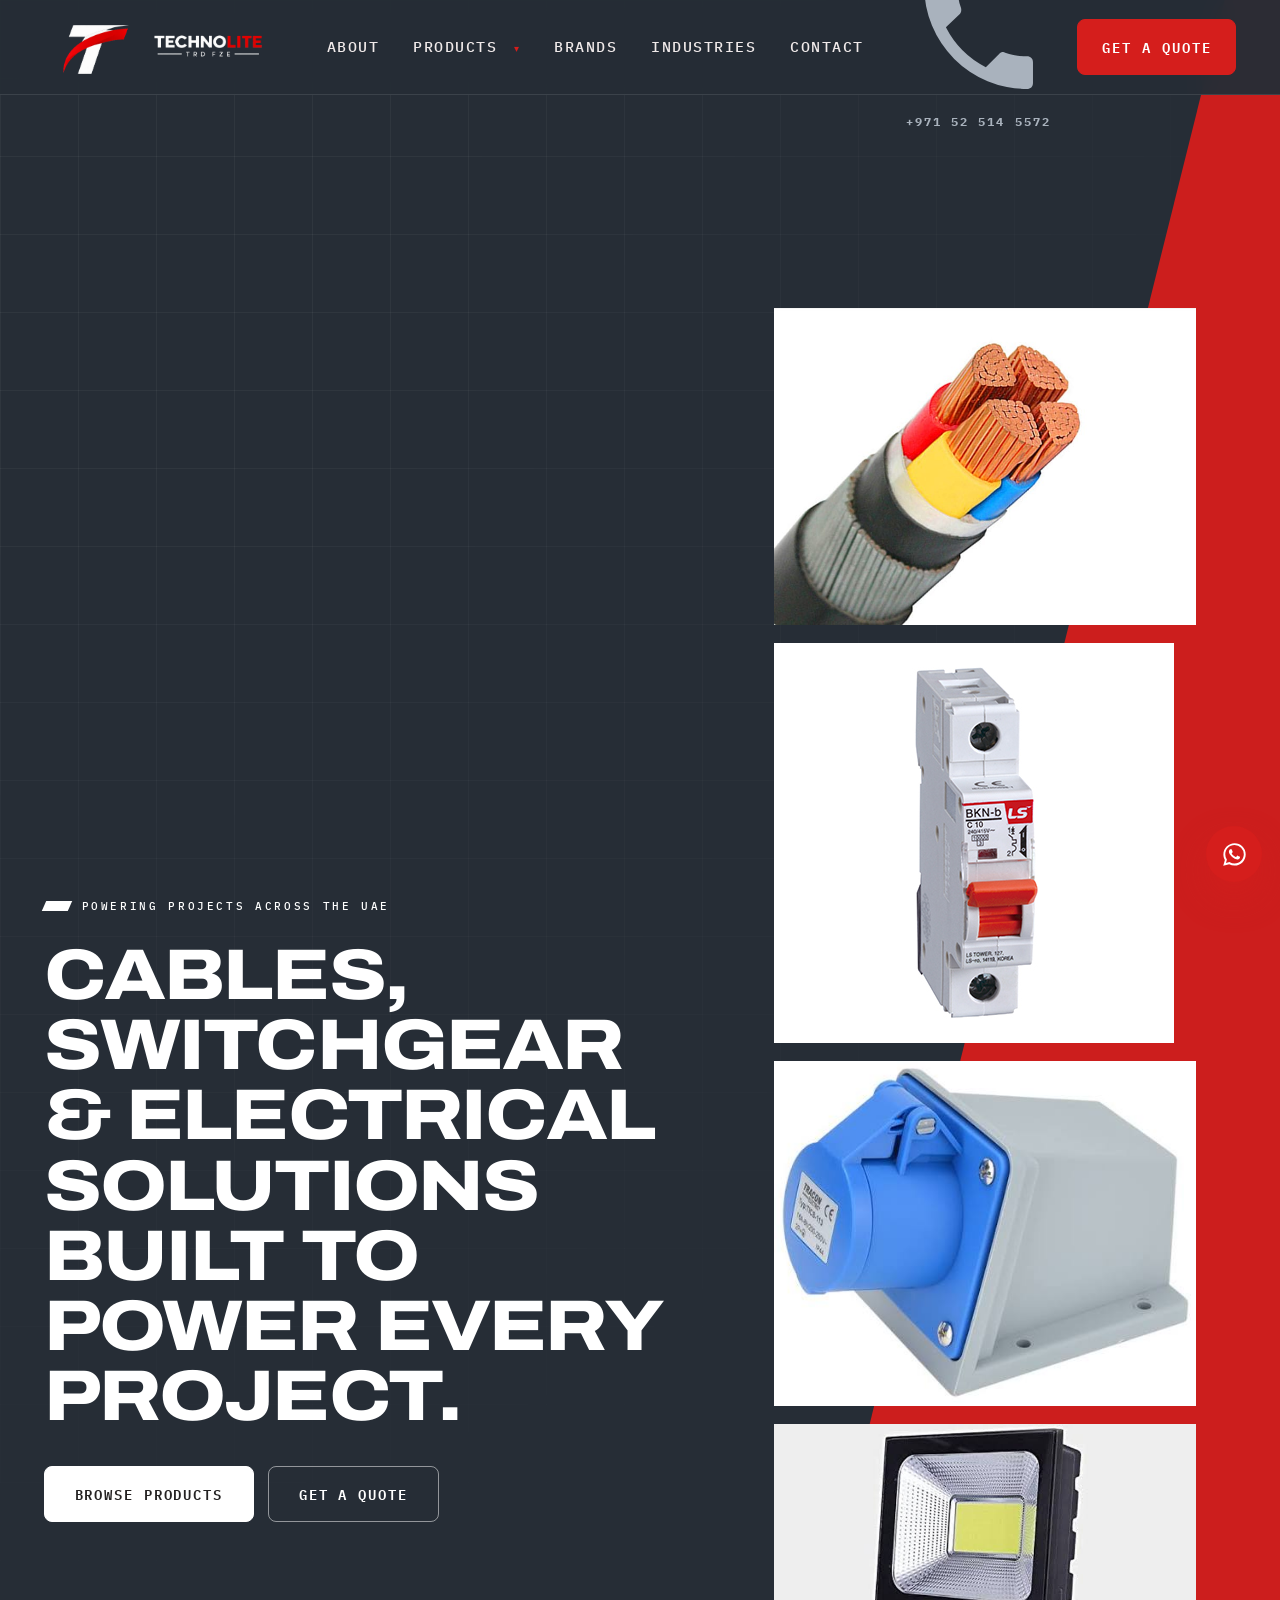
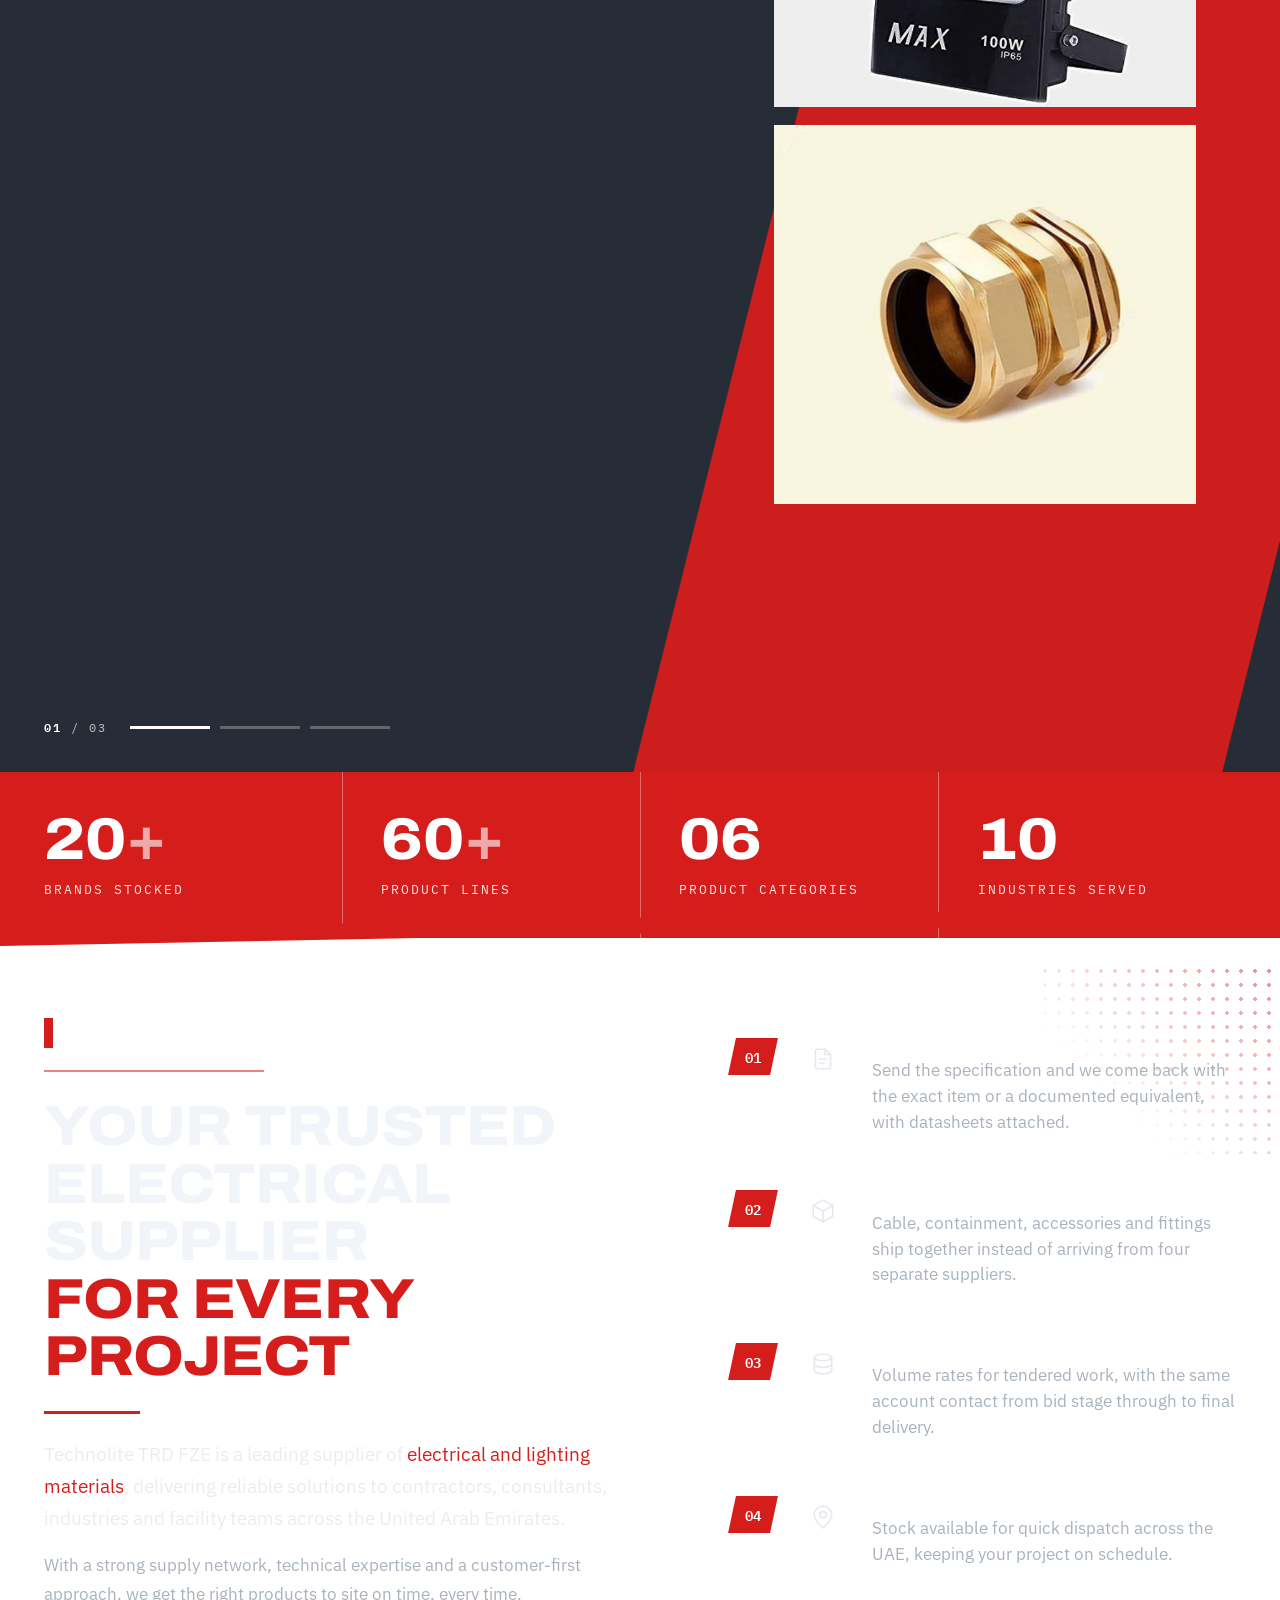
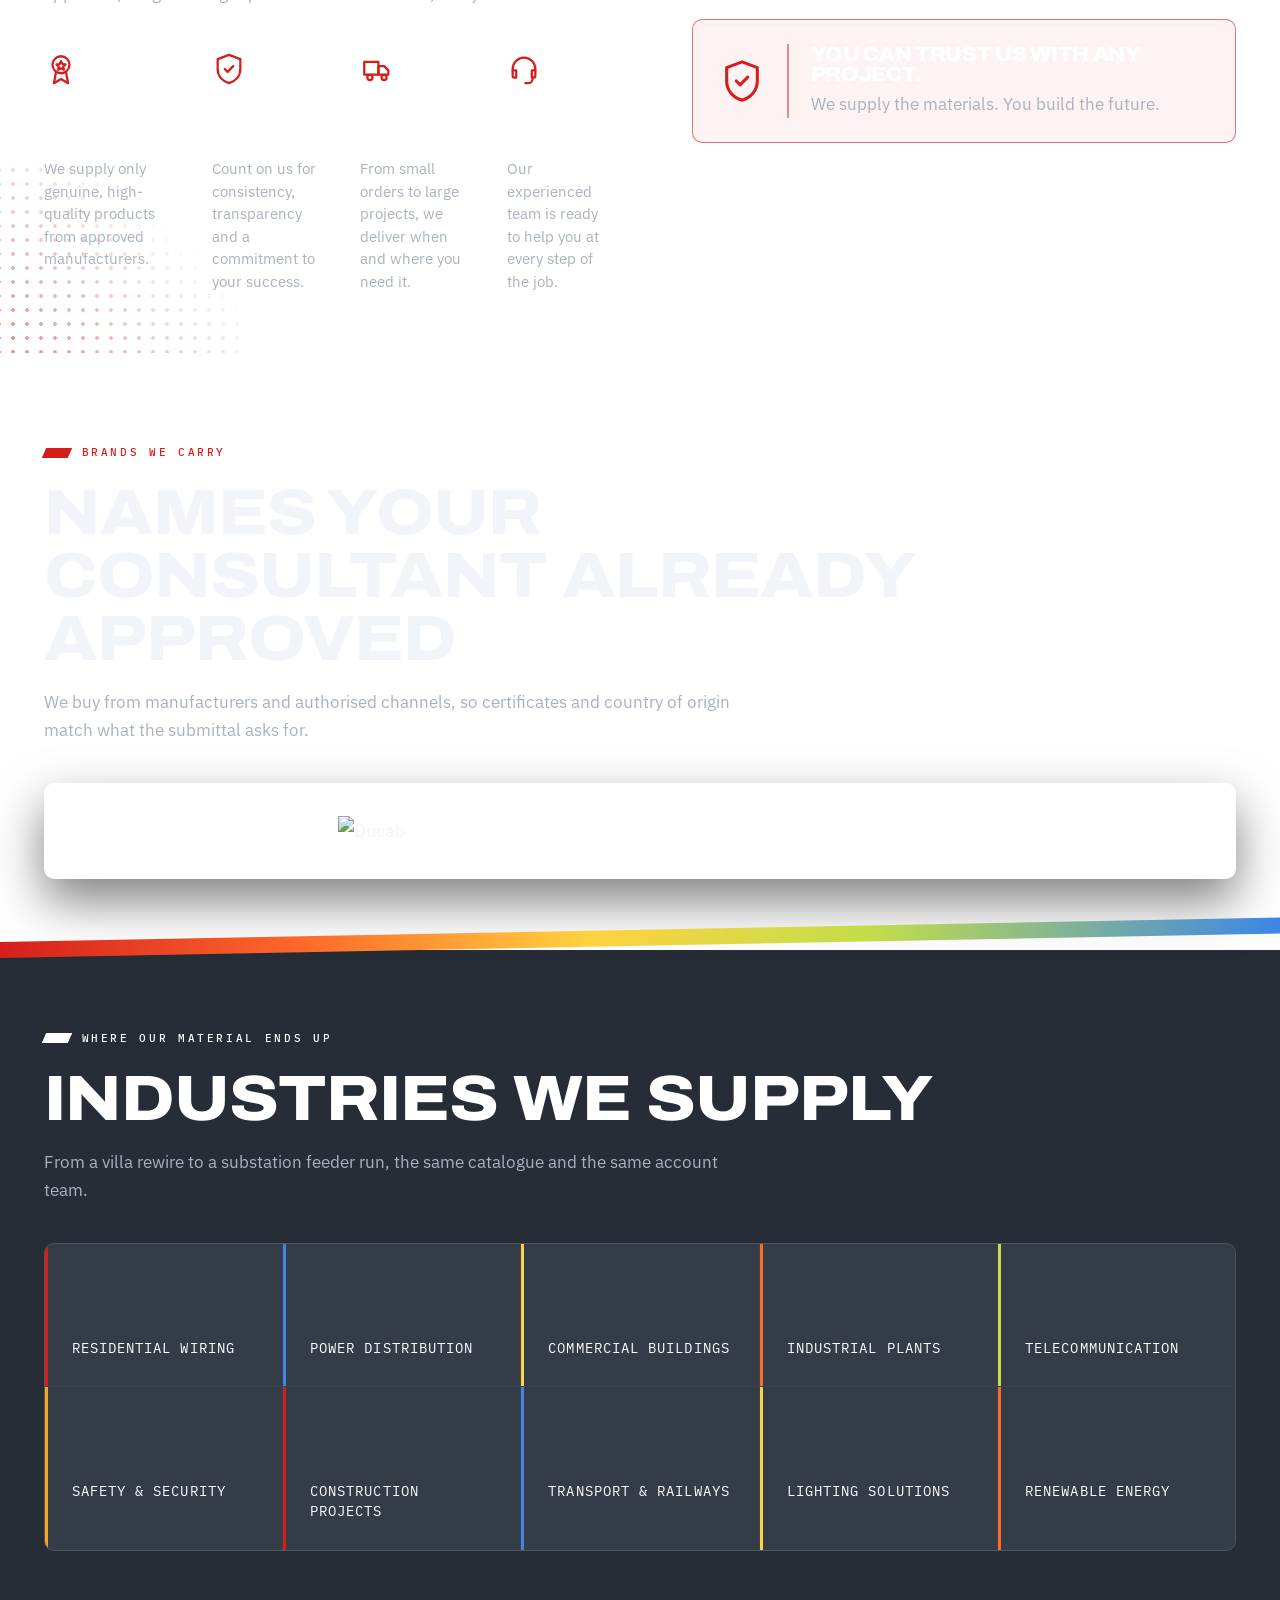
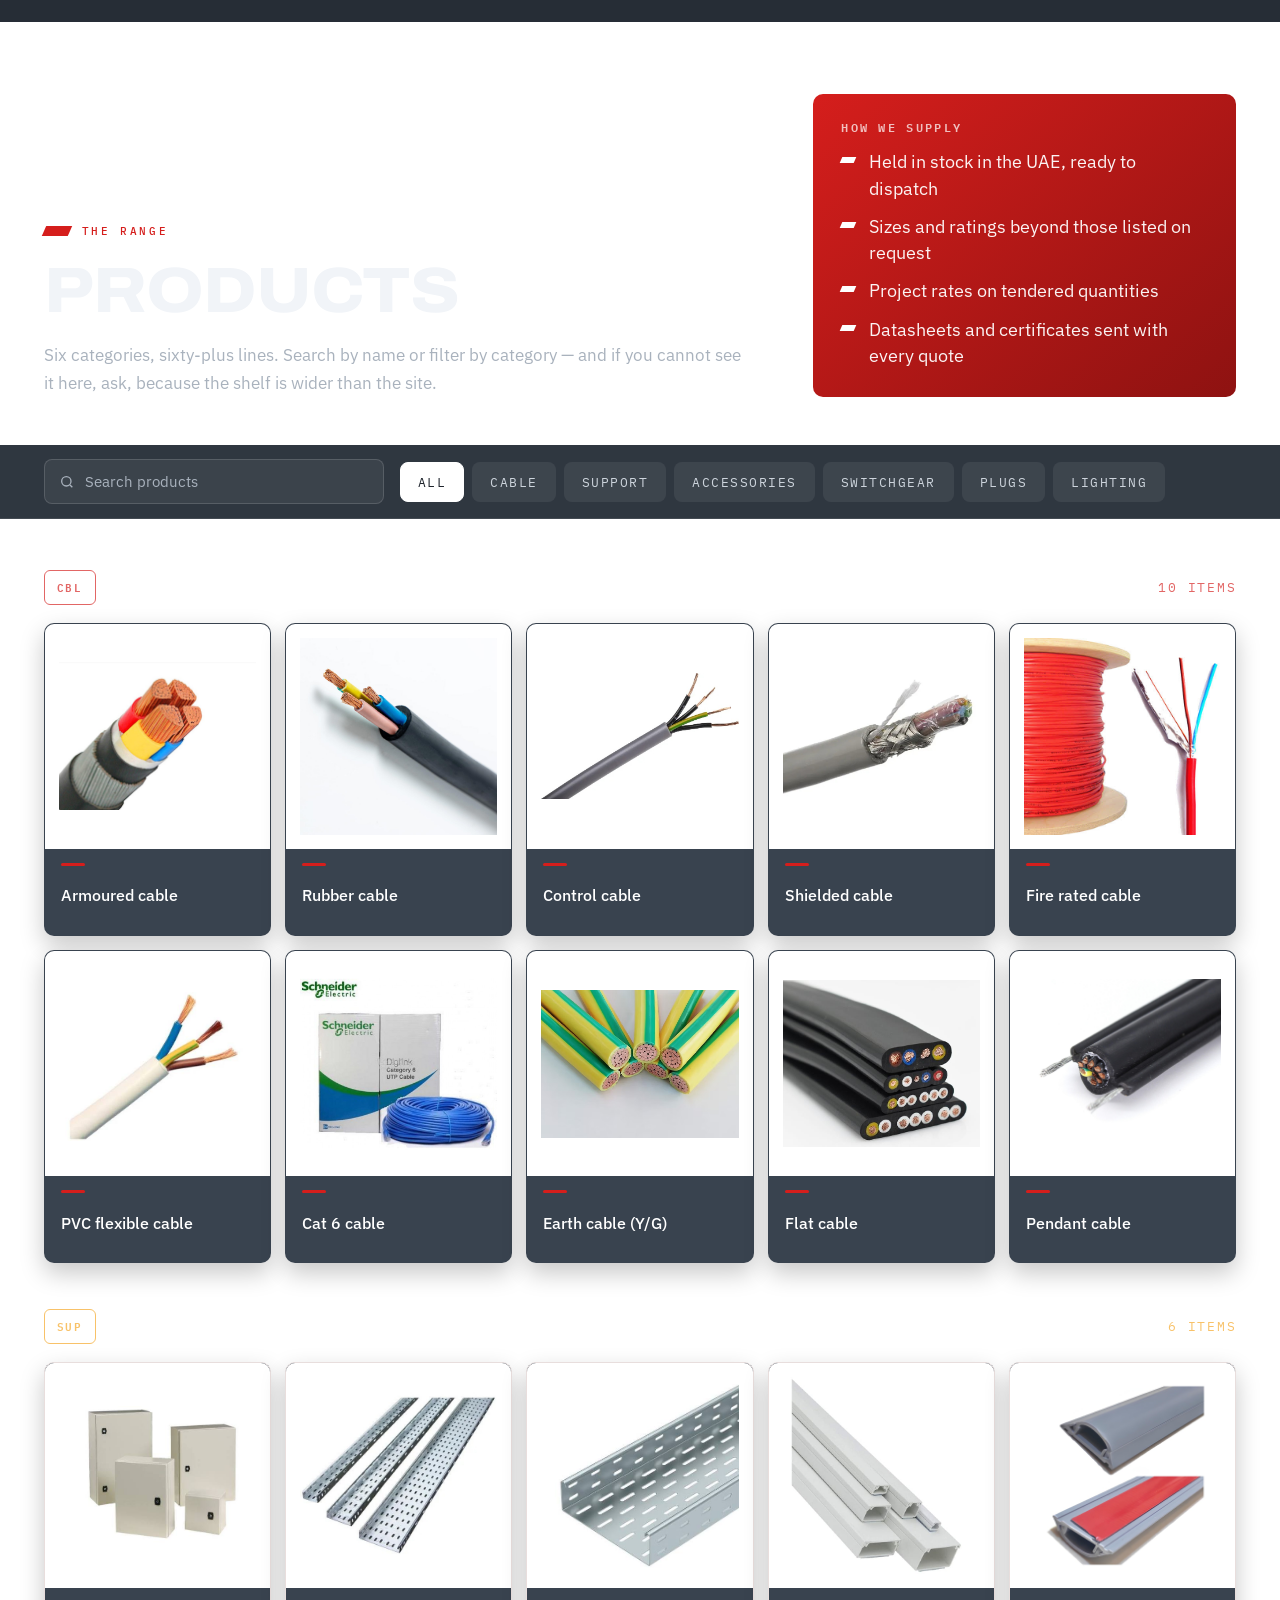
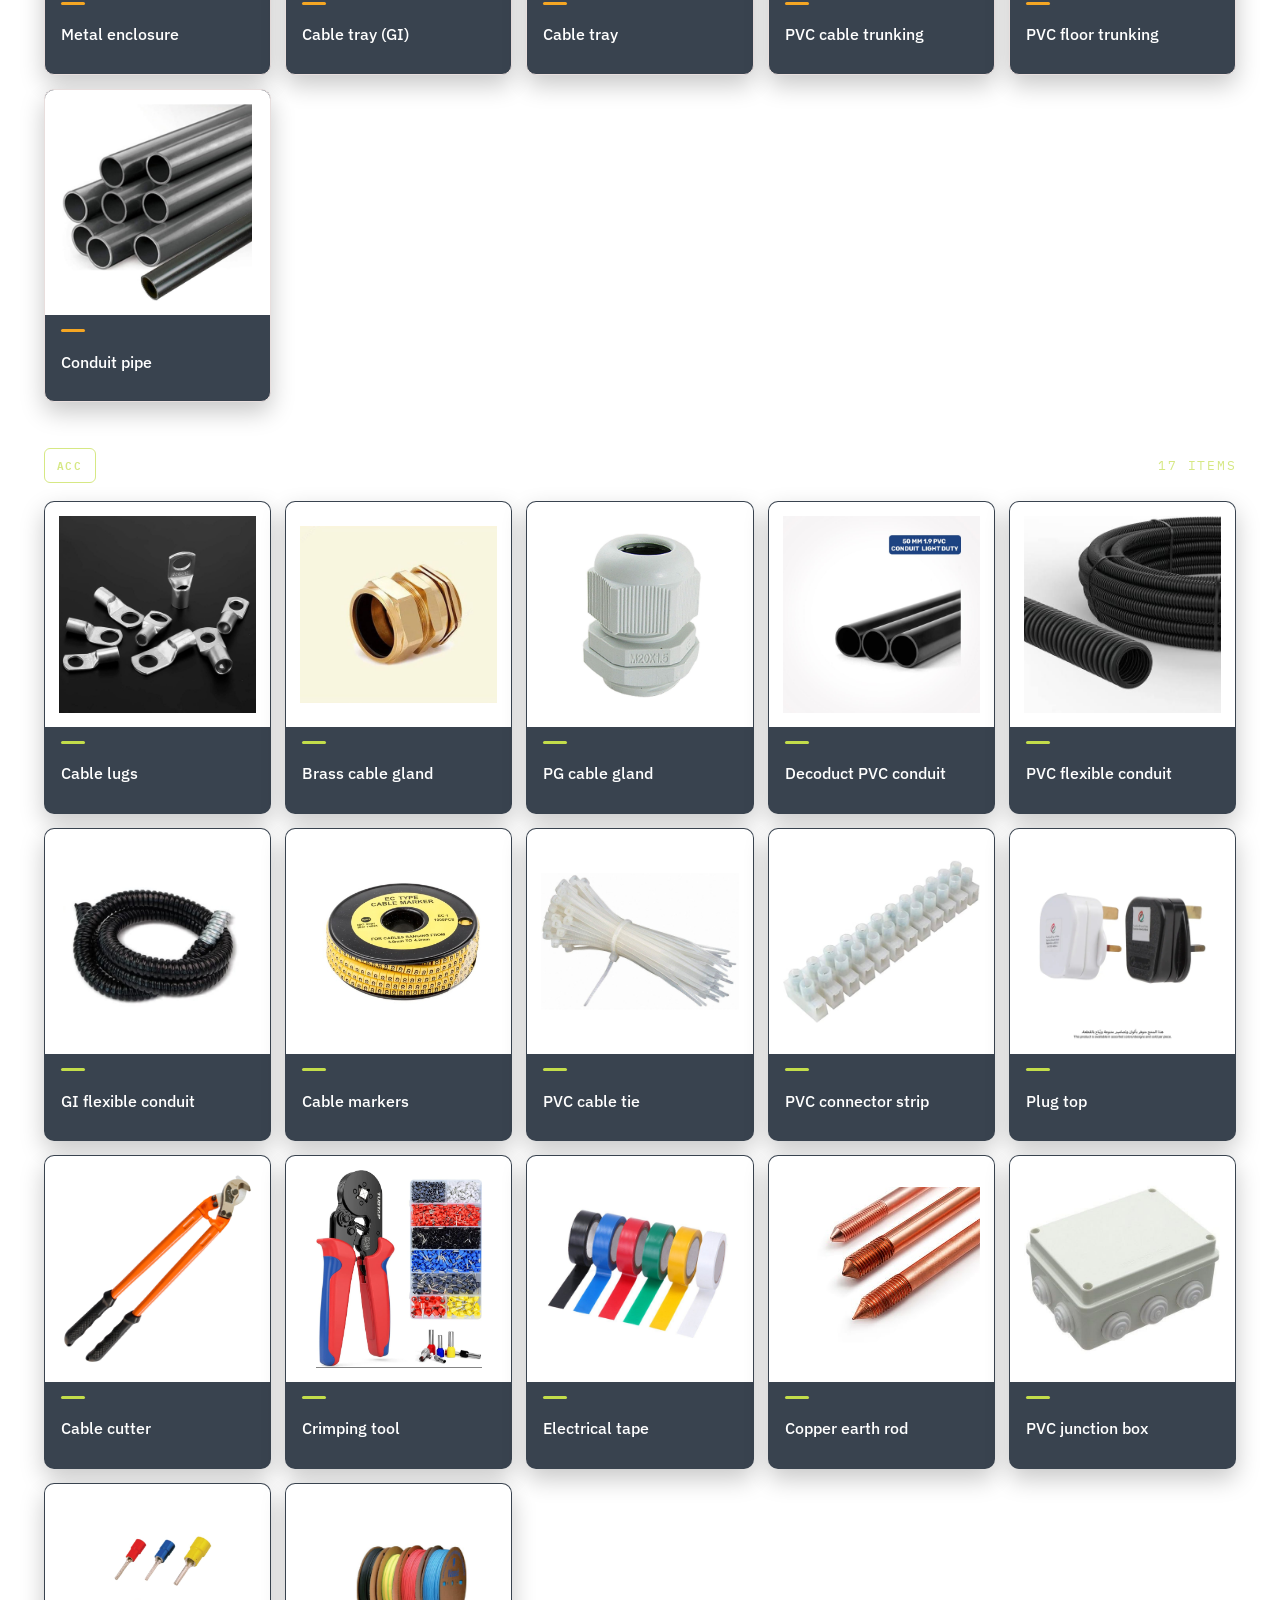
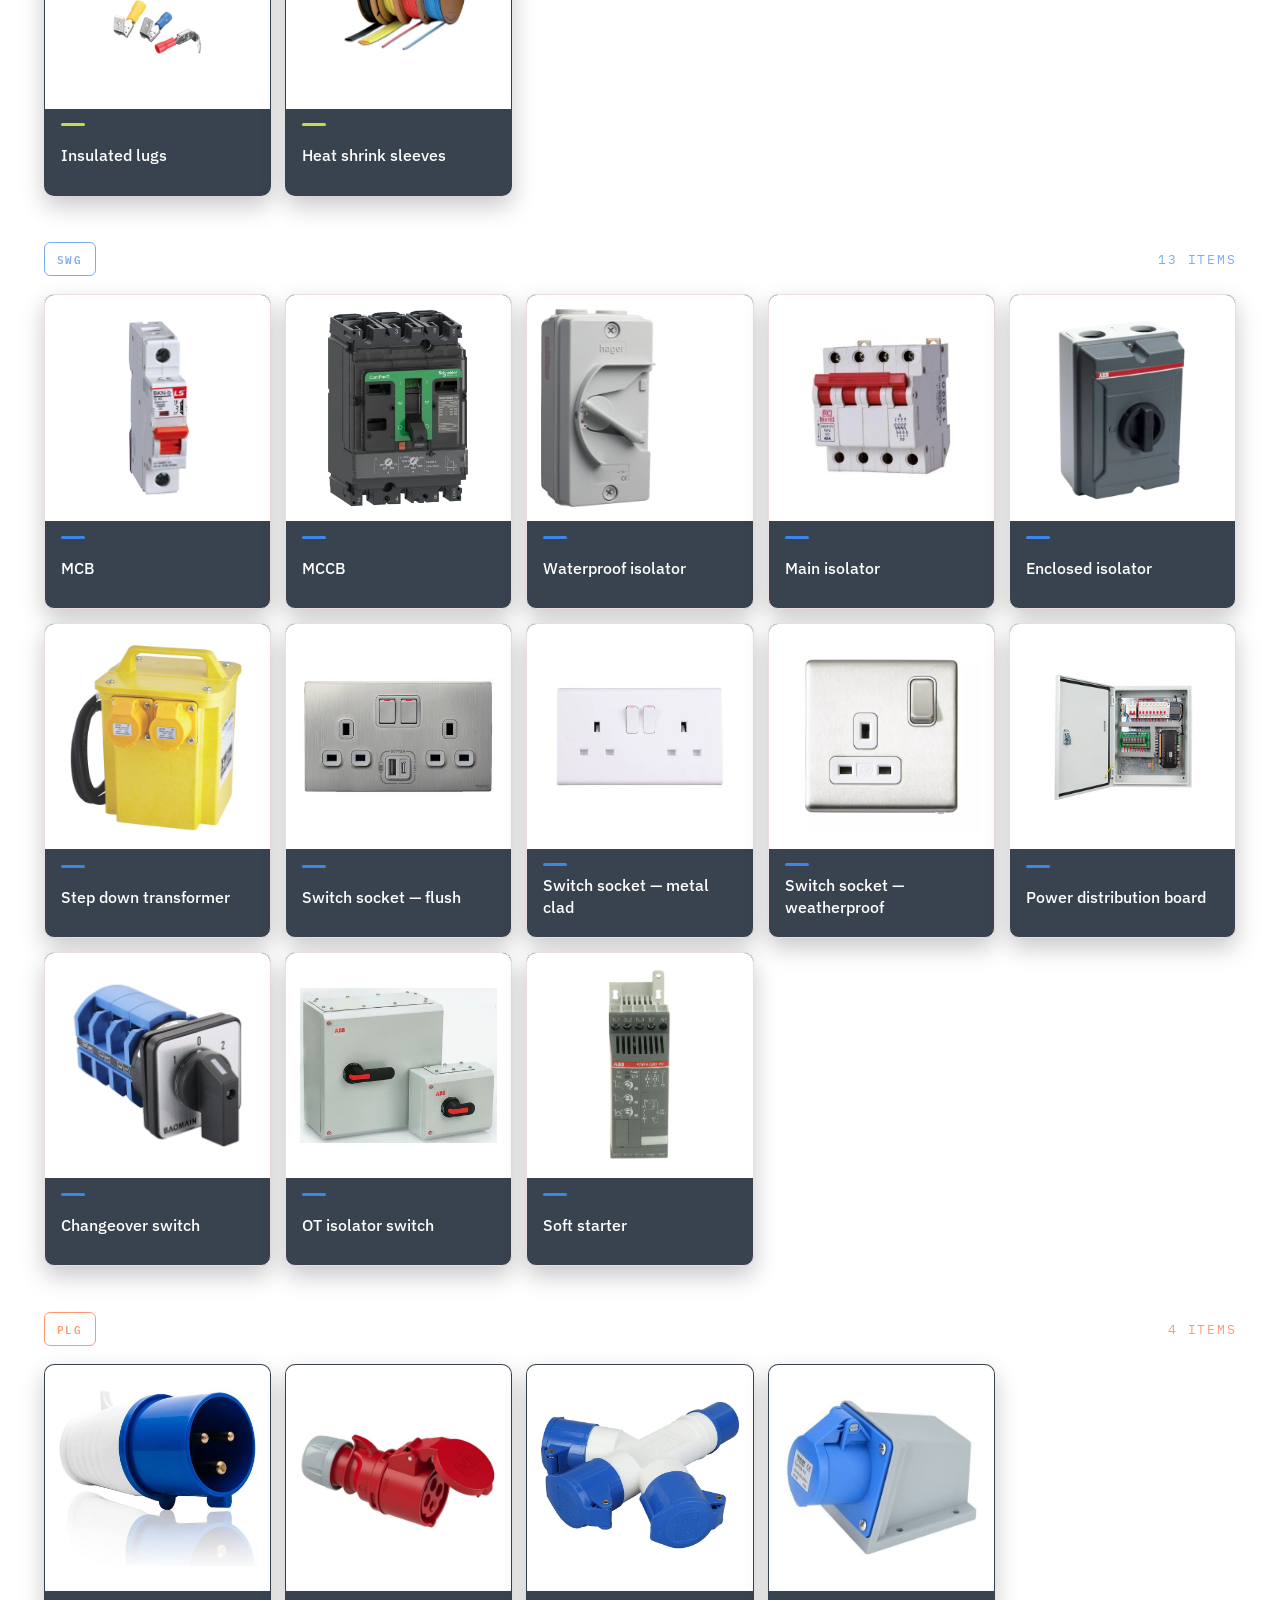
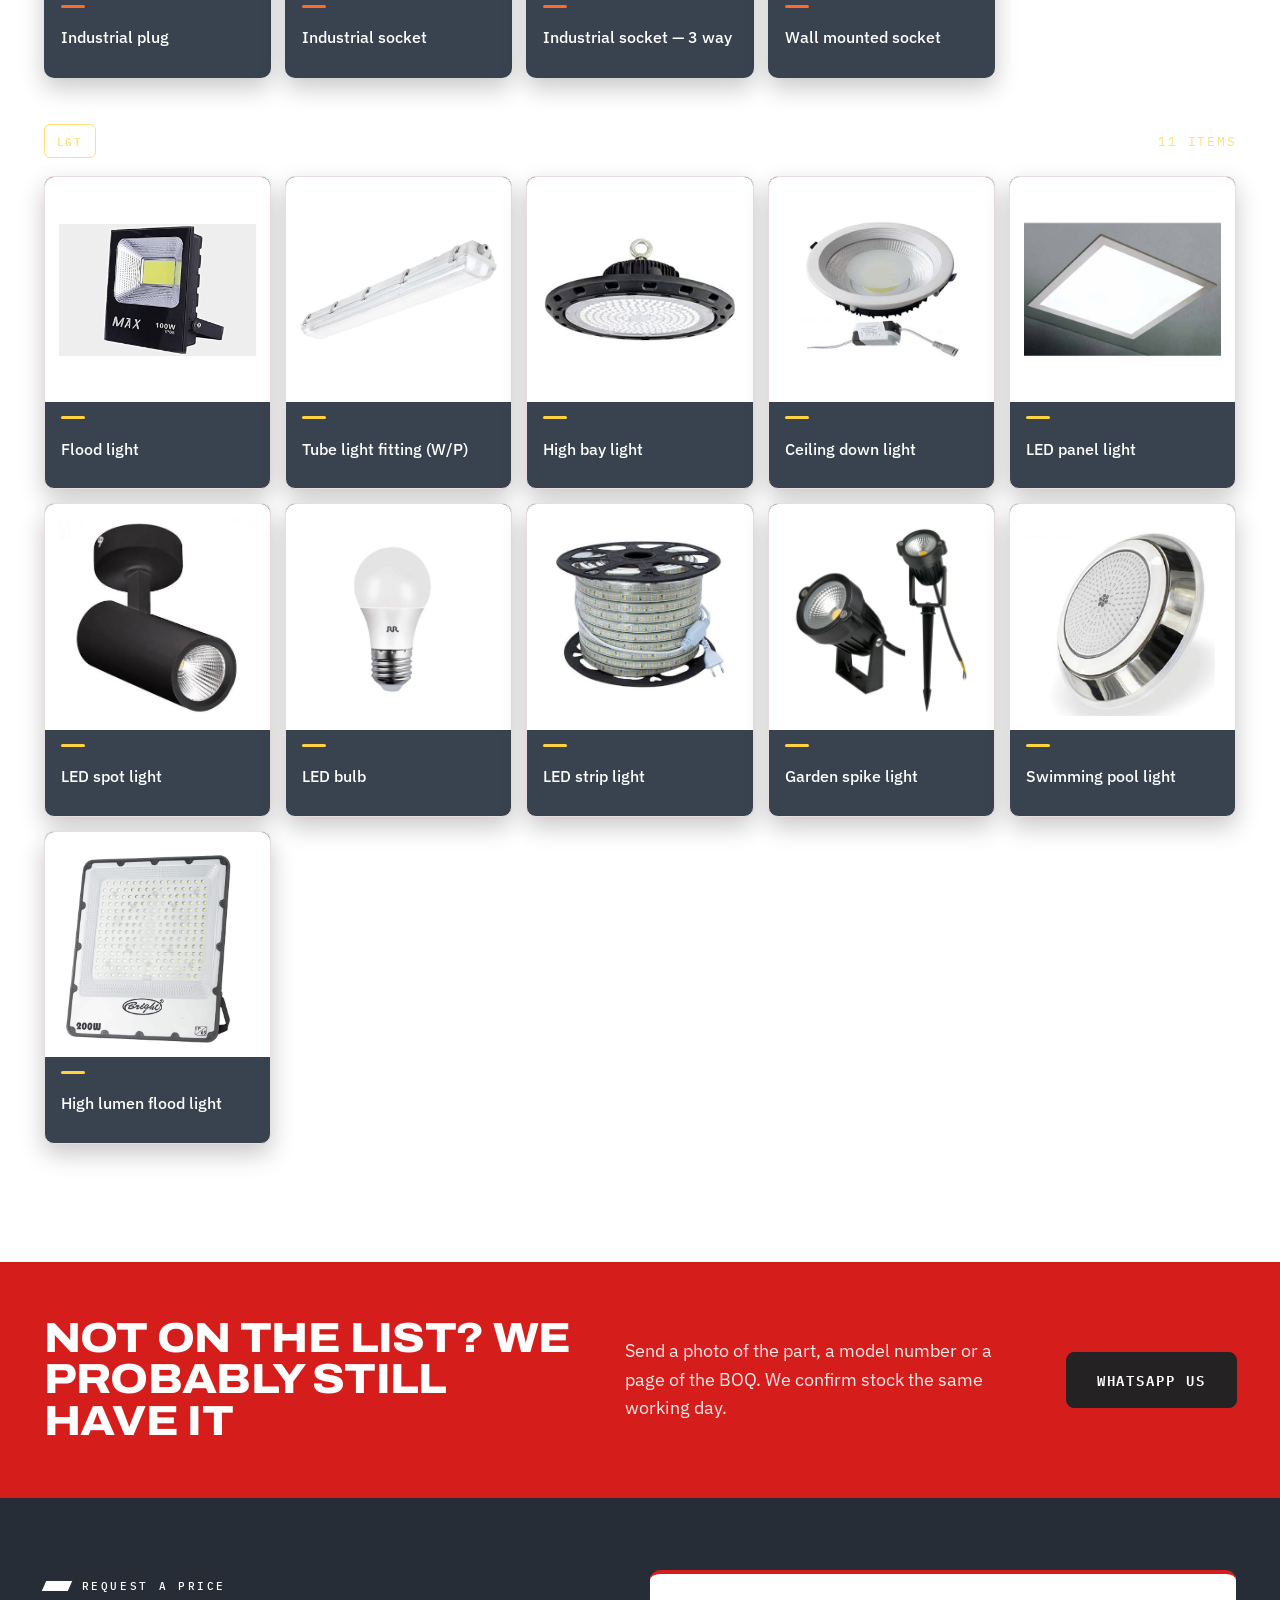
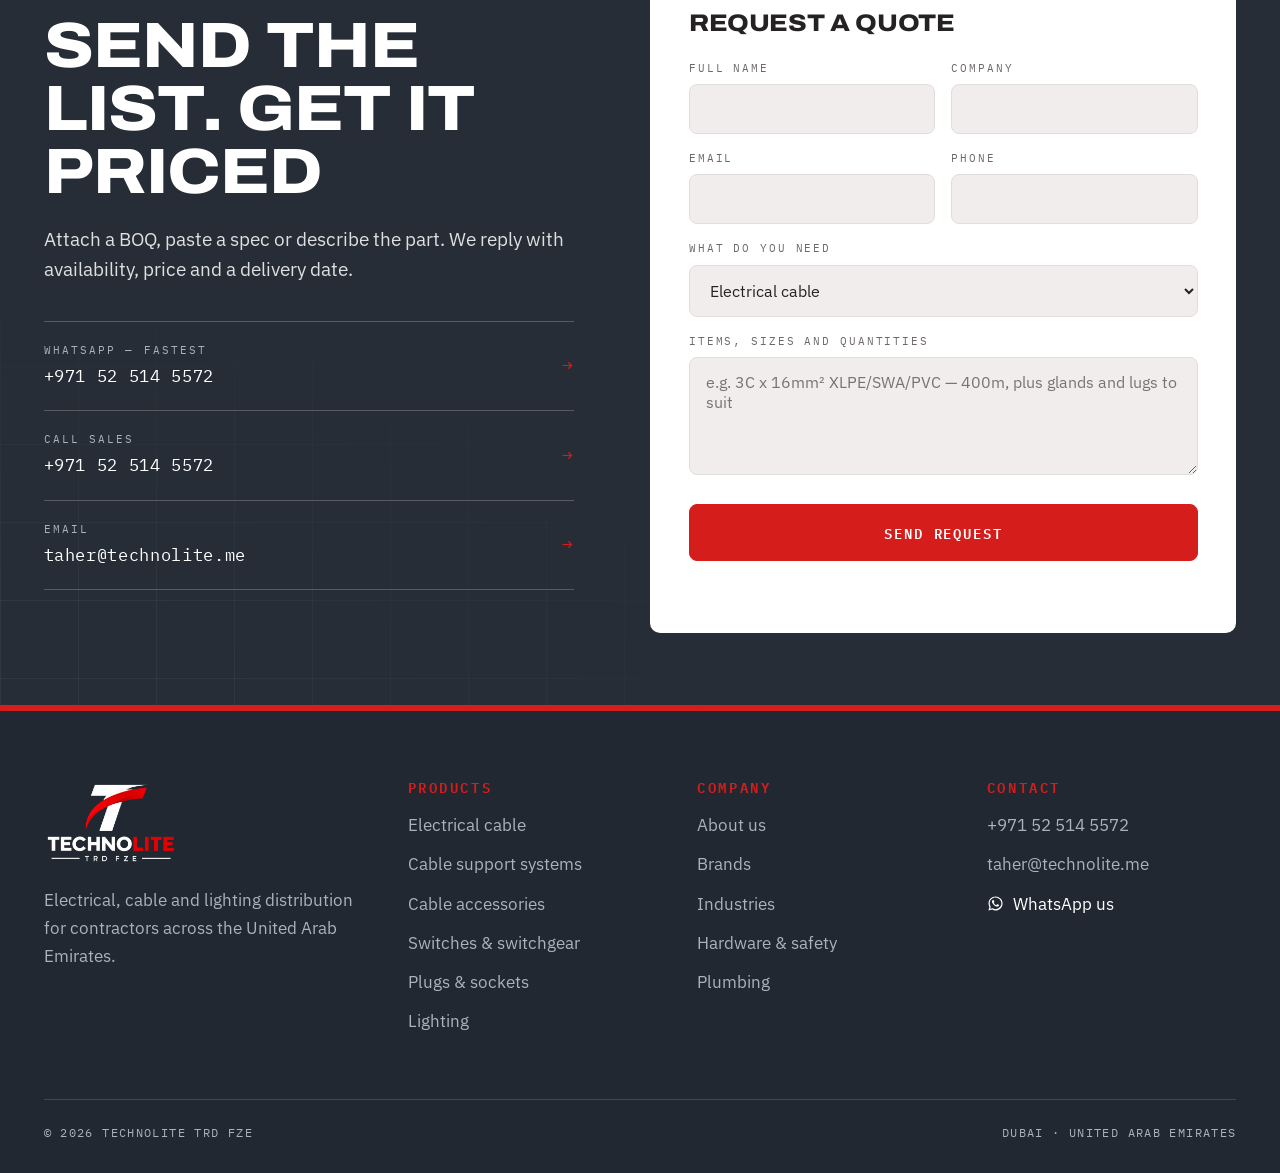
==== index.html @ 3cb40726 "Revise hero section and enhance image display Updated hero section content and added images for bett" ====
<!DOCTYPE html>
<html lang="en">
<head>
<meta charset="UTF-8" />
<meta name="viewport" content="width=device-width, initial-scale=1.0" />
<title>Technolite TRD FZE | Electrical, Cable & Lighting Distributor — UAE</title>
<meta name="description" content="Technolite TRD FZE supplies contractors across the UAE with cables, cable support systems, accessories, switchgear, industrial plugs and lighting from 20+ trusted brands." />
<meta name="theme-color" content="#121010" />

<link rel="icon" href="favicon.ico?v=3" sizes="any" />
<link rel="icon" type="image/png" sizes="32x32" href="favicon-32.png?v=3" />
<link rel="icon" type="image/png" sizes="512x512" href="favicon.png?v=3" />
<link rel="apple-touch-icon" sizes="180x180" href="apple-touch-icon.png?v=3" />

<link rel="preconnect" href="https://fonts.googleapis.com" />
<link rel="preconnect" href="https://fonts.gstatic.com" crossorigin />
<link href="https://fonts.googleapis.com/css2?family=Archivo:wdth,wght@75..125,400..900&family=IBM+Plex+Mono:wght@400;500;600&family=IBM+Plex+Sans:wght@400;500;600&display=swap" rel="stylesheet" />

<link rel="stylesheet" href="technolite.css" />
</head>
<body>

<a class="skip" href="#top">Skip to content</a>
<div class="progress" id="progress" aria-hidden="true"></div>

<!-- ============================ HEADER ============================ -->
<header class="header">
  <div class="wrap header-in">
    <a class="brand" href="#top" aria-label="Technolite TRD FZE — home">
      <img src="technolite-logo-h-light.png" alt="Technolite TRD FZE" width="1214" height="300" />
    </a>

    <nav class="nav" aria-label="Main">
      <a class="navlink" href="#about">About</a>
      <div class="has-menu">
        <a class="navlink" href="#products" aria-haspopup="true">Products <span class="caret">▾</span></a>
        <div class="menu">
          <a href="#products">Electrical</a>
          <a href="hardware.html">Hardware &amp; Safety</a>
          <a href="plumbing.html">Plumbing</a>
        </div>
      </div>
      <a class="navlink" href="#brands">Brands</a>
      <a class="navlink" href="#industries">Industries</a>
      <a class="navlink" href="#quote">Contact</a>
    </nav>

    <div class="header-cta">
      <a class="header-phone" href="tel:+971525145572"><span class="ph"><svg viewBox="0 0 24 24" fill="currentColor" aria-hidden="true"><path d="M6.6 10.8a15.1 15.1 0 0 0 6.6 6.6l2.2-2.2c.3-.3.7-.4 1-.2 1.1.4 2.4.6 3.6.6.6 0 1 .4 1 1V20c0 .6-.4 1-1 1A17 17 0 0 1 3 4c0-.6.4-1 1-1h3.5c.6 0 1 .4 1 1 0 1.3.2 2.5.6 3.6.1.4 0 .8-.2 1l-2.3 2.2Z"/></svg></span><span><b>+971 52 514 5572</b></span></a>
      <a class="btn btn--red" href="#quote">Get a quote</a>
      <button class="burger" id="burger" aria-label="Open menu" aria-expanded="false" aria-controls="mobile-nav"><span></span></button>
    </div>
  </div>
</header>

<div class="mobile-nav" id="mobile-nav">
  <a href="#about">About</a>
  <a href="#products">Products <small>Cables · Switchgear · Lighting</small></a>
  <a href="hardware.html">Hardware &amp; Safety</a>
  <a href="plumbing.html">Plumbing</a>
  <a href="#brands">Brands</a>
  <a href="#industries">Industries</a>
  <a href="#quote">Contact</a>
  <a class="btn btn--red" href="https://wa.me/971525145572">Message us on WhatsApp</a>
</div>

<!-- ============================ HERO ============================ -->
<main id="top">
<section class="hero">
  <div class="hero-streaks" aria-hidden="true"><i></i><i></i><i></i><i></i><i></i></div>
  <div class="wrap hero-stage" id="hero">

    <article class="slide is-active" data-slide="0">
      <div>
        <span class="eyebrow">Powering projects across the UAE</span>
        <h1>
          <span class="l1">Cables, switchgear &amp;</span>
          <span class="l2">Electrical solutions</span>
          <span class="l3">Built to power every project.</span>
        </h1>
        <div class="hero-actions">
          <a class="btn" href="#products">Browse products</a>
          <a class="btn btn--ghost" href="#quote">Get a quote</a>
        </div>
      </div>

      <div class="hero-stack">
        <figure class="t1"><img src="WhatsApp Image 2026-02-03 at 16.01.17.jpeg" alt="Armoured cable" loading="eager" /></figure>
        <figure class="t2"><img src="WhatsApp Image 2026-02-16 at 12.17.27.jpeg" alt="MCB" loading="eager" /></figure>
        <figure class="t3"><img src="WhatsApp Image 2026-02-03 at 16.01.39 (1).jpeg" alt="Wall mounted socket" loading="eager" /></figure>
        <figure class="t4"><img src="WhatsApp Image 2026-02-03 at 16.01.40.jpeg" alt="Flood light" loading="eager" /></figure>
        <figure class="t5"><img src="WhatsApp Image 2026-02-03 at 16.01.25.jpeg" alt="Brass cable gland" loading="eager" /></figure>
      </div>
    </article>

    <article class="slide" data-slide="1">
      <div>
        <span class="eyebrow">Stocked and specified</span>
        <h1>
          <span class="l1">Twenty brands.</span>
          <span class="l2">Sixty product lines</span>
          <span class="l3">On the shelf, not on order.</span>
        </h1>
        <div class="hero-actions">
          <a class="btn" href="#brands">See the brands</a>
          <a class="btn btn--ghost" href="#products">Product range</a>
        </div>
      </div>

      <div class="hero-stack">
        <figure class="t1"><img src="WhatsApp Image 2026-02-16 at 12.26.38.jpeg" alt="Cable tray" loading="lazy" /></figure>
        <figure class="t2"><img src="WhatsApp Image 2026-02-16 at 12.18.04.jpeg" alt="MCCB" loading="lazy" /></figure>
        <figure class="t3"><img src="WhatsApp Image 2026-02-03 at 16.01.42.jpeg" alt="LED panel light" loading="lazy" /></figure>
        <figure class="t4"><img src="WhatsApp Image 2026-02-03 at 16.01.37 (1).jpeg" alt="Industrial plug" loading="lazy" /></figure>
        <figure class="t5"><img src="WhatsApp Image 2026-02-03 at 16.01.23.jpeg" alt="Cable lugs" loading="lazy" /></figure>
      </div>
    </article>

    <article class="slide" data-slide="2">
      <div>
        <span class="eyebrow">Tender to handover</span>
        <h1>
          <span class="l1">Send a BOQ.</span>
          <span class="l2">Get it priced today</span>
          <span class="l3">Delivered across the Emirates.</span>
        </h1>
        <div class="hero-actions">
          <a class="btn" href="#quote">Send your list</a>
          <a class="btn btn--ghost" href="#about">About Technolite</a>
        </div>
      </div>

      <div class="hero-stack">
        <figure class="t1"><img src="WhatsApp Image 2026-02-27 at 00.40.32.jpeg" alt="Power distribution board" loading="lazy" /></figure>
        <figure class="t2"><img src="WhatsApp Image 2026-02-03 at 16.01.20.jpeg" alt="PVC flexible cable" loading="lazy" /></figure>
        <figure class="t3"><img src="WhatsApp Image 2026-02-03 at 16.01.41.jpeg" alt="High bay light" loading="lazy" /></figure>
        <figure class="t4"><img src="WhatsApp Image 2026-02-27 at 00.35.54.jpeg" alt="Conduit pipe" loading="lazy" /></figure>
        <figure class="t5"><img src="WhatsApp Image 2026-02-03 at 16.01.33.jpeg" alt="Crimping tool" loading="lazy" /></figure>
      </div>
    </article>

  </div>

  <div class="wrap hero-foot">
    <span class="hero-count"><b id="hero-index">01</b> / 03</span>
    <div class="hero-bars" role="tablist" aria-label="Choose slide">
      <button class="hero-bar is-active" data-go="0" role="tab" aria-label="Slide 1"></button>
      <button class="hero-bar" data-go="1" role="tab" aria-label="Slide 2"></button>
      <button class="hero-bar" data-go="2" role="tab" aria-label="Slide 3"></button>
    </div>
  </div>
</section>

<!-- ============================ FACTS ============================ -->
<section class="facts">
  <div class="wrap facts-grid">
    <div class="fact"><b>20<i>+</i></b><span>Brands stocked</span></div>
    <div class="fact"><b>60<i>+</i></b><span>Product lines</span></div>
    <div class="fact"><b>06</b><span>Product categories</span></div>
    <div class="fact"><b>10</b><span>Industries served</span></div>
  </div>
</section>

<!-- ============================ ABOUT ============================ -->
<div class="seam" aria-hidden="true"></div>
<section class="section tex" id="about">
  <div class="wrap about2">

    <div class="rv">
      <span class="who">Who we are</span>
      <h2>Your trusted electrical supplier <em>for every project</em></h2>
      <span class="rule"></span>

      <p class="lede">Technolite TRD FZE is a leading supplier of <mark>electrical and lighting materials</mark>, delivering reliable solutions to contractors, consultants, industries and facility teams across the United Arab Emirates.</p>
      <p class="body">With a strong supply network, technical expertise and a customer-first approach, we get the right products to site on time, every time.</p>

      <div class="values">
        <div class="value">
          <svg viewBox="0 0 24 24" fill="none" stroke="currentColor" stroke-width="1.6" stroke-linecap="round" stroke-linejoin="round"><circle cx="12" cy="9" r="6"/><path d="m8.5 14-1.5 8 5-3 5 3-1.5-8"/><path d="m12 6.5 1 2 2.2.3-1.6 1.5.4 2.2-2-1-2 1 .4-2.2L8.8 8.8l2.2-.3Z"/></svg>
          <h3>Quality you can trust</h3>
          <p>We supply only genuine, high-quality products from approved manufacturers.</p>
        </div>
        <div class="value">
          <svg viewBox="0 0 24 24" fill="none" stroke="currentColor" stroke-width="1.6" stroke-linecap="round" stroke-linejoin="round"><path d="M12 2 4 5v7c0 5 3.4 8.6 8 10 4.6-1.4 8-5 8-10V5Z"/><path d="m9 12 2 2 4-4"/></svg>
          <h3>Reliable partner</h3>
          <p>Count on us for consistency, transparency and a commitment to your success.</p>
        </div>
        <div class="value">
          <svg viewBox="0 0 24 24" fill="none" stroke="currentColor" stroke-width="1.6" stroke-linecap="round" stroke-linejoin="round"><path d="M3 7h10v9H3z"/><path d="M13 10h4l3 3v3h-7z"/><circle cx="7" cy="18" r="1.8"/><circle cx="17" cy="18" r="1.8"/></svg>
          <h3>On time, every time</h3>
          <p>From small orders to large projects, we deliver when and where you need it.</p>
        </div>
        <div class="value">
          <svg viewBox="0 0 24 24" fill="none" stroke="currentColor" stroke-width="1.6" stroke-linecap="round" stroke-linejoin="round"><path d="M4 13v-1a8 8 0 0 1 16 0v1"/><path d="M4 13h2.5v5H5a1 1 0 0 1-1-1Zm16 0h-2.5v5H19a1 1 0 0 0 1-1Z"/><path d="M18 18v1a3 3 0 0 1-3 3h-2"/></svg>
          <h3>Always supported</h3>
          <p>Our experienced team is ready to help you at every step of the job.</p>
        </div>
      </div>
    </div>

    <div class="rv">
      <ol class="steps">
        <li>
          <span class="num"><span>01</span></span>
          <span class="ic"><svg viewBox="0 0 24 24" fill="none" stroke="currentColor" stroke-width="1.6" stroke-linecap="round" stroke-linejoin="round"><path d="M14 3H7a2 2 0 0 0-2 2v14a2 2 0 0 0 2 2h10a2 2 0 0 0 2-2V8Z"/><path d="M14 3v5h5"/><path d="M9 12h6M9 16h4"/></svg></span>
          <div>
            <h3>Matched to spec</h3>
            <p>Send the specification and we come back with the exact item or a documented equivalent, with datasheets attached.</p>
          </div>
        </li>
        <li>
          <span class="num"><span>02</span></span>
          <span class="ic"><svg viewBox="0 0 24 24" fill="none" stroke="currentColor" stroke-width="1.6" stroke-linecap="round" stroke-linejoin="round"><path d="M12 2 3 7v10l9 5 9-5V7Z"/><path d="m3 7 9 5 9-5"/><path d="M12 12v10"/></svg></span>
          <div>
            <h3>One order, one delivery</h3>
            <p>Cable, containment, accessories and fittings ship together instead of arriving from four separate suppliers.</p>
          </div>
        </li>
        <li>
          <span class="num"><span>03</span></span>
          <span class="ic"><svg viewBox="0 0 24 24" fill="none" stroke="currentColor" stroke-width="1.6" stroke-linecap="round" stroke-linejoin="round"><ellipse cx="12" cy="6" rx="8" ry="3"/><path d="M4 6v6c0 1.7 3.6 3 8 3s8-1.3 8-3V6"/><path d="M4 12v6c0 1.7 3.6 3 8 3s8-1.3 8-3v-6"/></svg></span>
          <div>
            <h3>Project pricing</h3>
            <p>Volume rates for tendered work, with the same account contact from bid stage through to final delivery.</p>
          </div>
        </li>
        <li>
          <span class="num"><span>04</span></span>
          <span class="ic"><svg viewBox="0 0 24 24" fill="none" stroke="currentColor" stroke-width="1.6" stroke-linecap="round" stroke-linejoin="round"><path d="M20 10c0 6-8 12-8 12S4 16 4 10a8 8 0 0 1 16 0Z"/><circle cx="12" cy="10" r="3"/></svg></span>
          <div>
            <h3>Emirates-wide delivery</h3>
            <p>Stock available for quick dispatch across the UAE, keeping your project on schedule.</p>
          </div>
        </li>
      </ol>

      <div class="trust-panel">
        <svg viewBox="0 0 24 24" fill="none" stroke="currentColor" stroke-width="1.6" stroke-linecap="round" stroke-linejoin="round"><path d="M12 2 4 5v7c0 5 3.4 8.6 8 10 4.6-1.4 8-5 8-10V5Z"/><path d="m9 12 2 2 4-4"/></svg>
        <span class="bar"></span>
        <div>
          <h3>You can trust us with any project.</h3>
          <p>We supply the materials. You build the future.</p>
        </div>
      </div>
    </div>

  </div>
</section>

<!-- ============================ BRANDS ============================ -->
<section class="section section--panel tex tex--diag" id="brands">
  <div class="wrap">
    <div class="section-head rv">
      <span class="eyebrow">Brands we carry</span>
      <h2>Names your consultant already approved</h2>
      <p>We buy from manufacturers and authorised channels, so certificates and country of origin match what the submittal asks for.</p>
    </div>

    <div class="rail rv">
      <div class="rail-track" id="rail-track">
        <div class="rail-item"><img src="https://i.ibb.co/tw4bKBgy/image.png" alt="" loading="lazy" /></div>
        <div class="rail-item"><img src="https://i.ibb.co/Y79VRQyh/ducab-news-placeholder.jpg" alt="Ducab" loading="lazy" /></div>
        <div class="rail-item"><img src="https://i.ibb.co/pv933MXr/unnamed.png" alt="" loading="lazy" /></div>
        <div class="rail-item"><img src="https://i.ibb.co/LhggVrkz/image.png" alt="" loading="lazy" /></div>
        <div class="rail-item"><img src="https://i.ibb.co/m553GLrp/image.png" alt="" loading="lazy" /></div>
        <div class="rail-item"><img src="https://i.ibb.co/zWjzTM7Z/unnamed.jpg" alt="" loading="lazy" /></div>
        <div class="rail-item"><img src="https://i.ibb.co/Mx1STxkc/image.png" alt="" loading="lazy" /></div>
        <div class="rail-item"><img src="https://i.ibb.co/ccRwFv8h/Legrand-logo.jpg" alt="Legrand" loading="lazy" /></div>
        <div class="rail-item"><img src="https://i.ibb.co/5tTwdXX/hager.png" alt="Hager" loading="lazy" /></div>
        <div class="rail-item"><img src="https://i.ibb.co/84m2RMTF/69-SPYb-AJYHys-Ew3a-Fh0bj7s0lf2u2r4-BYi-Umty-LA.webp" alt="" loading="lazy" /></div>
        <div class="rail-item"><img src="https://i.ibb.co/HT3YbG4v/unnamed.png" alt="" loading="lazy" /></div>
        <div class="rail-item"><img src="https://i.ibb.co/V0J9NwfF/MK-Logo.jpg" alt="MK" loading="lazy" /></div>
        <div class="rail-item"><img src="https://i.ibb.co/Xfx3HnRc/Cellpack.png" alt="Cellpack" loading="lazy" /></div>
        <div class="rail-item"><img src="https://i.ibb.co/k6rH1yyg/PCE.png" alt="PCE" loading="lazy" /></div>
        <div class="rail-item"><img src="https://i.ibb.co/rGr51x2S/unnamed.jpg" alt="" loading="lazy" /></div>
        <div class="rail-item"><img src="https://biofuels-news.com/conference/sustainableaviationfuels/wp-content/uploads/sites/2/2023/12/Alfanar-Logo.png" alt="Alfanar" loading="lazy" /></div>
        <div class="rail-item"><img src="https://theme.zdassets.com/theme_assets/1986480/215a629f17edb216fedae51fd35fccab75caa881.png" alt="" loading="lazy" /></div>
        <div class="rail-item"><img src="https://clarkehandtools.com/wp-content/uploads/2020/05/logo.png" alt="Clarke" loading="lazy" /></div>
        <div class="rail-item"><img src="https://wl-img-prd.s3-accelerate.amazonaws.com/8fd14f1d-b7d6-4677-943c-d437344121e0-h.jpeg" alt="" loading="lazy" /></div>
        <div class="rail-item"><img src="https://iep-edistributor.com/brand_img/brand_image-21.png?t=1716175845" alt="" loading="lazy" /></div>
        <div class="rail-item"><img src="https://upload.wikimedia.org/wikipedia/commons/thumb/1/15/3M_wordmark.svg/1280px-3M_wordmark.svg.png" alt="3M" loading="lazy" /></div>
        <div class="rail-item"><img src="https://upload.wikimedia.org/wikipedia/commons/thumb/8/83/Mapei_logo.svg/960px-Mapei_logo.svg.png" alt="Mapei" loading="lazy" /></div>
      </div>
    </div>
  </div>
</section>

<!-- ============================ INDUSTRIES ============================ -->
<div class="seam seam--ink" aria-hidden="true"></div>
<section class="section section--ink on-ink" id="industries">
  <div class="wrap">
    <div class="section-head rv">
      <span class="eyebrow">Where our material ends up</span>
      <h2>Industries we supply</h2>
      <p>From a villa rewire to a substation feeder run, the same catalogue and the same account team.</p>
    </div>

    <div class="ind-grid rv">
      <div class="ind"><img src="https://i.ibb.co/JF5KXCJ2/house.png" alt="" loading="lazy" /><p>Residential wiring</p></div>
      <div class="ind"><img src="https://i.ibb.co/RGcyRCXz/smart-grid.png" alt="" loading="lazy" /><p>Power distribution</p></div>
      <div class="ind"><img src="https://i.ibb.co/M5cGNmsJ/skyline-1.png" alt="" loading="lazy" /><p>Commercial buildings</p></div>
      <div class="ind"><img src="https://i.ibb.co/HZRysy5/factory-1.png" alt="" loading="lazy" /><p>Industrial plants</p></div>
      <div class="ind"><img src="https://i.ibb.co/MxLr2Wfp/telecommunication-1.png" alt="" loading="lazy" /><p>Telecommunication</p></div>
      <div class="ind"><img src="https://i.ibb.co/dsn9hnpj/health-insurance-1.png" alt="" loading="lazy" /><p>Safety &amp; security</p></div>
      <div class="ind"><img src="https://i.ibb.co/q3N9Nxhg/construction.png" alt="" loading="lazy" /><p>Construction projects</p></div>
      <div class="ind"><img src="https://i.ibb.co/Gf3PVT6Y/train-station-1.png" alt="" loading="lazy" /><p>Transport &amp; railways</p></div>
      <div class="ind"><img src="https://i.ibb.co/7NdsR0XM/smarthome-1.png" alt="" loading="lazy" /><p>Lighting solutions</p></div>
      <div class="ind"><img src="https://i.ibb.co/WWMP3gqF/renewable-energy.png" alt="" loading="lazy" /><p>Renewable energy</p></div>
    </div>
  </div>
</section>

<!-- ============================ PRODUCTS ============================ -->
<section class="section tex" id="products">
  <div class="wrap">
    <div class="prod-head rv">
      <div class="section-head">
        <span class="eyebrow">The range</span>
        <h2>Products</h2>
        <p>Six categories, sixty-plus lines. Search by name or filter by category — and if you cannot see it here, ask, because the shelf is wider than the site.</p>
      </div>
      <div class="terms">
        <h4>How we supply</h4>
        <ul>
          <li>Held in stock in the UAE, ready to dispatch</li>
          <li>Sizes and ratings beyond those listed on request</li>
          <li>Project rates on tendered quantities</li>
          <li>Datasheets and certificates sent with every quote</li>
        </ul>
      </div>
    </div>
  </div>

  <div class="finder">
    <div class="wrap finder-in">
      <label class="search" for="product-search">
        <svg viewBox="0 0 24 24" fill="none" stroke="currentColor" stroke-width="2" aria-hidden="true"><circle cx="11" cy="11" r="7"/><path d="M20 20l-3.5-3.5"/></svg>
        <input id="product-search" type="search" placeholder="Search products" autocomplete="off" />
      </label>
      <div class="chips" id="chips">
        <button class="chip is-active" data-cat="all">All</button>
        <button class="chip" data-cat="cbl">Cable</button>
        <button class="chip" data-cat="sup">Support</button>
        <button class="chip" data-cat="acc">Accessories</button>
        <button class="chip" data-cat="swg">Switchgear</button>
        <button class="chip" data-cat="plg">Plugs</button>
        <button class="chip" data-cat="lgt">Lighting</button>
      </div>
    </div>
  </div>

  <div class="wrap" id="catalogue">

    <!-- CBL -->
    <div class="cat" data-cat="cbl" id="cat-cbl">
      <div class="cat-head">
        <span class="cat-code">CBL</span>
        <h3>Electrical cable</h3>
        <span class="count"></span>
      </div>
      <div class="p-grid">
        <article class="p-item"><div class="p-thumb"><img src="WhatsApp Image 2026-02-03 at 16.01.17.jpeg" alt="Armoured cable" loading="lazy" /></div><p>Armoured cable</p></article>
        <article class="p-item"><div class="p-thumb"><img src="WhatsApp Image 2026-02-03 at 16.01.18.jpeg" alt="Rubber cable" loading="lazy" /></div><p>Rubber cable</p></article>
        <article class="p-item"><div class="p-thumb"><img src="WhatsApp Image 2026-02-03 at 16.01.18 (1).jpeg" alt="Control cable" loading="lazy" /></div><p>Control cable</p></article>
        <article class="p-item"><div class="p-thumb"><img src="WhatsApp Image 2026-02-03 at 16.01.19.jpeg" alt="Shielded cable" loading="lazy" /></div><p>Shielded cable</p></article>
        <article class="p-item"><div class="p-thumb"><img src="WhatsApp Image 2026-02-03 at 16.01.19 (1).jpeg" alt="Fire rated cable" loading="lazy" /></div><p>Fire rated cable</p></article>
        <article class="p-item"><div class="p-thumb"><img src="WhatsApp Image 2026-02-03 at 16.01.20.jpeg" alt="PVC flexible cable" loading="lazy" /></div><p>PVC flexible cable</p></article>
        <article class="p-item"><div class="p-thumb"><img src="WhatsApp Image 2026-02-03 at 16.01.20 (1).jpeg" alt="Cat 6 cable" loading="lazy" /></div><p>Cat 6 cable</p></article>
        <article class="p-item"><div class="p-thumb"><img src="WhatsApp Image 2026-02-03 at 16.01.22.jpeg" alt="Yellow green earth cable" loading="lazy" /></div><p>Earth cable (Y/G)</p></article>
        <article class="p-item"><div class="p-thumb"><img src="WhatsApp Image 2026-02-16 at 12.14.12.jpeg" alt="Flat cable" loading="lazy" /></div><p>Flat cable</p></article>
        <article class="p-item"><div class="p-thumb"><img src="WhatsApp Image 2026-02-16 at 12.15.04.jpeg" alt="Pendant cable" loading="lazy" /></div><p>Pendant cable</p></article>
      </div>
    </div>

    <!-- SUP -->
    <div class="cat" data-cat="sup" id="cat-sup">
      <div class="cat-head">
        <span class="cat-code">SUP</span>
        <h3>Cable support systems</h3>
        <span class="count"></span>
      </div>
      <div class="p-grid">
        <article class="p-item"><div class="p-thumb"><img src="WhatsApp Image 2026-02-03 at 16.01.30.jpeg" alt="Metal enclosure" loading="lazy" /></div><p>Metal enclosure</p></article>
        <article class="p-item"><div class="p-thumb"><img src="WhatsApp Image 2026-02-03 at 16.01.30 (1).jpeg" alt="GI cable tray" loading="lazy" /></div><p>Cable tray (GI)</p></article>
        <article class="p-item"><div class="p-thumb"><img src="WhatsApp Image 2026-02-16 at 12.26.38.jpeg" alt="Cable tray" loading="lazy" /></div><p>Cable tray</p></article>
        <article class="p-item"><div class="p-thumb"><img src="WhatsApp Image 2026-02-16 at 12.27.44.jpeg" alt="PVC cable trunking" loading="lazy" /></div><p>PVC cable trunking</p></article>
        <article class="p-item"><div class="p-thumb"><img src="WhatsApp Image 2026-02-16 at 12.28.22.jpeg" alt="PVC floor trunking" loading="lazy" /></div><p>PVC floor trunking</p></article>
        <article class="p-item"><div class="p-thumb"><img src="WhatsApp Image 2026-02-27 at 00.35.54.jpeg" alt="Conduit pipe" loading="lazy" /></div><p>Conduit pipe</p></article>
      </div>
    </div>

    <!-- ACC -->
    <div class="cat" data-cat="acc" id="cat-acc">
      <div class="cat-head">
        <span class="cat-code">ACC</span>
        <h3>Cable accessories</h3>
        <span class="count"></span>
      </div>
      <div class="p-grid">
        <article class="p-item"><div class="p-thumb"><img src="WhatsApp Image 2026-02-03 at 16.01.23.jpeg" alt="Cable lugs" loading="lazy" /></div><p>Cable lugs</p></article>
        <article class="p-item"><div class="p-thumb"><img src="WhatsApp Image 2026-02-03 at 16.01.25.jpeg" alt="Brass cable gland" loading="lazy" /></div><p>Brass cable gland</p></article>
        <article class="p-item"><div class="p-thumb"><img src="WhatsApp Image 2026-02-03 at 16.01.25 (1).jpeg" alt="PG cable gland" loading="lazy" /></div><p>PG cable gland</p></article>
        <article class="p-item"><div class="p-thumb"><img src="WhatsApp Image 2026-02-03 at 16.01.25 (2).jpeg" alt="Decoduct PVC conduit" loading="lazy" /></div><p>Decoduct PVC conduit</p></article>
        <article class="p-item"><div class="p-thumb"><img src="WhatsApp Image 2026-02-03 at 16.01.26.jpeg" alt="PVC flexible conduit" loading="lazy" /></div><p>PVC flexible conduit</p></article>
        <article class="p-item"><div class="p-thumb"><img src="WhatsApp Image 2026-02-03 at 16.01.26 (1).jpeg" alt="GI flexible conduit" loading="lazy" /></div><p>GI flexible conduit</p></article>
        <article class="p-item"><div class="p-thumb"><img src="WhatsApp Image 2026-02-03 at 16.01.27.jpeg" alt="Cable markers" loading="lazy" /></div><p>Cable markers</p></article>
        <article class="p-item"><div class="p-thumb"><img src="WhatsApp Image 2026-02-03 at 16.01.29.jpeg" alt="PVC cable tie" loading="lazy" /></div><p>PVC cable tie</p></article>
        <article class="p-item"><div class="p-thumb"><img src="WhatsApp Image 2026-02-03 at 16.01.31.jpeg" alt="PVC connector strip" loading="lazy" /></div><p>PVC connector strip</p></article>
        <article class="p-item"><div class="p-thumb"><img src="WhatsApp Image 2026-02-03 at 16.01.31 (1).jpeg" alt="Plug top" loading="lazy" /></div><p>Plug top</p></article>
        <article class="p-item"><div class="p-thumb"><img src="WhatsApp Image 2026-02-03 at 16.01.32.jpeg" alt="Cable cutter" loading="lazy" /></div><p>Cable cutter</p></article>
        <article class="p-item"><div class="p-thumb"><img src="WhatsApp Image 2026-02-03 at 16.01.33.jpeg" alt="Crimping tool" loading="lazy" /></div><p>Crimping tool</p></article>
        <article class="p-item"><div class="p-thumb"><img src="WhatsApp Image 2026-02-16 at 12.36.28.jpeg" alt="Electrical tape" loading="lazy" /></div><p>Electrical tape</p></article>
        <article class="p-item"><div class="p-thumb"><img src="WhatsApp Image 2026-02-27 at 00.50.10.jpeg" alt="Copper earth rod" loading="lazy" /></div><p>Copper earth rod</p></article>
        <article class="p-item"><div class="p-thumb"><img src="WhatsApp Image 2026-02-27 at 00.46.44.jpeg" alt="PVC junction box" loading="lazy" /></div><p>PVC junction box</p></article>
        <article class="p-item"><div class="p-thumb"><img src="WhatsApp Image 2026-02-27 at 00.45.08.jpeg" alt="Insulated lugs" loading="lazy" /></div><p>Insulated lugs</p></article>
        <article class="p-item"><div class="p-thumb"><img src="WhatsApp Image 2026-02-27 at 00.44.27.jpeg" alt="Heat shrink sleeves" loading="lazy" /></div><p>Heat shrink sleeves</p></article>
      </div>
    </div>

    <!-- SWG -->
    <div class="cat" data-cat="swg" id="cat-swg">
      <div class="cat-head">
        <span class="cat-code">SWG</span>
        <h3>Switches &amp; switchgear</h3>
        <span class="count"></span>
      </div>
      <div class="p-grid">
        <article class="p-item"><div class="p-thumb"><img src="WhatsApp Image 2026-02-16 at 12.17.27.jpeg" alt="MCB" loading="lazy" /></div><p>MCB</p></article>
        <article class="p-item"><div class="p-thumb"><img src="WhatsApp Image 2026-02-16 at 12.18.04.jpeg" alt="MCCB" loading="lazy" /></div><p>MCCB</p></article>
        <article class="p-item"><div class="p-thumb"><img src="WhatsApp Image 2026-02-16 at 12.18.39.jpeg" alt="Waterproof isolator" loading="lazy" /></div><p>Waterproof isolator</p></article>
        <article class="p-item"><div class="p-thumb"><img src="WhatsApp Image 2026-02-16 at 12.19.08.jpeg" alt="Main isolator" loading="lazy" /></div><p>Main isolator</p></article>
        <article class="p-item"><div class="p-thumb"><img src="WhatsApp Image 2026-02-16 at 12.19.37.jpeg" alt="Enclosed isolator" loading="lazy" /></div><p>Enclosed isolator</p></article>
        <article class="p-item"><div class="p-thumb"><img src="WhatsApp Image 2026-02-16 at 12.20.42.jpeg" alt="Step down transformer" loading="lazy" /></div><p>Step down transformer</p></article>
        <article class="p-item"><div class="p-thumb"><img src="WhatsApp Image 2026-02-03 at 16.01.34.jpeg" alt="Switch socket" loading="lazy" /></div><p>Switch socket — flush</p></article>
        <article class="p-item"><div class="p-thumb"><img src="WhatsApp Image 2026-02-03 at 16.01.37.jpeg" alt="Switch socket" loading="lazy" /></div><p>Switch socket — metal clad</p></article>
        <article class="p-item"><div class="p-thumb"><img src="WhatsApp Image 2026-02-03 at 16.01.35.jpeg" alt="Switch socket" loading="lazy" /></div><p>Switch socket — weatherproof</p></article>
        <article class="p-item"><div class="p-thumb"><img src="WhatsApp Image 2026-02-27 at 00.40.32.jpeg" alt="Power distribution board" loading="lazy" /></div><p>Power distribution board</p></article>
        <article class="p-item"><div class="p-thumb"><img src="WhatsApp Image 2026-02-27 at 00.41.31.jpeg" alt="Changeover switch" loading="lazy" /></div><p>Changeover switch</p></article>
        <article class="p-item"><div class="p-thumb"><img src="WhatsApp Image 2026-02-27 at 00.42.43.jpeg" alt="OT isolator switch" loading="lazy" /></div><p>OT isolator switch</p></article>
        <article class="p-item"><div class="p-thumb"><img src="WhatsApp Image 2026-02-27 at 00.48.30.jpeg" alt="Soft starter" loading="lazy" /></div><p>Soft starter</p></article>
      </div>
    </div>

    <!-- PLG -->
    <div class="cat" data-cat="plg" id="cat-plg">
      <div class="cat-head">
        <span class="cat-code">PLG</span>
        <h3>Industrial plugs &amp; sockets</h3>
        <span class="count"></span>
      </div>
      <div class="p-grid">
        <article class="p-item"><div class="p-thumb"><img src="WhatsApp Image 2026-02-03 at 16.01.37 (1).jpeg" alt="Industrial plug" loading="lazy" /></div><p>Industrial plug</p></article>
        <article class="p-item"><div class="p-thumb"><img src="WhatsApp Image 2026-02-03 at 16.01.38.jpeg" alt="Industrial socket" loading="lazy" /></div><p>Industrial socket</p></article>
        <article class="p-item"><div class="p-thumb"><img src="WhatsApp Image 2026-02-03 at 16.01.39.jpeg" alt="Three way industrial socket" loading="lazy" /></div><p>Industrial socket — 3 way</p></article>
        <article class="p-item"><div class="p-thumb"><img src="WhatsApp Image 2026-02-03 at 16.01.39 (1).jpeg" alt="Wall mounted socket" loading="lazy" /></div><p>Wall mounted socket</p></article>
      </div>
    </div>

    <!-- LGT -->
    <div class="cat" data-cat="lgt" id="cat-lgt">
      <div class="cat-head">
        <span class="cat-code">LGT</span>
        <h3>Lighting</h3>
        <span class="count"></span>
      </div>
      <div class="p-grid">
        <article class="p-item"><div class="p-thumb"><img src="WhatsApp Image 2026-02-03 at 16.01.40.jpeg" alt="Flood light" loading="lazy" /></div><p>Flood light</p></article>
        <article class="p-item"><div class="p-thumb"><img src="WhatsApp Image 2026-02-03 at 16.01.40 (1).jpeg" alt="Weatherproof tube light fitting" loading="lazy" /></div><p>Tube light fitting (W/P)</p></article>
        <article class="p-item"><div class="p-thumb"><img src="WhatsApp Image 2026-02-03 at 16.01.41.jpeg" alt="High bay light" loading="lazy" /></div><p>High bay light</p></article>
        <article class="p-item"><div class="p-thumb"><img src="WhatsApp Image 2026-02-03 at 16.01.41 (1).jpeg" alt="Ceiling down light" loading="lazy" /></div><p>Ceiling down light</p></article>
        <article class="p-item"><div class="p-thumb"><img src="WhatsApp Image 2026-02-03 at 16.01.42.jpeg" alt="LED panel light" loading="lazy" /></div><p>LED panel light</p></article>
        <article class="p-item"><div class="p-thumb"><img src="WhatsApp Image 2026-02-03 at 16.01.42 (1).jpeg" alt="LED spot light" loading="lazy" /></div><p>LED spot light</p></article>
        <article class="p-item"><div class="p-thumb"><img src="WhatsApp Image 2026-02-03 at 16.01.43.jpeg" alt="LED bulb" loading="lazy" /></div><p>LED bulb</p></article>
        <article class="p-item"><div class="p-thumb"><img src="WhatsApp Image 2026-02-16 at 12.41.05.jpeg" alt="LED strip light" loading="lazy" /></div><p>LED strip light</p></article>
        <article class="p-item"><div class="p-thumb"><img src="WhatsApp Image 2026-02-16 at 12.42.26.jpeg" alt="Garden spike light" loading="lazy" /></div><p>Garden spike light</p></article>
        <article class="p-item"><div class="p-thumb"><img src="WhatsApp Image 2026-02-16 at 12.43.17.jpeg" alt="Swimming pool light" loading="lazy" /></div><p>Swimming pool light</p></article>
        <article class="p-item"><div class="p-thumb"><img src="WhatsApp Image 2026-02-16 at 12.46.22.jpeg" alt="High lumen flood light" loading="lazy" /></div><p>High lumen flood light</p></article>
      </div>
    </div>

    <div class="empty" id="empty">
      <h3>Nothing matches that</h3>
      <p>Try a shorter word, or clear the filter. The shelf carries more than the site lists — send the part name and we will confirm it.</p>
      <a class="btn btn--red" href="https://wa.me/971525145572">Ask on WhatsApp</a>
    </div>

  </div>
</section>

<!-- ============================ CALL STRIP ============================ -->
<section class="strip">
  <div class="wrap strip-in">
    <h3>Not on the list? We probably still have it</h3>
    <p>Send a photo of the part, a model number or a page of the BOQ. We confirm stock the same working day.</p>
    <a class="btn" href="https://wa.me/971525145572">WhatsApp us</a>
  </div>
</section>

<!-- ============================ QUOTE ============================ -->
<section class="section quote" id="quote">
  <div class="wrap quote-grid">
    <div class="rv">
      <span class="eyebrow">Request a price</span>
      <h2>Send the list. Get it priced</h2>
      <p class="quote-lead">Attach a BOQ, paste a spec or describe the part. We reply with availability, price and a delivery date.</p>

      <div class="direct">
        <a href="https://wa.me/971525145572">
          <span><small>WhatsApp — fastest</small>+971 52 514 5572</span>
          <span class="arrow">→</span>
        </a>
        <a href="tel:+971525145572">
          <span><small>Call sales</small>+971 52 514 5572</span>
          <span class="arrow">→</span>
        </a>
        <a href="mailto:taher@technolite.me">
          <span><small>Email</small>taher@technolite.me</span>
          <span class="arrow">→</span>
        </a>
      </div>
    </div>

    <div class="form rv">
      <h3>Request a quote</h3>
      <form id="contact-form" action="https://formspree.io/f/xkoonpwe" method="POST">
        <div class="fields">
          <div class="row2">
            <div class="field">
              <label for="f-name">Full name</label>
              <input id="f-name" type="text" name="name" required />
            </div>
            <div class="field">
              <label for="f-company">Company</label>
              <input id="f-company" type="text" name="company" />
            </div>
          </div>
          <div class="row2">
            <div class="field">
              <label for="f-email">Email</label>
              <input id="f-email" type="email" name="email" required />
            </div>
            <div class="field">
              <label for="f-phone">Phone</label>
              <input id="f-phone" type="tel" name="phone" />
            </div>
          </div>
          <div class="field">
            <label for="f-cat">What do you need</label>
            <select id="f-cat" name="category">
              <option>Electrical cable</option>
              <option>Cable support systems</option>
              <option>Cable accessories</option>
              <option>Switches &amp; switchgear</option>
              <option>Industrial plugs &amp; sockets</option>
              <option>Lighting</option>
              <option>Mixed / full BOQ</option>
            </select>
          </div>
          <div class="field">
            <label for="f-msg">Items, sizes and quantities</label>
            <textarea id="f-msg" name="message" required placeholder="e.g. 3C x 16mm² XLPE/SWA/PVC — 400m, plus glands and lugs to suit"></textarea>
          </div>
          <button class="btn btn--red" type="submit">Send request</button>
          <p id="form-status" role="status" aria-live="polite"></p>
        </div>
      </form>
    </div>
  </div>
</section>
</main>

<!-- ============================ FOOTER ============================ -->
<footer class="footer">
  <div class="wrap">
    <div class="footer-grid">
      <div class="footer-logo">
        <img src="technolite-logo-light.png" alt="Technolite TRD FZE" width="1000" height="645" />
        <p>Electrical, cable and lighting distribution for contractors across the United Arab Emirates.</p>
      </div>

      <div>
        <h4>Products</h4>
        <ul>
          <li><a href="#cat-cbl">Electrical cable</a></li>
          <li><a href="#cat-sup">Cable support systems</a></li>
          <li><a href="#cat-acc">Cable accessories</a></li>
          <li><a href="#cat-swg">Switches &amp; switchgear</a></li>
          <li><a href="#cat-plg">Plugs &amp; sockets</a></li>
          <li><a href="#cat-lgt">Lighting</a></li>
        </ul>
      </div>

      <div>
        <h4>Company</h4>
        <ul>
          <li><a href="#about">About us</a></li>
          <li><a href="#brands">Brands</a></li>
          <li><a href="#industries">Industries</a></li>
          <li><a href="hardware.html">Hardware &amp; safety</a></li>
          <li><a href="plumbing.html">Plumbing</a></li>
        </ul>
      </div>

      <div>
        <h4>Contact</h4>
        <ul>
          <li><a href="tel:+971525145572">+971 52 514 5572</a></li>
          <li><a href="mailto:taher@technolite.me">taher@technolite.me</a></li>
          <li>
            <a class="wa" href="https://wa.me/971525145572">
              <svg viewBox="0 0 24 24" width="17" height="17" fill="currentColor" aria-hidden="true"><path d="M12.04 2C6.58 2 2.13 6.45 2.13 11.91c0 1.75.46 3.46 1.32 4.96L2 22l5.25-1.38a9.9 9.9 0 0 0 4.79 1.22h.01c5.46 0 9.91-4.45 9.91-9.91 0-2.65-1.03-5.14-2.9-7.01A9.82 9.82 0 0 0 12.04 2Zm0 18.02h-.01a8.2 8.2 0 0 1-4.19-1.15l-.3-.18-3.12.82.83-3.04-.2-.31a8.2 8.2 0 0 1-1.26-4.38c0-4.54 3.7-8.23 8.25-8.23a8.2 8.2 0 0 1 8.24 8.24c0 4.54-3.7 8.23-8.24 8.23Zm4.52-6.16c-.25-.12-1.47-.72-1.69-.81-.23-.08-.39-.12-.56.13-.16.24-.64.8-.78.97-.14.16-.29.18-.54.06-.25-.13-1.05-.39-1.99-1.23-.74-.66-1.23-1.47-1.38-1.72-.14-.25-.01-.38.11-.5.11-.11.25-.29.37-.43.13-.15.17-.25.25-.41.08-.17.04-.31-.02-.43-.06-.12-.56-1.34-.76-1.84-.2-.48-.4-.42-.56-.42h-.47c-.16 0-.43.06-.65.31-.22.25-.85.83-.85 2.03s.87 2.35.99 2.51c.12.16 1.71 2.61 4.14 3.66.58.25 1.03.4 1.38.51.58.18 1.11.16 1.53.1.47-.07 1.47-.6 1.67-1.18.21-.58.21-1.07.15-1.18-.06-.11-.22-.17-.47-.29Z"/></svg>
              WhatsApp us
            </a>
          </li>
        </ul>
      </div>
    </div>

    <div class="footer-base">
      <span>© <span id="year">2026</span> Technolite TRD FZE</span>
      <span>Dubai · United Arab Emirates</span>
    </div>
  </div>
</footer>

<a class="wa-float" href="https://wa.me/971525145572" aria-label="Chat with Technolite on WhatsApp">
  <svg viewBox="0 0 24 24" fill="currentColor" aria-hidden="true"><path d="M12.04 2C6.58 2 2.13 6.45 2.13 11.91c0 1.75.46 3.46 1.32 4.96L2 22l5.25-1.38a9.9 9.9 0 0 0 4.79 1.22h.01c5.46 0 9.91-4.45 9.91-9.91 0-2.65-1.03-5.14-2.9-7.01A9.82 9.82 0 0 0 12.04 2Zm0 18.02h-.01a8.2 8.2 0 0 1-4.19-1.15l-.3-.18-3.12.82.83-3.04-.2-.31a8.2 8.2 0 0 1-1.26-4.38c0-4.54 3.7-8.23 8.25-8.23a8.2 8.2 0 0 1 8.24 8.24c0 4.54-3.7 8.23-8.24 8.23Zm4.52-6.16c-.25-.12-1.47-.72-1.69-.81-.23-.08-.39-.12-.56.13-.16.24-.64.8-.78.97-.14.16-.29.18-.54.06-.25-.13-1.05-.39-1.99-1.23-.74-.66-1.23-1.47-1.38-1.72-.14-.25-.01-.38.11-.5.11-.11.25-.29.37-.43.13-.15.17-.25.25-.41.08-.17.04-.31-.02-.43-.06-.12-.56-1.34-.76-1.84-.2-.48-.4-.42-.56-.42h-.47c-.16 0-.43.06-.65.31-.22.25-.85.83-.85 2.03s.87 2.35.99 2.51c.12.16 1.71 2.61 4.14 3.66.58.25 1.03.4 1.38.51.58.18 1.11.16 1.53.1.47-.07 1.47-.6 1.67-1.18.21-.58.21-1.07.15-1.18-.06-.11-.22-.17-.47-.29Z"/></svg>
</a>

<script src="technolite.js"></script>
</body>
</html>
---- technolite.css ----
/* ============================================================
   TECHNOLITE — design tokens
   red = live conductor (action + emphasis only)
   ink = structure / dark bands
   paper = default surface
   ============================================================ */
:root{
  --red:      #d51e1c;
  --red-deep: #a91715;
  --ink:      #242222;
  --ink-2:    #1a1919;
  --paper:    #ffffff;
  --panel:    #f4f3f2;
  --hairline: #e2dfde;
  --muted:    #6d6867;
  --muted-on-ink: #a9a3a2;

  --header-h: 78px;
  --wrap: 1240px;
  --gutter: clamp(20px, 5vw, 64px);

  --mono: "IBM Plex Mono", ui-monospace, monospace;
  --sans: "IBM Plex Sans", system-ui, sans-serif;
  --display: "Archivo", "Arial Narrow", system-ui, sans-serif;

  --ease: cubic-bezier(.2,.7,.3,1);
}

*, *::before, *::after{ box-sizing: border-box; }
html{ scroll-behavior: smooth; -webkit-text-size-adjust: 100%; }
body{
  margin: 0;
  background: var(--paper);
  color: var(--ink);
  font-family: var(--sans);
  font-size: 17px;
  line-height: 1.65;
  -webkit-font-smoothing: antialiased;
  overflow-x: hidden;
}
img{ max-width: 100%; display: block; }
a{ color: inherit; text-decoration: none; }
h1,h2,h3,h4{ margin: 0; font-family: var(--display); font-weight: 800; line-height: 0.98; text-transform: uppercase; letter-spacing: -0.015em; font-variation-settings: "wdth" 112; }
p{ margin: 0; }
ul{ margin: 0; padding: 0; list-style: none; }

:focus-visible{ outline: 3px solid var(--red); outline-offset: 3px; }

.wrap{ width: 100%; max-width: var(--wrap); margin-inline: auto; padding-inline: var(--gutter); }

.skip{
  position: absolute; left: 12px; top: -60px; z-index: 200;
  background: var(--red); color: #fff; padding: 10px 16px;
  font-family: var(--mono); font-size: 12px; letter-spacing: .1em; text-transform: uppercase;
  transition: top .2s var(--ease);
}
.skip:focus{ top: 12px; }

/* ---------- shared type devices ---------- */
.eyebrow{
  font-family: var(--mono);
  font-size: 11px;
  letter-spacing: .24em;
  text-transform: uppercase;
  color: var(--red);
  display: inline-flex;
  align-items: center;
  gap: 12px;
  font-weight: 500;
}
.eyebrow::before{
  content: "";
  width: 26px; height: 10px;
  background: var(--red);
  /* the swoosh, abstracted: a sheared bar */
  transform: skewX(-24deg);
  flex: none;
}
.section-head{ max-width: 760px; margin-bottom: clamp(32px, 5vw, 56px); }
.section-head h2{
  font-size: clamp(32px, 5.4vw, 60px);
  margin-top: 16px;
}
.section-head p{
  margin-top: 18px;
  color: var(--muted);
  font-size: clamp(16px, 1.4vw, 18px);
  max-width: 62ch;
}
.on-ink .section-head p{ color: var(--muted-on-ink); }

/* ---------- buttons ---------- */
.btn{
  display: inline-flex; align-items: center; gap: 10px;
  padding: 15px 26px;
  font-family: var(--mono); font-size: 12.5px; font-weight: 600;
  letter-spacing: .14em; text-transform: uppercase;
  border: 1.5px solid var(--ink);
  background: var(--ink); color: #fff;
  cursor: pointer;
  transition: background .18s var(--ease), color .18s var(--ease), border-color .18s var(--ease), transform .18s var(--ease);
}
.btn:hover{ background: var(--red); border-color: var(--red); transform: translateY(-2px); }
.btn--red{ background: var(--red); border-color: var(--red); }
.btn--red:hover{ background: var(--red-deep); border-color: var(--red-deep); }
.btn--ghost{ background: transparent; color: var(--ink); }
.btn--ghost:hover{ color: #fff; }
.on-ink .btn--ghost{ color: #fff; border-color: rgba(255,255,255,.45); }
.on-ink .btn--ghost:hover{ background: #fff; color: var(--ink); border-color: #fff; }
.btn svg{ width: 15px; height: 15px; flex: none; }

/* ============================================================
   HEADER
   ============================================================ */
.progress{
  position: fixed; inset: 0 auto auto 0; height: 3px; width: 0%;
  background: var(--red); z-index: 120;
  transition: width .1s linear;
}
.header{
  position: fixed; top: 0; left: 0; right: 0; z-index: 100;
  background: var(--paper);
  border-bottom: 1px solid var(--hairline);
}
.header-in{
  height: var(--header-h);
  display: flex; align-items: center; justify-content: space-between; gap: 28px;
}
.brand img{ height: 44px; width: auto; }

.nav{ display: flex; align-items: center; gap: 30px; margin-left: auto; }
.nav > * { position: relative; }
.nav a.navlink{
  font-family: var(--mono); font-size: 12.5px; font-weight: 500;
  letter-spacing: .12em; text-transform: uppercase;
  color: var(--ink); padding: 8px 0; display: inline-block;
  position: relative;
}
.nav a.navlink::after{
  content: ""; position: absolute; left: 0; bottom: 0; height: 2px; width: 0;
  background: var(--red); transition: width .22s var(--ease);
}
.nav a.navlink:hover::after,
.nav a.navlink.is-current::after{ width: 100%; }

.has-menu > a::after{ content: none; }
.has-menu > a .caret{ margin-left: 6px; color: var(--red); font-size: 10px; }
.menu{
  position: absolute; top: calc(100% + 14px); left: -14px;
  min-width: 224px; background: var(--paper);
  border: 1px solid var(--hairline);
  box-shadow: 0 24px 50px rgba(36,34,34,.14);
  padding: 8px;
  opacity: 0; transform: translateY(8px); pointer-events: none;
  transition: opacity .18s var(--ease), transform .18s var(--ease);
}
.has-menu::after{ content: ""; position: absolute; left: 0; right: -20px; top: 100%; height: 16px; }
.has-menu:hover .menu, .has-menu:focus-within .menu{ opacity: 1; transform: translateY(0); pointer-events: auto; }
.menu a{
  display: block; padding: 11px 14px;
  font-family: var(--mono); font-size: 12.5px; letter-spacing: .08em; text-transform: uppercase;
  border-left: 2px solid transparent;
  transition: background .15s var(--ease), border-color .15s var(--ease);
}
.menu a:hover{ background: var(--panel); border-left-color: var(--red); }

.header-cta{ display: flex; align-items: center; gap: 18px; }
.header-phone{
  font-family: var(--mono); font-size: 12.5px; letter-spacing: .06em;
  white-space: nowrap;
}
.header-phone span{ display: block; color: var(--muted); font-size: 10.5px; letter-spacing: .18em; text-transform: uppercase; }
.header .btn{ padding: 12px 20px; }

.burger{
  display: none; width: 46px; height: 46px; border: 1.5px solid var(--ink);
  background: none; cursor: pointer; padding: 0; place-items: center;
}
.burger span{ display: block; width: 20px; height: 2px; background: var(--ink); position: relative; transition: background .2s; }
.burger span::before, .burger span::after{
  content: ""; position: absolute; left: 0; width: 20px; height: 2px; background: var(--ink);
  transition: transform .25s var(--ease);
}
.burger span::before{ top: -6px; } .burger span::after{ top: 6px; }
.burger[aria-expanded="true"] span{ background: transparent; }
.burger[aria-expanded="true"] span::before{ transform: translateY(6px) rotate(45deg); }
.burger[aria-expanded="true"] span::after{ transform: translateY(-6px) rotate(-45deg); }

.mobile-nav{
  position: fixed; top: var(--header-h); left: 0; right: 0; z-index: 99;
  background: var(--paper); border-bottom: 1px solid var(--hairline);
  padding: 8px var(--gutter) 28px;
  display: none;
  max-height: calc(100vh - var(--header-h)); overflow-y: auto;
}
.mobile-nav.is-open{ display: block; }
.mobile-nav a{
  display: block; padding: 16px 0; border-bottom: 1px solid var(--hairline);
  font-family: var(--display); font-size: 22px; font-weight: 800; text-transform: uppercase;
  font-variation-settings: "wdth" 108;
}
.mobile-nav a small{ font-family: var(--mono); font-size: 11px; color: var(--muted); display: block; letter-spacing: .16em; font-weight: 400; text-transform: uppercase; }
.mobile-nav a.btn{
  width: 100%; justify-content: center; margin-top: 22px;
  font-family: var(--mono); font-size: 12.5px; font-weight: 600;
  padding: 16px 22px; border-bottom: none;
}

@media (max-width: 1080px){
  .nav, .header-phone{ display: none; }
  .burger{ display: grid; }
  .header .btn--red{ display: none; }
}

/* ============================================================
   HERO
   ============================================================ */
.hero{
  background: var(--ink);
  color: #fff;
  padding-top: var(--header-h);
  position: relative;
  overflow: hidden;
}
/* conduit grid: the wall behind every job */
.hero::before{
  content: "";
  position: absolute; inset: 0;
  background-image:
    linear-gradient(90deg, rgba(255,255,255,.045) 1px, transparent 1px),
    linear-gradient(rgba(255,255,255,.045) 1px, transparent 1px);
  background-size: 78px 78px;
  -webkit-mask-image: radial-gradient(120% 90% at 12% 0%, #000 20%, transparent 78%);
  mask-image: radial-gradient(120% 90% at 12% 0%, #000 20%, transparent 78%);
}
/* the swoosh, at page scale */
.hero::after{
  content: "";
  position: absolute; right: -14%; top: -30%; width: 46%; height: 180%;
  background: var(--red);
  transform: skewX(-14deg);
  opacity: .95;
}
.hero-stage{
  position: relative; z-index: 2;
  min-height: clamp(540px, 76vh, 720px);
  display: grid;
  align-items: center;
  padding-block: clamp(48px, 6vw, 80px);
}
.slide{
  grid-area: 1 / 1;
  display: grid;
  grid-template-columns: 1.12fr .88fr;
  gap: clamp(32px, 5vw, 72px);
  align-items: center;
  opacity: 0; visibility: hidden;
  transform: translateY(18px);
  transition: opacity .7s var(--ease), transform .7s var(--ease), visibility 0s .7s;
}
.slide.is-active{ opacity: 1; visibility: visible; transform: none; transition-delay: 0s; }
.slide h1{
  font-size: clamp(38px, 5.8vw, 74px);
  margin: 20px 0 0;
  font-variation-settings: "wdth" 116;
  letter-spacing: -0.025em;
}
.slide h1 em{ font-style: normal; color: var(--red); }
.slide p{
  margin-top: 22px; max-width: 46ch;
  color: rgba(255,255,255,.82); font-size: clamp(16px, 1.5vw, 18.5px);
}
.slide .hero-actions{ display: flex; flex-wrap: wrap; gap: 14px; margin-top: 34px; }
.hero .eyebrow, .section--ink .eyebrow, .quote .eyebrow{ color: #fff; }
.hero .eyebrow::before, .section--ink .eyebrow::before, .quote .eyebrow::before{ background: #fff; }
.hero .btn--ghost{ color: #fff; border-color: rgba(255,255,255,.5); }
.hero .btn--ghost:hover{ background: #fff; color: var(--ink); border-color: #fff; }
.hero .btn:not(.btn--ghost){ background: #fff; color: var(--ink); border-color: #fff; }
.hero .btn:not(.btn--ghost):hover{ background: var(--red); border-color: var(--red); color: #fff; }

/* catalog plate — real product, real code */
.plate{
  background: #fff; color: var(--ink);
  border: 1px solid rgba(255,255,255,.16);
  box-shadow: 0 30px 70px rgba(0,0,0,.42);
  justify-self: end; width: min(420px, 100%);
}
.plate-img{ aspect-ratio: 1 / 1; background: var(--panel); display: grid; place-items: center; padding: 22px; }
.plate-img img{ width: 100%; height: 100%; object-fit: contain; }
.plate-bar{
  display: flex; align-items: center; justify-content: space-between; gap: 16px;
  padding: 14px 18px; border-top: 1px solid var(--hairline);
  font-family: var(--mono); font-size: 12px; letter-spacing: .1em; text-transform: uppercase;
}
.plate-bar b{ font-weight: 600; }
.plate-bar span{ color: #fff; background: var(--red); padding: 4px 9px; }

.hero-foot{
  position: relative; z-index: 3;
  display: flex; align-items: center; gap: 22px;
  padding-bottom: 34px;
}
.hero-count{ font-family: var(--mono); font-size: 12px; letter-spacing: .18em; color: rgba(255,255,255,.7); }
.hero-count b{ color: #fff; font-weight: 600; }
.hero-bars{ display: flex; gap: 10px; flex: 1; max-width: 260px; }
.hero-bar{
  flex: 1; height: 3px; background: rgba(255,255,255,.28);
  border: none; padding: 0; cursor: pointer; position: relative; overflow: hidden;
}
.hero-bar::after{
  content: ""; position: absolute; inset: 0; width: 0; background: #fff;
}
.hero-bar.is-active::after{ width: 100%; transition: width 6s linear; }
.hero-bar.is-done::after{ width: 100%; }

@media (max-width: 900px){
  .hero::after{ top: auto; bottom: -12%; right: -30%; width: 140%; height: 40%; transform: skewY(-9deg); }
  .slide{ grid-template-columns: 1fr; }
  .plate{ justify-self: start; width: min(320px, 78%); }
  .hero-stage{ min-height: 0; }
}

/* ============================================================
   FACT BAND
   ============================================================ */
.facts{ background: var(--panel); border-bottom: 1px solid var(--hairline); }
.facts-grid{
  display: grid; grid-template-columns: repeat(4, 1fr);
}
.fact{ padding: clamp(26px, 3vw, 40px) 0; }
.fact + .fact{ border-left: 1px solid var(--hairline); padding-left: clamp(20px, 3vw, 40px); }
.fact b{
  display: block; font-family: var(--display); font-weight: 800;
  font-size: clamp(34px, 4.4vw, 54px); line-height: 1; font-variation-settings: "wdth" 112;
}
.fact b i{ font-style: normal; color: var(--red); }
.fact span{ display: block; margin-top: 10px; font-family: var(--mono); font-size: 11.5px; letter-spacing: .16em; text-transform: uppercase; color: var(--muted); }
@media (max-width: 760px){
  .facts-grid{ grid-template-columns: 1fr 1fr; }
  .fact:nth-child(3){ border-left: none; padding-left: 0; border-top: 1px solid var(--hairline); }
  .fact:nth-child(4){ border-top: 1px solid var(--hairline); }
}

/* ============================================================
   SECTION SHELL
   ============================================================ */
.section{ padding: clamp(72px, 9vw, 128px) 0; }
.section--ink{ background: var(--ink); color: #fff; }
.section--panel{ background: var(--panel); }
section[id], div[id]{ scroll-margin-top: calc(var(--header-h) + 20px); }

/* ---------- about ---------- */
.about-grid{
  display: grid; grid-template-columns: 1.05fr .95fr; gap: clamp(36px, 6vw, 80px);
  align-items: start;
}
.about-lead{
  font-family: var(--display); font-weight: 700; text-transform: none;
  font-size: clamp(23px, 2.5vw, 31px); line-height: 1.22; letter-spacing: -0.01em;
  font-variation-settings: "wdth" 100;
}
.about-body p + p{ margin-top: 20px; }
.about-body p{ color: var(--muted); }
.about-list{ border-top: 1px solid var(--hairline); }
.about-list li{ border-bottom: 1px solid var(--hairline); padding: 22px 0; display: grid; grid-template-columns: 44px 1fr; gap: 18px; align-items: start; }
.about-list .k{ font-family: var(--mono); font-size: 11px; letter-spacing: .14em; color: var(--red); padding-top: 4px; }
.about-list h3{ font-size: 19px; font-variation-settings: "wdth" 104; }
.about-list p{ color: var(--muted); font-size: 15.5px; margin-top: 6px; }
@media (max-width: 900px){ .about-grid{ grid-template-columns: 1fr; } }

/* ---------- brands ---------- */
.rail{
  position: relative; overflow: hidden; background: var(--paper);
  border: 1px solid var(--hairline); padding: 28px 0;
}
.rail::before, .rail::after{
  content: ""; position: absolute; top: 0; bottom: 0; width: 110px; z-index: 2; pointer-events: none;
}
.rail::before{ left: 0; background: linear-gradient(90deg, #fff, transparent); }
.rail::after{ right: 0; background: linear-gradient(270deg, #fff, transparent); }
.rail-track{ display: flex; width: max-content; animation: marquee 46s linear infinite; }
.rail:hover .rail-track{ animation-play-state: paused; }
.rail-item{ flex: 0 0 auto; width: 190px; display: grid; place-items: center; padding: 0 10px; }
.rail-item img{
  max-height: 62px; width: auto; object-fit: contain;
  filter: grayscale(1); opacity: .62;
  transition: filter .3s var(--ease), opacity .3s var(--ease), transform .3s var(--ease);
}
.rail-item img:hover{ filter: none; opacity: 1; transform: scale(1.06); }
@keyframes marquee{ from{ transform: translateX(0); } to{ transform: translateX(-50%); } }

/* ---------- industries ---------- */
.ind-grid{ display: grid; grid-template-columns: repeat(5, 1fr); gap: 1px; background: rgba(255,255,255,.14); border: 1px solid rgba(255,255,255,.14); }
.ind{
  background: var(--ink); padding: 30px 22px 26px; position: relative;
  transition: background .25s var(--ease);
}
.ind::after{
  content: ""; position: absolute; left: 0; right: 0; bottom: 0; height: 3px; background: var(--red);
  transform: scaleX(0); transform-origin: left; transition: transform .3s var(--ease);
}
.ind:hover{ background: var(--ink-2); }
.ind:hover::after{ transform: scaleX(1); }
.ind img{ height: 38px; width: auto; margin-bottom: 18px; }
.ind p{ font-family: var(--mono); font-size: 12.5px; letter-spacing: .08em; text-transform: uppercase; line-height: 1.5; }
@media (max-width: 1000px){ .ind-grid{ grid-template-columns: repeat(3, 1fr); } }
@media (max-width: 620px){ .ind-grid{ grid-template-columns: repeat(2, 1fr); } }

/* ---------- products ---------- */
.finder{
  position: sticky; top: var(--header-h); z-index: 40;
  background: var(--paper);
  border-top: 1px solid var(--hairline); border-bottom: 1px solid var(--hairline);
  padding: 14px 0;
  margin-bottom: clamp(34px, 4vw, 52px);
}
.finder-in{ display: flex; align-items: center; gap: 16px; flex-wrap: wrap; }
.search{
  display: flex; align-items: center; gap: 10px;
  border: 1.5px solid var(--ink); padding: 0 14px; flex: 1 1 260px; max-width: 340px;
}
.search svg{ width: 16px; height: 16px; flex: none; color: var(--muted); }
.search input{
  border: none; outline: none; background: none; padding: 12px 0; width: 100%;
  font-family: var(--mono); font-size: 13px; letter-spacing: .04em; color: var(--ink);
}
.search input::placeholder{ color: var(--muted); text-transform: uppercase; letter-spacing: .1em; font-size: 11.5px; }
.chips{ display: flex; gap: 8px; flex-wrap: wrap; }
.chip{
  font-family: var(--mono); font-size: 11.5px; letter-spacing: .12em; text-transform: uppercase;
  padding: 9px 14px; border: 1px solid var(--hairline); background: none; cursor: pointer; color: var(--muted);
  transition: all .18s var(--ease);
}
.chip:hover{ border-color: var(--ink); color: var(--ink); }
.chip.is-active{ background: var(--ink); border-color: var(--ink); color: #fff; }
.chip.is-active:hover{ background: var(--red); border-color: var(--red); }

.cat{ margin-bottom: clamp(48px, 6vw, 76px); }
.cat-head{ display: flex; align-items: baseline; gap: 16px; padding-bottom: 18px; border-bottom: 2px solid var(--ink); margin-bottom: 26px; flex-wrap: wrap; }
.cat-code{
  font-family: var(--mono); font-size: 11px; font-weight: 600; letter-spacing: .18em;
  background: var(--red); color: #fff; padding: 5px 10px;
}
.cat-head h3{ font-size: clamp(22px, 2.6vw, 32px); font-variation-settings: "wdth" 110; }
.cat-head .count{ margin-left: auto; font-family: var(--mono); font-size: 11.5px; letter-spacing: .14em; color: var(--muted); text-transform: uppercase; }

.p-grid{ display: grid; grid-template-columns: repeat(5, 1fr); gap: 16px; }
.p-item{
  border: 1px solid var(--hairline); background: var(--paper);
  display: flex; flex-direction: column; position: relative; overflow: hidden;
  transition: border-color .22s var(--ease), transform .22s var(--ease), box-shadow .22s var(--ease);
}
.p-item::before{
  content: ""; position: absolute; top: 0; right: 0;
  border-width: 0 34px 34px 0; border-style: solid; border-color: transparent var(--red) transparent transparent;
  opacity: 0; transform: translate(6px,-6px); transition: opacity .22s var(--ease), transform .22s var(--ease);
}
.p-item:hover{ border-color: var(--ink); transform: translateY(-4px); box-shadow: 0 18px 34px rgba(36,34,34,.10); }
.p-item:hover::before{ opacity: 1; transform: none; }
.p-thumb{ aspect-ratio: 1 / 1; background: var(--panel); padding: 14px; display: grid; place-items: center; }
.p-thumb img{ width: 100%; height: 100%; object-fit: contain; mix-blend-mode: multiply; }
.p-item p{
  padding: 14px 14px 16px; font-size: 14.5px; font-weight: 500; line-height: 1.35;
  border-top: 1px solid var(--hairline); margin-top: auto;
}
@media (max-width: 1100px){ .p-grid{ grid-template-columns: repeat(4, 1fr); } }
@media (max-width: 860px){ .p-grid{ grid-template-columns: repeat(3, 1fr); } }
@media (max-width: 560px){ .p-grid{ grid-template-columns: repeat(2, 1fr); gap: 12px; } }

.empty{
  display: none; border: 1px dashed var(--hairline); padding: 44px 28px; text-align: center;
}
.empty.is-on{ display: block; }
.empty h3{ font-size: 22px; }
.empty p{ color: var(--muted); margin: 12px auto 22px; max-width: 46ch; }

/* ---------- quote ---------- */
.quote{ background: var(--ink); color: #fff; position: relative; overflow: hidden; }
.quote::after{
  content: ""; position: absolute; inset: 0; pointer-events: none;
  background-image:
    linear-gradient(90deg, rgba(255,255,255,.05) 1px, transparent 1px),
    linear-gradient(rgba(255,255,255,.05) 1px, transparent 1px);
  background-size: 78px 78px;
  -webkit-mask-image: radial-gradient(90% 80% at 0% 100%, #000 10%, transparent 72%);
  mask-image: radial-gradient(90% 80% at 0% 100%, #000 10%, transparent 72%);
}
.form{ border-top: 4px solid var(--red); }
.quote-grid{
  position: relative; z-index: 2;
  display: grid; grid-template-columns: .95fr 1.05fr; gap: clamp(36px, 6vw, 80px); align-items: start;
}
.quote h2{ font-size: clamp(34px, 5.2vw, 62px); margin-top: 16px; }
.quote-lead{ color: rgba(255,255,255,.85); margin-top: 20px; max-width: 42ch; }
.direct{ margin-top: 36px; border-top: 1px solid rgba(255,255,255,.22); }
.direct a{
  display: flex; align-items: center; justify-content: space-between; gap: 20px;
  padding: 18px 0; border-bottom: 1px solid rgba(255,255,255,.22);
  font-family: var(--mono); font-size: 14px; letter-spacing: .04em;
  transition: color .2s var(--ease), padding .2s var(--ease);
}
.direct a small{ display: block; font-size: 10.5px; letter-spacing: .2em; text-transform: uppercase; color: var(--muted-on-ink); margin-bottom: 4px; }
.direct a:hover{ color: #fff; padding-left: 10px; }
.direct .arrow{ color: var(--red); font-size: 18px; }
.quote .direct a:hover .arrow{ transform: translateX(4px); }

.form{ background: #fff; color: var(--ink); padding: clamp(26px, 3.4vw, 42px); }
.form h3{ font-size: 22px; }
.form .fields{ display: grid; gap: 16px; margin-top: 24px; }
.row2{ display: grid; grid-template-columns: 1fr 1fr; gap: 16px; }
.field label{
  display: block; font-family: var(--mono); font-size: 10.5px; letter-spacing: .18em;
  text-transform: uppercase; color: var(--muted); margin-bottom: 7px;
}
.field input, .field textarea, .field select{
  width: 100%; font-family: var(--sans); font-size: 15px; color: var(--ink);
  border: 1px solid var(--hairline); background: var(--panel);
  padding: 13px 14px; outline: none;
  transition: border-color .18s var(--ease), background .18s var(--ease);
}
.field textarea{ resize: vertical; min-height: 118px; }
.field input:focus, .field textarea:focus, .field select:focus{ border-color: var(--ink); background: #fff; }
.form .btn{ width: 100%; justify-content: center; margin-top: 4px; }
#form-status{
  font-family: var(--mono); font-size: 12px; letter-spacing: .06em; min-height: 18px;
  color: var(--muted);
}
#form-status.ok{ color: var(--red); }
#form-status.err{ color: var(--red); }
@media (max-width: 900px){ .quote-grid{ grid-template-columns: 1fr; } .row2{ grid-template-columns: 1fr; } }

/* ---------- footer ---------- */
.footer{ background: var(--ink-2); color: #fff; padding: clamp(56px, 7vw, 88px) 0 34px; }
.footer-grid{ display: grid; grid-template-columns: 1.3fr 1fr 1fr 1fr; gap: 40px; }
.footer-logo img{ height: 84px; width: auto; }
.footer-logo p{ color: var(--muted-on-ink); font-size: 15px; margin-top: 22px; max-width: 34ch; }
.footer h4{ font-size: 14px; font-family: var(--mono); font-weight: 600; letter-spacing: .18em; color: var(--red); text-transform: uppercase; }
.footer ul{ margin-top: 18px; display: grid; gap: 11px; }
.footer li a, .footer li{ color: var(--muted-on-ink); font-size: 15px; }
.footer li a:hover{ color: #fff; }
.footer .wa{ display: inline-flex; align-items: center; gap: 9px; color: #fff; }
.footer-base{
  margin-top: clamp(44px, 5vw, 64px); padding-top: 24px; border-top: 1px solid rgba(255,255,255,.14);
  display: flex; justify-content: space-between; gap: 18px; flex-wrap: wrap;
  font-family: var(--mono); font-size: 11.5px; letter-spacing: .12em; text-transform: uppercase; color: var(--muted-on-ink);
}
@media (max-width: 900px){ .footer-grid{ grid-template-columns: 1fr 1fr; } }
@media (max-width: 560px){ .footer-grid{ grid-template-columns: 1fr; } }

/* floating whatsapp */
.wa-float{
  position: fixed; right: 18px; bottom: 18px; z-index: 90;
  width: 56px; height: 56px; display: grid; place-items: center;
  background: var(--ink); color: #fff; border-radius: 50%;
  box-shadow: 0 14px 30px rgba(36,34,34,.35);
  transition: transform .2s var(--ease), background .2s var(--ease);
}
.wa-float:hover{ transform: scale(1.07); background: var(--red-deep); }
.wa-float svg{ width: 27px; height: 27px; }

/* ---------- reveal ---------- */
.rv{ opacity: 0; transform: translateY(20px); transition: opacity .6s var(--ease), transform .6s var(--ease); }
.rv.in{ opacity: 1; transform: none; }

@media (max-width: 700px){
  .finder{ padding: 11px 0; }
  .finder-in{ flex-direction: column; align-items: stretch; gap: 10px; }
  .search{ flex: 0 0 auto; max-width: none; }
  .chips{
    flex-wrap: nowrap; overflow-x: auto; scrollbar-width: none;
    margin-inline: calc(var(--gutter) * -1); padding-inline: var(--gutter);
  }
  .chips::-webkit-scrollbar{ display: none; }
  .chip{ flex: none; }
  .slide .hero-actions .btn{ flex: 1 1 auto; justify-content: center; }
  .cat-head .count{ margin-left: 0; width: 100%; }
}


/* ============================================================
   COLOUR PASS — tinted surfaces, red bands, texture
   White is now a card colour, not a page colour.
   ============================================================ */
:root{
  --bg:       #faf6f5;   /* red-tinted paper */
  --panel:    #f2e9e8;   /* deeper tint */
  --panel-2:  #efe3e2;
  --hairline: #e3d6d5;
}
body{ background: var(--bg); }

/* reusable texture layer */
.tex{ position: relative; isolation: isolate; }
.tex::before{
  content: ""; position: absolute; inset: 0; z-index: -1; pointer-events: none;
  background-image:
    linear-gradient(90deg, rgba(36,34,34,.055) 1px, transparent 1px),
    linear-gradient(rgba(36,34,34,.055) 1px, transparent 1px);
  background-size: 68px 68px;
}
.tex--diag::before{
  background-image: repeating-linear-gradient(-45deg, rgba(213,30,28,.07) 0 2px, transparent 2px 13px);
  background-size: auto;
}
/* brand watermark */
.mark::after{
  content: ""; position: absolute; z-index: -1; pointer-events: none;
  right: -60px; top: 50%; transform: translateY(-50%);
  width: clamp(280px, 34vw, 520px); aspect-ratio: 1;
  background: url("favicon.png") center/contain no-repeat;
  opacity: .05;
}
@media (max-width: 900px){ .mark::after{ display: none; } }

/* header sits on tint, so keep it crisp */
.header{ background: var(--bg); border-bottom: 1px solid var(--hairline); }
.menu{ background: var(--bg); }
.mobile-nav{ background: var(--bg); border-bottom: 1px solid var(--hairline); }

/* ---------- facts: full red band ---------- */
.facts{ background: var(--red); border-bottom: none; color: #fff; }
.fact + .fact{ border-left: 1px solid rgba(255,255,255,.34); }
.fact b i{ color: rgba(255,255,255,.62); }
.fact span{ color: rgba(255,255,255,.88); }
@media (max-width: 760px){
  .fact:nth-child(3){ border-left: none; border-top: 1px solid rgba(255,255,255,.34); }
  .fact:nth-child(4){ border-top: 1px solid rgba(255,255,255,.34); }
}

/* ---------- seams: the swoosh as a section break ---------- */
.seam{
  height: 16px; background: var(--red);
  transform: skewY(-1.1deg); transform-origin: left center;
  margin-block: -8px; position: relative; z-index: 6;
}
.seam--ink{ background: var(--ink); }

/* ---------- panels ---------- */
.section--panel{ background: var(--panel); }
.about-list{ border-top: 1px solid var(--hairline); }
.about-list li{ border-bottom: 1px solid var(--hairline); }

/* ---------- brands rail ---------- */
.rail{ border: 1px solid var(--hairline); box-shadow: 0 18px 40px rgba(36,34,34,.07); }

/* ---------- industries: red hover fill ---------- */
.ind:hover{ background: var(--red); }
.ind:hover::after{ transform: scaleX(1); background: #fff; }

/* ---------- products ---------- */
.finder{ background: var(--panel); border-color: var(--hairline); position: sticky; top: var(--header-h); z-index: 40; }
.chip{ border-color: var(--hairline); background: var(--paper); }
.search{ background: var(--paper); }
.cat-head{ border-bottom: 2px solid var(--red); }
.p-item{ border-color: var(--hairline); }
.p-thumb{ background: var(--panel-2); }
.p-item p{ border-top: 1px solid var(--hairline); transition: background .22s var(--ease), color .22s var(--ease); }
.p-item:hover{ border-color: var(--red); }
.p-item:hover p{ background: var(--red); color: #fff; }
.empty{ border-color: var(--hairline); background: var(--paper); }

/* ---------- red call strip ---------- */
.strip{ background: var(--red); color: #fff; padding: clamp(44px, 5vw, 68px) 0; }
.strip-in{ display: flex; align-items: center; gap: clamp(20px, 4vw, 56px); flex-wrap: wrap; }
.strip h3{ font-size: clamp(26px, 3.4vw, 42px); font-variation-settings: "wdth" 112; flex: 1 1 420px; }
.strip p{ color: rgba(255,255,255,.9); flex: 1 1 280px; max-width: 44ch; }
.strip .btn{ background: var(--ink); border-color: var(--ink); }
.strip .btn:hover{ background: #fff; color: var(--ink); border-color: #fff; }

/* ---------- quote ---------- */
.quote{ background: var(--ink); }
.form{ background: var(--paper); }
.field input, .field textarea, .field select{ background: var(--panel); border-color: var(--hairline); }
.field input:focus, .field textarea:focus, .field select:focus{ background: var(--paper); border-color: var(--ink); }

/* ---------- footer ---------- */
.footer{ border-top: 6px solid var(--red); }


/* ============================================================
   PRODUCTS — filled drawers on a worked background
   ============================================================ */
#products{ background: var(--panel); }
#products.tex::before{
  background-image:
    repeating-linear-gradient(-45deg, rgba(213,30,28,.055) 0 2px, transparent 2px 14px),
    linear-gradient(90deg, rgba(36,34,34,.06) 1px, transparent 1px),
    linear-gradient(rgba(36,34,34,.06) 1px, transparent 1px);
  background-size: auto, 68px 68px, 68px 68px;
}

/* head: heading left, standing terms right */
.prod-head{
  display: grid; grid-template-columns: 1.25fr .75fr;
  gap: clamp(28px, 5vw, 64px); align-items: end;
  margin-bottom: clamp(30px, 4vw, 48px);
}
.prod-head .section-head{ margin-bottom: 0; }
.terms{ background: var(--ink); color: #fff; padding: clamp(22px, 2.4vw, 30px); }
.terms h4{
  font-family: var(--mono); font-size: 10.5px; font-weight: 600;
  letter-spacing: .2em; text-transform: uppercase; color: var(--red);
}
.terms ul{ margin-top: 16px; display: grid; gap: 12px; }
.terms li{
  font-size: 14.5px; color: rgba(255,255,255,.86);
  display: grid; grid-template-columns: 16px 1fr; gap: 12px; align-items: start;
}
.terms li::before{
  content: ""; width: 14px; height: 6px; background: var(--red);
  transform: skewX(-24deg); margin-top: 8px;
}
@media (max-width: 900px){ .prod-head{ grid-template-columns: 1fr; } }

/* each category is a drawer */
.cat{
  --pad: clamp(16px, 2.2vw, 28px);
  background: var(--paper);
  border: 1px solid var(--hairline);
  box-shadow: 0 16px 34px rgba(36,34,34,.07);
  padding: var(--pad);
  position: relative; overflow: hidden;
  margin-bottom: clamp(26px, 3vw, 40px);
}
.cat:nth-of-type(even){ background: var(--bg); }
.cat::after{
  content: attr(data-cat);
  position: absolute; right: -14px; bottom: -78px; z-index: 0;
  font-family: var(--display); font-weight: 900; font-size: clamp(150px, 20vw, 260px);
  font-variation-settings: "wdth" 120;
  color: rgba(36,34,34,.045); text-transform: uppercase; line-height: 1;
  pointer-events: none; user-select: none;
}
.cat > *{ position: relative; z-index: 1; }

.cat-head{
  margin: calc(var(--pad) * -1) calc(var(--pad) * -1) var(--pad);
  padding: 15px clamp(16px, 2.2vw, 24px);
  background: var(--ink); border-bottom: none;
  align-items: center;
}
.cat-head h3{ color: #fff; }
.cat-head .count{ color: rgba(255,255,255,.6); }

.p-item{ background: var(--paper); }
.cat:nth-of-type(even) .p-item{ border-color: #e8dedd; }

@media (max-width: 560px){
  .cat-head{ padding: 13px 16px; }
  .cat::after{ bottom: -46px; font-size: 120px; }
}

@media (prefers-reduced-motion: reduce){
  html{ scroll-behavior: auto; }
  *, *::before, *::after{ animation-duration: .001ms !important; animation-iteration-count: 1 !important; transition-duration: .001ms !important; }
  .rv{ opacity: 1; transform: none; }
}

/* ============================================================
   DARK THEME + CONDUCTOR COLOUR CODING
   Extra colour is assigned, not sprinkled: each product
   category carries a wiring colour (live, neutral, earth...).
   ============================================================ */
:root{
  --bg:        #121010;
  --surface:   #1b1919;
  --surface-2: #232020;
  --paper:     #1b1919;
  --panel:     #1b1919;
  --plate:     #f1ecec;          /* light plates for product photos */
  --hairline:  rgba(255,255,255,.13);
  --muted:     #9d9595;
  --muted-on-ink: #9d9595;

  /* conductor palette */
  --c-cbl: #d51e1c;  --f-cbl: #ffffff;   /* live */
  --c-sup: #f5a623;  --f-sup: #1a1717;   /* amber */
  --c-acc: #c3dd4a;  --f-acc: #1a1717;   /* earth */
  --c-swg: #3b86e8;  --f-swg: #ffffff;   /* neutral */
  --c-plg: #ff6a2b;  --f-plg: #1a1717;   /* orange */
  --c-lgt: #ffd23f;  --f-lgt: #1a1717;   /* lamp */
}

body{
  background:
    radial-gradient(900px 620px at 8% 0%, rgba(213,30,28,.16), transparent 62%),
    radial-gradient(760px 560px at 96% 74%, rgba(245,166,35,.10), transparent 66%),
    var(--bg);
  background-attachment: fixed;
  color: #f2eeee;
}

/* ---------- texture on dark ---------- */
.tex::before{
  background-image:
    linear-gradient(90deg, rgba(255,255,255,.05) 1px, transparent 1px),
    linear-gradient(rgba(255,255,255,.05) 1px, transparent 1px);
  background-size: 68px 68px;
}
.tex--diag::before{
  background-image: repeating-linear-gradient(-45deg, rgba(213,30,28,.13) 0 2px, transparent 2px 13px);
  background-size: auto;
}
.mark::after{ background-image: url("favicon-light.png"); opacity: .07; }

/* ---------- header ---------- */
.header{ background: rgba(18,16,16,.94); backdrop-filter: blur(12px); border-bottom: 1px solid var(--hairline); }
.nav a.navlink{ color: #f0eaea; }
.menu{ background: var(--surface-2); border-color: var(--hairline); }
.menu a{ color: #f0eaea; }
.menu a:hover{ background: rgba(255,255,255,.08); }
.header-phone{ color: #fff; }
.header-phone span{ color: var(--muted); }
.burger{ border-color: rgba(255,255,255,.42); }
.burger span, .burger span::before, .burger span::after{ background: #fff; }
.burger[aria-expanded="true"] span{ background: transparent; }
.mobile-nav{ background: var(--bg); border-bottom: 1px solid var(--hairline); }
.mobile-nav a{ color: #fff; border-bottom: 1px solid var(--hairline); }
.mobile-nav a small{ color: var(--muted); }

/* ---------- buttons ---------- */
.btn{ background: var(--red); border-color: var(--red); color: #fff; }
.btn:hover{ background: #fff; border-color: #fff; color: #171515; }
.btn--ghost{ background: transparent; color: #fff; border-color: rgba(255,255,255,.45); }
.btn--ghost:hover{ background: #fff; color: #171515; border-color: #fff; }

/* ---------- seams: a spectrum conductor strip ---------- */
.seam--ink{
  background: linear-gradient(90deg,
    var(--c-cbl) 0%, var(--c-plg) 24%, var(--c-lgt) 46%,
    var(--c-acc) 68%, var(--c-swg) 100%);
}

/* ---------- sections ---------- */
.section--panel{ background: var(--surface); }
.section--ink{ background: #171515; }
.about-list li{ border-bottom-color: var(--hairline); }
.about-list{ border-top-color: var(--hairline); }
.about-body p{ color: var(--muted); }

/* brand rail stays a bright plate so the logos read */
.rail{ background: #fff; border-color: rgba(255,255,255,.18); box-shadow: 0 22px 50px rgba(0,0,0,.5); }

/* ---------- industries: each tile takes a conductor colour ---------- */
.ind-grid{ background: var(--hairline); border-color: var(--hairline); }
.ind{ background: var(--surface); }
.ind:nth-child(6n+1){ --c: var(--c-cbl); }
.ind:nth-child(6n+2){ --c: var(--c-swg); }
.ind:nth-child(6n+3){ --c: var(--c-lgt); }
.ind:nth-child(6n+4){ --c: var(--c-plg); }
.ind:nth-child(6n+5){ --c: var(--c-acc); }
.ind:nth-child(6n+6){ --c: var(--c-sup); }
.ind::after{ background: var(--c); }
.ind:hover{ background: var(--surface-2); }
.ind:hover img{ filter: none; }
.ind p{ color: #fff; }

/* ---------- products ---------- */
#products{ background: transparent; }
#products.tex::before{
  background-image:
    repeating-linear-gradient(-45deg, rgba(255,255,255,.035) 0 2px, transparent 2px 14px),
    linear-gradient(90deg, rgba(255,255,255,.05) 1px, transparent 1px),
    linear-gradient(rgba(255,255,255,.05) 1px, transparent 1px);
  background-size: auto, 68px 68px, 68px 68px;
}

.terms{
  background: linear-gradient(140deg, var(--red) 0%, #8e1211 100%);
  color: #fff;
}
.terms h4{ color: rgba(255,255,255,.72); }
.terms li{ color: rgba(255,255,255,.95); }
.terms li::before{ background: #fff; }

.finder{ background: rgba(18,16,16,.96); backdrop-filter: blur(10px); border-color: var(--hairline); }
.search{ background: var(--surface-2); border-color: rgba(255,255,255,.35); }
.search input{ color: #fff; }
.search svg{ color: var(--muted); }
.chip{ background: var(--surface-2); border-color: var(--hairline); color: var(--muted); }
.chip:hover{ color: #fff; border-color: rgba(255,255,255,.6); }
.chip.is-active{ background: #fff; border-color: #fff; color: #171515; }
.chip[data-cat="cbl"].is-active{ background: var(--c-cbl); border-color: var(--c-cbl); color: var(--f-cbl); }
.chip[data-cat="sup"].is-active{ background: var(--c-sup); border-color: var(--c-sup); color: var(--f-sup); }
.chip[data-cat="acc"].is-active{ background: var(--c-acc); border-color: var(--c-acc); color: var(--f-acc); }
.chip[data-cat="swg"].is-active{ background: var(--c-swg); border-color: var(--c-swg); color: var(--f-swg); }
.chip[data-cat="plg"].is-active{ background: var(--c-plg); border-color: var(--c-plg); color: var(--f-plg); }
.chip[data-cat="lgt"].is-active{ background: var(--c-lgt); border-color: var(--c-lgt); color: var(--f-lgt); }
.chip.is-active:hover{ filter: brightness(1.1); background: inherit; }

/* drawers, colour-coded */
.cat{ --c: var(--red); --f: #fff; }
.cat[data-cat="cbl"]{ --c: var(--c-cbl); --f: var(--f-cbl); }
.cat[data-cat="sup"]{ --c: var(--c-sup); --f: var(--f-sup); }
.cat[data-cat="acc"]{ --c: var(--c-acc); --f: var(--f-acc); }
.cat[data-cat="swg"]{ --c: var(--c-swg); --f: var(--f-swg); }
.cat[data-cat="plg"]{ --c: var(--c-plg); --f: var(--f-plg); }
.cat[data-cat="lgt"]{ --c: var(--c-lgt); --f: var(--f-lgt); }

.cat{
  background: var(--surface);
  border: 1px solid var(--hairline);
  border-top: 4px solid var(--c);
  box-shadow: 0 24px 50px rgba(0,0,0,.42);
}
.cat:nth-of-type(even){ background: var(--surface-2); }
.cat::after{ color: var(--c); opacity: .10; }

.cat-head{ background: var(--c); }
.cat-head h3{ color: var(--f); }
.cat-head .count{ color: var(--f); opacity: .72; }
.cat-code{ background: rgba(0,0,0,.32); color: var(--f); }

.p-item{ background: rgba(255,255,255,.04); border-color: var(--hairline); }
.p-thumb{ background: var(--plate); }
.p-item p{ color: #fff; border-top-color: var(--hairline); }
.p-item::before{ border-right-color: var(--c); }
.p-item:hover{ border-color: var(--c); box-shadow: 0 20px 38px rgba(0,0,0,.45); }
.p-item:hover p{ background: var(--c); color: var(--f); }

.empty{ background: var(--surface); border-color: rgba(255,255,255,.28); }
.empty p{ color: var(--muted); }

.plate-img{ background: var(--plate); }
.ind{ border-left: 3px solid var(--c); }

/* ---------- quote ---------- */
.quote{ background: #171515; }
.form{ background: #fff; color: var(--ink); }
.form h3{ color: var(--ink); }
.field label{ color: #6d6867; }
.field input, .field textarea, .field select{ background: #f2eded; border-color: #e2dcdc; color: var(--ink); }
.field input:focus, .field textarea:focus, .field select:focus{ background: #fff; border-color: var(--ink); }
#form-status{ color: #6d6867; }
.form .btn:hover{ background: var(--ink); border-color: var(--ink); color: #fff; }

/* ---------- footer ---------- */
.footer{ background: #0d0c0c; border-top: 6px solid var(--red); }
.footer li a, .footer li{ color: var(--muted); }

/* ---------- float ---------- */
.wa-float{ background: var(--red); box-shadow: 0 16px 34px rgba(213,30,28,.45); }
.wa-float:hover{ background: #fff; color: var(--red); }


/* ============================================================
   SCALE-UP PASS — lighter ground, wider measure, larger type
   ============================================================ */
:root{
  /* lifted off pure black */
  --bg:        #211e1e;
  --surface:   #2b2727;
  --surface-2: #343030;
  --paper:     #2b2727;
  --panel:     #2b2727;
  --hairline:  rgba(255,255,255,.16);
  --muted:     #b5aead;
  --muted-on-ink: #b5aead;

  /* content takes more of the screen */
  --wrap: 1440px;
  --gutter: clamp(18px, 3.4vw, 46px);
  --header-h: 94px;
}
body{
  font-size: 18px;
  background:
    radial-gradient(900px 620px at 8% 0%, rgba(213,30,28,.15), transparent 62%),
    radial-gradient(760px 560px at 96% 74%, rgba(245,166,35,.09), transparent 66%),
    var(--bg);
  background-attachment: fixed;
}
@media (max-width: 980px){ :root{ --header-h: 82px; } }

/* less breathing room around the bands */
.section{ padding: clamp(52px, 5.6vw, 84px) 0; }
.section-head{ max-width: 940px; margin-bottom: clamp(26px, 3vw, 40px); }
.section-head h2{ font-size: clamp(34px, 5vw, 64px); }
.section-head p{ font-size: clamp(17px, 1.3vw, 20px); max-width: 70ch; }

/* ---------- header: larger ---------- */
.brand img{ height: 54px; }
.nav{ gap: 34px; }
.nav a.navlink{ font-size: 15px; letter-spacing: .1em; }
.header-phone{ font-size: 15px; }
.header-phone span{ font-size: 11.5px; }
.header .btn{ font-size: 14px; padding: 15px 24px; }
.menu{ min-width: 258px; }
.nav{ margin-right: 8px; }
.header-cta{ gap: 26px; }
.header-in{ gap: 34px; }
.menu a{ font-size: 14px; padding: 13px 16px; }
.mobile-nav a{ font-size: 25px; padding: 18px 0; }
.mobile-nav a small{ font-size: 12px; }
.burger{ width: 52px; height: 52px; }

/* ---------- hero: fuller ---------- */
.hero-stage{ min-height: clamp(520px, 66vh, 660px); padding-block: clamp(38px, 4vw, 60px); }
.slide{ gap: clamp(28px, 4vw, 60px); }
.slide h1{ font-size: clamp(40px, 5.6vw, 80px); }
.slide p{ font-size: clamp(17px, 1.4vw, 20px); max-width: 52ch; }
.plate{ width: min(480px, 100%); }
.btn{ font-size: 13.5px; padding: 16px 30px; }

/* ---------- facts ---------- */
.fact b{ font-size: clamp(38px, 4.6vw, 62px); }
.fact span{ font-size: 12.5px; }

/* ---------- about ---------- */
.about-lead{ font-size: clamp(24px, 2.3vw, 34px); }
.about-body p{ font-size: 17.5px; }
.about-list li{ padding: 24px 0; grid-template-columns: 52px 1fr; }
.about-list h3{ font-size: 21px; }
.about-list p{ font-size: 16.5px; }

/* ---------- brands ---------- */
.rail{ padding: 32px 0; }
.rail-item{ width: 218px; }
.rail-item img{ max-height: 74px; }

/* ---------- industries ---------- */
.ind{ padding: 32px 24px 28px; }
.ind img{ height: 44px; }
.ind p{ font-size: 13.5px; }

/* ---------- products: bigger cards, tighter gaps ---------- */
.terms{ padding: clamp(24px, 2.2vw, 32px); }
.terms li{ font-size: 16px; }
.terms h4{ font-size: 11.5px; }
.search input{ font-size: 14px; }
.chip{ font-size: 12.5px; padding: 11px 17px; }
.cat{ margin-bottom: clamp(22px, 2.4vw, 32px); }
.cat-head h3{ font-size: clamp(24px, 2.4vw, 34px); }
.cat-head .count{ font-size: 12.5px; }
.p-grid{ gap: 14px; }
.p-item p{ font-size: 16px; padding: 16px 16px 18px; }
.p-thumb{ padding: 16px; }

/* ---------- quote ---------- */
.quote h2{ font-size: clamp(36px, 5vw, 66px); }
.quote-lead{ font-size: 18.5px; max-width: 48ch; }
.direct a{ font-size: 15.5px; padding: 20px 0; }
.form{ padding: clamp(28px, 3vw, 44px); }
.form h3{ font-size: 24px; }
.field input, .field textarea, .field select{ font-size: 16px; padding: 14px 16px; }

/* ---------- strip / footer ---------- */
.strip{ padding: clamp(40px, 4.4vw, 60px) 0; }
.strip p{ font-size: 17.5px; }
.footer{ background: #191616; padding: clamp(48px, 5.4vw, 72px) 0 30px; }
.footer li a, .footer li{ font-size: 16px; }
.footer-logo p{ font-size: 16px; }

/* darker bands keep their rhythm against the lifted base */
.section--ink{ background: #1a1818; }
.quote{ background: #1a1818; }
.hero{ background: #1a1818; }

/* texture reads lighter on the lifted ground */
.tex::before{
  background-image:
    linear-gradient(90deg, rgba(255,255,255,.045) 1px, transparent 1px),
    linear-gradient(rgba(255,255,255,.045) 1px, transparent 1px);
}

@media (max-width: 1400px){ .p-grid{ grid-template-columns: repeat(5, 1fr); } }
@media (max-width: 1180px){ .p-grid{ grid-template-columns: repeat(4, 1fr); } }
@media (max-width: 880px){ .p-grid{ grid-template-columns: repeat(3, 1fr); } }
@media (max-width: 580px){ .p-grid{ grid-template-columns: repeat(2, 1fr); } }
@media (max-width: 1120px){
  .nav, .header-phone{ display: none; }
  .burger{ display: grid; }
  .header .btn--red{ display: none; }
}


/* ============================================================
   MOCKUP PASS — slate palette, rounded language,
   open card grid (no drawers), dash + badge category heads
   ============================================================ */
:root{
  --bg:        #2c343e;
  --bg-2:      #262d36;
  --surface:   #39434f;
  --surface-2: #333c47;
  --paper:     #39434f;
  --panel:     #333c47;
  --plate:     #ffffff;
  --hairline:  rgba(255,255,255,.10);
  --muted:     #a9b2bd;
  --muted-on-ink: #a9b2bd;

  --r:    10px;
  --r-sm: 8px;
  --r-xs: 6px;
}
body{
  background:
    radial-gradient(1200px 760px at 50% 22%, #39434f 0%, transparent 68%),
    linear-gradient(180deg, #2c343e 0%, #29313a 100%);
  background-attachment: fixed;
  color: #f1f4f8;
}

/* textures step back — the mockup ground is clean */
.tex::before{
  background-image:
    linear-gradient(90deg, rgba(255,255,255,.028) 1px, transparent 1px),
    linear-gradient(rgba(255,255,255,.028) 1px, transparent 1px);
}
#products.tex::before{ background-image: none; }
.tex--diag::before{ background-image: repeating-linear-gradient(-45deg, rgba(255,255,255,.03) 0 2px, transparent 2px 13px); }
.mark::after{ opacity: .05; }

/* ---------- header ---------- */
.header{ background: rgba(38,45,54,.96); border-bottom: 1px solid var(--hairline); }
.menu{ background: var(--surface); border-radius: var(--r-sm); }
.menu a{ border-radius: var(--r-xs); }
.mobile-nav{ background: var(--bg-2); }
.burger{ border-radius: var(--r-sm); }

/* ---------- rounded language ---------- */
.btn{ border-radius: var(--r-sm); }
.header .btn{ border-radius: var(--r-sm); }
.plate{ border-radius: var(--r); overflow: hidden; }
.plate-img{ background: #fff; }
.terms{ border-radius: var(--r); }
.form{ border-radius: var(--r); }
.field input, .field textarea, .field select{ border-radius: var(--r-sm); }
.rail{ border-radius: var(--r); }
.empty{ border-radius: var(--r); }
.ind-grid{ border-radius: var(--r); overflow: hidden; }
.search{ border-radius: var(--r-sm); border: 1px solid rgba(255,255,255,.14); background: rgba(255,255,255,.06); }
.search input{
  font-family: var(--sans); font-size: 15px; letter-spacing: 0;
}
.search input::placeholder{
  font-family: var(--sans); text-transform: none; letter-spacing: 0; font-size: 15px; color: var(--muted);
}

/* ---------- sections on slate ---------- */
.section--panel{ background: rgba(255,255,255,.025); }
.section--ink{ background: var(--bg-2); }
.quote{ background: var(--bg-2); }
.hero{ background: var(--bg-2); }
.footer{ background: #212831; }
.ind{ background: var(--surface-2); }
.ind:hover{ background: var(--surface); }

/* ---------- filter row ---------- */
.finder{ background: rgba(41,49,58,.97); border-top: none; border-bottom: 1px solid var(--hairline); }
.chip{
  border-radius: var(--r-sm);
  background: rgba(255,255,255,.07);
  border: 1px solid transparent;
  color: #cdd4dc;
}
.chip:hover{ background: rgba(255,255,255,.13); color: #fff; border-color: transparent; }
.chip.is-active{ background: #fff; border-color: #fff; color: #1e242c; }

/* ---------- categories: open grid, no drawer ---------- */
.cat{
  background: transparent;
  border: none;
  border-top: none;
  box-shadow: none;
  padding: 0;
  overflow: visible;
  margin-bottom: clamp(34px, 3.6vw, 52px);
}
.cat:nth-of-type(even){ background: transparent; }
.cat::after{ content: none; }

.cat-head{
  margin: 0 0 18px;
  padding: 0;
  background: transparent;
  border-bottom: none;
  gap: 18px;
}
.cat-code{
  background: transparent;
  border: 1.5px solid var(--c);
  border-radius: var(--r-xs);
  color: var(--c);
  padding: 7px 12px;
}
.cat-head h3{ color: #fff; }
.cat-head .count{ color: var(--c); opacity: 1; }

/* ---------- product cards ---------- */
.p-item{
  background: var(--surface);
  border: 1.5px solid transparent;
  border-radius: var(--r);
  overflow: hidden;
  box-shadow: 0 10px 24px rgba(0,0,0,.22);
}
.p-thumb{
  background: #fff;
  padding: 10px;
  aspect-ratio: 5 / 4;
  border-radius: 0;
}
.p-item p{
  border-top: none;
  position: relative;
  padding: 26px 16px 18px;
  font-size: 16px; font-weight: 500; color: #fff;
  text-align: left;
}
.p-item p::before{
  content: "";
  position: absolute; left: 16px; top: 14px;
  width: 24px; height: 3px; border-radius: 2px;
  background: var(--c);
}
/* corner flag + star on hover */
.p-item::before{
  border-width: 0 40px 40px 0;
  border-color: transparent var(--c) transparent transparent;
}
.p-item::after{
  content: "☆";
  position: absolute; top: 3px; right: 7px; z-index: 2;
  font-size: 15px; line-height: 1; color: #fff;
  opacity: 0; transform: translate(6px,-6px);
  transition: opacity .22s var(--ease), transform .22s var(--ease);
  pointer-events: none;
}
.p-item:hover{
  border-color: var(--c);
  box-shadow: 0 18px 34px rgba(0,0,0,.34);
}
.p-item:hover::after{ opacity: 1; transform: none; }
.p-item:hover p{ background: transparent; color: #fff; }

@media (max-width: 560px){
  .cat-head{ gap: 12px; }
  .cat-head .count{ margin-left: auto; width: auto; }
}


/* ============================================================
   FIXES — uniform product tiles, full-colour brand logos
   ============================================================ */

/* Every card in a row gets the same height, and the image box is
   a fixed square, so captions can never push images out of line. */
.p-grid{ grid-auto-rows: 1fr; align-items: stretch; }
.p-item{ display: flex; flex-direction: column; height: 100%; }

.p-thumb{
  aspect-ratio: 1 / 1;
  flex: 0 0 auto;
  min-height: 0;
  padding: 14px;
  display: flex;
  align-items: center;
  justify-content: center;
  background: #fff;
  overflow: hidden;
}
/* max-* rather than width/height:100% — a percentage height inside an
   aspect-ratio box is indefinite, so the image ends up sizing the box */
.p-thumb img{
  width: auto; height: auto;
  max-width: 100%; max-height: 100%;
  object-fit: contain;
  mix-blend-mode: multiply;
}

/* caption reserves two lines so single- and double-line names
   produce identical cards */
.p-item p{
  margin-top: auto;
  min-height: 86px;
  display: flex;
  align-items: center;
  padding: 26px 16px 18px;
}

/* brand logos in full colour */
.rail-item img{ filter: none; opacity: 1; }
.rail-item img:hover{ filter: none; opacity: 1; transform: scale(1.06); }

@media (max-width: 560px){
  .p-item p{ min-height: 78px; font-size: 15px; }
  .p-thumb{ padding: 11px; }
}

/* ============================================================
   DIVISION PAGES — hardware & plumbing
   ============================================================ */

/* category colours for the other divisions */
.cat[data-cat="bld"], .chip[data-cat="bld"], .range[data-cat="bld"]{ --c: #f5a623; --f: #1a1717; }
.cat[data-cat="fix"], .chip[data-cat="fix"], .range[data-cat="fix"]{ --c: #3b86e8; --f: #ffffff; }
.cat[data-cat="sft"], .chip[data-cat="sft"], .range[data-cat="sft"]{ --c: #d51e1c; --f: #ffffff; }
.cat[data-cat="pip"], .chip[data-cat="pip"], .range[data-cat="pip"]{ --c: #3b86e8; --f: #ffffff; }
.cat[data-cat="vlv"], .chip[data-cat="vlv"], .range[data-cat="vlv"]{ --c: #c3dd4a; --f: #1a1717; }
.cat[data-cat="san"], .chip[data-cat="san"], .range[data-cat="san"]{ --c: #ffd23f; --f: #1a1717; }
.cat[data-cat="drn"], .chip[data-cat="drn"], .range[data-cat="drn"]{ --c: #ff6a2b; --f: #1a1717; }
.cat[data-cat="pmp"], .chip[data-cat="pmp"], .range[data-cat="pmp"]{ --c: #d51e1c; --f: #ffffff; }
.cat[data-cat="ins"], .chip[data-cat="ins"], .range[data-cat="ins"]{ --c: #9b8cff; --f: #ffffff; }
.chip[data-cat="bld"].is-active{ background: #f5a623; border-color: #f5a623; color: #1a1717; }
.chip[data-cat="fix"].is-active{ background: #3b86e8; border-color: #3b86e8; color: #fff; }
.chip[data-cat="sft"].is-active{ background: #d51e1c; border-color: #d51e1c; color: #fff; }

/* ---------- compact page hero ---------- */
.page-hero{
  position: relative; overflow: hidden;
  background: var(--bg-2);
  padding-top: var(--header-h);
  border-bottom: 1px solid var(--hairline);
}
.page-hero::before{
  content: ""; position: absolute; inset: 0; z-index: 0;
  background-image:
    linear-gradient(90deg, rgba(255,255,255,.04) 1px, transparent 1px),
    linear-gradient(rgba(255,255,255,.04) 1px, transparent 1px);
  background-size: 78px 78px;
}
.page-hero::after{
  content: ""; position: absolute; right: -12%; top: -40%; width: 40%; height: 190%;
  background: var(--red); transform: skewX(-14deg); z-index: 0;
}
.page-hero-in{
  position: relative; z-index: 1;
  display: grid; grid-template-columns: 1.15fr .85fr;
  gap: clamp(30px, 5vw, 70px); align-items: center;
  padding-block: clamp(44px, 5vw, 76px);
}
.page-hero h1{
  font-size: clamp(36px, 5vw, 68px);
  margin-top: 18px;
  font-variation-settings: "wdth" 114;
}
.page-hero h1 em{ font-style: normal; color: var(--red); }
.page-hero .lead{
  margin-top: 20px; max-width: 50ch;
  color: rgba(255,255,255,.84); font-size: clamp(17px, 1.4vw, 19.5px);
}
.page-hero .hero-actions{ display: flex; gap: 14px; flex-wrap: wrap; margin-top: 30px; }

/* index card on the right of the page hero */
.index-card{
  background: var(--surface); border: 1px solid var(--hairline);
  border-radius: var(--r); overflow: hidden;
  box-shadow: 0 24px 50px rgba(0,0,0,.35);
  justify-self: end; width: min(430px, 100%);
}
.index-card h2{
  font-family: var(--mono); font-size: 11px; font-weight: 600;
  letter-spacing: .2em; text-transform: uppercase; color: var(--muted);
  padding: 18px 22px; border-bottom: 1px solid var(--hairline);
}
.index-card a, .index-card .row{
  display: flex; align-items: center; gap: 14px;
  padding: 16px 22px; border-bottom: 1px solid var(--hairline);
  transition: background .18s var(--ease);
}
.index-card a:last-child, .index-card .row:last-child{ border-bottom: none; }
.index-card a:hover{ background: rgba(255,255,255,.05); }
.index-card .code{
  font-family: var(--mono); font-size: 10.5px; font-weight: 600; letter-spacing: .16em;
  border: 1.5px solid var(--c, var(--red)); color: var(--c, var(--red));
  border-radius: var(--r-xs); padding: 5px 9px; flex: none;
}
.index-card .name{ font-size: 16px; color: #fff; }
.index-card .qty{ margin-left: auto; font-family: var(--mono); font-size: 12px; color: var(--muted); }

@media (max-width: 900px){
  .page-hero::after{ top: auto; bottom: -14%; right: -30%; width: 140%; height: 38%; transform: skewY(-9deg); }
  .page-hero-in{ grid-template-columns: 1fr; }
  .index-card{ justify-self: start; width: 100%; }
}

/* ---------- divisions strip ---------- */
.divisions{ padding: clamp(40px, 4.4vw, 64px) 0; }
.div-grid{ display: grid; grid-template-columns: repeat(3, 1fr); gap: 16px; }
.div-card{
  position: relative; display: block;
  background: var(--surface); border: 1.5px solid var(--hairline);
  border-radius: var(--r); padding: 26px 24px 24px;
  transition: border-color .2s var(--ease), transform .2s var(--ease), background .2s var(--ease);
}
.div-card:hover{ border-color: var(--c, var(--red)); transform: translateY(-4px); }
.div-card[aria-current="page"]{ background: var(--surface-2); border-color: var(--c, var(--red)); }
.div-card .tag{
  font-family: var(--mono); font-size: 10.5px; letter-spacing: .2em; text-transform: uppercase;
  color: var(--c, var(--red));
}
.div-card h3{ font-size: 22px; margin-top: 12px; color: #fff; font-variation-settings: "wdth" 106; }
.div-card p{ margin-top: 10px; color: var(--muted); font-size: 15.5px; }
.div-card .go{
  display: inline-flex; align-items: center; gap: 8px; margin-top: 16px;
  font-family: var(--mono); font-size: 11.5px; letter-spacing: .14em; text-transform: uppercase;
  color: var(--c, var(--red));
}
.div-card[aria-current="page"] .go{ color: var(--muted); }
@media (max-width: 860px){ .div-grid{ grid-template-columns: 1fr; } }

/* ---------- capability rows ---------- */
.caps{ display: grid; grid-template-columns: repeat(3, 1fr); gap: 16px; }
.cap{
  background: var(--surface-2); border: 1px solid var(--hairline);
  border-radius: var(--r); padding: 26px 24px;
}
.cap .k{ font-family: var(--mono); font-size: 11px; letter-spacing: .16em; color: var(--red); }
.cap h3{ font-size: 20px; margin-top: 12px; color: #fff; }
.cap p{ margin-top: 10px; color: var(--muted); font-size: 15.5px; }
@media (max-width: 860px){ .caps{ grid-template-columns: 1fr; } }

/* ---------- text-only range cards (no photography yet) ---------- */
.range-grid{ display: grid; grid-template-columns: repeat(3, 1fr); gap: 16px; }
.range{
  background: var(--surface); border: 1px solid var(--hairline);
  border-top: 4px solid var(--c, var(--red));
  border-radius: var(--r); padding: 26px 24px 24px;
  transition: border-color .2s var(--ease), transform .2s var(--ease);
}
.range:hover{ transform: translateY(-4px); }
.range .code{
  display: inline-block;
  font-family: var(--mono); font-size: 10.5px; font-weight: 600; letter-spacing: .18em;
  border: 1.5px solid var(--c); color: var(--c);
  border-radius: var(--r-xs); padding: 5px 10px;
}
.range h3{ font-size: 21px; margin-top: 16px; color: #fff; }
.range ul{ margin-top: 16px; display: grid; gap: 9px; }
.range li{
  color: var(--muted); font-size: 15.5px;
  display: grid; grid-template-columns: 14px 1fr; gap: 12px; align-items: start;
}
.range li::before{
  content: ""; width: 12px; height: 4px; border-radius: 2px;
  background: var(--c); margin-top: 9px;
}
@media (max-width: 1000px){ .range-grid{ grid-template-columns: repeat(2, 1fr); } }
@media (max-width: 680px){ .range-grid{ grid-template-columns: 1fr; } }

/* ---------- notice ---------- */
.notice{
  display: flex; gap: 20px; align-items: flex-start;
  background: var(--surface-2); border: 1px solid var(--hairline);
  border-left: 4px solid var(--red);
  border-radius: var(--r); padding: 26px 28px;
}
.notice h3{ font-size: 20px; color: #fff; }
.notice p{ margin-top: 10px; color: var(--muted); font-size: 16px; max-width: 70ch; }
.notice .btn{ margin-top: 18px; }

/* outline badges: lift the accent toward white so it clears the dark surface */
.cat-code,
.cat-head .count,
.index-card .code,
.div-card .tag,
.div-card .go,
.range .code{
  color: color-mix(in srgb, var(--c, var(--red)) 68%, #ffffff);
}
.cat-code,
.index-card .code,
.range .code{
  border-color: color-mix(in srgb, var(--c, var(--red)) 68%, #ffffff);
}

/* ============================================================
   ABOUT — "Who we are" rebuild
   ============================================================ */
.about2{
  position: relative;
  display: grid; grid-template-columns: 1.04fr .96fr;
  gap: clamp(34px, 4.5vw, 76px);
  align-items: start;
}

/* dotted corners + diagonal streaks, echoing the mockup */
.about2::before, .about2::after{
  content: ""; position: absolute; z-index: -1; pointer-events: none;
  width: 260px; height: 190px;
  background-image: radial-gradient(rgba(213,30,28,.55) 1.6px, transparent 1.6px);
  background-size: 14px 14px;
}
.about2::before{ top: -46px; right: -18px; -webkit-mask-image: linear-gradient(225deg,#000,transparent 72%); mask-image: linear-gradient(225deg,#000,transparent 72%); }
.about2::after{ bottom: -60px; left: -22px; -webkit-mask-image: linear-gradient(45deg,#000,transparent 72%); mask-image: linear-gradient(45deg,#000,transparent 72%); }

/* eyebrow */
.who{
  display: inline-flex; align-items: center; gap: 16px;
  padding-bottom: 14px; border-bottom: 2px solid rgba(213,30,28,.55);
  font-family: var(--display); font-weight: 800; font-style: italic;
  font-size: clamp(22px, 2.2vw, 30px); text-transform: uppercase;
  letter-spacing: .01em; color: #fff;
}
.who::before{ content: ""; width: 9px; height: 30px; background: var(--red); flex: none; }

.about2 h2{
  font-size: clamp(34px, 4.4vw, 58px);
  margin-top: 26px; line-height: 1.02;
  font-variation-settings: "wdth" 112;
}
.about2 h2 em{ font-style: normal; color: var(--red); display: block; }
.about2 .rule{ display: block; width: 96px; height: 3px; background: var(--red); margin: 26px 0 24px; }

.about2 .lede{ font-size: clamp(17.5px, 1.5vw, 20px); color: #e9edf2; }
.about2 .lede mark{ background: none; color: var(--red); }
.about2 .body{ margin-top: 18px; color: var(--muted); font-size: clamp(16.5px, 1.35vw, 18px); }

/* four value props under the copy */
.values{
  display: grid; grid-template-columns: repeat(4, 1fr);
  gap: 0; margin-top: clamp(30px, 3.4vw, 46px);
}
.value{ padding: 0 20px; }
.value:first-child{ padding-left: 0; }
.value + .value{ border-left: 1px solid var(--hairline); }
.value svg{ width: 34px; height: 34px; color: var(--red); }
.value h3{
  margin-top: 14px; font-size: 15px; color: #fff;
  font-variation-settings: "wdth" 104; line-height: 1.25;
  letter-spacing: .012em; word-spacing: .12em;
}
.value p{ margin-top: 12px; color: var(--muted); font-size: 15px; line-height: 1.5; }
@media (max-width: 760px){
  .values{ grid-template-columns: 1fr 1fr; gap: 26px 0; }
  .value:nth-child(odd){ padding-left: 0; }
  .value:nth-child(3){ border-left: none; }
}

/* numbered list on the right */
.steps{ display: grid; }
.steps li{
  display: grid; grid-template-columns: auto auto 1fr; gap: 20px;
  align-items: start; padding: 22px 0;
  border-bottom: 1px solid var(--hairline);
}
.steps li:first-child{ padding-top: 0; }
.steps .num{
  background: var(--red); color: #fff;
  font-family: var(--mono); font-weight: 600; font-size: 14px;
  padding: 7px 13px; transform: skewX(-12deg);
  margin-top: 10px;
}
.steps .num span{ display: block; transform: skewX(12deg); }
.steps .ic{
  width: 58px; height: 58px; flex: none; margin-top: 2px;
  border: 1px solid rgba(255,255,255,.22); border-radius: 50%;
  display: grid; place-items: center;
}
.steps .ic svg{ width: 26px; height: 26px; color: #e6eaf0; }
.steps h3{ font-size: clamp(18px, 1.7vw, 22px); color: #fff; font-variation-settings: "wdth" 106; }
.steps p{ margin-top: 9px; color: var(--muted); font-size: clamp(16px, 1.3vw, 17.5px); line-height: 1.55; }

/* trust panel */
.trust-panel{
  display: flex; align-items: center; gap: 22px;
  margin-top: 28px; padding: 24px 26px;
  border: 1.5px solid rgba(213,30,28,.6); border-radius: var(--r);
  background: rgba(213,30,28,.05);
}
.trust-panel svg{ width: 46px; height: 46px; color: var(--red); flex: none; }
.trust-panel .bar{ width: 2px; align-self: stretch; background: rgba(213,30,28,.5); flex: none; }
.trust-panel h3{ font-size: clamp(18px, 1.6vw, 21px); color: #fff; font-variation-settings: "wdth" 106; }
.trust-panel p{ margin-top: 7px; color: var(--muted); font-size: 16.5px; }

@media (max-width: 940px){
  .about2{ grid-template-columns: 1fr; }
  .steps li{ grid-template-columns: auto 1fr; }
  .steps .ic{ display: none; }
}

/* ---------- list copy, one step up across the site ---------- */
.terms li{ font-size: 17.5px; line-height: 1.5; }
.range li{ font-size: 17px; line-height: 1.5; }
.footer li a, .footer li{ font-size: 17px; }
.footer-logo p{ font-size: 17px; }
.cap p{ font-size: 16.5px; }
.div-card p{ font-size: 16.5px; }
.index-card .name{ font-size: 17px; }
.direct a{ font-size: 16.5px; }
.empty p{ font-size: 17px; }
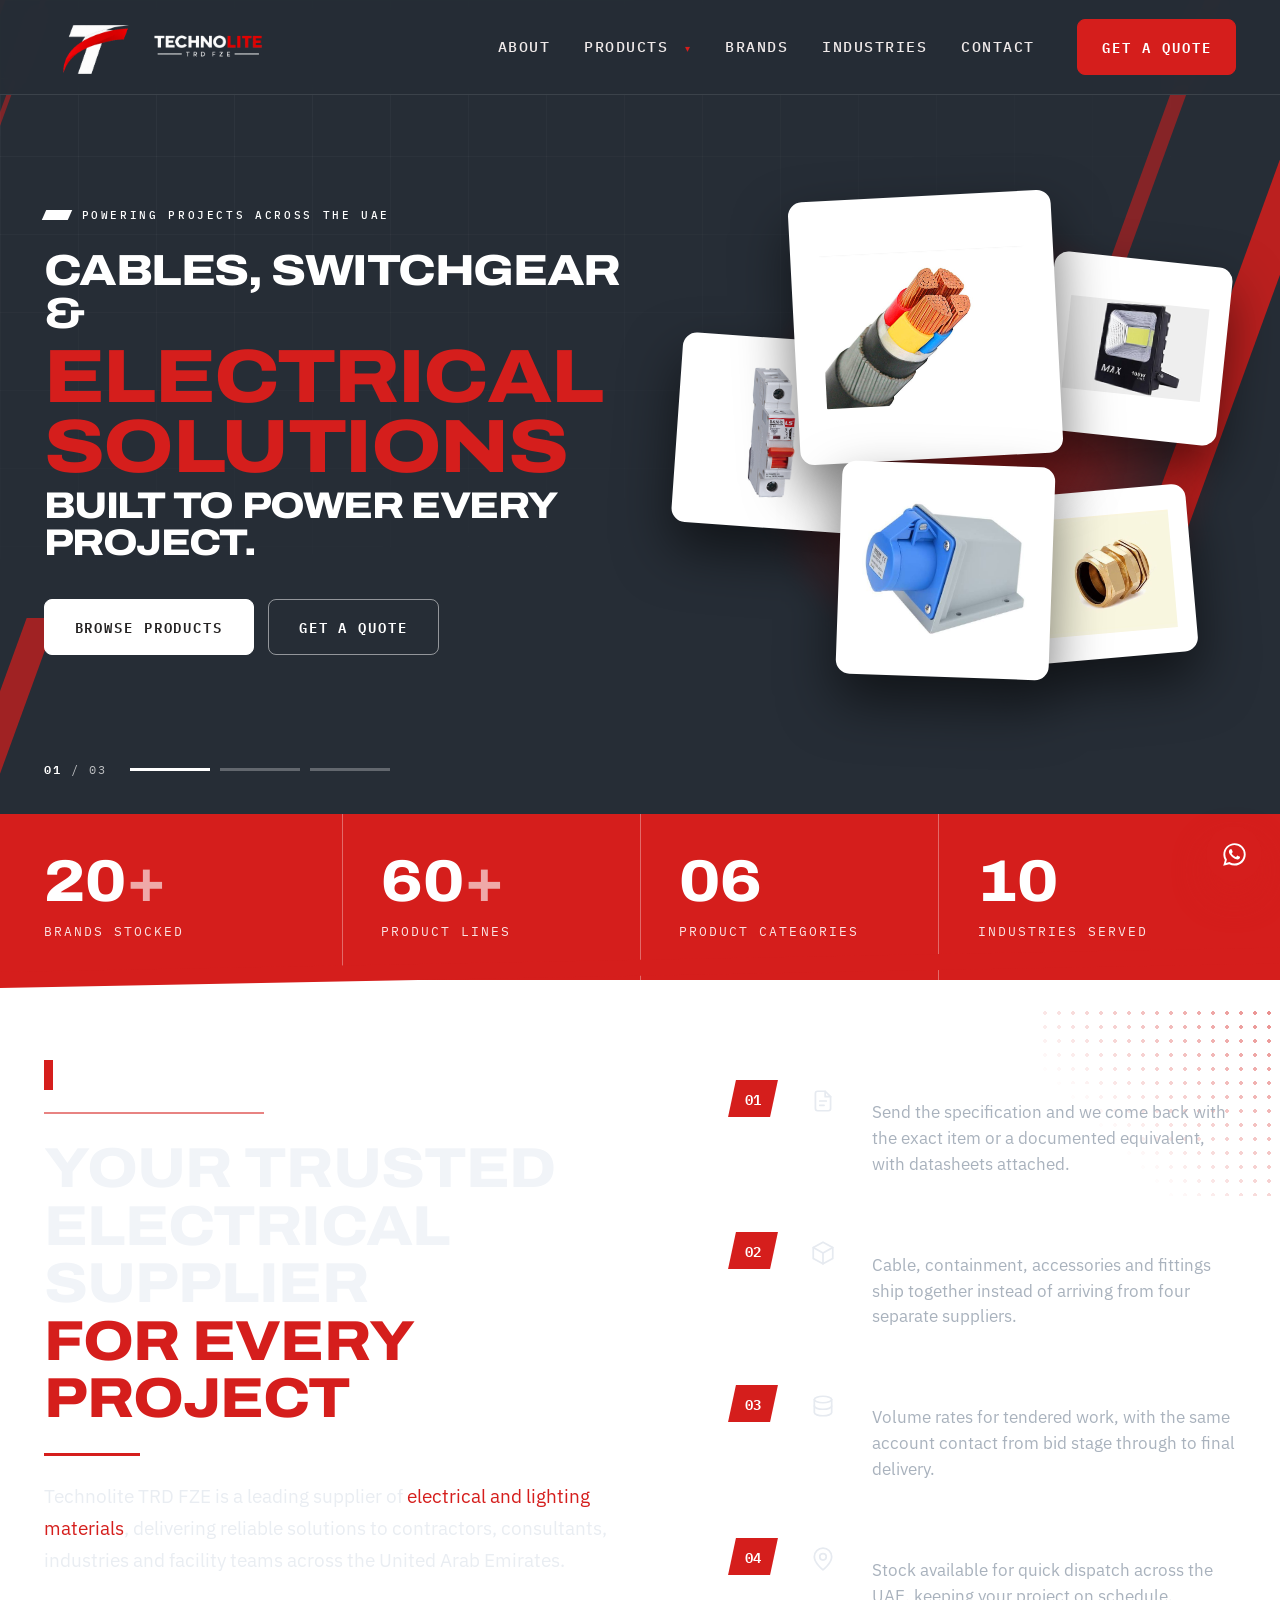
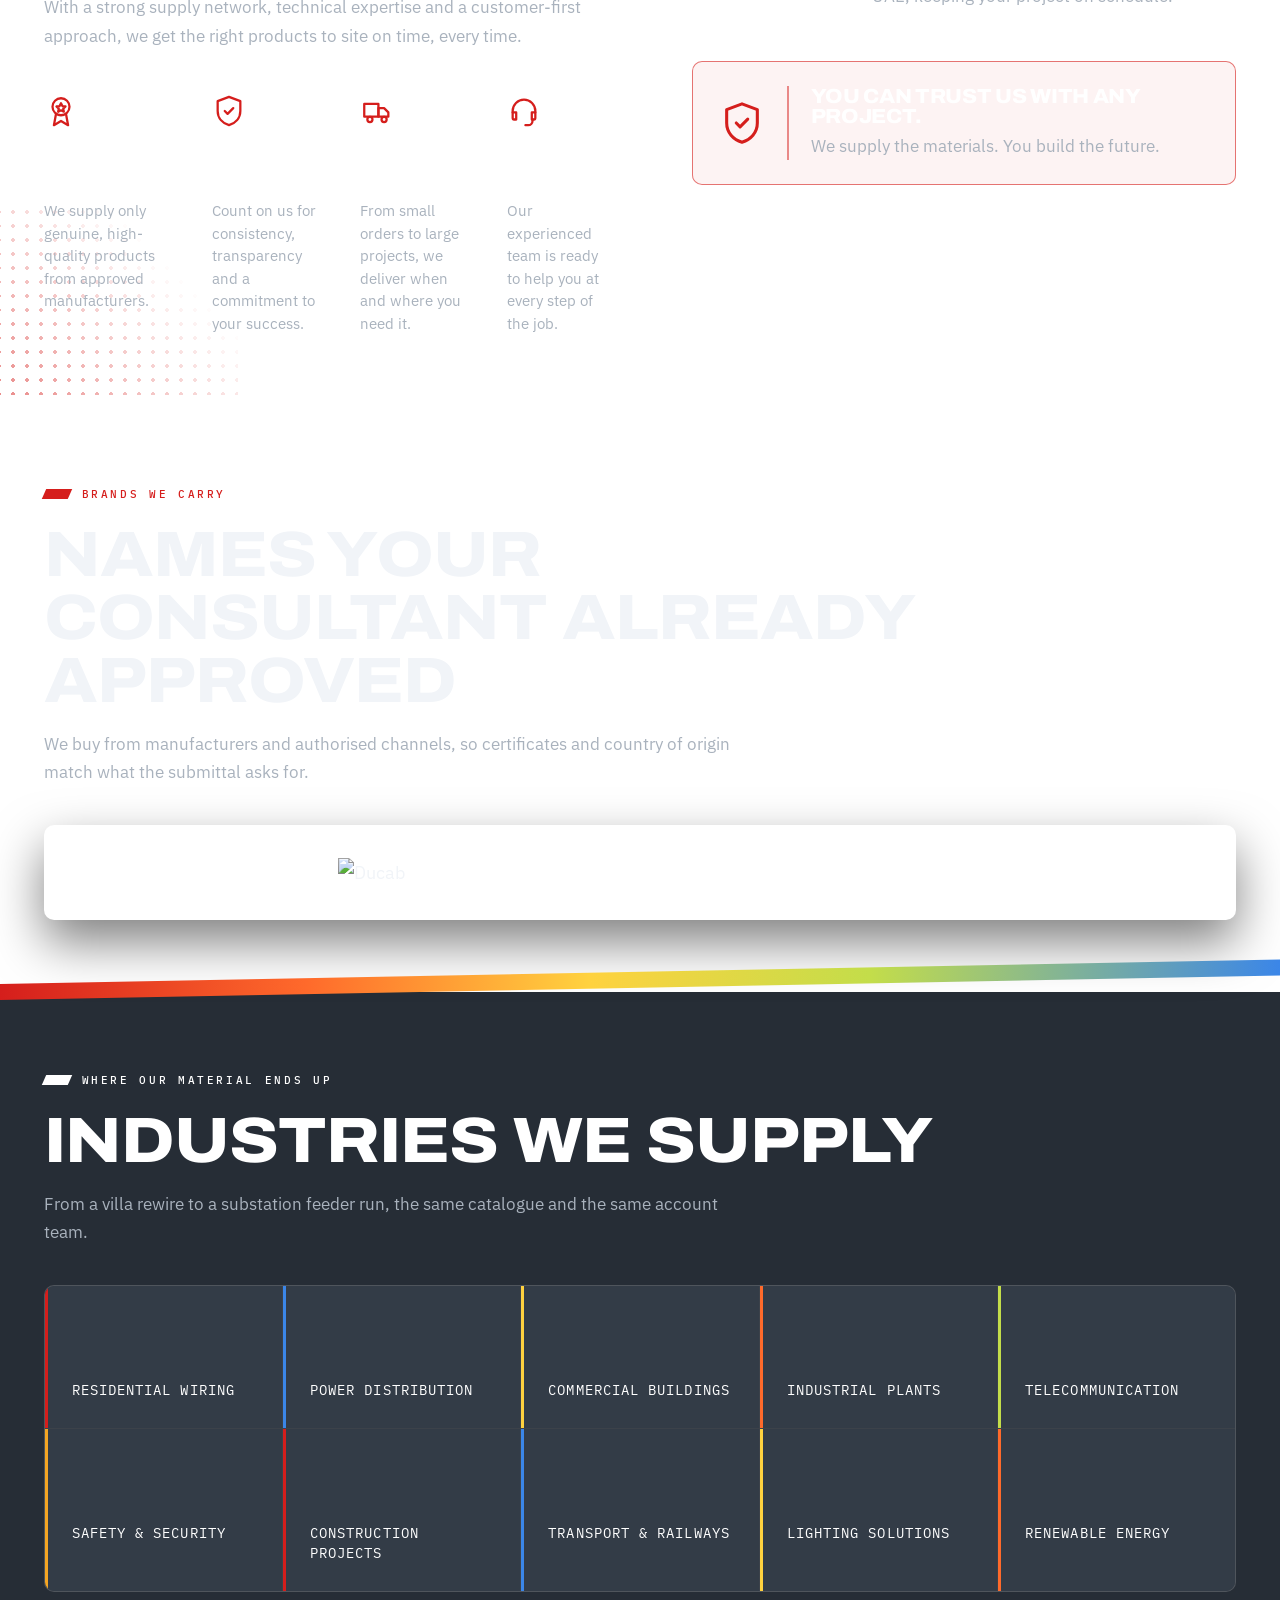
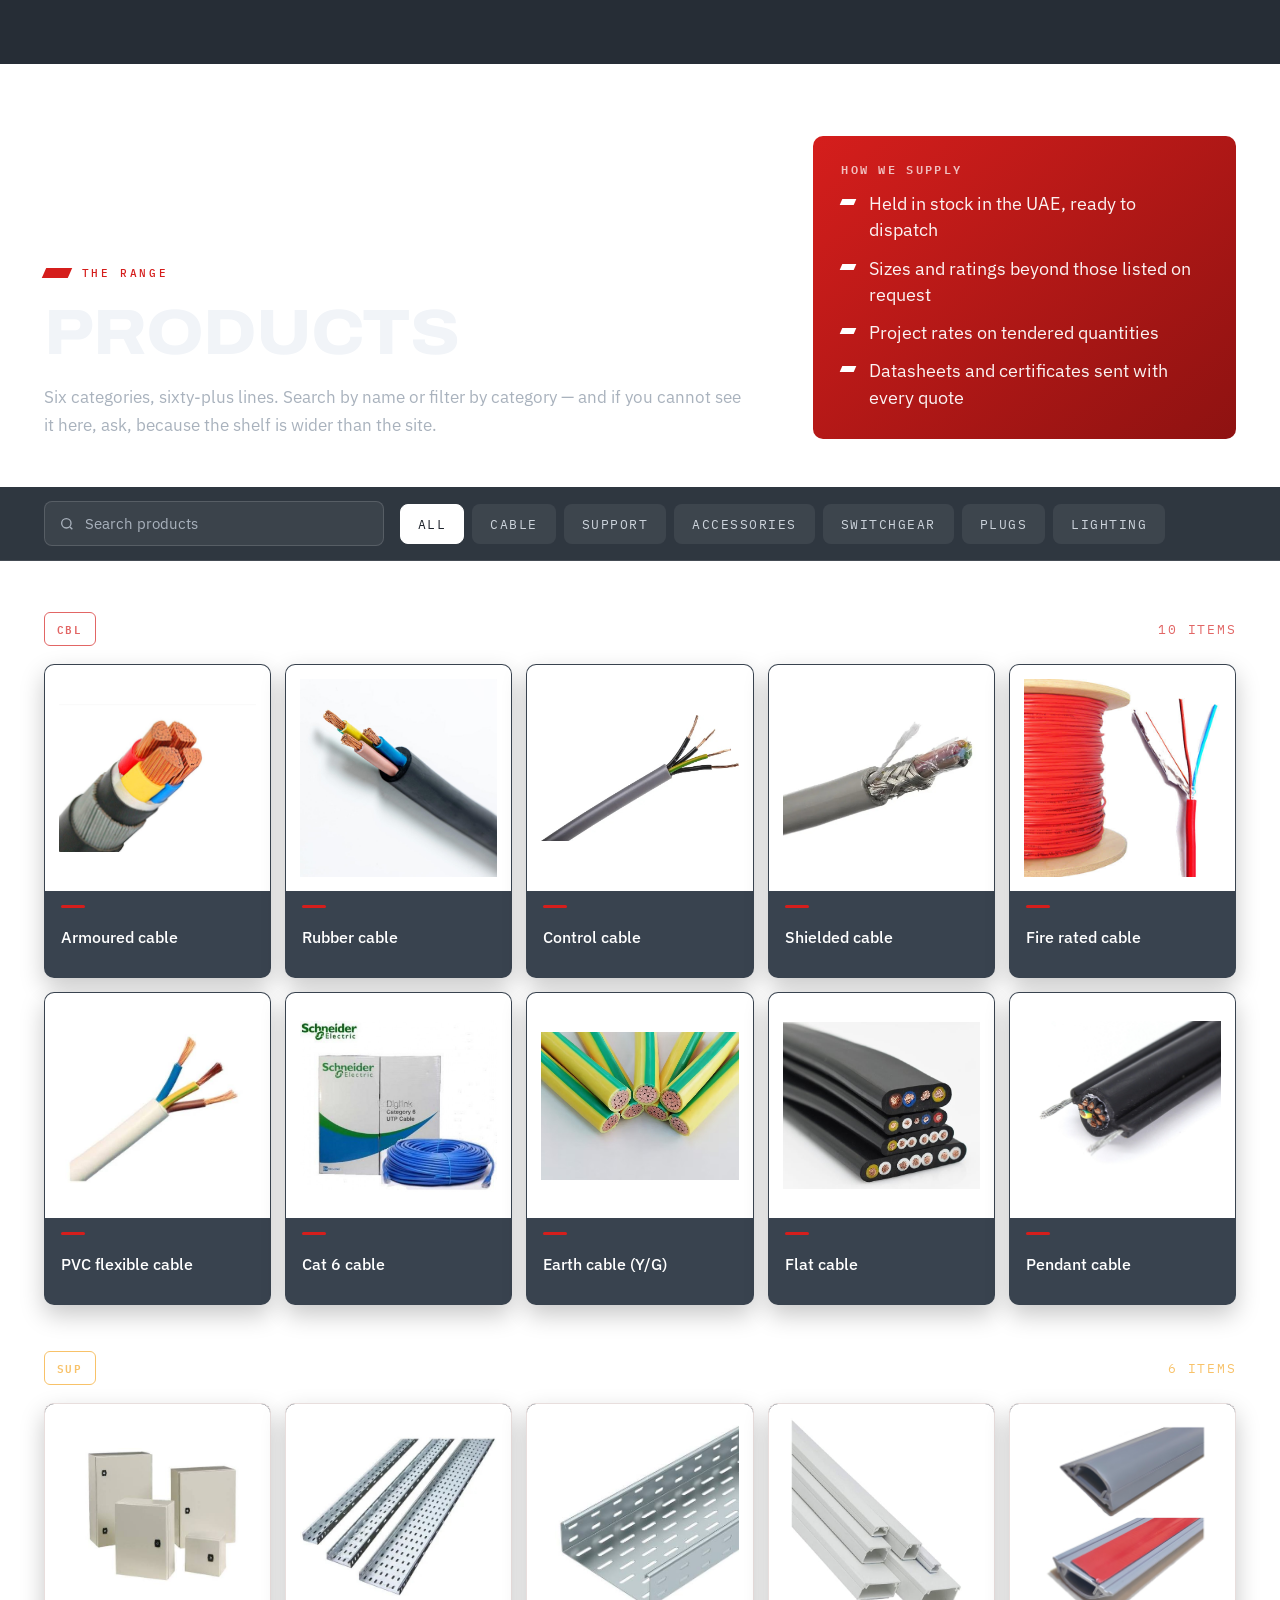
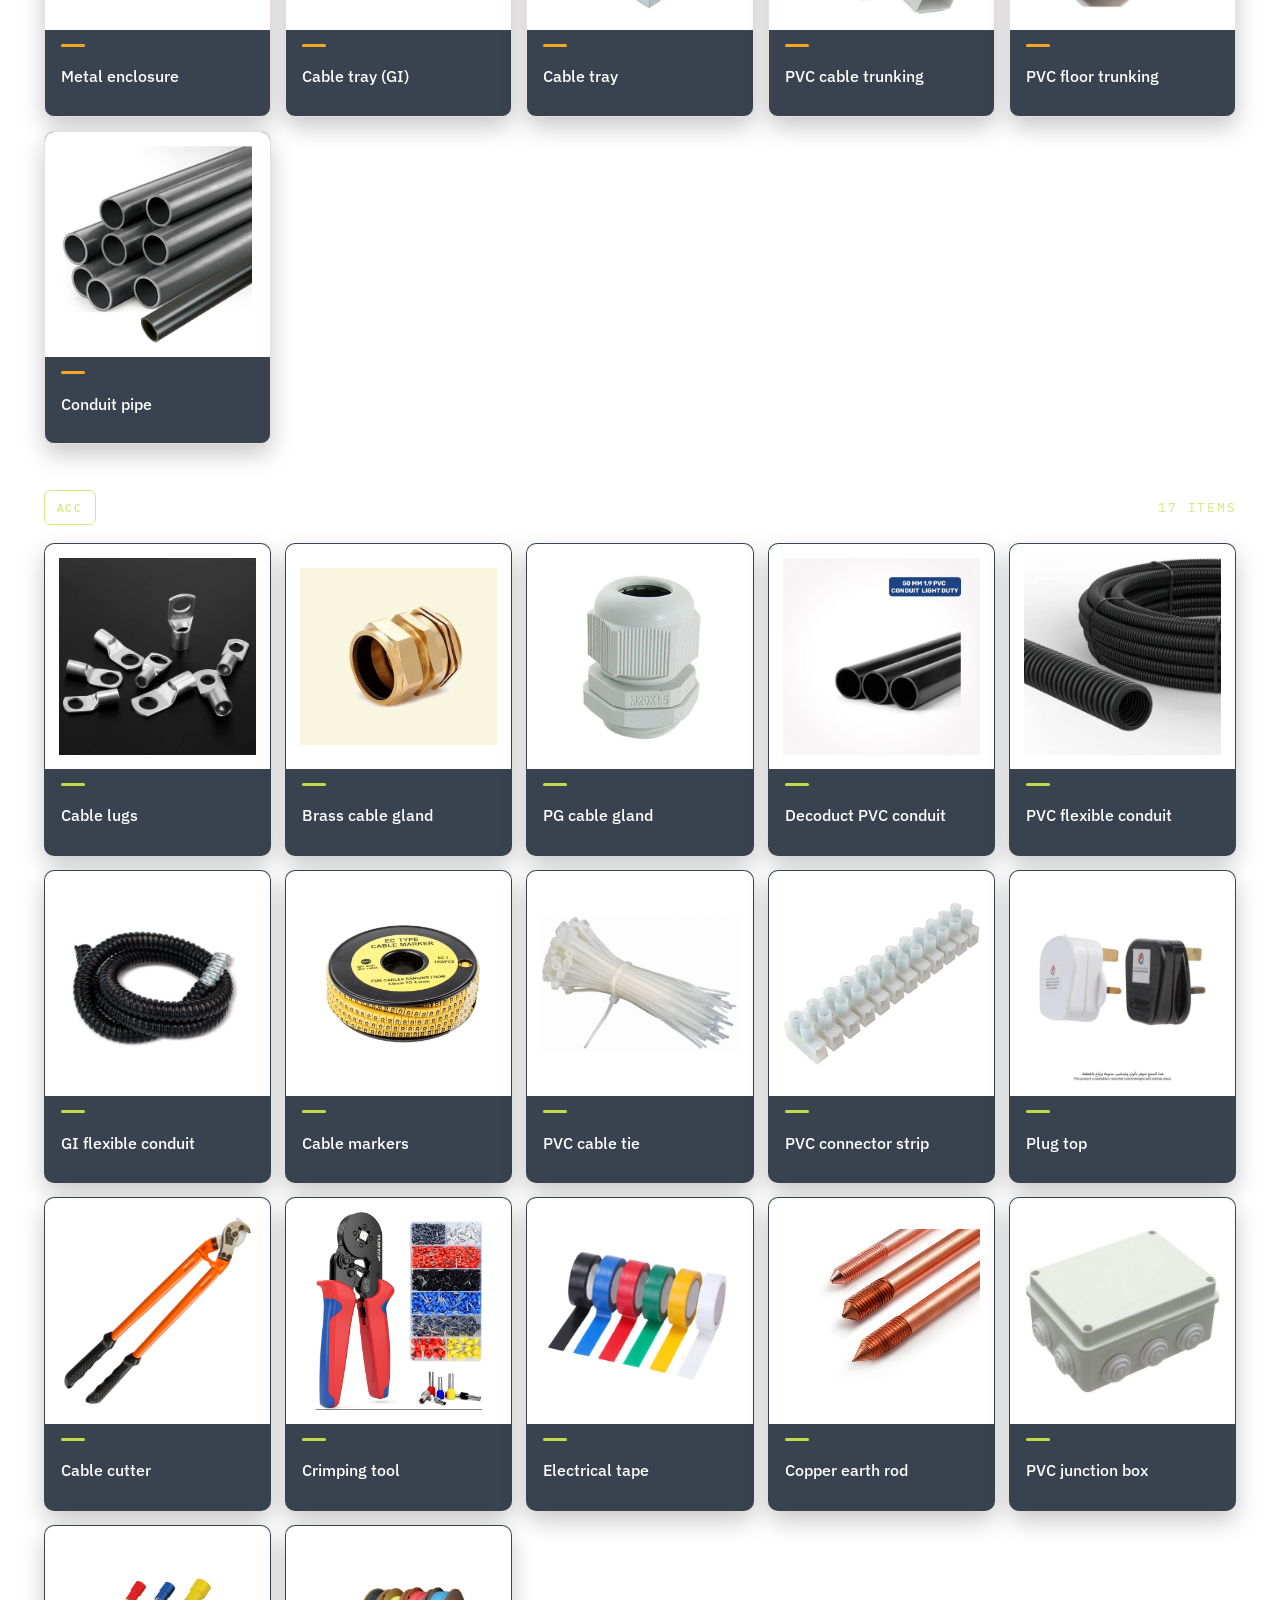
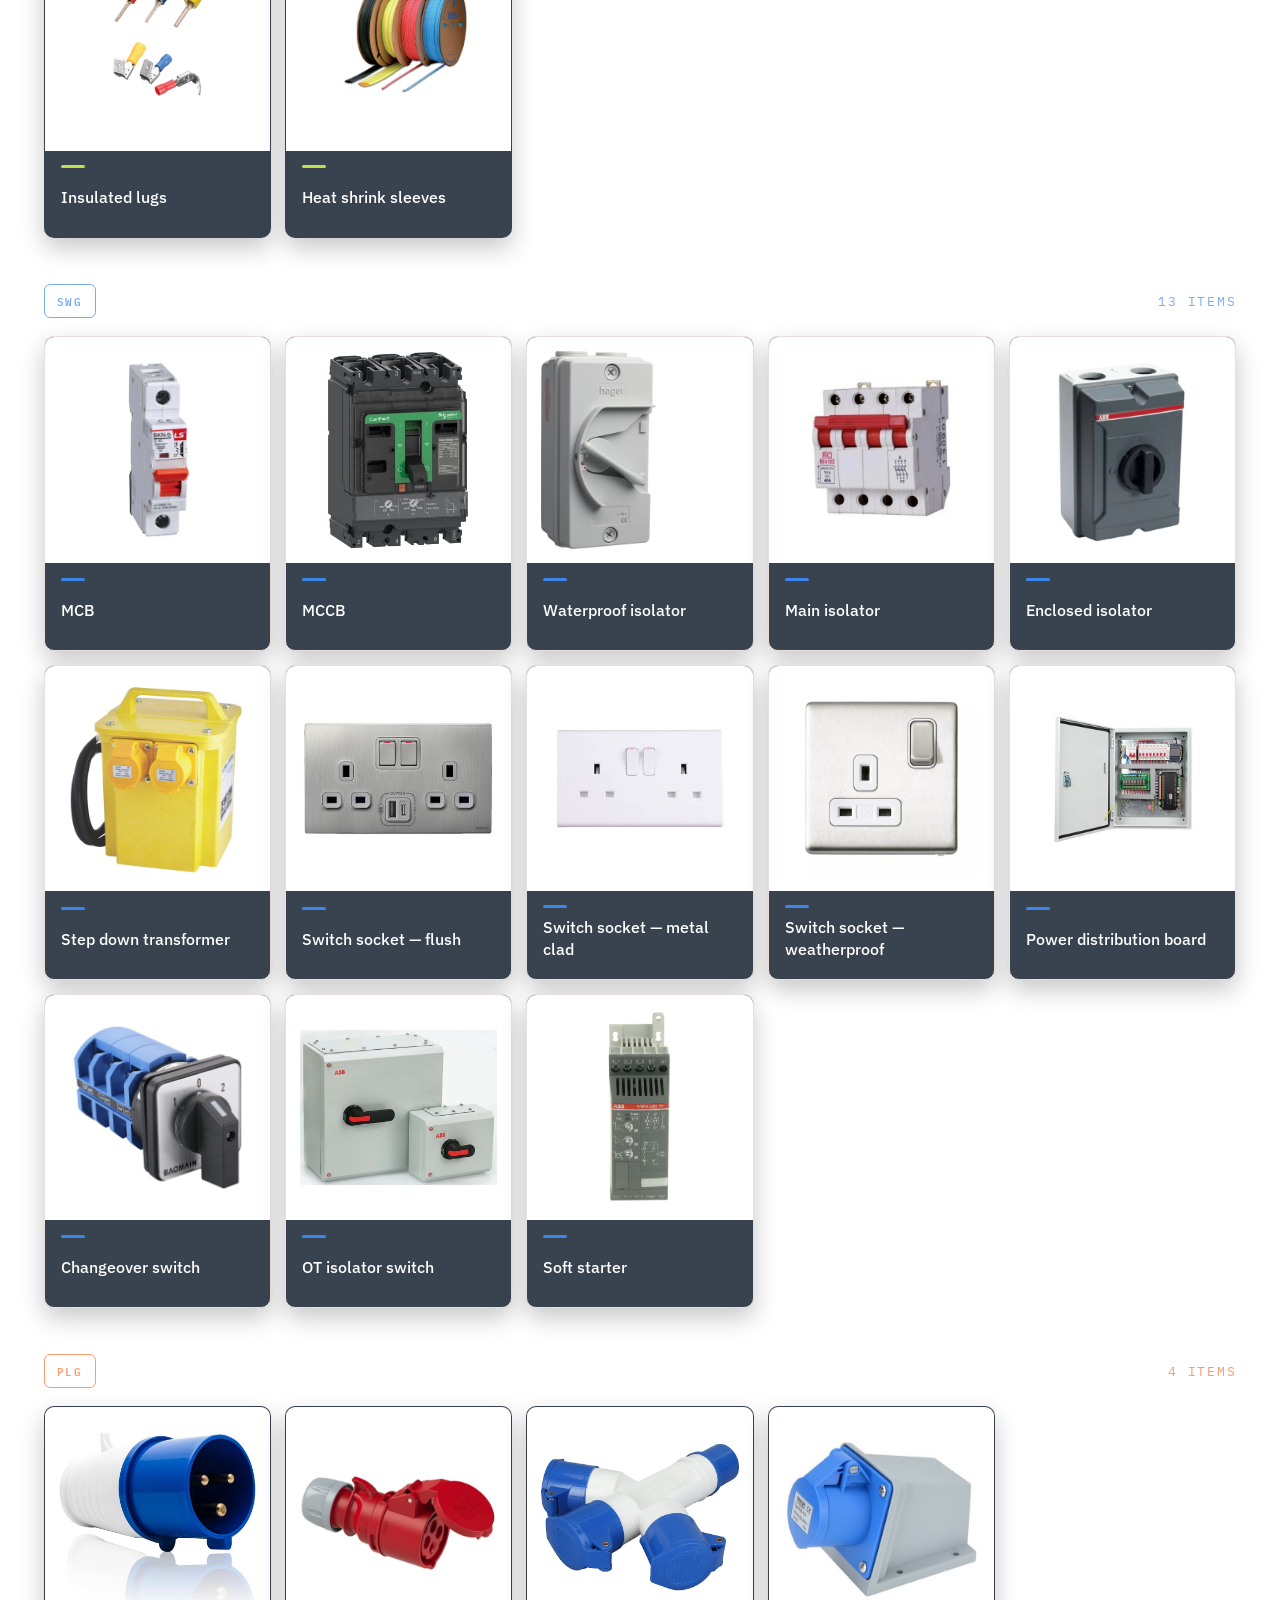
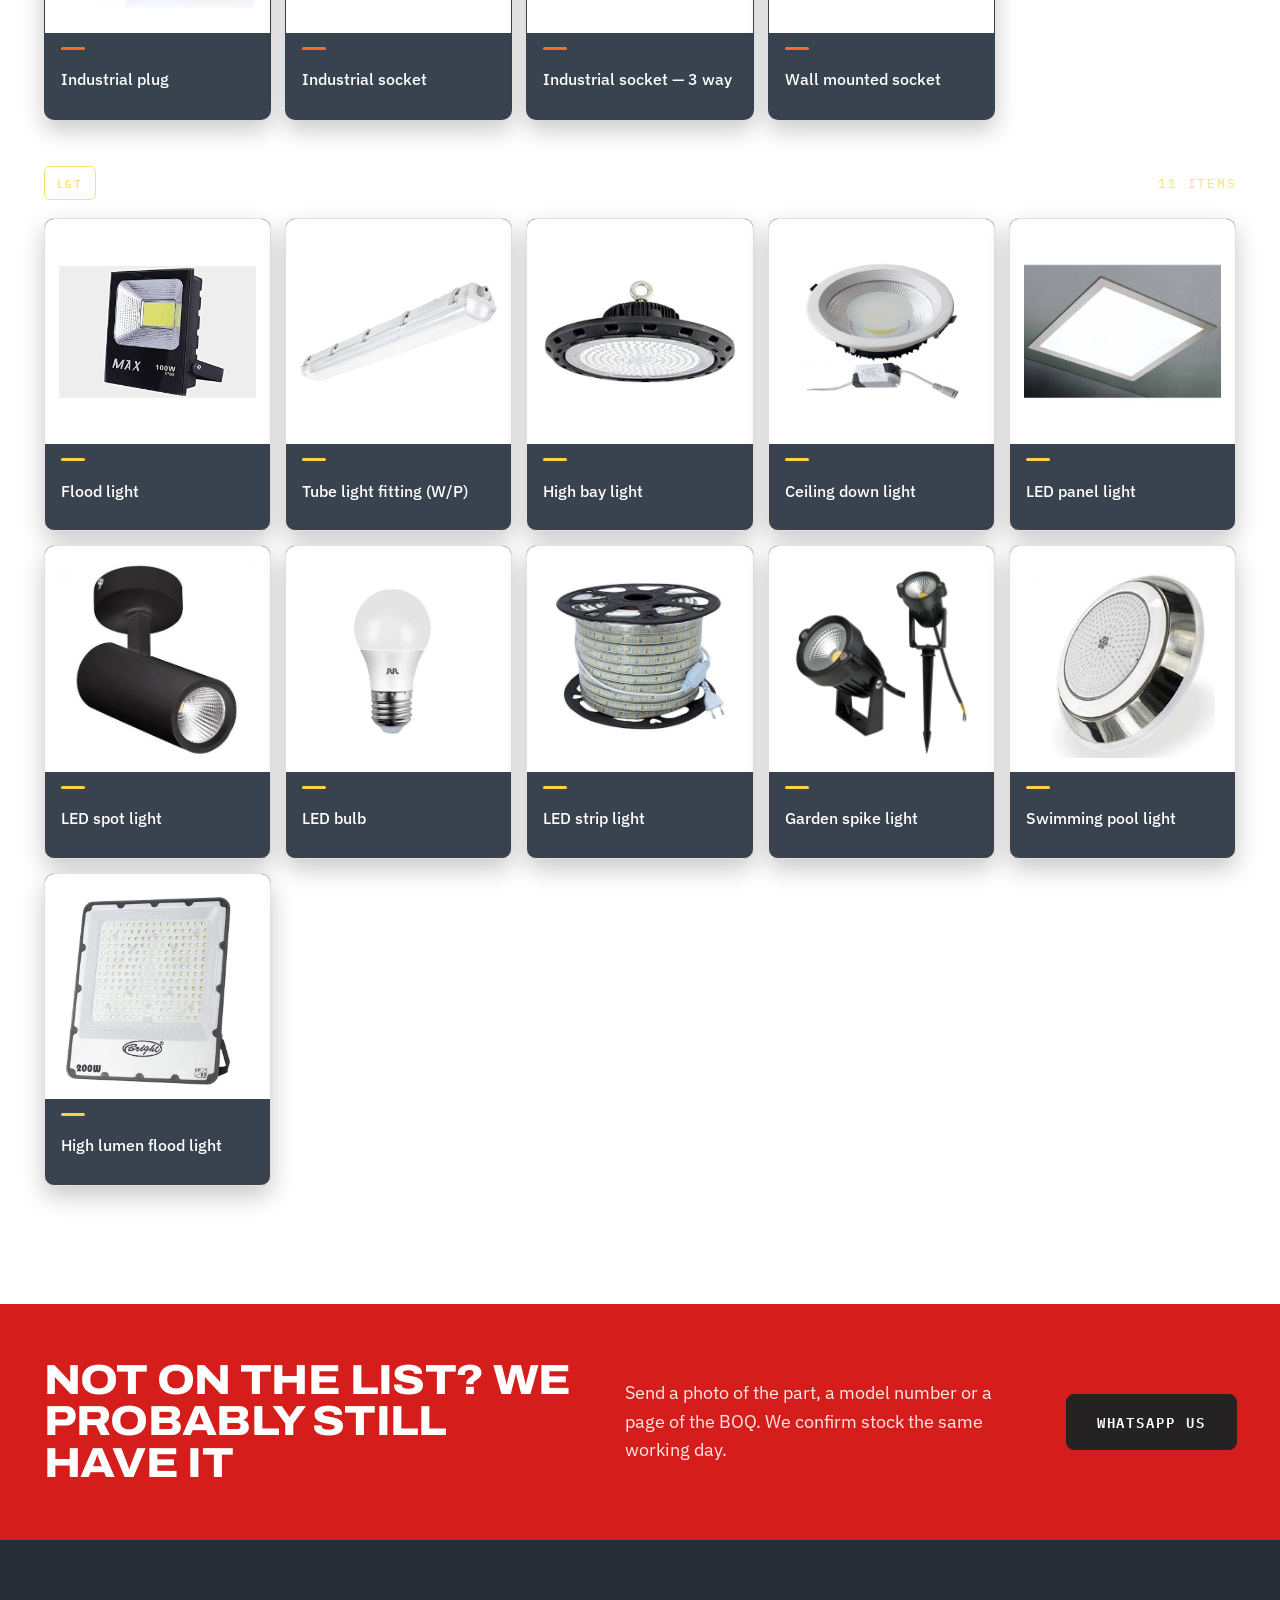
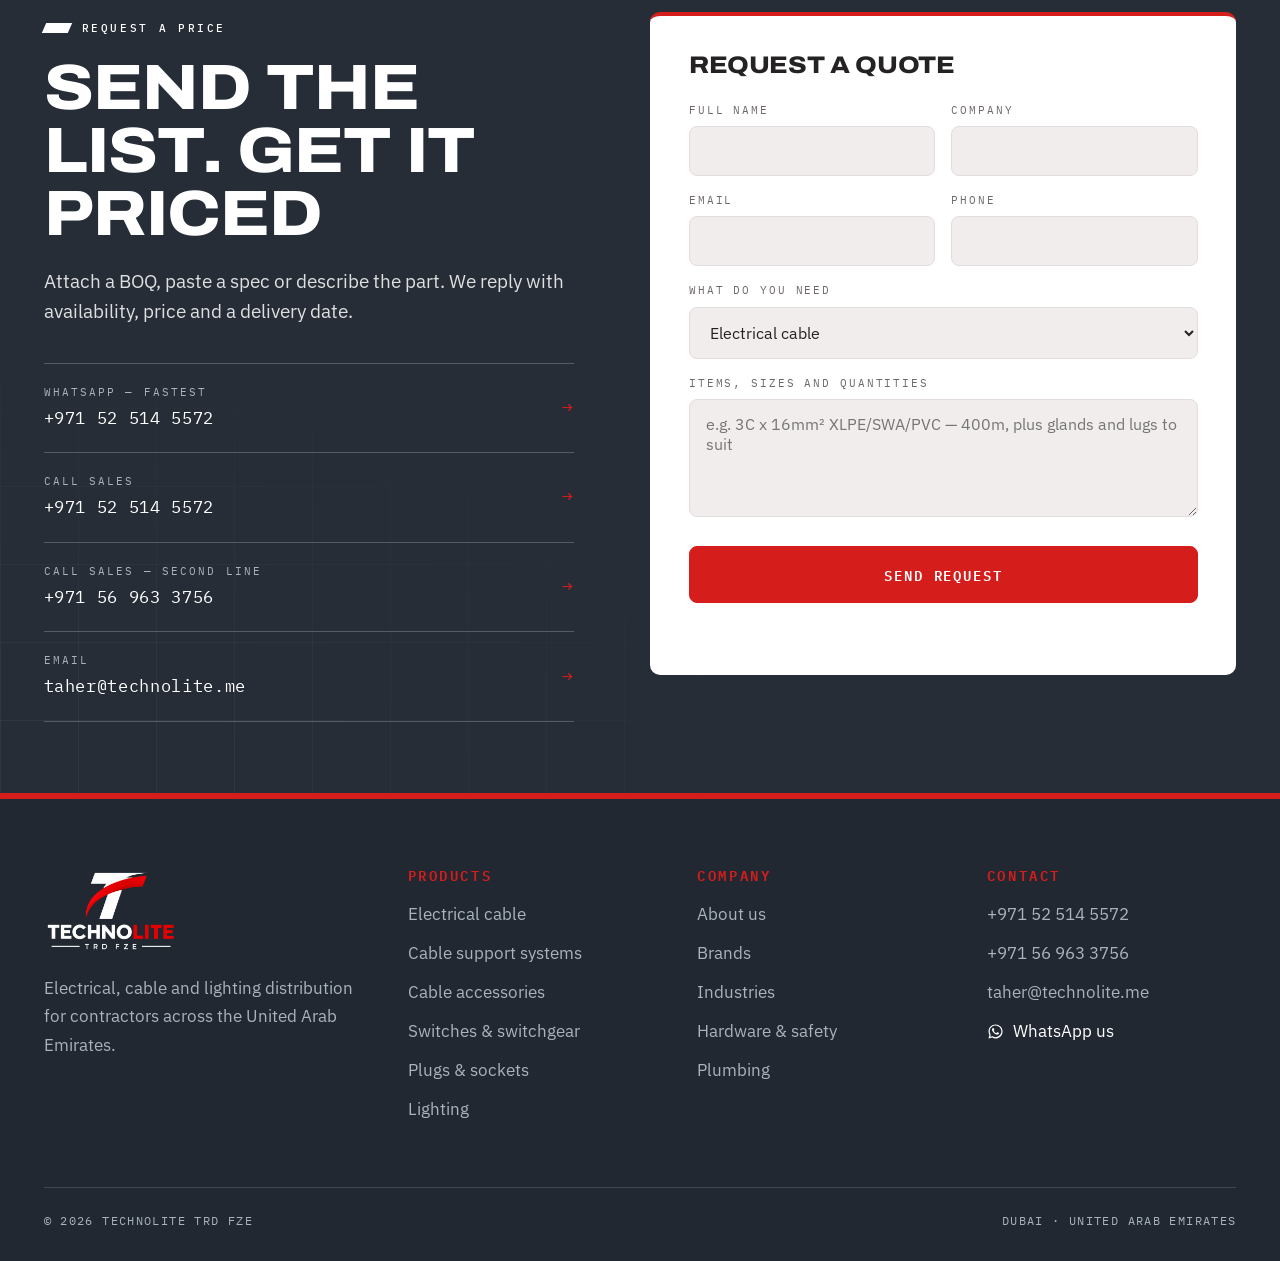
==== commit 9285bb6f: "Add versioning to technolite.css and technolite.js Updated versioning for CSS and JS files to ensure" ====
--- a/index.html
+++ b/index.html
@@ -16,7 +16,7 @@
 <link rel="preconnect" href="https://fonts.gstatic.com" crossorigin />
 <link href="https://fonts.googleapis.com/css2?family=Archivo:wdth,wght@75..125,400..900&family=IBM+Plex+Mono:wght@400;500;600&family=IBM+Plex+Sans:wght@400;500;600&display=swap" rel="stylesheet" />
 
-<link rel="stylesheet" href="technolite.css" />
+<link rel="stylesheet" href="technolite.css?v=8" />
 </head>
 <body>
 
@@ -46,7 +46,7 @@
     </nav>
 
     <div class="header-cta">
-      <a class="header-phone" href="tel:+971525145572"><span class="ph"><svg viewBox="0 0 24 24" fill="currentColor" aria-hidden="true"><path d="M6.6 10.8a15.1 15.1 0 0 0 6.6 6.6l2.2-2.2c.3-.3.7-.4 1-.2 1.1.4 2.4.6 3.6.6.6 0 1 .4 1 1V20c0 .6-.4 1-1 1A17 17 0 0 1 3 4c0-.6.4-1 1-1h3.5c.6 0 1 .4 1 1 0 1.3.2 2.5.6 3.6.1.4 0 .8-.2 1l-2.3 2.2Z"/></svg></span><span><b>+971 52 514 5572</b></span></a>
+      <a class="header-phone" href="tel:+971525145572"><span class="ph"><svg viewBox="0 0 24 24" fill="currentColor" aria-hidden="true"><path d="M6.6 10.8a15.1 15.1 0 0 0 6.6 6.6l2.2-2.2c.3-.3.7-.4 1-.2 1.1.4 2.4.6 3.6.6.6 0 1 .4 1 1V20c0 .6-.4 1-1 1A17 17 0 0 1 3 4c0-.6.4-1 1-1h3.5c.6 0 1 .4 1 1 0 1.3.2 2.5.6 3.6.1.4 0 .8-.2 1l-2.3 2.2Z"/></svg></span><span><b>+971 52 514 5572</b><i>+971 56 963 3756</i></span></a>
       <a class="btn btn--red" href="#quote">Get a quote</a>
       <button class="burger" id="burger" aria-label="Open menu" aria-expanded="false" aria-controls="mobile-nav"><span></span></button>
     </div>
@@ -513,6 +513,10 @@
           <span><small>Call sales</small>+971 52 514 5572</span>
           <span class="arrow">→</span>
         </a>
+        <a href="tel:+971569633756">
+          <span><small>Call sales — second line</small>+971 56 963 3756</span>
+          <span class="arrow">→</span>
+        </a>
         <a href="mailto:taher@technolite.me">
           <span><small>Email</small>taher@technolite.me</span>
           <span class="arrow">→</span>
@@ -605,6 +609,7 @@
         <h4>Contact</h4>
         <ul>
           <li><a href="tel:+971525145572">+971 52 514 5572</a></li>
+          <li><a href="tel:+971569633756">+971 56 963 3756</a></li>
           <li><a href="mailto:taher@technolite.me">taher@technolite.me</a></li>
           <li>
             <a class="wa" href="https://wa.me/971525145572">
@@ -627,6 +632,6 @@
   <svg viewBox="0 0 24 24" fill="currentColor" aria-hidden="true"><path d="M12.04 2C6.58 2 2.13 6.45 2.13 11.91c0 1.75.46 3.46 1.32 4.96L2 22l5.25-1.38a9.9 9.9 0 0 0 4.79 1.22h.01c5.46 0 9.91-4.45 9.91-9.91 0-2.65-1.03-5.14-2.9-7.01A9.82 9.82 0 0 0 12.04 2Zm0 18.02h-.01a8.2 8.2 0 0 1-4.19-1.15l-.3-.18-3.12.82.83-3.04-.2-.31a8.2 8.2 0 0 1-1.26-4.38c0-4.54 3.7-8.23 8.25-8.23a8.2 8.2 0 0 1 8.24 8.24c0 4.54-3.7 8.23-8.24 8.23Zm4.52-6.16c-.25-.12-1.47-.72-1.69-.81-.23-.08-.39-.12-.56.13-.16.24-.64.8-.78.97-.14.16-.29.18-.54.06-.25-.13-1.05-.39-1.99-1.23-.74-.66-1.23-1.47-1.38-1.72-.14-.25-.01-.38.11-.5.11-.11.25-.29.37-.43.13-.15.17-.25.25-.41.08-.17.04-.31-.02-.43-.06-.12-.56-1.34-.76-1.84-.2-.48-.4-.42-.56-.42h-.47c-.16 0-.43.06-.65.31-.22.25-.85.83-.85 2.03s.87 2.35.99 2.51c.12.16 1.71 2.61 4.14 3.66.58.25 1.03.4 1.38.51.58.18 1.11.16 1.53.1.47-.07 1.47-.6 1.67-1.18.21-.58.21-1.07.15-1.18-.06-.11-.22-.17-.47-.29Z"/></svg>
 </a>
 
-<script src="technolite.js"></script>
+<script src="technolite.js?v=8"></script>
 </body>
 </html>
--- a/technolite.css
+++ b/technolite.css
@@ -1581,3 +1581,132 @@
 .index-card .name{ font-size: 17px; }
 .direct a{ font-size: 16.5px; }
 .empty p{ font-size: 17px; }
+
+/* ============================================================
+   HERO v2 — product montage, stacked headline, no sub-line
+   ============================================================ */
+.hero::after{ content: none; }                 /* retire the big wedge */
+.hero::before{
+  background-image:
+    linear-gradient(90deg, rgba(255,255,255,.035) 1px, transparent 1px),
+    linear-gradient(rgba(255,255,255,.035) 1px, transparent 1px);
+  background-size: 78px 78px;
+  -webkit-mask-image: radial-gradient(120% 100% at 10% 0%, #000 15%, transparent 80%);
+  mask-image: radial-gradient(120% 100% at 10% 0%, #000 15%, transparent 80%);
+}
+/* red streaks, top-left and right edge */
+.hero-streaks{ position: absolute; inset: 0; z-index: 0; pointer-events: none; overflow: hidden; }
+.hero-streaks i{ position: absolute; display: block; background: var(--red); transform: skewX(-20deg); }
+.hero-streaks i:nth-child(1){ left: -4%;  top: -30%; width: 12px; height: 90%; opacity: .9; }
+.hero-streaks i:nth-child(2){ left: 2%;   top: -30%; width: 5px;  height: 70%; opacity: .5; }
+.hero-streaks i:nth-child(3){ right: 6%;  top: -34%; width: 16px; height: 80%; opacity: .55; }
+.hero-streaks i:nth-child(4){ right: -2%; top: -20%; width: 42px; height: 90%; opacity: .85; }
+.hero-streaks i:nth-child(5){ left: -6%; bottom: -46%; width: 30px; height: 70%; opacity: .7; }
+
+.hero-stage{ min-height: clamp(560px, 74vh, 720px); }
+.slide{ grid-template-columns: 1.02fr .98fr; align-items: center; }
+
+/* headline, line by line */
+.slide h1{
+  line-height: 0.98; margin: 22px 0 0;
+  font-variation-settings: "wdth" 116;
+  letter-spacing: -0.02em;
+}
+.slide h1 .l1{ display: block; font-size: clamp(28px, 3.4vw, 50px); }
+.slide h1 .l2{
+  display: block; color: var(--red);
+  font-size: clamp(44px, 5.9vw, 84px);
+  line-height: 0.93; margin: 6px 0;
+}
+.slide h1 .l3{ display: block; font-size: clamp(24px, 2.9vw, 42px); }
+.slide .hero-actions{ margin-top: 38px; }
+
+/* ---------- product montage ---------- */
+.hero-stack{
+  position: relative;
+  width: min(640px, 100%);
+  aspect-ratio: 1 / 0.94;
+  justify-self: end;
+}
+.hero-stack::before{
+  content: ""; position: absolute; inset: -2% -10% -10% 0%;
+  background: radial-gradient(closest-side, rgba(213,30,28,.85), rgba(213,30,28,.25) 55%, transparent 76%);
+  filter: blur(14px);
+}
+.hero-stack figure{
+  position: absolute; margin: 0;
+  background: #fff; border-radius: 14px; overflow: hidden;
+  box-shadow: 0 26px 54px rgba(0,0,0,.55);
+  aspect-ratio: 1 / 1;
+  transition: transform .5s var(--ease);
+}
+.hero-stack img{
+  width: 100%; height: 100%; object-fit: contain;
+  padding: 11%; mix-blend-mode: multiply;
+}
+.hero-stack .t1{ left: 21%; top:  6%; width: 47%; transform: rotate(-3deg); z-index: 4; }
+.hero-stack .t2{ left:  0%; top: 33%; width: 34%; transform: rotate( 4deg); z-index: 3; }
+.hero-stack .t3{ left: 29%; top: 57%; width: 38%; transform: rotate( 2deg); z-index: 5; }
+.hero-stack .t4{ left: 66%; top: 18%; width: 32%; transform: rotate( 6deg); z-index: 2; }
+.hero-stack .t5{ left: 62%; top: 62%; width: 30%; transform: rotate(-5deg); z-index: 3; }
+.hero-stack:hover .t1{ transform: rotate(-3deg) translateY(-8px); }
+.hero-stack:hover .t3{ transform: rotate( 2deg) translateY(-6px); }
+
+@media (max-width: 940px){
+  .slide{ grid-template-columns: 1fr; }
+  .hero-stack{ justify-self: start; width: min(430px, 92%); margin-top: 8px; }
+  .hero-stack .t4, .hero-stack .t5{ display: none; }
+  .hero-stack .t1{ left: 26%; width: 52%; }
+  .hero-stack .t2{ width: 38%; top: 30%; }
+  .hero-stack .t3{ left: 32%; top: 56%; width: 42%; }
+}
+@media (max-width: 560px){
+  .hero-stage{ min-height: 0; }
+  .slide h1{ margin-top: 16px; }
+}
+
+/* ---------- header phone, as a pill ---------- */
+.header-phone{
+  display: inline-flex; align-items: center; gap: 10px;
+  padding: 8px 16px 8px 8px;
+  border: 1px solid var(--hairline); border-radius: 999px;
+}
+.header-phone .ph{
+  width: 30px; height: 30px; flex: none; border-radius: 50%;
+  background: var(--red); color: #fff;
+  display: grid; place-items: center;
+}
+.header-phone .ph svg{ width: 15px; height: 15px; }
+.header-phone b{ font-weight: 500; display: block; }
+.header-phone span{ display: block; }
+
+/* hero v2 — mobile corrections (must follow the rules above) */
+@media (max-width: 1120px){
+  .header-phone{ display: none; }
+}
+@media (max-width: 940px){
+  .hero-streaks i:nth-child(1){ width: 7px; opacity: .8; }
+  .hero-streaks i:nth-child(2),
+  .hero-streaks i:nth-child(3){ display: none; }
+  .hero-streaks i:nth-child(4){ right: -8%; width: 26px; opacity: .55; }
+  .hero-streaks i:nth-child(5){ opacity: .45; }
+  .hero-stack{ margin-top: 26px; }
+}
+
+/* header fits at every width */
+.btn{ white-space: nowrap; }
+.nav a.navlink{ white-space: nowrap; }
+@media (max-width: 1400px){
+  .header-phone{ display: none; }          /* nav + CTA only */
+}
+@media (max-width: 1240px){
+  .nav{ gap: 24px; }
+  .nav a.navlink{ font-size: 14px; }
+}
+
+/* header pill carries both sales lines */
+.header-phone span i{
+  display: block; font-style: normal;
+  font-size: 12.5px; color: var(--muted); letter-spacing: .04em; margin-top: 1px;
+}
+.header-phone b{ line-height: 1.15; }
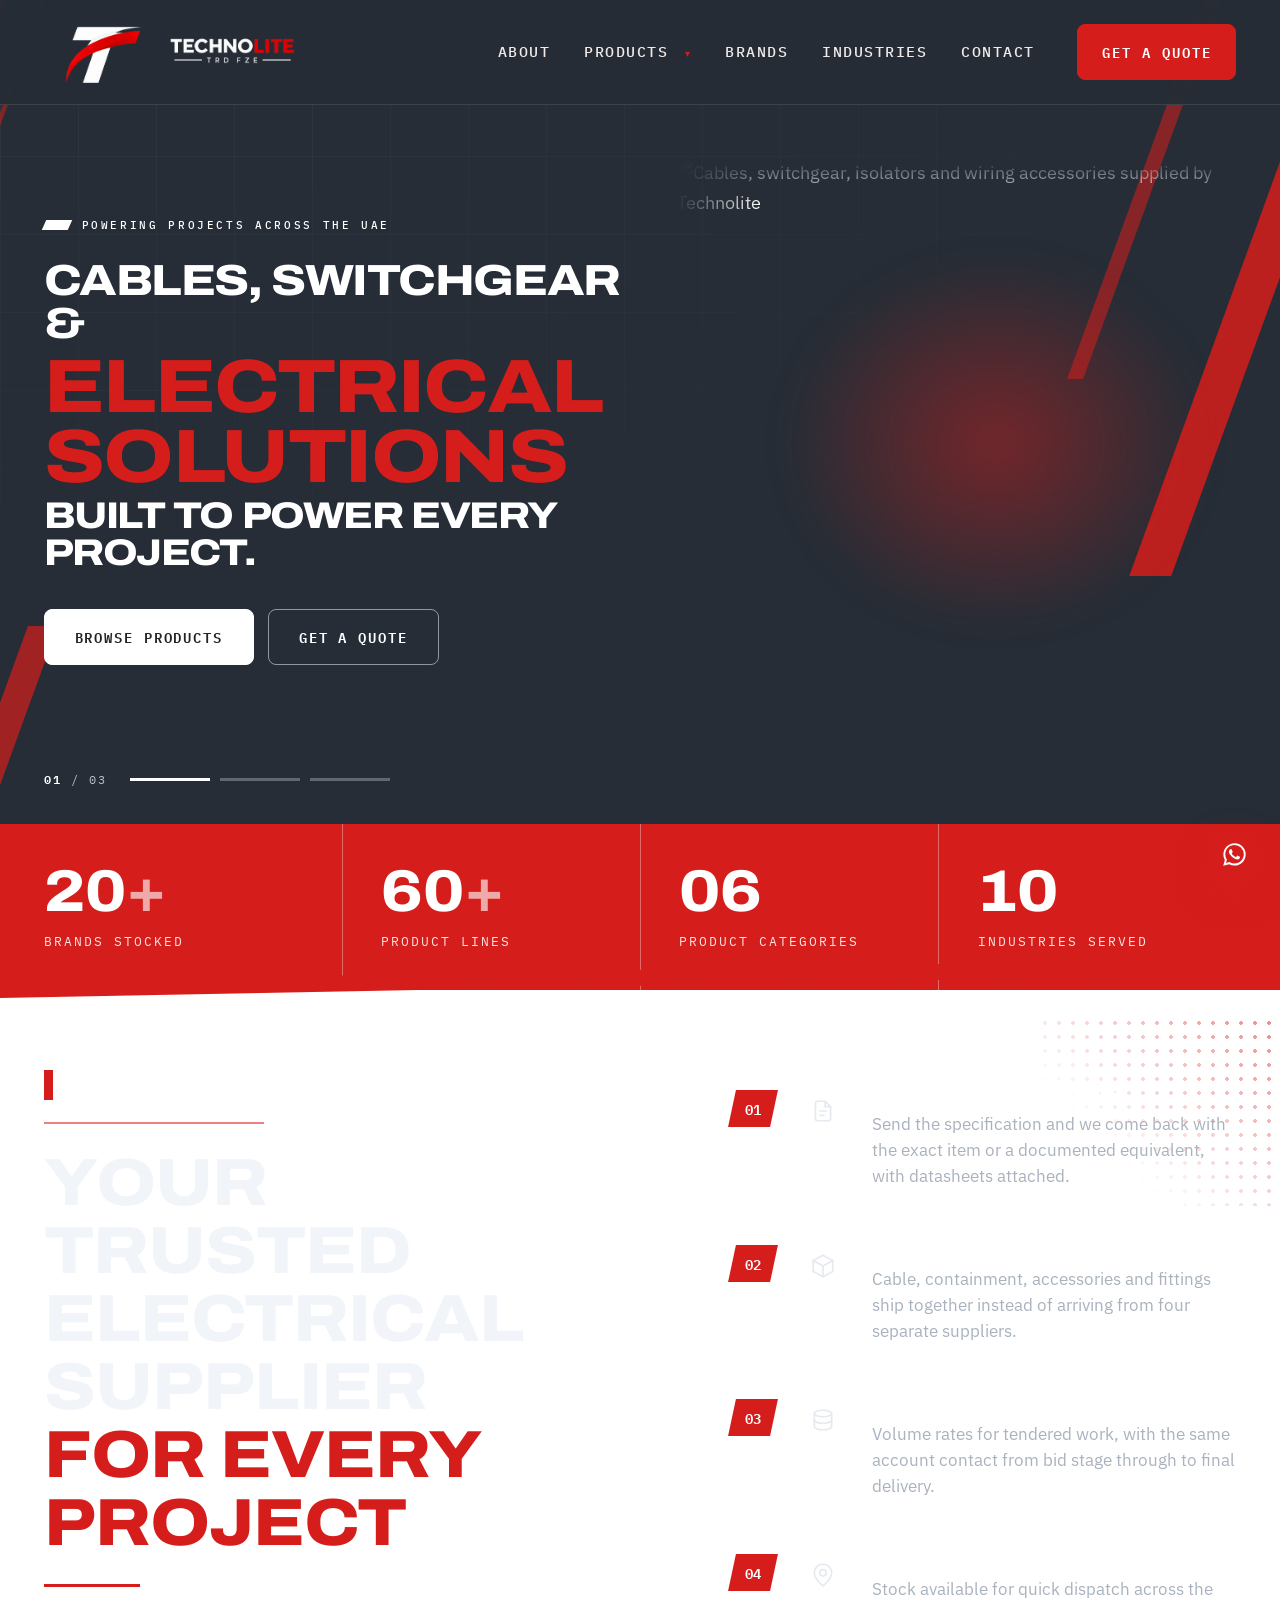
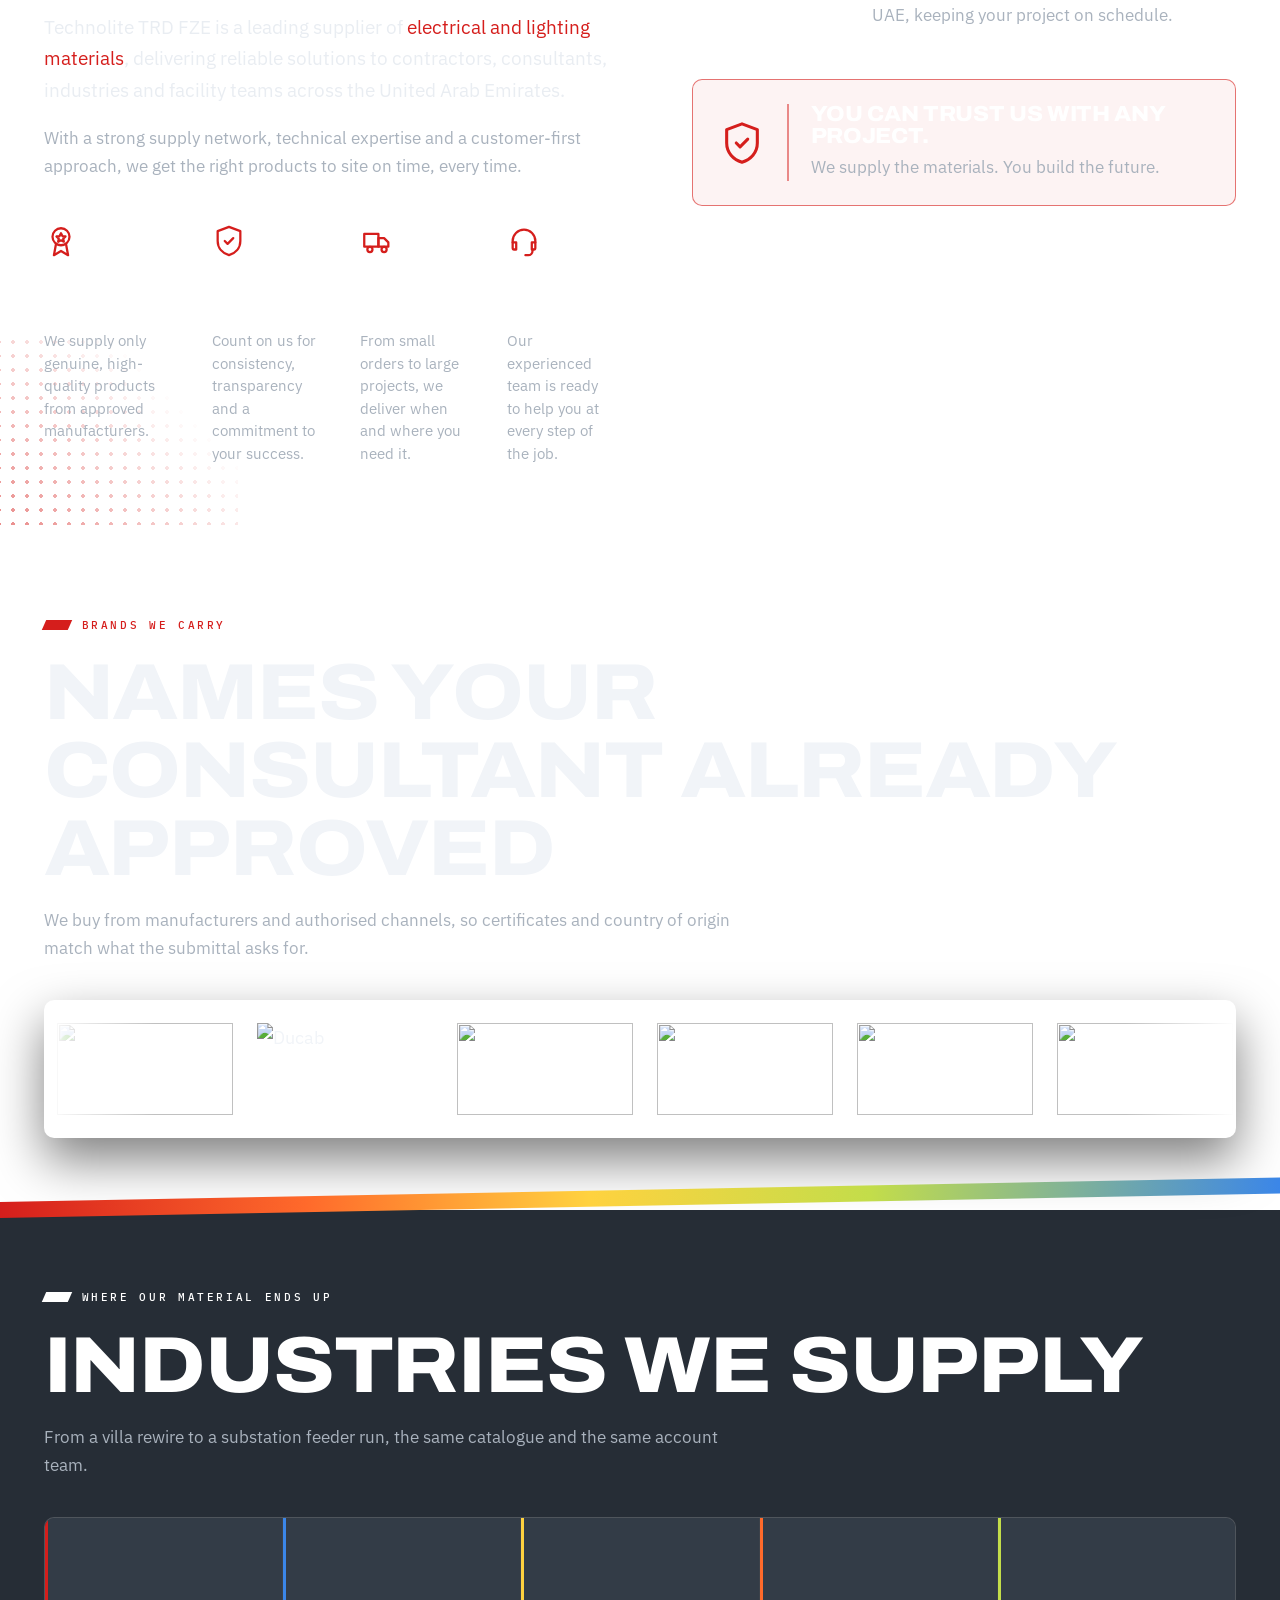
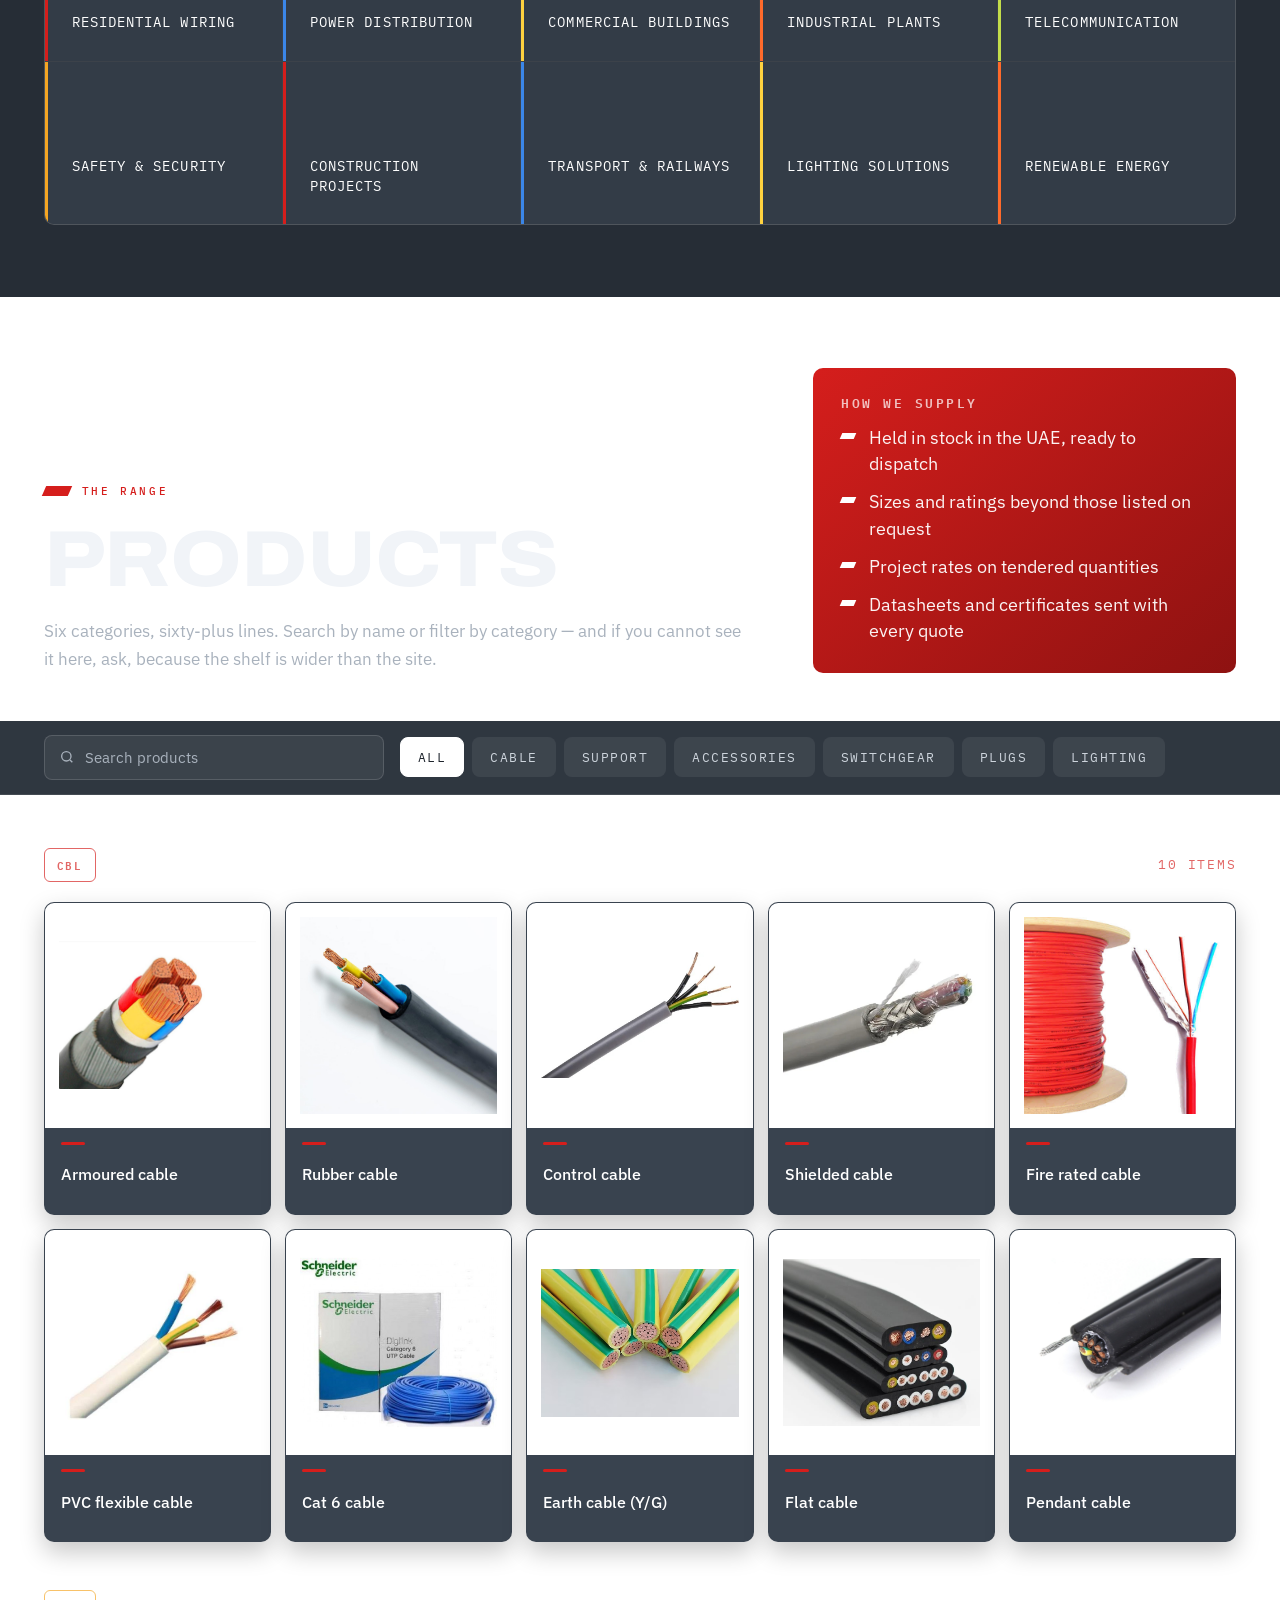
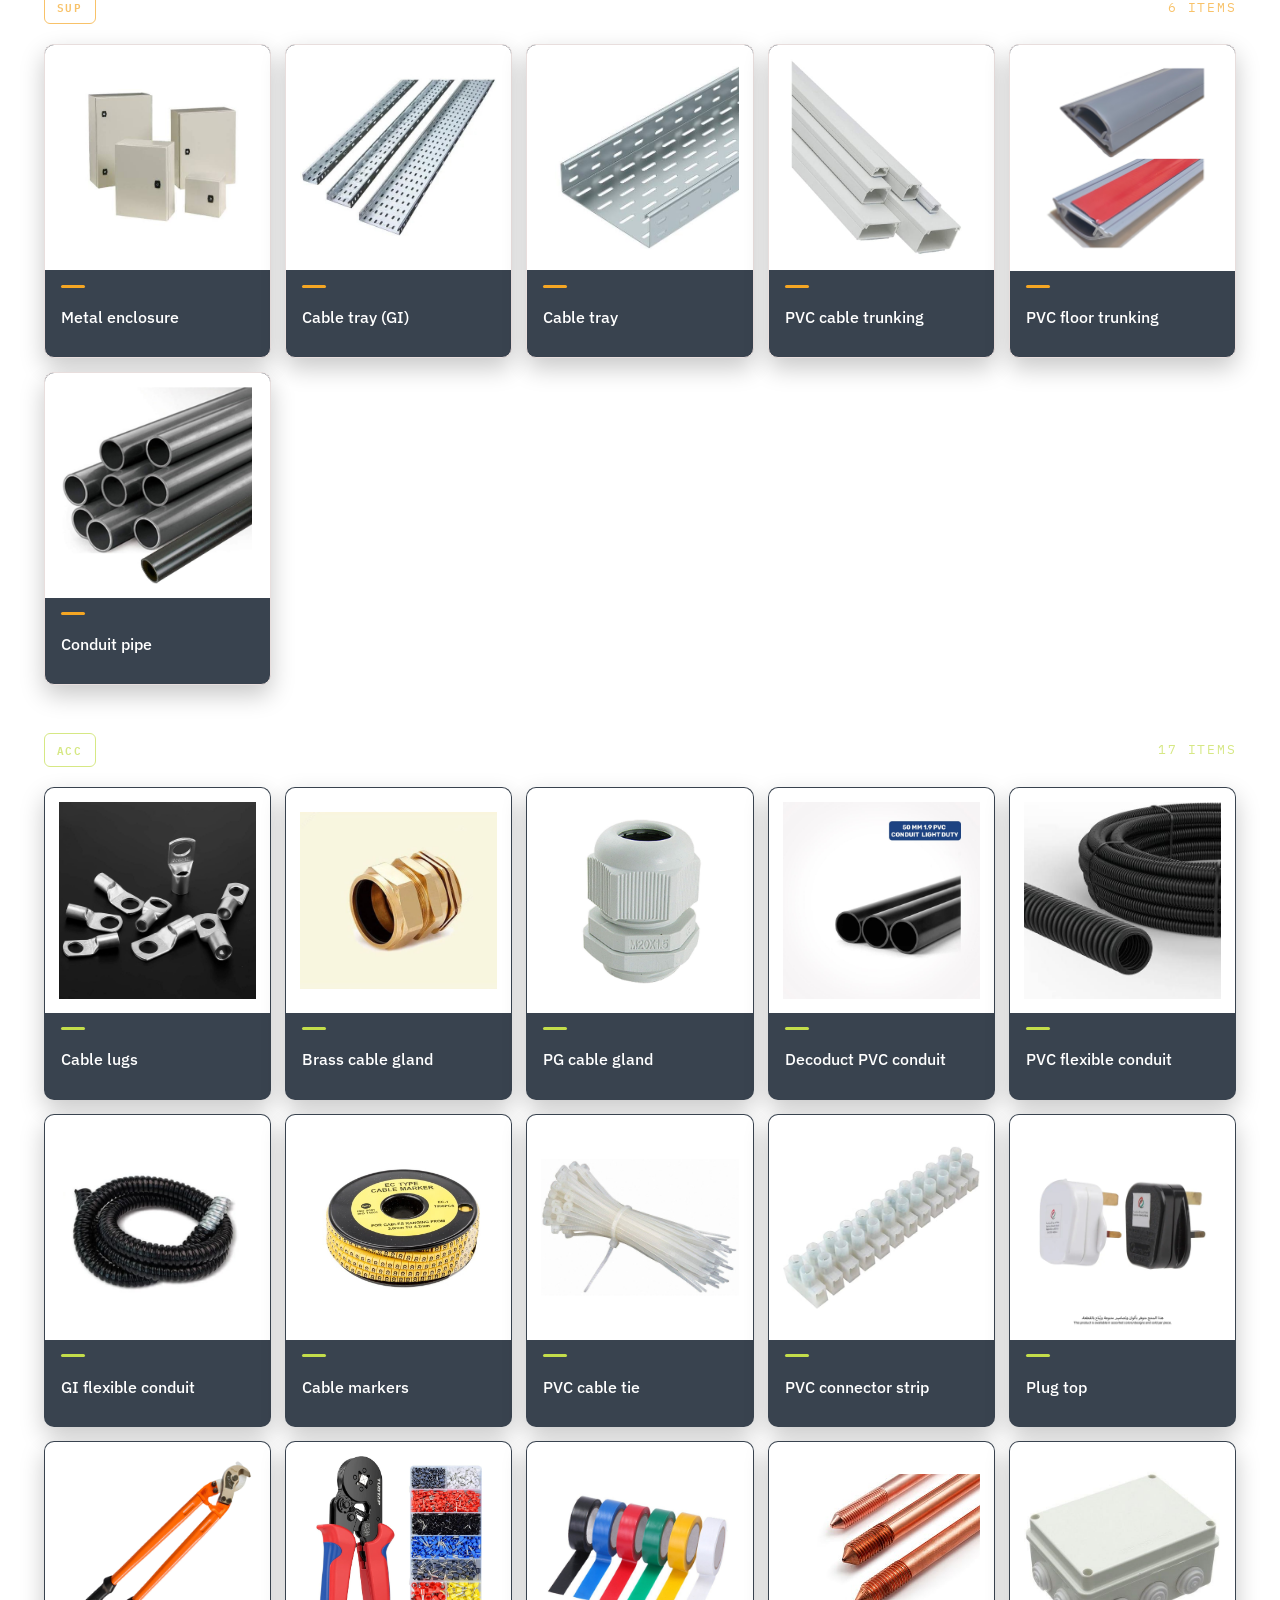
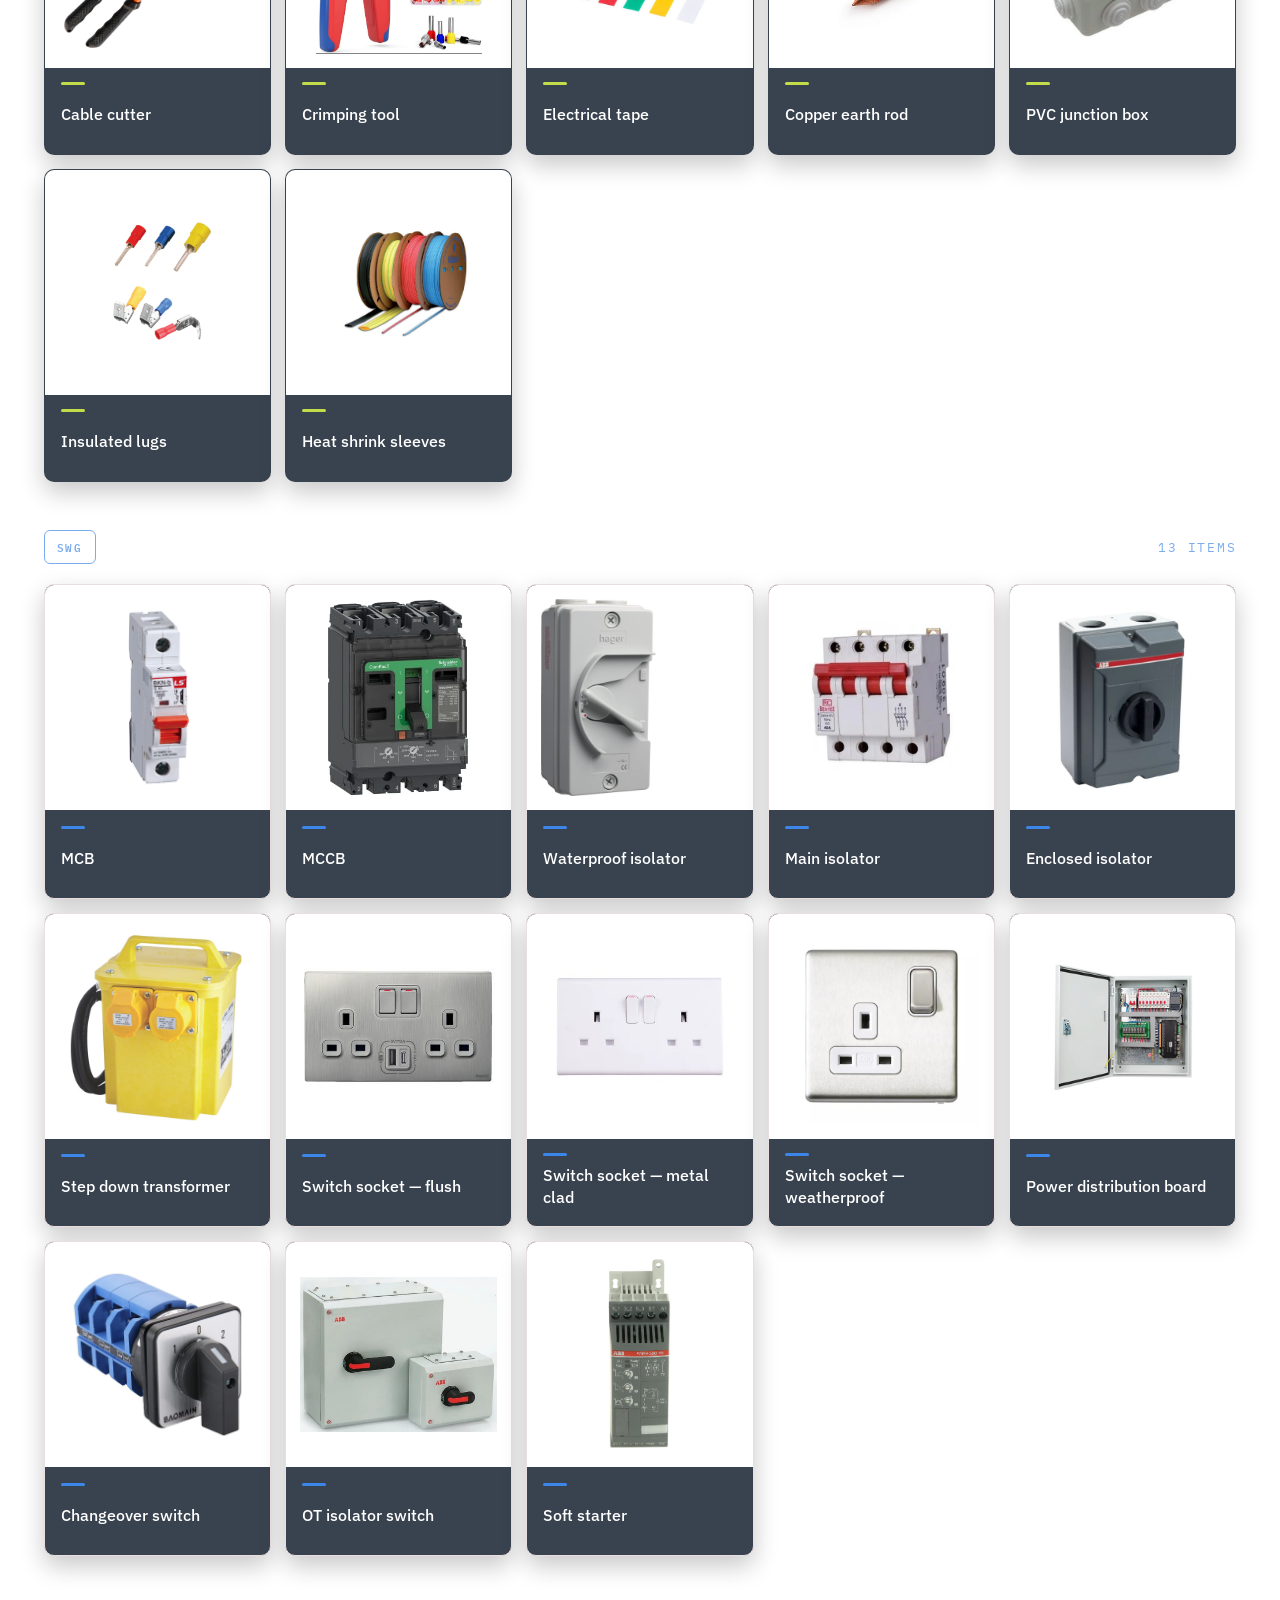
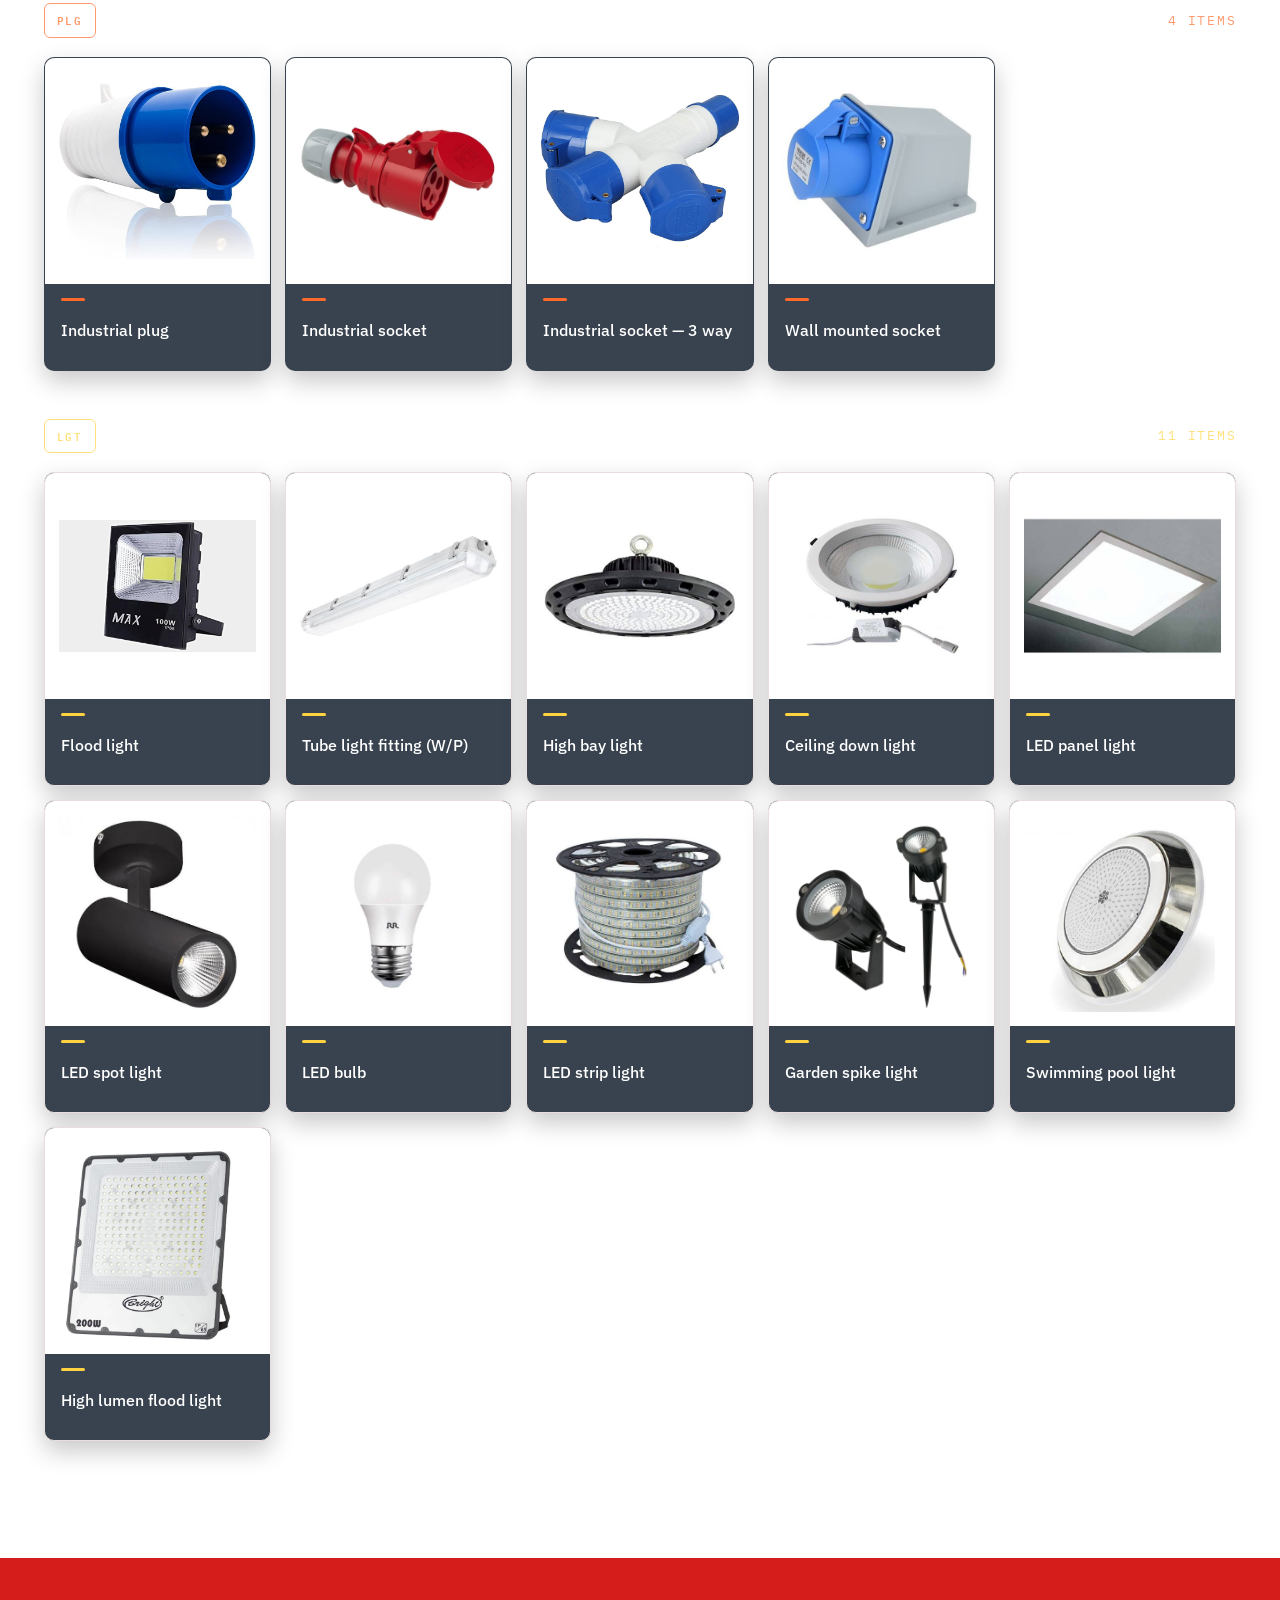
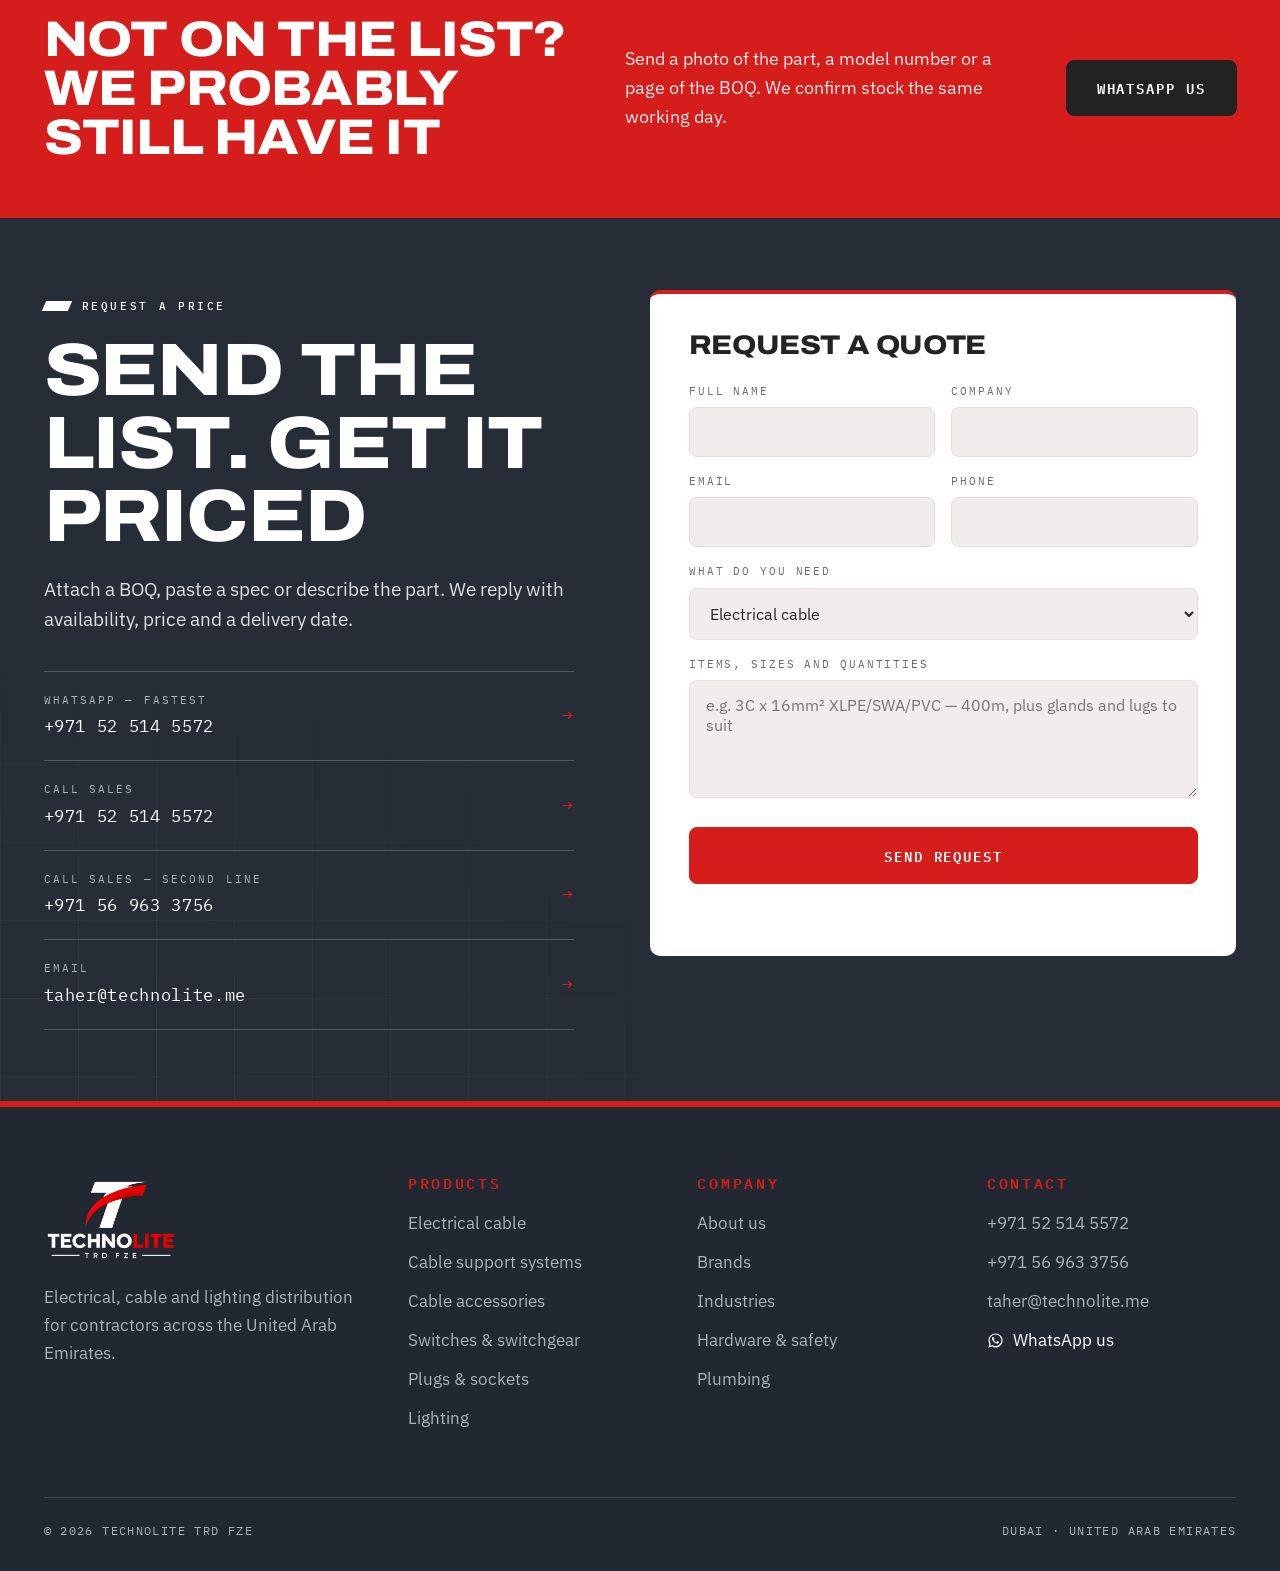
==== commit 5df637c7: "Update" ====
--- a/index.html
+++ b/index.html
@@ -16,7 +16,7 @@
 <link rel="preconnect" href="https://fonts.gstatic.com" crossorigin />
 <link href="https://fonts.googleapis.com/css2?family=Archivo:wdth,wght@75..125,400..900&family=IBM+Plex+Mono:wght@400;500;600&family=IBM+Plex+Sans:wght@400;500;600&display=swap" rel="stylesheet" />
 
-<link rel="stylesheet" href="technolite.css?v=8" />
+<link rel="stylesheet" href="technolite.css?v=9" />
 </head>
 <body>
 
@@ -84,13 +84,9 @@
         </div>
       </div>
 
-      <div class="hero-stack">
-        <figure class="t1"><img src="WhatsApp Image 2026-02-03 at 16.01.17.jpeg" alt="Armoured cable" loading="eager" /></figure>
-        <figure class="t2"><img src="WhatsApp Image 2026-02-16 at 12.17.27.jpeg" alt="MCB" loading="eager" /></figure>
-        <figure class="t3"><img src="WhatsApp Image 2026-02-03 at 16.01.39 (1).jpeg" alt="Wall mounted socket" loading="eager" /></figure>
-        <figure class="t4"><img src="WhatsApp Image 2026-02-03 at 16.01.40.jpeg" alt="Flood light" loading="eager" /></figure>
-        <figure class="t5"><img src="WhatsApp Image 2026-02-03 at 16.01.25.jpeg" alt="Brass cable gland" loading="eager" /></figure>
-      </div>
+      <figure class="hero-shot">
+        <img src="hero-products.jpg" alt="Cables, switchgear, isolators and wiring accessories supplied by Technolite" width="1400" height="1395" loading="eager" />
+      </figure>
     </article>
 
     <article class="slide" data-slide="1">
@@ -107,13 +103,9 @@
         </div>
       </div>
 
-      <div class="hero-stack">
-        <figure class="t1"><img src="WhatsApp Image 2026-02-16 at 12.26.38.jpeg" alt="Cable tray" loading="lazy" /></figure>
-        <figure class="t2"><img src="WhatsApp Image 2026-02-16 at 12.18.04.jpeg" alt="MCCB" loading="lazy" /></figure>
-        <figure class="t3"><img src="WhatsApp Image 2026-02-03 at 16.01.42.jpeg" alt="LED panel light" loading="lazy" /></figure>
-        <figure class="t4"><img src="WhatsApp Image 2026-02-03 at 16.01.37 (1).jpeg" alt="Industrial plug" loading="lazy" /></figure>
-        <figure class="t5"><img src="WhatsApp Image 2026-02-03 at 16.01.23.jpeg" alt="Cable lugs" loading="lazy" /></figure>
-      </div>
+      <figure class="hero-shot">
+        <img src="hero-products.jpg" alt="Cables, switchgear, isolators and wiring accessories supplied by Technolite" width="1400" height="1395" loading="eager" />
+      </figure>
     </article>
 
     <article class="slide" data-slide="2">
@@ -130,13 +122,9 @@
         </div>
       </div>
 
-      <div class="hero-stack">
-        <figure class="t1"><img src="WhatsApp Image 2026-02-27 at 00.40.32.jpeg" alt="Power distribution board" loading="lazy" /></figure>
-        <figure class="t2"><img src="WhatsApp Image 2026-02-03 at 16.01.20.jpeg" alt="PVC flexible cable" loading="lazy" /></figure>
-        <figure class="t3"><img src="WhatsApp Image 2026-02-03 at 16.01.41.jpeg" alt="High bay light" loading="lazy" /></figure>
-        <figure class="t4"><img src="WhatsApp Image 2026-02-27 at 00.35.54.jpeg" alt="Conduit pipe" loading="lazy" /></figure>
-        <figure class="t5"><img src="WhatsApp Image 2026-02-03 at 16.01.33.jpeg" alt="Crimping tool" loading="lazy" /></figure>
-      </div>
+      <figure class="hero-shot">
+        <img src="hero-products.jpg" alt="Cables, switchgear, isolators and wiring accessories supplied by Technolite" width="1400" height="1395" loading="eager" />
+      </figure>
     </article>
 
   </div>
@@ -258,28 +246,28 @@
 
     <div class="rail rv">
       <div class="rail-track" id="rail-track">
-        <div class="rail-item"><img src="https://i.ibb.co/tw4bKBgy/image.png" alt="" loading="lazy" /></div>
-        <div class="rail-item"><img src="https://i.ibb.co/Y79VRQyh/ducab-news-placeholder.jpg" alt="Ducab" loading="lazy" /></div>
-        <div class="rail-item"><img src="https://i.ibb.co/pv933MXr/unnamed.png" alt="" loading="lazy" /></div>
-        <div class="rail-item"><img src="https://i.ibb.co/LhggVrkz/image.png" alt="" loading="lazy" /></div>
-        <div class="rail-item"><img src="https://i.ibb.co/m553GLrp/image.png" alt="" loading="lazy" /></div>
-        <div class="rail-item"><img src="https://i.ibb.co/zWjzTM7Z/unnamed.jpg" alt="" loading="lazy" /></div>
-        <div class="rail-item"><img src="https://i.ibb.co/Mx1STxkc/image.png" alt="" loading="lazy" /></div>
-        <div class="rail-item"><img src="https://i.ibb.co/ccRwFv8h/Legrand-logo.jpg" alt="Legrand" loading="lazy" /></div>
-        <div class="rail-item"><img src="https://i.ibb.co/5tTwdXX/hager.png" alt="Hager" loading="lazy" /></div>
-        <div class="rail-item"><img src="https://i.ibb.co/84m2RMTF/69-SPYb-AJYHys-Ew3a-Fh0bj7s0lf2u2r4-BYi-Umty-LA.webp" alt="" loading="lazy" /></div>
-        <div class="rail-item"><img src="https://i.ibb.co/HT3YbG4v/unnamed.png" alt="" loading="lazy" /></div>
-        <div class="rail-item"><img src="https://i.ibb.co/V0J9NwfF/MK-Logo.jpg" alt="MK" loading="lazy" /></div>
-        <div class="rail-item"><img src="https://i.ibb.co/Xfx3HnRc/Cellpack.png" alt="Cellpack" loading="lazy" /></div>
-        <div class="rail-item"><img src="https://i.ibb.co/k6rH1yyg/PCE.png" alt="PCE" loading="lazy" /></div>
-        <div class="rail-item"><img src="https://i.ibb.co/rGr51x2S/unnamed.jpg" alt="" loading="lazy" /></div>
-        <div class="rail-item"><img src="https://biofuels-news.com/conference/sustainableaviationfuels/wp-content/uploads/sites/2/2023/12/Alfanar-Logo.png" alt="Alfanar" loading="lazy" /></div>
-        <div class="rail-item"><img src="https://theme.zdassets.com/theme_assets/1986480/215a629f17edb216fedae51fd35fccab75caa881.png" alt="" loading="lazy" /></div>
-        <div class="rail-item"><img src="https://clarkehandtools.com/wp-content/uploads/2020/05/logo.png" alt="Clarke" loading="lazy" /></div>
-        <div class="rail-item"><img src="https://wl-img-prd.s3-accelerate.amazonaws.com/8fd14f1d-b7d6-4677-943c-d437344121e0-h.jpeg" alt="" loading="lazy" /></div>
-        <div class="rail-item"><img src="https://iep-edistributor.com/brand_img/brand_image-21.png?t=1716175845" alt="" loading="lazy" /></div>
-        <div class="rail-item"><img src="https://upload.wikimedia.org/wikipedia/commons/thumb/1/15/3M_wordmark.svg/1280px-3M_wordmark.svg.png" alt="3M" loading="lazy" /></div>
-        <div class="rail-item"><img src="https://upload.wikimedia.org/wikipedia/commons/thumb/8/83/Mapei_logo.svg/960px-Mapei_logo.svg.png" alt="Mapei" loading="lazy" /></div>
+        <div class="rail-item"><img src="brands/logo-00.png" alt="" loading="lazy" /></div>
+        <div class="rail-item"><img src="brands/logo-01.png" alt="Ducab" loading="lazy" /></div>
+        <div class="rail-item"><img src="brands/logo-02.png" alt="" loading="lazy" /></div>
+        <div class="rail-item"><img src="brands/logo-03.png" alt="" loading="lazy" /></div>
+        <div class="rail-item"><img src="brands/logo-04.png" alt="" loading="lazy" /></div>
+        <div class="rail-item"><img src="brands/logo-05.png" alt="" loading="lazy" /></div>
+        <div class="rail-item"><img src="brands/logo-06.png" alt="" loading="lazy" /></div>
+        <div class="rail-item"><img src="brands/logo-07.png" alt="Legrand" loading="lazy" /></div>
+        <div class="rail-item"><img src="brands/logo-08.png" alt="Hager" loading="lazy" /></div>
+        <div class="rail-item"><img src="brands/logo-09.png" alt="" loading="lazy" /></div>
+        <div class="rail-item"><img src="brands/logo-10.png" alt="" loading="lazy" /></div>
+        <div class="rail-item"><img src="brands/logo-11.png" alt="MK" loading="lazy" /></div>
+        <div class="rail-item"><img src="brands/logo-12.png" alt="Cellpack" loading="lazy" /></div>
+        <div class="rail-item"><img src="brands/logo-13.png" alt="PCE" loading="lazy" /></div>
+        <div class="rail-item"><img src="brands/logo-14.png" alt="" loading="lazy" /></div>
+        <div class="rail-item"><img src="brands/logo-15.png" alt="Alfanar" loading="lazy" /></div>
+        <div class="rail-item"><img src="brands/logo-16.png" alt="" loading="lazy" /></div>
+        <div class="rail-item"><img src="brands/logo-17.png" alt="Clarke" loading="lazy" /></div>
+        <div class="rail-item"><img src="brands/logo-18.png" alt="" loading="lazy" /></div>
+        <div class="rail-item"><img src="brands/logo-19.png" alt="" loading="lazy" /></div>
+        <div class="rail-item"><img src="brands/logo-20.png" alt="3M" loading="lazy" /></div>
+        <div class="rail-item"><img src="brands/logo-21.png" alt="Mapei" loading="lazy" /></div>
       </div>
     </div>
   </div>
@@ -632,6 +620,6 @@
   <svg viewBox="0 0 24 24" fill="currentColor" aria-hidden="true"><path d="M12.04 2C6.58 2 2.13 6.45 2.13 11.91c0 1.75.46 3.46 1.32 4.96L2 22l5.25-1.38a9.9 9.9 0 0 0 4.79 1.22h.01c5.46 0 9.91-4.45 9.91-9.91 0-2.65-1.03-5.14-2.9-7.01A9.82 9.82 0 0 0 12.04 2Zm0 18.02h-.01a8.2 8.2 0 0 1-4.19-1.15l-.3-.18-3.12.82.83-3.04-.2-.31a8.2 8.2 0 0 1-1.26-4.38c0-4.54 3.7-8.23 8.25-8.23a8.2 8.2 0 0 1 8.24 8.24c0 4.54-3.7 8.23-8.24 8.23Zm4.52-6.16c-.25-.12-1.47-.72-1.69-.81-.23-.08-.39-.12-.56.13-.16.24-.64.8-.78.97-.14.16-.29.18-.54.06-.25-.13-1.05-.39-1.99-1.23-.74-.66-1.23-1.47-1.38-1.72-.14-.25-.01-.38.11-.5.11-.11.25-.29.37-.43.13-.15.17-.25.25-.41.08-.17.04-.31-.02-.43-.06-.12-.56-1.34-.76-1.84-.2-.48-.4-.42-.56-.42h-.47c-.16 0-.43.06-.65.31-.22.25-.85.83-.85 2.03s.87 2.35.99 2.51c.12.16 1.71 2.61 4.14 3.66.58.25 1.03.4 1.38.51.58.18 1.11.16 1.53.1.47-.07 1.47-.6 1.67-1.18.21-.58.21-1.07.15-1.18-.06-.11-.22-.17-.47-.29Z"/></svg>
 </a>
 
-<script src="technolite.js?v=8"></script>
+<script src="technolite.js?v=9"></script>
 </body>
-</html>
+</html>
--- a/technolite.css
+++ b/technolite.css
@@ -1710,3 +1710,96 @@
   font-size: 12.5px; color: var(--muted); letter-spacing: .04em; margin-top: 1px;
 }
 .header-phone b{ line-height: 1.15; }
+
+/* ============================================================
+   v9 — single hero photograph, larger headings, bigger logo,
+        evenly-sized brand logos
+   ============================================================ */
+
+/* ---------- hero photograph ---------- */
+.hero-shot{
+  position: relative; margin: 0;
+  width: min(700px, 100%);
+  justify-self: end;
+}
+.hero-shot::after{                       /* red bloom behind the shot */
+  content: ""; position: absolute; inset: 6% -8% 4% 6%; z-index: -1;
+  background: radial-gradient(closest-side, rgba(213,30,28,.45), transparent 74%);
+  filter: blur(18px);
+}
+.hero-shot img{
+  width: 100%; height: auto; display: block;
+  /* the photo's own background melts into the page instead of
+     sitting in a hard rectangle */
+  -webkit-mask-image:
+    linear-gradient(90deg, transparent 0%, #000 15%, #000 94%, transparent 100%),
+    linear-gradient(180deg, transparent 0%, #000 8%, #000 91%, transparent 100%);
+  mask-image:
+    linear-gradient(90deg, transparent 0%, #000 15%, #000 94%, transparent 100%),
+    linear-gradient(180deg, transparent 0%, #000 8%, #000 91%, transparent 100%);
+  -webkit-mask-composite: source-in;
+  mask-composite: intersect;
+}
+@media (max-width: 940px){
+  .hero-shot{ justify-self: center; width: min(560px, 100%); margin-top: 18px; }
+  .hero-shot img{
+    -webkit-mask-image: linear-gradient(180deg, #000 0%, #000 88%, transparent 100%);
+    mask-image: linear-gradient(180deg, #000 0%, #000 88%, transparent 100%);
+  }
+}
+
+/* ---------- headings up a size ---------- */
+.section-head h2{ font-size: clamp(40px, 6.2vw, 82px); }
+.about2 h2{ font-size: clamp(38px, 5.2vw, 70px); }
+.quote h2{ font-size: clamp(40px, 5.8vw, 76px); }
+.page-hero h1{ font-size: clamp(40px, 5.6vw, 78px); }
+.cat-head h3{ font-size: clamp(26px, 3vw, 42px); }
+.strip h3{ font-size: clamp(30px, 4vw, 50px); }
+.div-card h3{ font-size: 26px; }
+.range h3{ font-size: 24px; }
+.cap h3{ font-size: 23px; }
+.steps h3{ font-size: clamp(19px, 1.9vw, 24px); }
+.terms h4{ font-size: 12.5px; }
+.form h3{ font-size: 27px; }
+.footer h4{ font-size: 15px; }
+.empty h3{ font-size: 26px; }
+.trust-panel h3{ font-size: clamp(19px, 1.7vw, 23px); }
+.index-card h2{ font-size: 12px; }
+
+/* ---------- header logo ---------- */
+.brand img{ height: 62px; }
+:root{ --header-h: 104px; }
+@media (max-width: 980px){ :root{ --header-h: 88px; } .brand img{ height: 52px; } }
+
+/* ---------- brand rail: one box, one size ---------- */
+.rail-item{
+  width: 230px; height: 104px;
+  display: flex; align-items: center; justify-content: center;
+  padding: 0 16px;
+}
+.rail-item img{
+  max-width: 100%; max-height: 100%;
+  width: auto; height: auto;
+  object-fit: contain;
+}
+
+/* brand logos: one common cap-height reads as "same size" far better
+   than one common bounding box, because the sources differ in shape */
+.rail-item{ width: 240px; height: 108px; }
+.rail-item img{
+  height: 56px; width: auto;
+  max-width: 190px; max-height: 56px;
+  object-fit: contain;
+}
+/* the bigger headings need more measure before they wrap */
+.section-head{ max-width: 1150px; }
+
+/* logos are now pre-trimmed to a common cap height, so the rail
+   only has to give each one an equal box */
+.rail{ padding: 22px 0; }
+.rail-item{ width: 200px; height: 92px; padding: 0 12px; }
+.rail-item img{
+  width: 100%; height: 100%;
+  max-width: none; max-height: none;
+  object-fit: contain;
+}
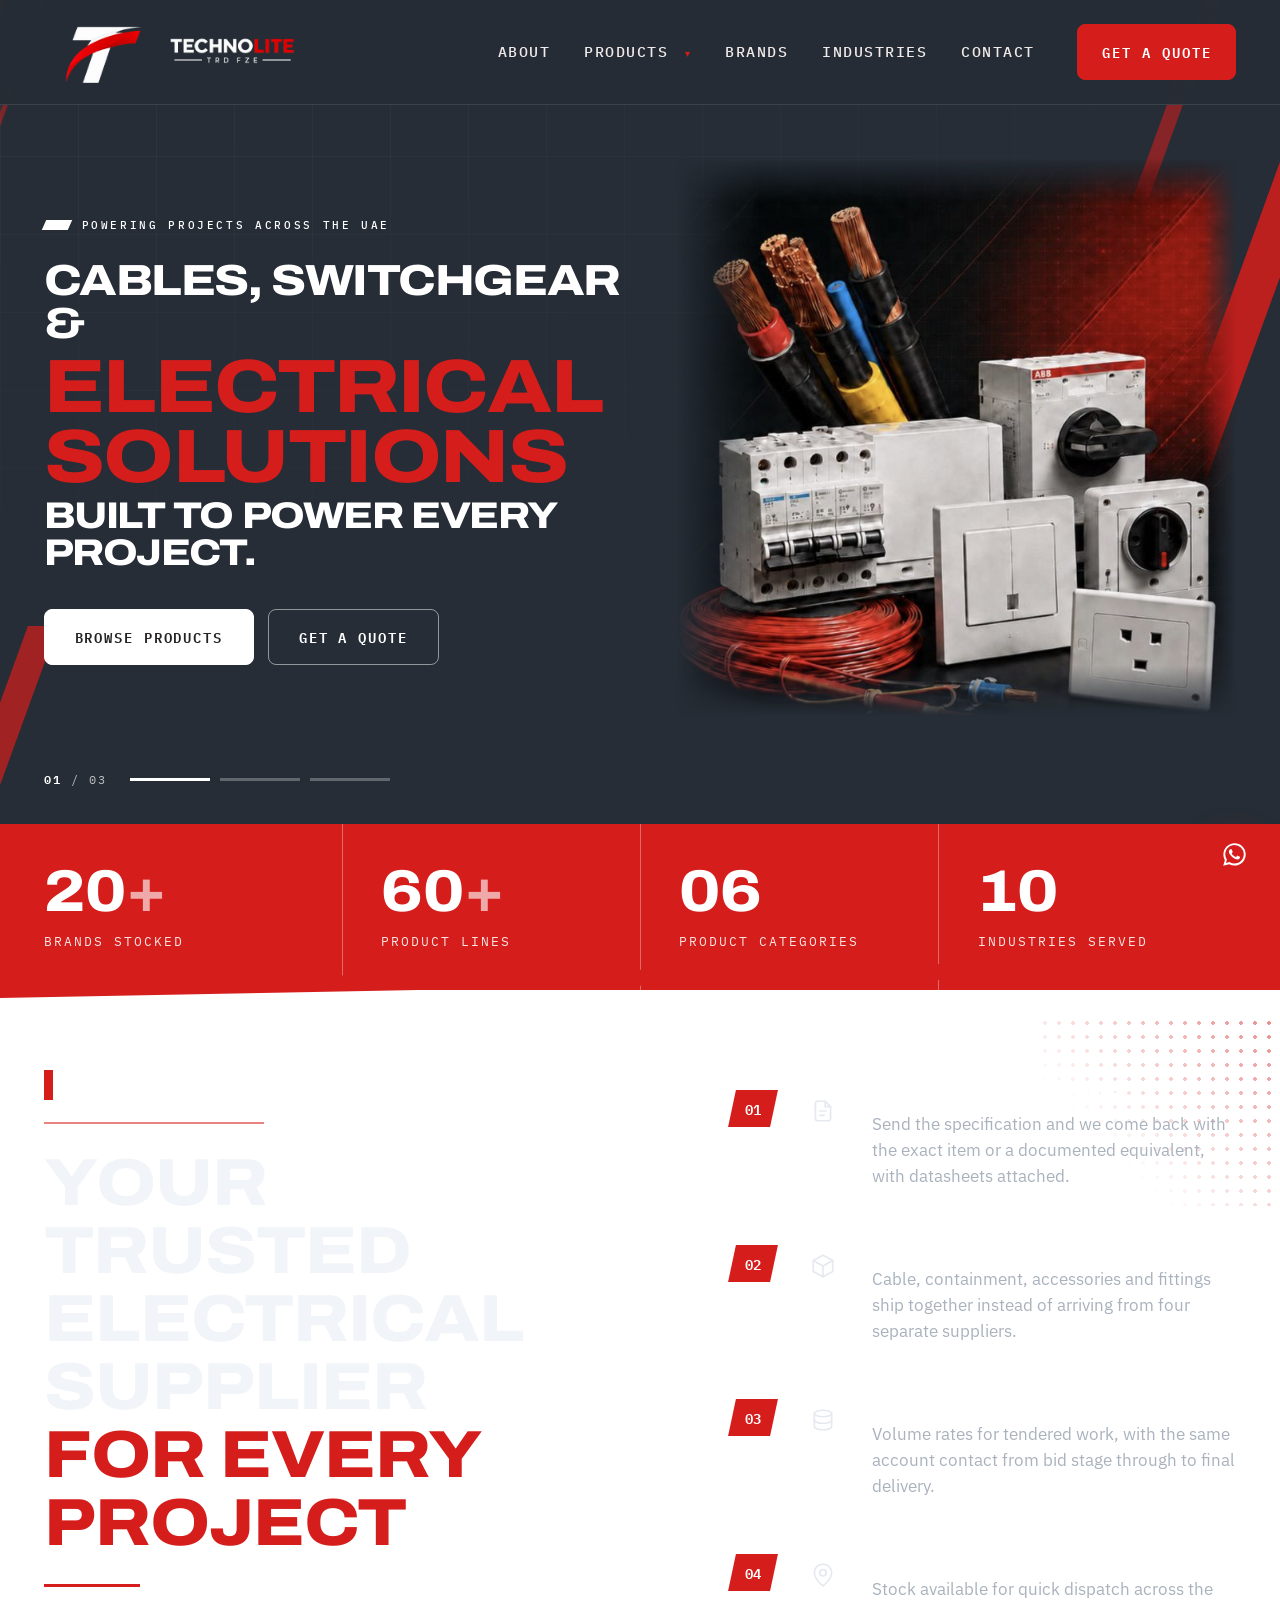
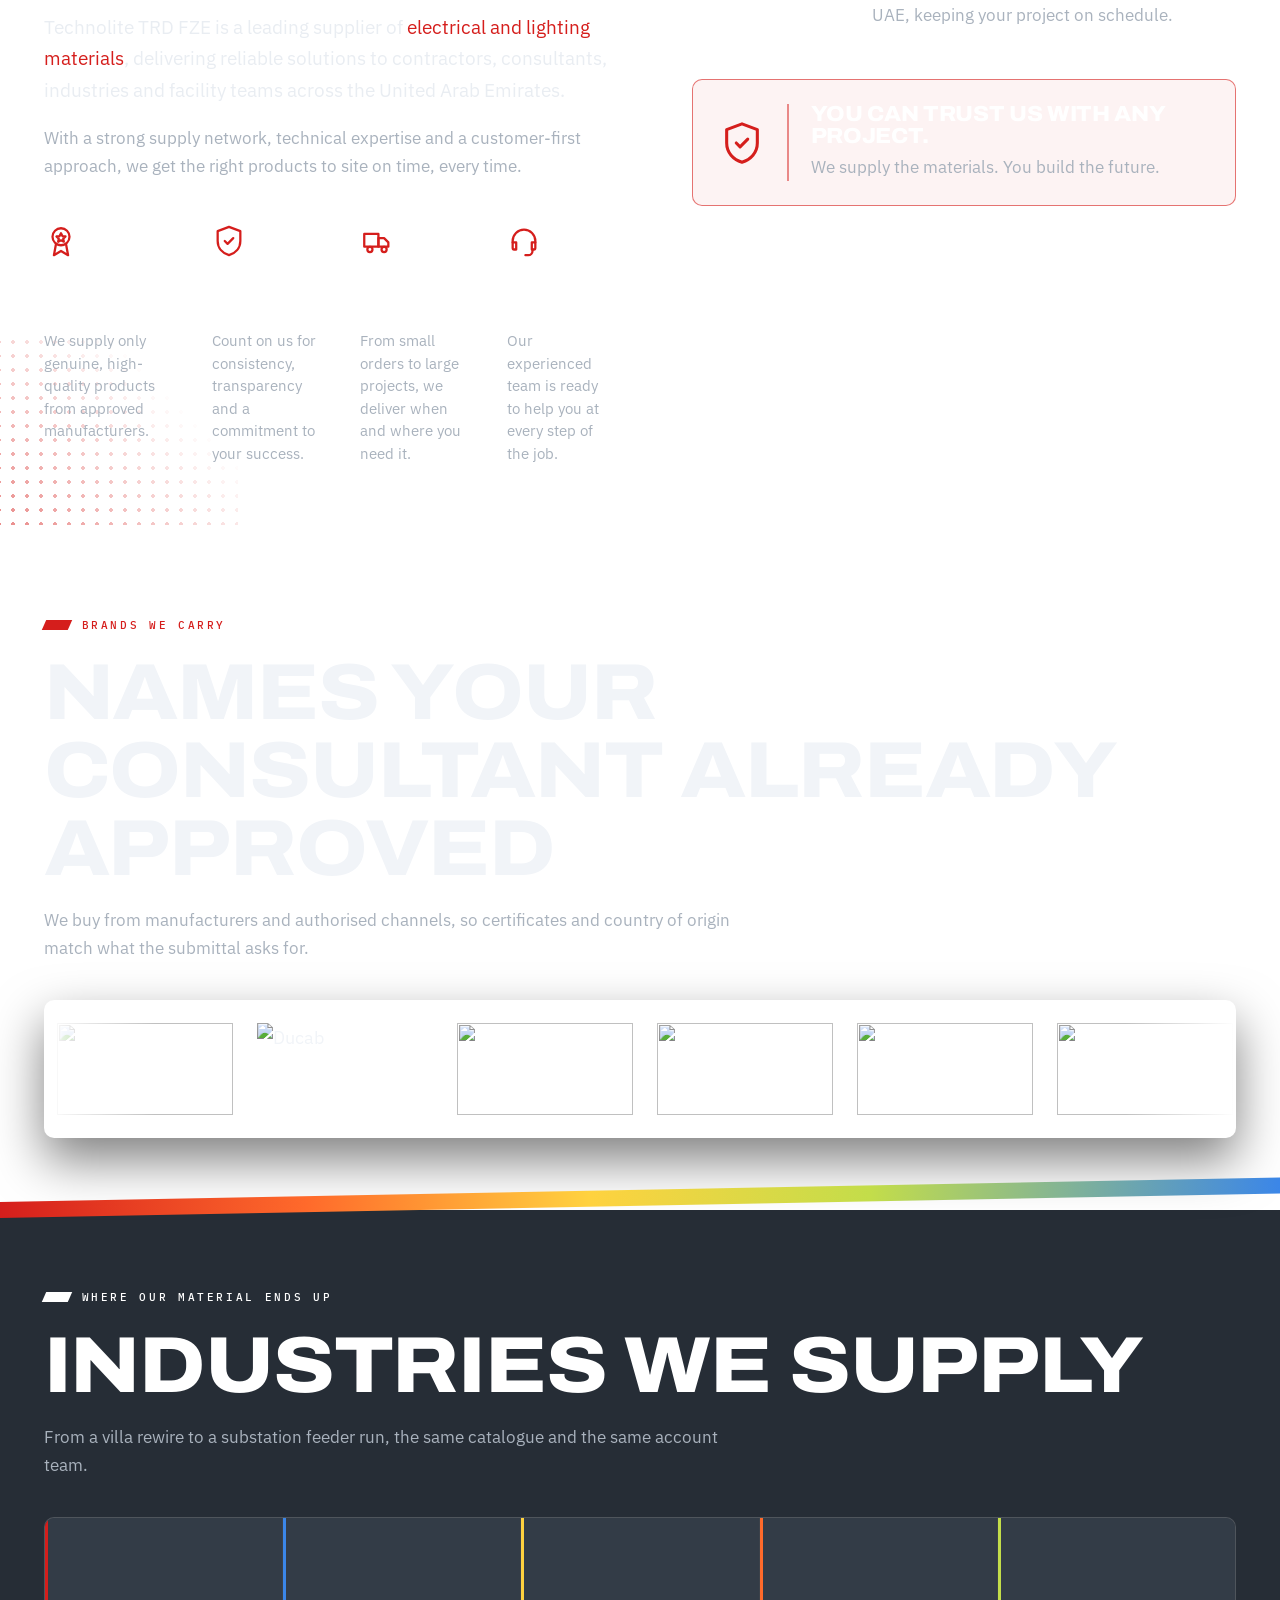
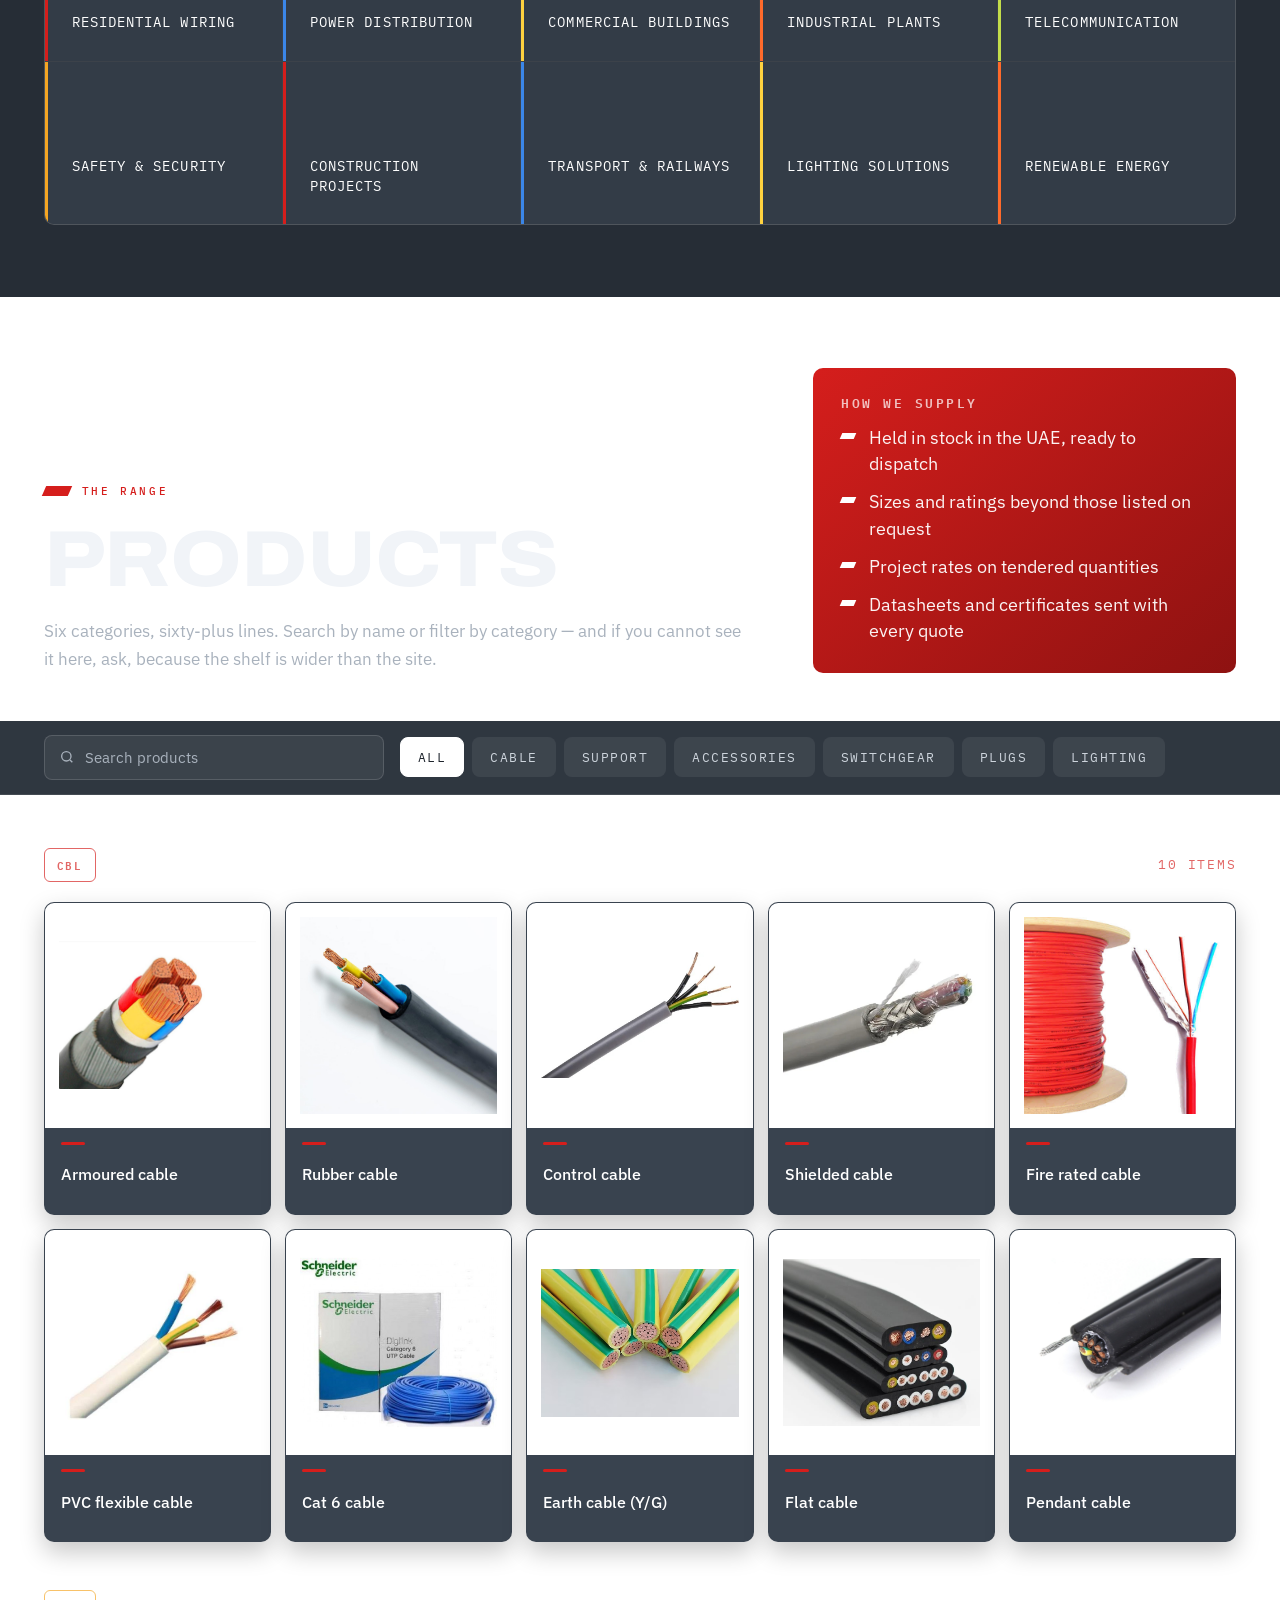
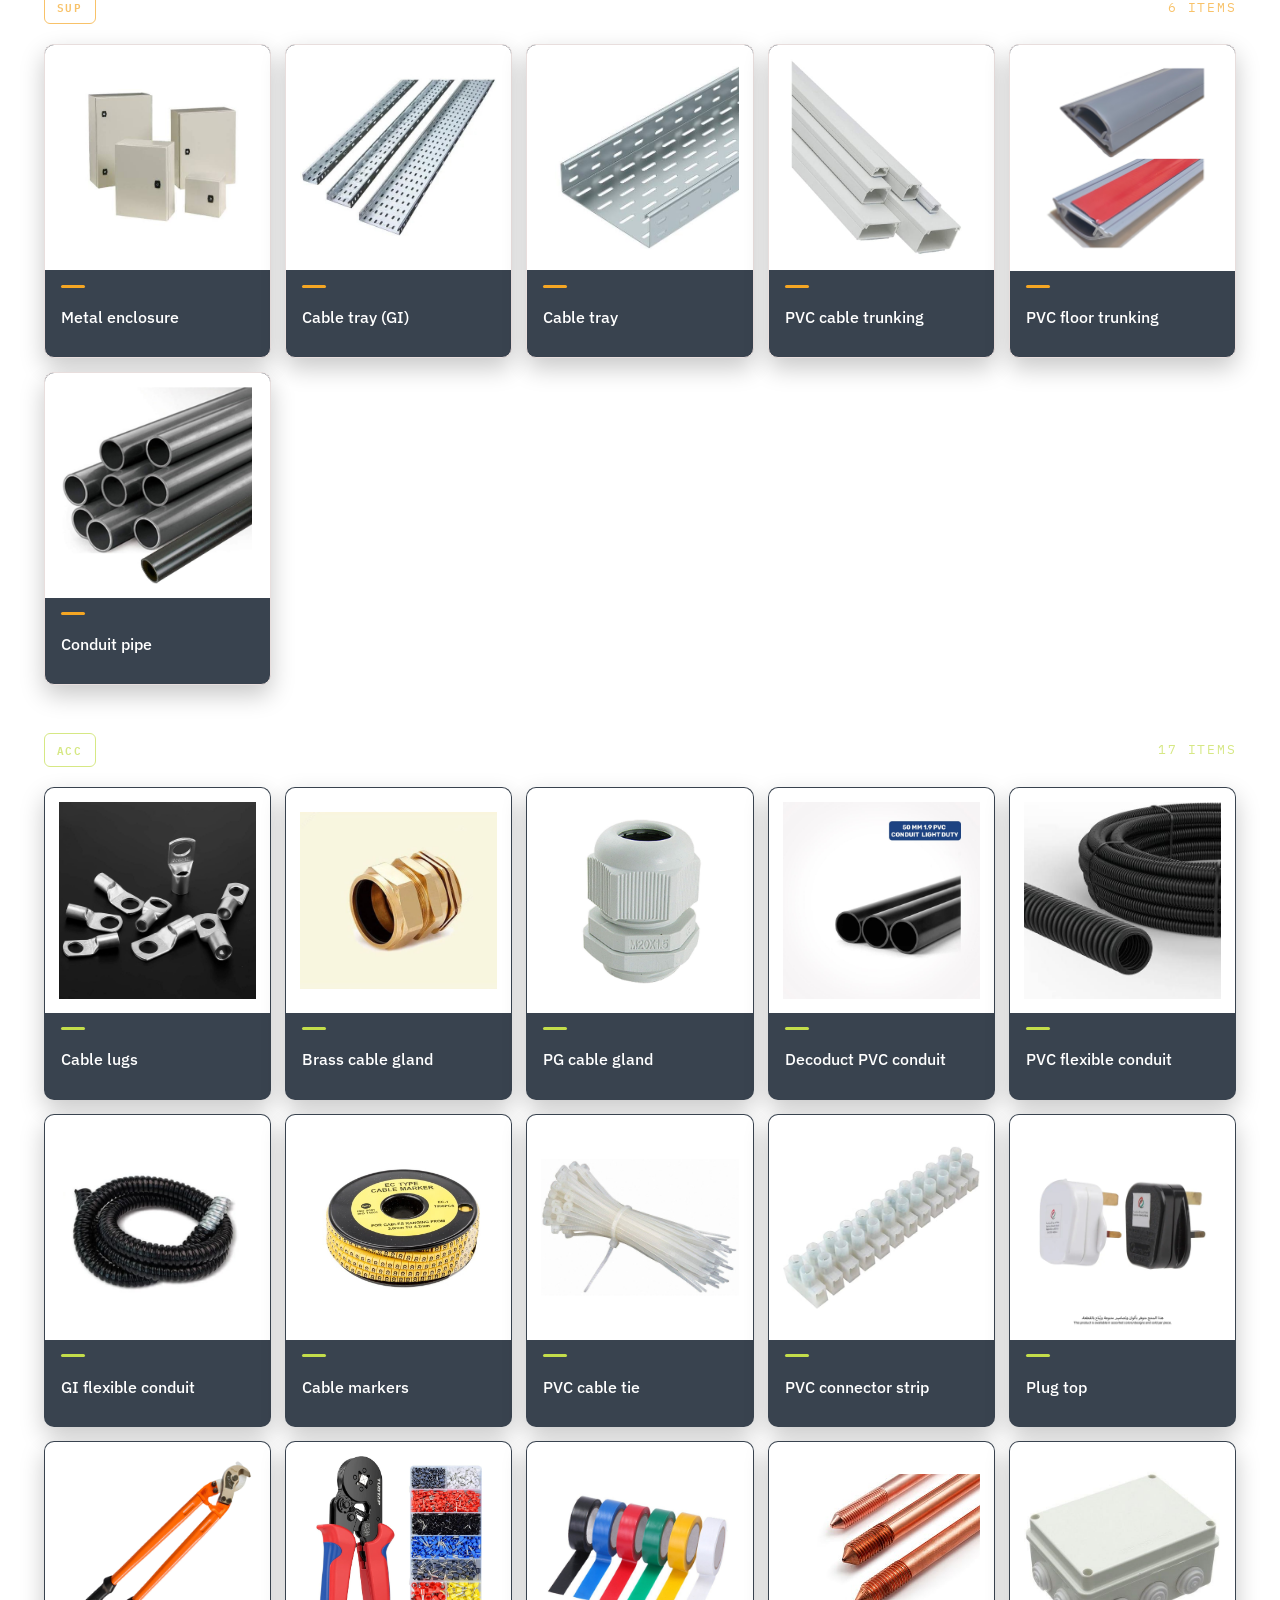
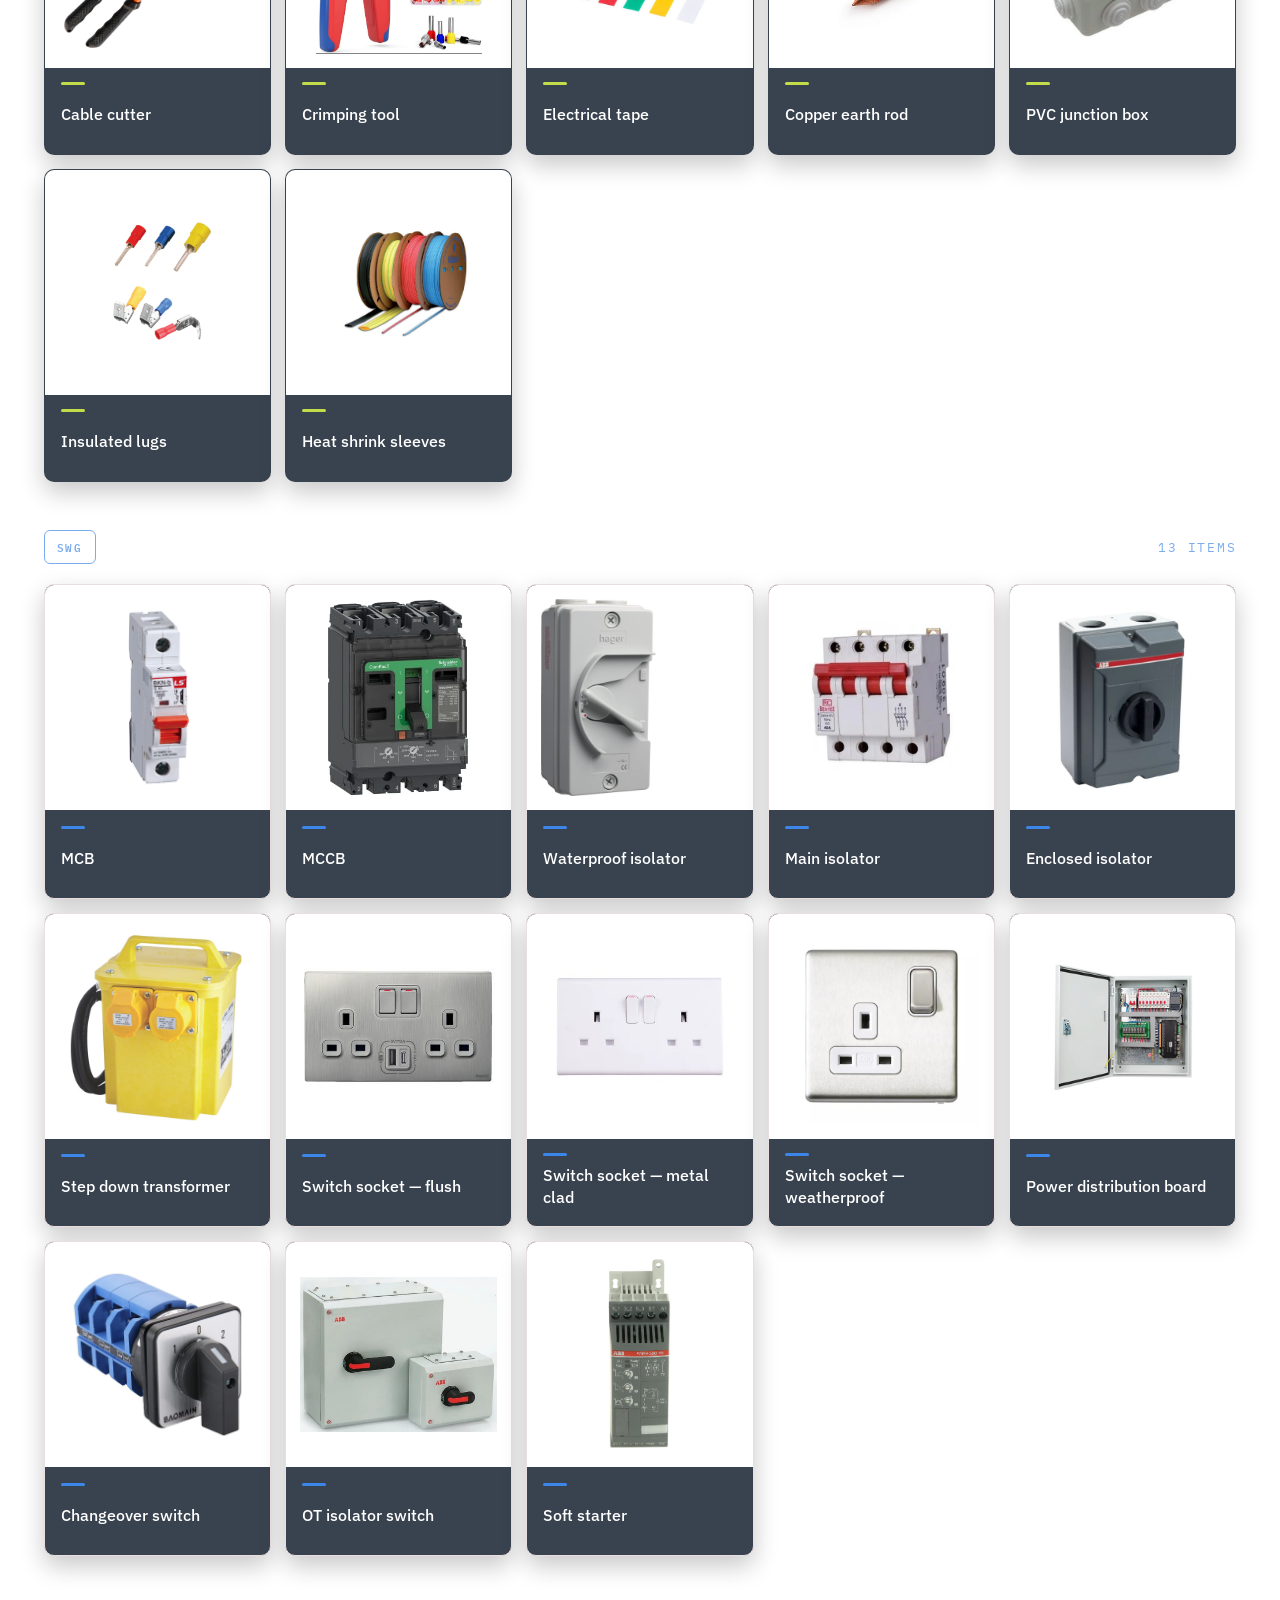
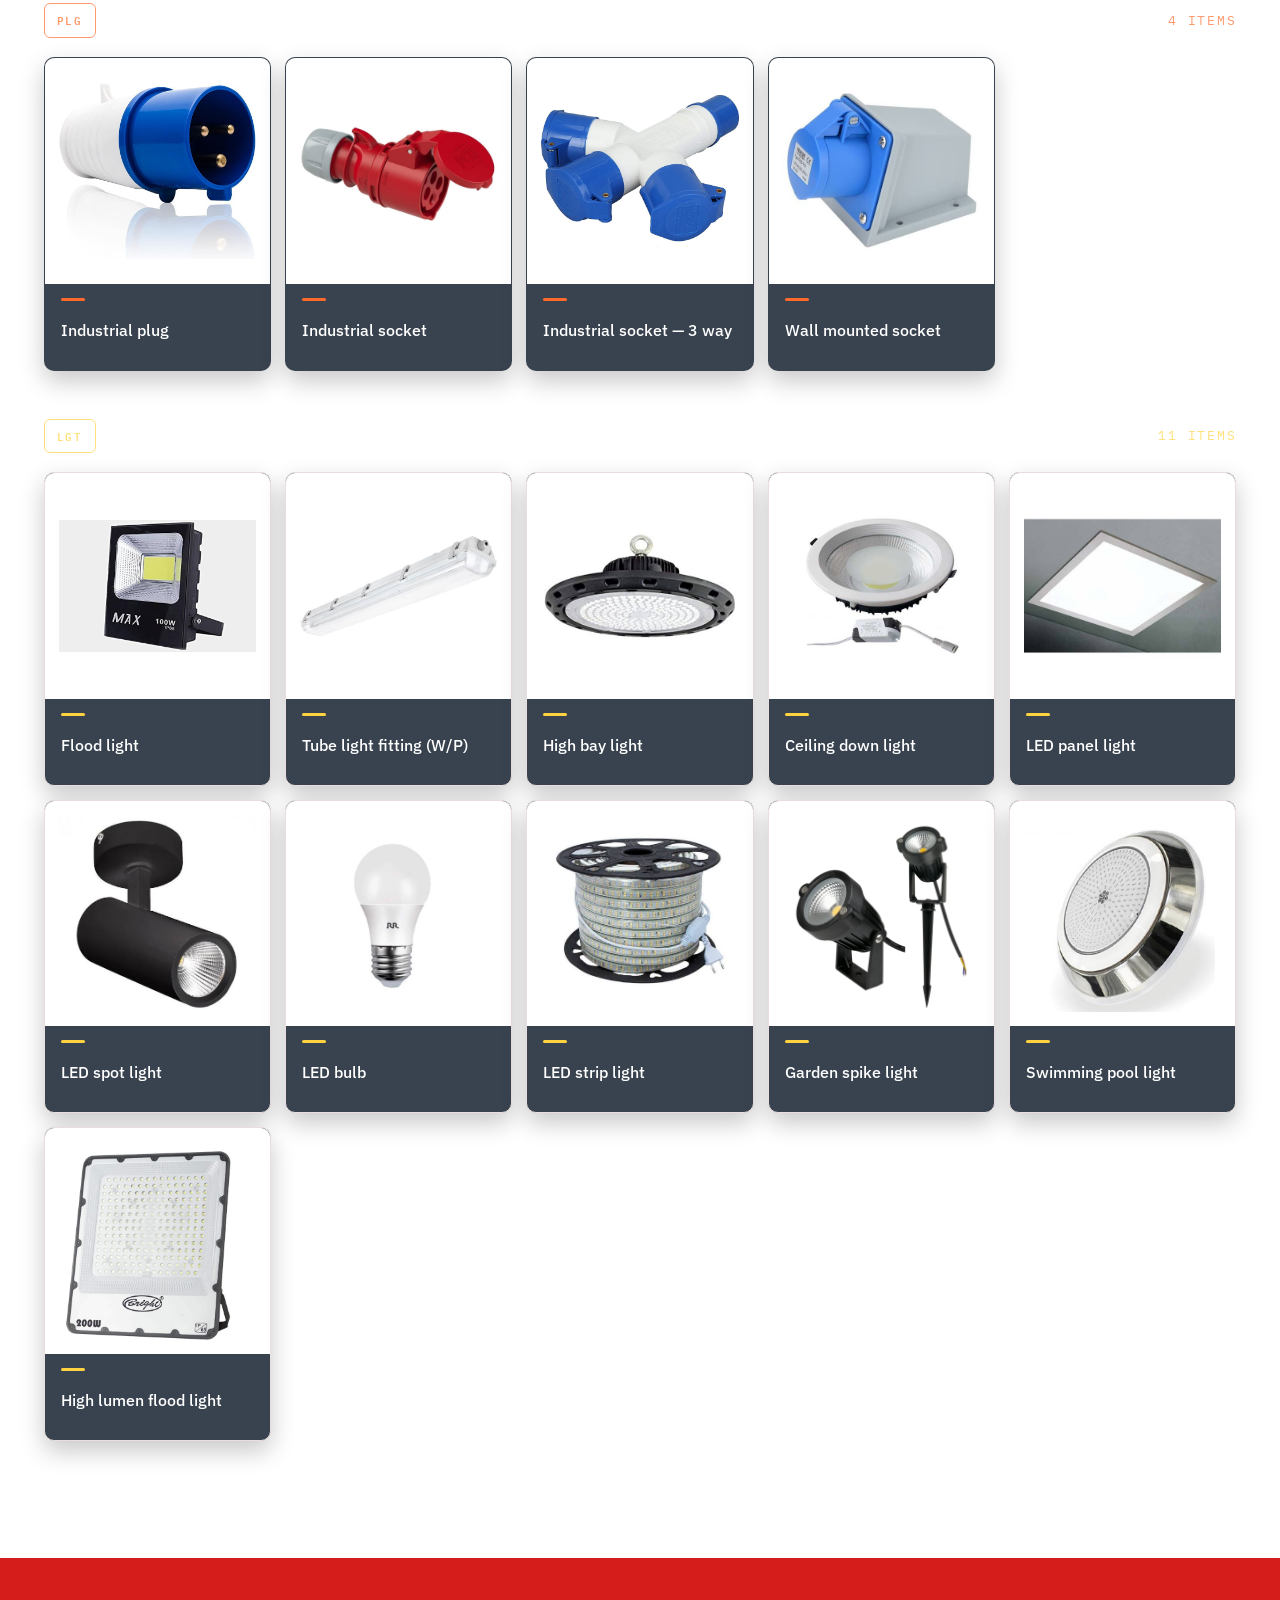
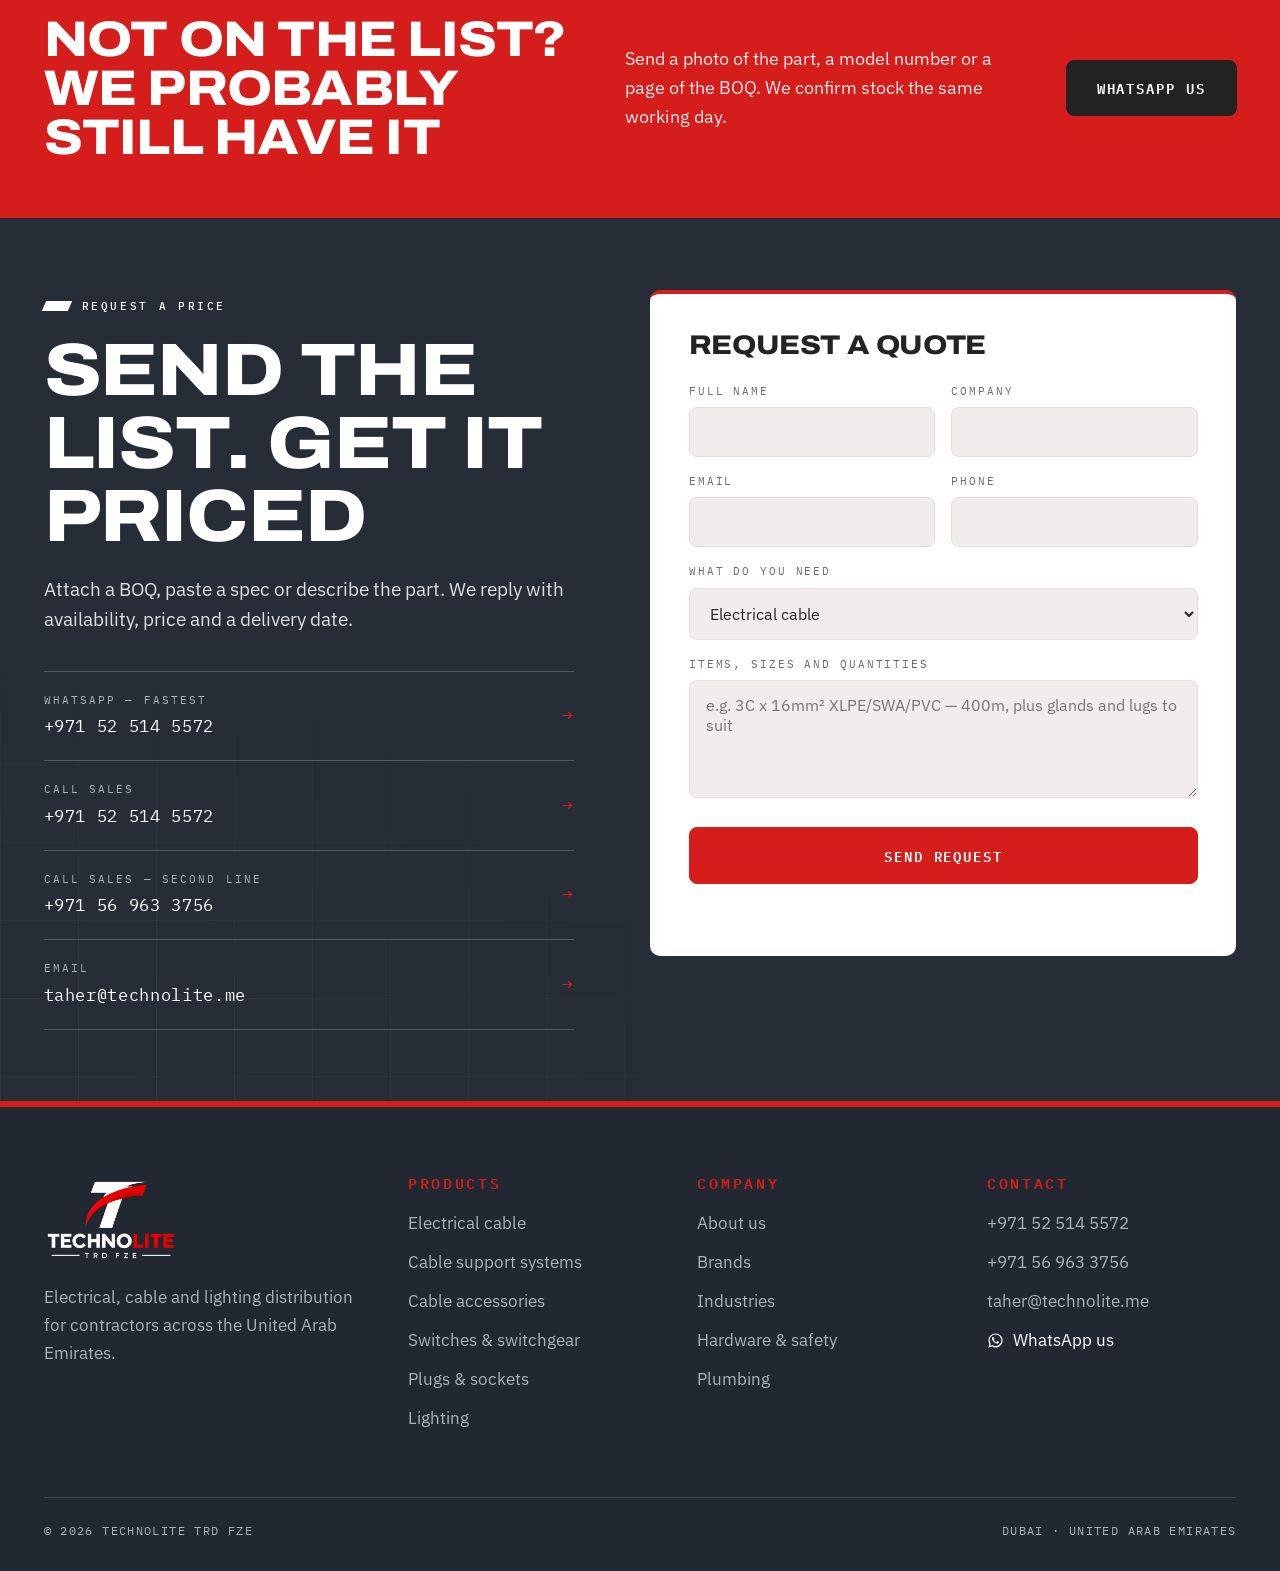
==== commit ba1fac37: "Update index.html" ====
--- a/index.html
+++ b/index.html
@@ -7,16 +7,16 @@
 <meta name="description" content="Technolite TRD FZE supplies contractors across the UAE with cables, cable support systems, accessories, switchgear, industrial plugs and lighting from 20+ trusted brands." />
 <meta name="theme-color" content="#121010" />
 
-<link rel="icon" href="favicon.ico?v=3" sizes="any" />
-<link rel="icon" type="image/png" sizes="32x32" href="favicon-32.png?v=3" />
-<link rel="icon" type="image/png" sizes="512x512" href="favicon.png?v=3" />
-<link rel="apple-touch-icon" sizes="180x180" href="apple-touch-icon.png?v=3" />
+<link rel="icon" href="asset/favicon.ico?v=3" sizes="any" />
+<link rel="icon" type="image/png" sizes="32x32" href="asset/favicon-32.png?v=3" />
+<link rel="icon" type="image/png" sizes="512x512" href="asset/favicon.png?v=3" />
+<link rel="apple-touch-icon" sizes="180x180" href="asset/apple-touch-icon.png?v=3" />
 
 <link rel="preconnect" href="https://fonts.googleapis.com" />
 <link rel="preconnect" href="https://fonts.gstatic.com" crossorigin />
 <link href="https://fonts.googleapis.com/css2?family=Archivo:wdth,wght@75..125,400..900&family=IBM+Plex+Mono:wght@400;500;600&family=IBM+Plex+Sans:wght@400;500;600&display=swap" rel="stylesheet" />
 
-<link rel="stylesheet" href="technolite.css?v=9" />
+<link rel="stylesheet" href="technolite.css?v=10" />
 </head>
 <body>
 
@@ -27,7 +27,7 @@
 <header class="header">
   <div class="wrap header-in">
     <a class="brand" href="#top" aria-label="Technolite TRD FZE — home">
-      <img src="technolite-logo-h-light.png" alt="Technolite TRD FZE" width="1214" height="300" />
+      <img src="asset/technolite-logo-h-light.png" alt="Technolite TRD FZE" width="1214" height="300" />
     </a>
 
     <nav class="nav" aria-label="Main">
@@ -85,7 +85,7 @@
       </div>
 
       <figure class="hero-shot">
-        <img src="hero-products.jpg" alt="Cables, switchgear, isolators and wiring accessories supplied by Technolite" width="1400" height="1395" loading="eager" />
+        <img src="images/hero-products.jpg" alt="Cables, switchgear, isolators and wiring accessories supplied by Technolite" width="1400" height="1395" loading="eager" />
       </figure>
     </article>
 
@@ -104,7 +104,7 @@
       </div>
 
       <figure class="hero-shot">
-        <img src="hero-products.jpg" alt="Cables, switchgear, isolators and wiring accessories supplied by Technolite" width="1400" height="1395" loading="eager" />
+        <img src="images/hero-products.jpg" alt="Cables, switchgear, isolators and wiring accessories supplied by Technolite" width="1400" height="1395" loading="eager" />
       </figure>
     </article>
 
@@ -123,7 +123,7 @@
       </div>
 
       <figure class="hero-shot">
-        <img src="hero-products.jpg" alt="Cables, switchgear, isolators and wiring accessories supplied by Technolite" width="1400" height="1395" loading="eager" />
+        <img src="images/hero-products.jpg" alt="Cables, switchgear, isolators and wiring accessories supplied by Technolite" width="1400" height="1395" loading="eager" />
       </figure>
     </article>
 
@@ -246,28 +246,28 @@
 
     <div class="rail rv">
       <div class="rail-track" id="rail-track">
-        <div class="rail-item"><img src="brands/logo-00.png" alt="" loading="lazy" /></div>
-        <div class="rail-item"><img src="brands/logo-01.png" alt="Ducab" loading="lazy" /></div>
-        <div class="rail-item"><img src="brands/logo-02.png" alt="" loading="lazy" /></div>
-        <div class="rail-item"><img src="brands/logo-03.png" alt="" loading="lazy" /></div>
-        <div class="rail-item"><img src="brands/logo-04.png" alt="" loading="lazy" /></div>
-        <div class="rail-item"><img src="brands/logo-05.png" alt="" loading="lazy" /></div>
-        <div class="rail-item"><img src="brands/logo-06.png" alt="" loading="lazy" /></div>
-        <div class="rail-item"><img src="brands/logo-07.png" alt="Legrand" loading="lazy" /></div>
-        <div class="rail-item"><img src="brands/logo-08.png" alt="Hager" loading="lazy" /></div>
-        <div class="rail-item"><img src="brands/logo-09.png" alt="" loading="lazy" /></div>
-        <div class="rail-item"><img src="brands/logo-10.png" alt="" loading="lazy" /></div>
-        <div class="rail-item"><img src="brands/logo-11.png" alt="MK" loading="lazy" /></div>
-        <div class="rail-item"><img src="brands/logo-12.png" alt="Cellpack" loading="lazy" /></div>
-        <div class="rail-item"><img src="brands/logo-13.png" alt="PCE" loading="lazy" /></div>
-        <div class="rail-item"><img src="brands/logo-14.png" alt="" loading="lazy" /></div>
-        <div class="rail-item"><img src="brands/logo-15.png" alt="Alfanar" loading="lazy" /></div>
-        <div class="rail-item"><img src="brands/logo-16.png" alt="" loading="lazy" /></div>
-        <div class="rail-item"><img src="brands/logo-17.png" alt="Clarke" loading="lazy" /></div>
-        <div class="rail-item"><img src="brands/logo-18.png" alt="" loading="lazy" /></div>
-        <div class="rail-item"><img src="brands/logo-19.png" alt="" loading="lazy" /></div>
-        <div class="rail-item"><img src="brands/logo-20.png" alt="3M" loading="lazy" /></div>
-        <div class="rail-item"><img src="brands/logo-21.png" alt="Mapei" loading="lazy" /></div>
+        <div class="rail-item"><img src="https://i.ibb.co/tw4bKBgy/image.png" alt="" loading="lazy" /></div>
+        <div class="rail-item"><img src="https://i.ibb.co/Y79VRQyh/ducab-news-placeholder.jpg" alt="Ducab" loading="lazy" /></div>
+        <div class="rail-item"><img src="https://i.ibb.co/pv933MXr/unnamed.png" alt="" loading="lazy" /></div>
+        <div class="rail-item"><img src="https://i.ibb.co/LhggVrkz/image.png" alt="" loading="lazy" /></div>
+        <div class="rail-item"><img src="https://i.ibb.co/m553GLrp/image.png" alt="" loading="lazy" /></div>
+        <div class="rail-item"><img src="https://i.ibb.co/zWjzTM7Z/unnamed.jpg" alt="" loading="lazy" /></div>
+        <div class="rail-item"><img src="https://i.ibb.co/Mx1STxkc/image.png" alt="" loading="lazy" /></div>
+        <div class="rail-item"><img src="https://i.ibb.co/ccRwFv8h/Legrand-logo.jpg" alt="Legrand" loading="lazy" /></div>
+        <div class="rail-item"><img src="https://i.ibb.co/5tTwdXX/hager.png" alt="Hager" loading="lazy" /></div>
+        <div class="rail-item"><img src="https://i.ibb.co/84m2RMTF/69-SPYb-AJYHys-Ew3a-Fh0bj7s0lf2u2r4-BYi-Umty-LA.webp" alt="" loading="lazy" /></div>
+        <div class="rail-item"><img src="https://i.ibb.co/HT3YbG4v/unnamed.png" alt="" loading="lazy" /></div>
+        <div class="rail-item"><img src="https://i.ibb.co/V0J9NwfF/MK-Logo.jpg" alt="MK" loading="lazy" /></div>
+        <div class="rail-item"><img src="https://i.ibb.co/Xfx3HnRc/Cellpack.png" alt="Cellpack" loading="lazy" /></div>
+        <div class="rail-item"><img src="https://i.ibb.co/k6rH1yyg/PCE.png" alt="PCE" loading="lazy" /></div>
+        <div class="rail-item"><img src="https://i.ibb.co/rGr51x2S/unnamed.jpg" alt="" loading="lazy" /></div>
+        <div class="rail-item"><img src="https://biofuels-news.com/conference/sustainableaviationfuels/wp-content/uploads/sites/2/2023/12/Alfanar-Logo.png" alt="Alfanar" loading="lazy" /></div>
+        <div class="rail-item"><img src="https://theme.zdassets.com/theme_assets/1986480/215a629f17edb216fedae51fd35fccab75caa881.png" alt="" loading="lazy" /></div>
+        <div class="rail-item"><img src="https://clarkehandtools.com/wp-content/uploads/2020/05/logo.png" alt="Clarke" loading="lazy" /></div>
+        <div class="rail-item"><img src="https://wl-img-prd.s3-accelerate.amazonaws.com/8fd14f1d-b7d6-4677-943c-d437344121e0-h.jpeg" alt="" loading="lazy" /></div>
+        <div class="rail-item"><img src="https://iep-edistributor.com/brand_img/brand_image-21.png?t=1716175845" alt="" loading="lazy" /></div>
+        <div class="rail-item"><img src="https://upload.wikimedia.org/wikipedia/commons/thumb/1/15/3M_wordmark.svg/1280px-3M_wordmark.svg.png" alt="3M" loading="lazy" /></div>
+        <div class="rail-item"><img src="https://upload.wikimedia.org/wikipedia/commons/thumb/8/83/Mapei_logo.svg/960px-Mapei_logo.svg.png" alt="Mapei" loading="lazy" /></div>
       </div>
     </div>
   </div>
@@ -347,16 +347,16 @@
         <span class="count"></span>
       </div>
       <div class="p-grid">
-        <article class="p-item"><div class="p-thumb"><img src="WhatsApp Image 2026-02-03 at 16.01.17.jpeg" alt="Armoured cable" loading="lazy" /></div><p>Armoured cable</p></article>
-        <article class="p-item"><div class="p-thumb"><img src="WhatsApp Image 2026-02-03 at 16.01.18.jpeg" alt="Rubber cable" loading="lazy" /></div><p>Rubber cable</p></article>
-        <article class="p-item"><div class="p-thumb"><img src="WhatsApp Image 2026-02-03 at 16.01.18 (1).jpeg" alt="Control cable" loading="lazy" /></div><p>Control cable</p></article>
-        <article class="p-item"><div class="p-thumb"><img src="WhatsApp Image 2026-02-03 at 16.01.19.jpeg" alt="Shielded cable" loading="lazy" /></div><p>Shielded cable</p></article>
-        <article class="p-item"><div class="p-thumb"><img src="WhatsApp Image 2026-02-03 at 16.01.19 (1).jpeg" alt="Fire rated cable" loading="lazy" /></div><p>Fire rated cable</p></article>
-        <article class="p-item"><div class="p-thumb"><img src="WhatsApp Image 2026-02-03 at 16.01.20.jpeg" alt="PVC flexible cable" loading="lazy" /></div><p>PVC flexible cable</p></article>
-        <article class="p-item"><div class="p-thumb"><img src="WhatsApp Image 2026-02-03 at 16.01.20 (1).jpeg" alt="Cat 6 cable" loading="lazy" /></div><p>Cat 6 cable</p></article>
-        <article class="p-item"><div class="p-thumb"><img src="WhatsApp Image 2026-02-03 at 16.01.22.jpeg" alt="Yellow green earth cable" loading="lazy" /></div><p>Earth cable (Y/G)</p></article>
-        <article class="p-item"><div class="p-thumb"><img src="WhatsApp Image 2026-02-16 at 12.14.12.jpeg" alt="Flat cable" loading="lazy" /></div><p>Flat cable</p></article>
-        <article class="p-item"><div class="p-thumb"><img src="WhatsApp Image 2026-02-16 at 12.15.04.jpeg" alt="Pendant cable" loading="lazy" /></div><p>Pendant cable</p></article>
+        <article class="p-item"><div class="p-thumb"><img src="images/WhatsApp Image 2026-02-03 at 16.01.17.jpeg" alt="Armoured cable" loading="lazy" /></div><p>Armoured cable</p></article>
+        <article class="p-item"><div class="p-thumb"><img src="images/WhatsApp Image 2026-02-03 at 16.01.18.jpeg" alt="Rubber cable" loading="lazy" /></div><p>Rubber cable</p></article>
+        <article class="p-item"><div class="p-thumb"><img src="images/WhatsApp Image 2026-02-03 at 16.01.18 (1).jpeg" alt="Control cable" loading="lazy" /></div><p>Control cable</p></article>
+        <article class="p-item"><div class="p-thumb"><img src="images/WhatsApp Image 2026-02-03 at 16.01.19.jpeg" alt="Shielded cable" loading="lazy" /></div><p>Shielded cable</p></article>
+        <article class="p-item"><div class="p-thumb"><img src="images/WhatsApp Image 2026-02-03 at 16.01.19 (1).jpeg" alt="Fire rated cable" loading="lazy" /></div><p>Fire rated cable</p></article>
+        <article class="p-item"><div class="p-thumb"><img src="images/WhatsApp Image 2026-02-03 at 16.01.20.jpeg" alt="PVC flexible cable" loading="lazy" /></div><p>PVC flexible cable</p></article>
+        <article class="p-item"><div class="p-thumb"><img src="images/WhatsApp Image 2026-02-03 at 16.01.20 (1).jpeg" alt="Cat 6 cable" loading="lazy" /></div><p>Cat 6 cable</p></article>
+        <article class="p-item"><div class="p-thumb"><img src="images/WhatsApp Image 2026-02-03 at 16.01.22.jpeg" alt="Yellow green earth cable" loading="lazy" /></div><p>Earth cable (Y/G)</p></article>
+        <article class="p-item"><div class="p-thumb"><img src="images/WhatsApp Image 2026-02-16 at 12.14.12.jpeg" alt="Flat cable" loading="lazy" /></div><p>Flat cable</p></article>
+        <article class="p-item"><div class="p-thumb"><img src="images/WhatsApp Image 2026-02-16 at 12.15.04.jpeg" alt="Pendant cable" loading="lazy" /></div><p>Pendant cable</p></article>
       </div>
     </div>
 
@@ -368,12 +368,12 @@
         <span class="count"></span>
       </div>
       <div class="p-grid">
-        <article class="p-item"><div class="p-thumb"><img src="WhatsApp Image 2026-02-03 at 16.01.30.jpeg" alt="Metal enclosure" loading="lazy" /></div><p>Metal enclosure</p></article>
-        <article class="p-item"><div class="p-thumb"><img src="WhatsApp Image 2026-02-03 at 16.01.30 (1).jpeg" alt="GI cable tray" loading="lazy" /></div><p>Cable tray (GI)</p></article>
-        <article class="p-item"><div class="p-thumb"><img src="WhatsApp Image 2026-02-16 at 12.26.38.jpeg" alt="Cable tray" loading="lazy" /></div><p>Cable tray</p></article>
-        <article class="p-item"><div class="p-thumb"><img src="WhatsApp Image 2026-02-16 at 12.27.44.jpeg" alt="PVC cable trunking" loading="lazy" /></div><p>PVC cable trunking</p></article>
-        <article class="p-item"><div class="p-thumb"><img src="WhatsApp Image 2026-02-16 at 12.28.22.jpeg" alt="PVC floor trunking" loading="lazy" /></div><p>PVC floor trunking</p></article>
-        <article class="p-item"><div class="p-thumb"><img src="WhatsApp Image 2026-02-27 at 00.35.54.jpeg" alt="Conduit pipe" loading="lazy" /></div><p>Conduit pipe</p></article>
+        <article class="p-item"><div class="p-thumb"><img src="images/WhatsApp Image 2026-02-03 at 16.01.30.jpeg" alt="Metal enclosure" loading="lazy" /></div><p>Metal enclosure</p></article>
+        <article class="p-item"><div class="p-thumb"><img src="images/WhatsApp Image 2026-02-03 at 16.01.30 (1).jpeg" alt="GI cable tray" loading="lazy" /></div><p>Cable tray (GI)</p></article>
+        <article class="p-item"><div class="p-thumb"><img src="images/WhatsApp Image 2026-02-16 at 12.26.38.jpeg" alt="Cable tray" loading="lazy" /></div><p>Cable tray</p></article>
+        <article class="p-item"><div class="p-thumb"><img src="images/WhatsApp Image 2026-02-16 at 12.27.44.jpeg" alt="PVC cable trunking" loading="lazy" /></div><p>PVC cable trunking</p></article>
+        <article class="p-item"><div class="p-thumb"><img src="images/WhatsApp Image 2026-02-16 at 12.28.22.jpeg" alt="PVC floor trunking" loading="lazy" /></div><p>PVC floor trunking</p></article>
+        <article class="p-item"><div class="p-thumb"><img src="images/WhatsApp Image 2026-02-27 at 00.35.54.jpeg" alt="Conduit pipe" loading="lazy" /></div><p>Conduit pipe</p></article>
       </div>
     </div>
 
@@ -385,23 +385,23 @@
         <span class="count"></span>
       </div>
       <div class="p-grid">
-        <article class="p-item"><div class="p-thumb"><img src="WhatsApp Image 2026-02-03 at 16.01.23.jpeg" alt="Cable lugs" loading="lazy" /></div><p>Cable lugs</p></article>
-        <article class="p-item"><div class="p-thumb"><img src="WhatsApp Image 2026-02-03 at 16.01.25.jpeg" alt="Brass cable gland" loading="lazy" /></div><p>Brass cable gland</p></article>
-        <article class="p-item"><div class="p-thumb"><img src="WhatsApp Image 2026-02-03 at 16.01.25 (1).jpeg" alt="PG cable gland" loading="lazy" /></div><p>PG cable gland</p></article>
-        <article class="p-item"><div class="p-thumb"><img src="WhatsApp Image 2026-02-03 at 16.01.25 (2).jpeg" alt="Decoduct PVC conduit" loading="lazy" /></div><p>Decoduct PVC conduit</p></article>
-        <article class="p-item"><div class="p-thumb"><img src="WhatsApp Image 2026-02-03 at 16.01.26.jpeg" alt="PVC flexible conduit" loading="lazy" /></div><p>PVC flexible conduit</p></article>
-        <article class="p-item"><div class="p-thumb"><img src="WhatsApp Image 2026-02-03 at 16.01.26 (1).jpeg" alt="GI flexible conduit" loading="lazy" /></div><p>GI flexible conduit</p></article>
-        <article class="p-item"><div class="p-thumb"><img src="WhatsApp Image 2026-02-03 at 16.01.27.jpeg" alt="Cable markers" loading="lazy" /></div><p>Cable markers</p></article>
-        <article class="p-item"><div class="p-thumb"><img src="WhatsApp Image 2026-02-03 at 16.01.29.jpeg" alt="PVC cable tie" loading="lazy" /></div><p>PVC cable tie</p></article>
-        <article class="p-item"><div class="p-thumb"><img src="WhatsApp Image 2026-02-03 at 16.01.31.jpeg" alt="PVC connector strip" loading="lazy" /></div><p>PVC connector strip</p></article>
-        <article class="p-item"><div class="p-thumb"><img src="WhatsApp Image 2026-02-03 at 16.01.31 (1).jpeg" alt="Plug top" loading="lazy" /></div><p>Plug top</p></article>
-        <article class="p-item"><div class="p-thumb"><img src="WhatsApp Image 2026-02-03 at 16.01.32.jpeg" alt="Cable cutter" loading="lazy" /></div><p>Cable cutter</p></article>
-        <article class="p-item"><div class="p-thumb"><img src="WhatsApp Image 2026-02-03 at 16.01.33.jpeg" alt="Crimping tool" loading="lazy" /></div><p>Crimping tool</p></article>
-        <article class="p-item"><div class="p-thumb"><img src="WhatsApp Image 2026-02-16 at 12.36.28.jpeg" alt="Electrical tape" loading="lazy" /></div><p>Electrical tape</p></article>
-        <article class="p-item"><div class="p-thumb"><img src="WhatsApp Image 2026-02-27 at 00.50.10.jpeg" alt="Copper earth rod" loading="lazy" /></div><p>Copper earth rod</p></article>
-        <article class="p-item"><div class="p-thumb"><img src="WhatsApp Image 2026-02-27 at 00.46.44.jpeg" alt="PVC junction box" loading="lazy" /></div><p>PVC junction box</p></article>
-        <article class="p-item"><div class="p-thumb"><img src="WhatsApp Image 2026-02-27 at 00.45.08.jpeg" alt="Insulated lugs" loading="lazy" /></div><p>Insulated lugs</p></article>
-        <article class="p-item"><div class="p-thumb"><img src="WhatsApp Image 2026-02-27 at 00.44.27.jpeg" alt="Heat shrink sleeves" loading="lazy" /></div><p>Heat shrink sleeves</p></article>
+        <article class="p-item"><div class="p-thumb"><img src="images/WhatsApp Image 2026-02-03 at 16.01.23.jpeg" alt="Cable lugs" loading="lazy" /></div><p>Cable lugs</p></article>
+        <article class="p-item"><div class="p-thumb"><img src="images/WhatsApp Image 2026-02-03 at 16.01.25.jpeg" alt="Brass cable gland" loading="lazy" /></div><p>Brass cable gland</p></article>
+        <article class="p-item"><div class="p-thumb"><img src="images/WhatsApp Image 2026-02-03 at 16.01.25 (1).jpeg" alt="PG cable gland" loading="lazy" /></div><p>PG cable gland</p></article>
+        <article class="p-item"><div class="p-thumb"><img src="images/WhatsApp Image 2026-02-03 at 16.01.25 (2).jpeg" alt="Decoduct PVC conduit" loading="lazy" /></div><p>Decoduct PVC conduit</p></article>
+        <article class="p-item"><div class="p-thumb"><img src="images/WhatsApp Image 2026-02-03 at 16.01.26.jpeg" alt="PVC flexible conduit" loading="lazy" /></div><p>PVC flexible conduit</p></article>
+        <article class="p-item"><div class="p-thumb"><img src="images/WhatsApp Image 2026-02-03 at 16.01.26 (1).jpeg" alt="GI flexible conduit" loading="lazy" /></div><p>GI flexible conduit</p></article>
+        <article class="p-item"><div class="p-thumb"><img src="images/WhatsApp Image 2026-02-03 at 16.01.27.jpeg" alt="Cable markers" loading="lazy" /></div><p>Cable markers</p></article>
+        <article class="p-item"><div class="p-thumb"><img src="images/WhatsApp Image 2026-02-03 at 16.01.29.jpeg" alt="PVC cable tie" loading="lazy" /></div><p>PVC cable tie</p></article>
+        <article class="p-item"><div class="p-thumb"><img src="images/WhatsApp Image 2026-02-03 at 16.01.31.jpeg" alt="PVC connector strip" loading="lazy" /></div><p>PVC connector strip</p></article>
+        <article class="p-item"><div class="p-thumb"><img src="images/WhatsApp Image 2026-02-03 at 16.01.31 (1).jpeg" alt="Plug top" loading="lazy" /></div><p>Plug top</p></article>
+        <article class="p-item"><div class="p-thumb"><img src="images/WhatsApp Image 2026-02-03 at 16.01.32.jpeg" alt="Cable cutter" loading="lazy" /></div><p>Cable cutter</p></article>
+        <article class="p-item"><div class="p-thumb"><img src="images/WhatsApp Image 2026-02-03 at 16.01.33.jpeg" alt="Crimping tool" loading="lazy" /></div><p>Crimping tool</p></article>
+        <article class="p-item"><div class="p-thumb"><img src="images/WhatsApp Image 2026-02-16 at 12.36.28.jpeg" alt="Electrical tape" loading="lazy" /></div><p>Electrical tape</p></article>
+        <article class="p-item"><div class="p-thumb"><img src="images/WhatsApp Image 2026-02-27 at 00.50.10.jpeg" alt="Copper earth rod" loading="lazy" /></div><p>Copper earth rod</p></article>
+        <article class="p-item"><div class="p-thumb"><img src="images/WhatsApp Image 2026-02-27 at 00.46.44.jpeg" alt="PVC junction box" loading="lazy" /></div><p>PVC junction box</p></article>
+        <article class="p-item"><div class="p-thumb"><img src="images/WhatsApp Image 2026-02-27 at 00.45.08.jpeg" alt="Insulated lugs" loading="lazy" /></div><p>Insulated lugs</p></article>
+        <article class="p-item"><div class="p-thumb"><img src="images/WhatsApp Image 2026-02-27 at 00.44.27.jpeg" alt="Heat shrink sleeves" loading="lazy" /></div><p>Heat shrink sleeves</p></article>
       </div>
     </div>
 
@@ -413,19 +413,19 @@
         <span class="count"></span>
       </div>
       <div class="p-grid">
-        <article class="p-item"><div class="p-thumb"><img src="WhatsApp Image 2026-02-16 at 12.17.27.jpeg" alt="MCB" loading="lazy" /></div><p>MCB</p></article>
-        <article class="p-item"><div class="p-thumb"><img src="WhatsApp Image 2026-02-16 at 12.18.04.jpeg" alt="MCCB" loading="lazy" /></div><p>MCCB</p></article>
-        <article class="p-item"><div class="p-thumb"><img src="WhatsApp Image 2026-02-16 at 12.18.39.jpeg" alt="Waterproof isolator" loading="lazy" /></div><p>Waterproof isolator</p></article>
-        <article class="p-item"><div class="p-thumb"><img src="WhatsApp Image 2026-02-16 at 12.19.08.jpeg" alt="Main isolator" loading="lazy" /></div><p>Main isolator</p></article>
-        <article class="p-item"><div class="p-thumb"><img src="WhatsApp Image 2026-02-16 at 12.19.37.jpeg" alt="Enclosed isolator" loading="lazy" /></div><p>Enclosed isolator</p></article>
-        <article class="p-item"><div class="p-thumb"><img src="WhatsApp Image 2026-02-16 at 12.20.42.jpeg" alt="Step down transformer" loading="lazy" /></div><p>Step down transformer</p></article>
-        <article class="p-item"><div class="p-thumb"><img src="WhatsApp Image 2026-02-03 at 16.01.34.jpeg" alt="Switch socket" loading="lazy" /></div><p>Switch socket — flush</p></article>
-        <article class="p-item"><div class="p-thumb"><img src="WhatsApp Image 2026-02-03 at 16.01.37.jpeg" alt="Switch socket" loading="lazy" /></div><p>Switch socket — metal clad</p></article>
-        <article class="p-item"><div class="p-thumb"><img src="WhatsApp Image 2026-02-03 at 16.01.35.jpeg" alt="Switch socket" loading="lazy" /></div><p>Switch socket — weatherproof</p></article>
-        <article class="p-item"><div class="p-thumb"><img src="WhatsApp Image 2026-02-27 at 00.40.32.jpeg" alt="Power distribution board" loading="lazy" /></div><p>Power distribution board</p></article>
-        <article class="p-item"><div class="p-thumb"><img src="WhatsApp Image 2026-02-27 at 00.41.31.jpeg" alt="Changeover switch" loading="lazy" /></div><p>Changeover switch</p></article>
-        <article class="p-item"><div class="p-thumb"><img src="WhatsApp Image 2026-02-27 at 00.42.43.jpeg" alt="OT isolator switch" loading="lazy" /></div><p>OT isolator switch</p></article>
-        <article class="p-item"><div class="p-thumb"><img src="WhatsApp Image 2026-02-27 at 00.48.30.jpeg" alt="Soft starter" loading="lazy" /></div><p>Soft starter</p></article>
+        <article class="p-item"><div class="p-thumb"><img src="images/WhatsApp Image 2026-02-16 at 12.17.27.jpeg" alt="MCB" loading="lazy" /></div><p>MCB</p></article>
+        <article class="p-item"><div class="p-thumb"><img src="images/WhatsApp Image 2026-02-16 at 12.18.04.jpeg" alt="MCCB" loading="lazy" /></div><p>MCCB</p></article>
+        <article class="p-item"><div class="p-thumb"><img src="images/WhatsApp Image 2026-02-16 at 12.18.39.jpeg" alt="Waterproof isolator" loading="lazy" /></div><p>Waterproof isolator</p></article>
+        <article class="p-item"><div class="p-thumb"><img src="images/WhatsApp Image 2026-02-16 at 12.19.08.jpeg" alt="Main isolator" loading="lazy" /></div><p>Main isolator</p></article>
+        <article class="p-item"><div class="p-thumb"><img src="images/WhatsApp Image 2026-02-16 at 12.19.37.jpeg" alt="Enclosed isolator" loading="lazy" /></div><p>Enclosed isolator</p></article>
+        <article class="p-item"><div class="p-thumb"><img src="images/WhatsApp Image 2026-02-16 at 12.20.42.jpeg" alt="Step down transformer" loading="lazy" /></div><p>Step down transformer</p></article>
+        <article class="p-item"><div class="p-thumb"><img src="images/WhatsApp Image 2026-02-03 at 16.01.34.jpeg" alt="Switch socket" loading="lazy" /></div><p>Switch socket — flush</p></article>
+        <article class="p-item"><div class="p-thumb"><img src="images/WhatsApp Image 2026-02-03 at 16.01.37.jpeg" alt="Switch socket" loading="lazy" /></div><p>Switch socket — metal clad</p></article>
+        <article class="p-item"><div class="p-thumb"><img src="images/WhatsApp Image 2026-02-03 at 16.01.35.jpeg" alt="Switch socket" loading="lazy" /></div><p>Switch socket — weatherproof</p></article>
+        <article class="p-item"><div class="p-thumb"><img src="images/WhatsApp Image 2026-02-27 at 00.40.32.jpeg" alt="Power distribution board" loading="lazy" /></div><p>Power distribution board</p></article>
+        <article class="p-item"><div class="p-thumb"><img src="images/WhatsApp Image 2026-02-27 at 00.41.31.jpeg" alt="Changeover switch" loading="lazy" /></div><p>Changeover switch</p></article>
+        <article class="p-item"><div class="p-thumb"><img src="images/WhatsApp Image 2026-02-27 at 00.42.43.jpeg" alt="OT isolator switch" loading="lazy" /></div><p>OT isolator switch</p></article>
+        <article class="p-item"><div class="p-thumb"><img src="images/WhatsApp Image 2026-02-27 at 00.48.30.jpeg" alt="Soft starter" loading="lazy" /></div><p>Soft starter</p></article>
       </div>
     </div>
 
@@ -437,10 +437,10 @@
         <span class="count"></span>
       </div>
       <div class="p-grid">
-        <article class="p-item"><div class="p-thumb"><img src="WhatsApp Image 2026-02-03 at 16.01.37 (1).jpeg" alt="Industrial plug" loading="lazy" /></div><p>Industrial plug</p></article>
-        <article class="p-item"><div class="p-thumb"><img src="WhatsApp Image 2026-02-03 at 16.01.38.jpeg" alt="Industrial socket" loading="lazy" /></div><p>Industrial socket</p></article>
-        <article class="p-item"><div class="p-thumb"><img src="WhatsApp Image 2026-02-03 at 16.01.39.jpeg" alt="Three way industrial socket" loading="lazy" /></div><p>Industrial socket — 3 way</p></article>
-        <article class="p-item"><div class="p-thumb"><img src="WhatsApp Image 2026-02-03 at 16.01.39 (1).jpeg" alt="Wall mounted socket" loading="lazy" /></div><p>Wall mounted socket</p></article>
+        <article class="p-item"><div class="p-thumb"><img src="images/WhatsApp Image 2026-02-03 at 16.01.37 (1).jpeg" alt="Industrial plug" loading="lazy" /></div><p>Industrial plug</p></article>
+        <article class="p-item"><div class="p-thumb"><img src="images/WhatsApp Image 2026-02-03 at 16.01.38.jpeg" alt="Industrial socket" loading="lazy" /></div><p>Industrial socket</p></article>
+        <article class="p-item"><div class="p-thumb"><img src="images/WhatsApp Image 2026-02-03 at 16.01.39.jpeg" alt="Three way industrial socket" loading="lazy" /></div><p>Industrial socket — 3 way</p></article>
+        <article class="p-item"><div class="p-thumb"><img src="images/WhatsApp Image 2026-02-03 at 16.01.39 (1).jpeg" alt="Wall mounted socket" loading="lazy" /></div><p>Wall mounted socket</p></article>
       </div>
     </div>
 
@@ -452,17 +452,17 @@
         <span class="count"></span>
       </div>
       <div class="p-grid">
-        <article class="p-item"><div class="p-thumb"><img src="WhatsApp Image 2026-02-03 at 16.01.40.jpeg" alt="Flood light" loading="lazy" /></div><p>Flood light</p></article>
-        <article class="p-item"><div class="p-thumb"><img src="WhatsApp Image 2026-02-03 at 16.01.40 (1).jpeg" alt="Weatherproof tube light fitting" loading="lazy" /></div><p>Tube light fitting (W/P)</p></article>
-        <article class="p-item"><div class="p-thumb"><img src="WhatsApp Image 2026-02-03 at 16.01.41.jpeg" alt="High bay light" loading="lazy" /></div><p>High bay light</p></article>
-        <article class="p-item"><div class="p-thumb"><img src="WhatsApp Image 2026-02-03 at 16.01.41 (1).jpeg" alt="Ceiling down light" loading="lazy" /></div><p>Ceiling down light</p></article>
-        <article class="p-item"><div class="p-thumb"><img src="WhatsApp Image 2026-02-03 at 16.01.42.jpeg" alt="LED panel light" loading="lazy" /></div><p>LED panel light</p></article>
-        <article class="p-item"><div class="p-thumb"><img src="WhatsApp Image 2026-02-03 at 16.01.42 (1).jpeg" alt="LED spot light" loading="lazy" /></div><p>LED spot light</p></article>
-        <article class="p-item"><div class="p-thumb"><img src="WhatsApp Image 2026-02-03 at 16.01.43.jpeg" alt="LED bulb" loading="lazy" /></div><p>LED bulb</p></article>
-        <article class="p-item"><div class="p-thumb"><img src="WhatsApp Image 2026-02-16 at 12.41.05.jpeg" alt="LED strip light" loading="lazy" /></div><p>LED strip light</p></article>
-        <article class="p-item"><div class="p-thumb"><img src="WhatsApp Image 2026-02-16 at 12.42.26.jpeg" alt="Garden spike light" loading="lazy" /></div><p>Garden spike light</p></article>
-        <article class="p-item"><div class="p-thumb"><img src="WhatsApp Image 2026-02-16 at 12.43.17.jpeg" alt="Swimming pool light" loading="lazy" /></div><p>Swimming pool light</p></article>
-        <article class="p-item"><div class="p-thumb"><img src="WhatsApp Image 2026-02-16 at 12.46.22.jpeg" alt="High lumen flood light" loading="lazy" /></div><p>High lumen flood light</p></article>
+        <article class="p-item"><div class="p-thumb"><img src="images/WhatsApp Image 2026-02-03 at 16.01.40.jpeg" alt="Flood light" loading="lazy" /></div><p>Flood light</p></article>
+        <article class="p-item"><div class="p-thumb"><img src="images/WhatsApp Image 2026-02-03 at 16.01.40 (1).jpeg" alt="Weatherproof tube light fitting" loading="lazy" /></div><p>Tube light fitting (W/P)</p></article>
+        <article class="p-item"><div class="p-thumb"><img src="images/WhatsApp Image 2026-02-03 at 16.01.41.jpeg" alt="High bay light" loading="lazy" /></div><p>High bay light</p></article>
+        <article class="p-item"><div class="p-thumb"><img src="images/WhatsApp Image 2026-02-03 at 16.01.41 (1).jpeg" alt="Ceiling down light" loading="lazy" /></div><p>Ceiling down light</p></article>
+        <article class="p-item"><div class="p-thumb"><img src="images/WhatsApp Image 2026-02-03 at 16.01.42.jpeg" alt="LED panel light" loading="lazy" /></div><p>LED panel light</p></article>
+        <article class="p-item"><div class="p-thumb"><img src="images/WhatsApp Image 2026-02-03 at 16.01.42 (1).jpeg" alt="LED spot light" loading="lazy" /></div><p>LED spot light</p></article>
+        <article class="p-item"><div class="p-thumb"><img src="images/WhatsApp Image 2026-02-03 at 16.01.43.jpeg" alt="LED bulb" loading="lazy" /></div><p>LED bulb</p></article>
+        <article class="p-item"><div class="p-thumb"><img src="images/WhatsApp Image 2026-02-16 at 12.41.05.jpeg" alt="LED strip light" loading="lazy" /></div><p>LED strip light</p></article>
+        <article class="p-item"><div class="p-thumb"><img src="images/WhatsApp Image 2026-02-16 at 12.42.26.jpeg" alt="Garden spike light" loading="lazy" /></div><p>Garden spike light</p></article>
+        <article class="p-item"><div class="p-thumb"><img src="images/WhatsApp Image 2026-02-16 at 12.43.17.jpeg" alt="Swimming pool light" loading="lazy" /></div><p>Swimming pool light</p></article>
+        <article class="p-item"><div class="p-thumb"><img src="images/WhatsApp Image 2026-02-16 at 12.46.22.jpeg" alt="High lumen flood light" loading="lazy" /></div><p>High lumen flood light</p></article>
       </div>
     </div>
 
@@ -566,7 +566,7 @@
   <div class="wrap">
     <div class="footer-grid">
       <div class="footer-logo">
-        <img src="technolite-logo-light.png" alt="Technolite TRD FZE" width="1000" height="645" />
+        <img src="asset/technolite-logo-light.png" alt="Technolite TRD FZE" width="1000" height="645" />
         <p>Electrical, cable and lighting distribution for contractors across the United Arab Emirates.</p>
       </div>
 
@@ -620,6 +620,6 @@
   <svg viewBox="0 0 24 24" fill="currentColor" aria-hidden="true"><path d="M12.04 2C6.58 2 2.13 6.45 2.13 11.91c0 1.75.46 3.46 1.32 4.96L2 22l5.25-1.38a9.9 9.9 0 0 0 4.79 1.22h.01c5.46 0 9.91-4.45 9.91-9.91 0-2.65-1.03-5.14-2.9-7.01A9.82 9.82 0 0 0 12.04 2Zm0 18.02h-.01a8.2 8.2 0 0 1-4.19-1.15l-.3-.18-3.12.82.83-3.04-.2-.31a8.2 8.2 0 0 1-1.26-4.38c0-4.54 3.7-8.23 8.25-8.23a8.2 8.2 0 0 1 8.24 8.24c0 4.54-3.7 8.23-8.24 8.23Zm4.52-6.16c-.25-.12-1.47-.72-1.69-.81-.23-.08-.39-.12-.56.13-.16.24-.64.8-.78.97-.14.16-.29.18-.54.06-.25-.13-1.05-.39-1.99-1.23-.74-.66-1.23-1.47-1.38-1.72-.14-.25-.01-.38.11-.5.11-.11.25-.29.37-.43.13-.15.17-.25.25-.41.08-.17.04-.31-.02-.43-.06-.12-.56-1.34-.76-1.84-.2-.48-.4-.42-.56-.42h-.47c-.16 0-.43.06-.65.31-.22.25-.85.83-.85 2.03s.87 2.35.99 2.51c.12.16 1.71 2.61 4.14 3.66.58.25 1.03.4 1.38.51.58.18 1.11.16 1.53.1.47-.07 1.47-.6 1.67-1.18.21-.58.21-1.07.15-1.18-.06-.11-.22-.17-.47-.29Z"/></svg>
 </a>
 
-<script src="technolite.js?v=9"></script>
+<script src="technolite.js?v=10"></script>
 </body>
-</html>+</html>
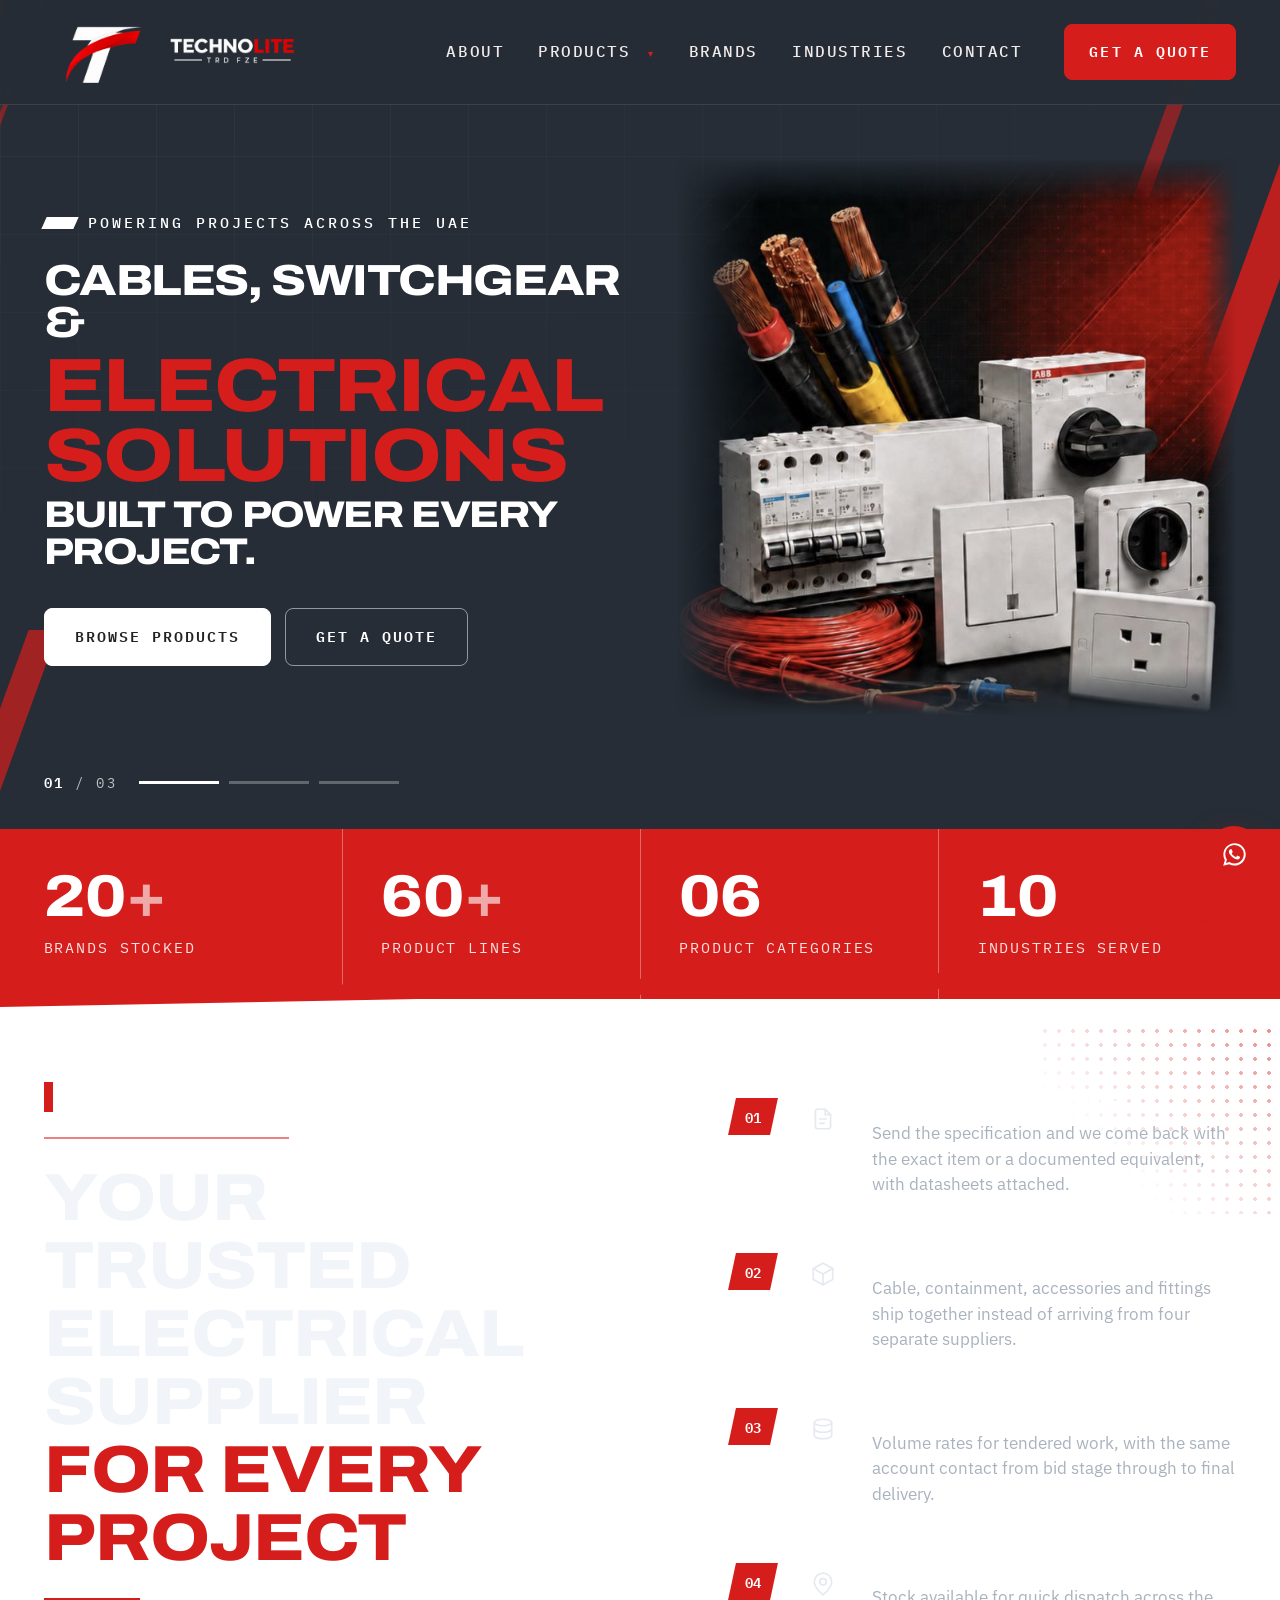
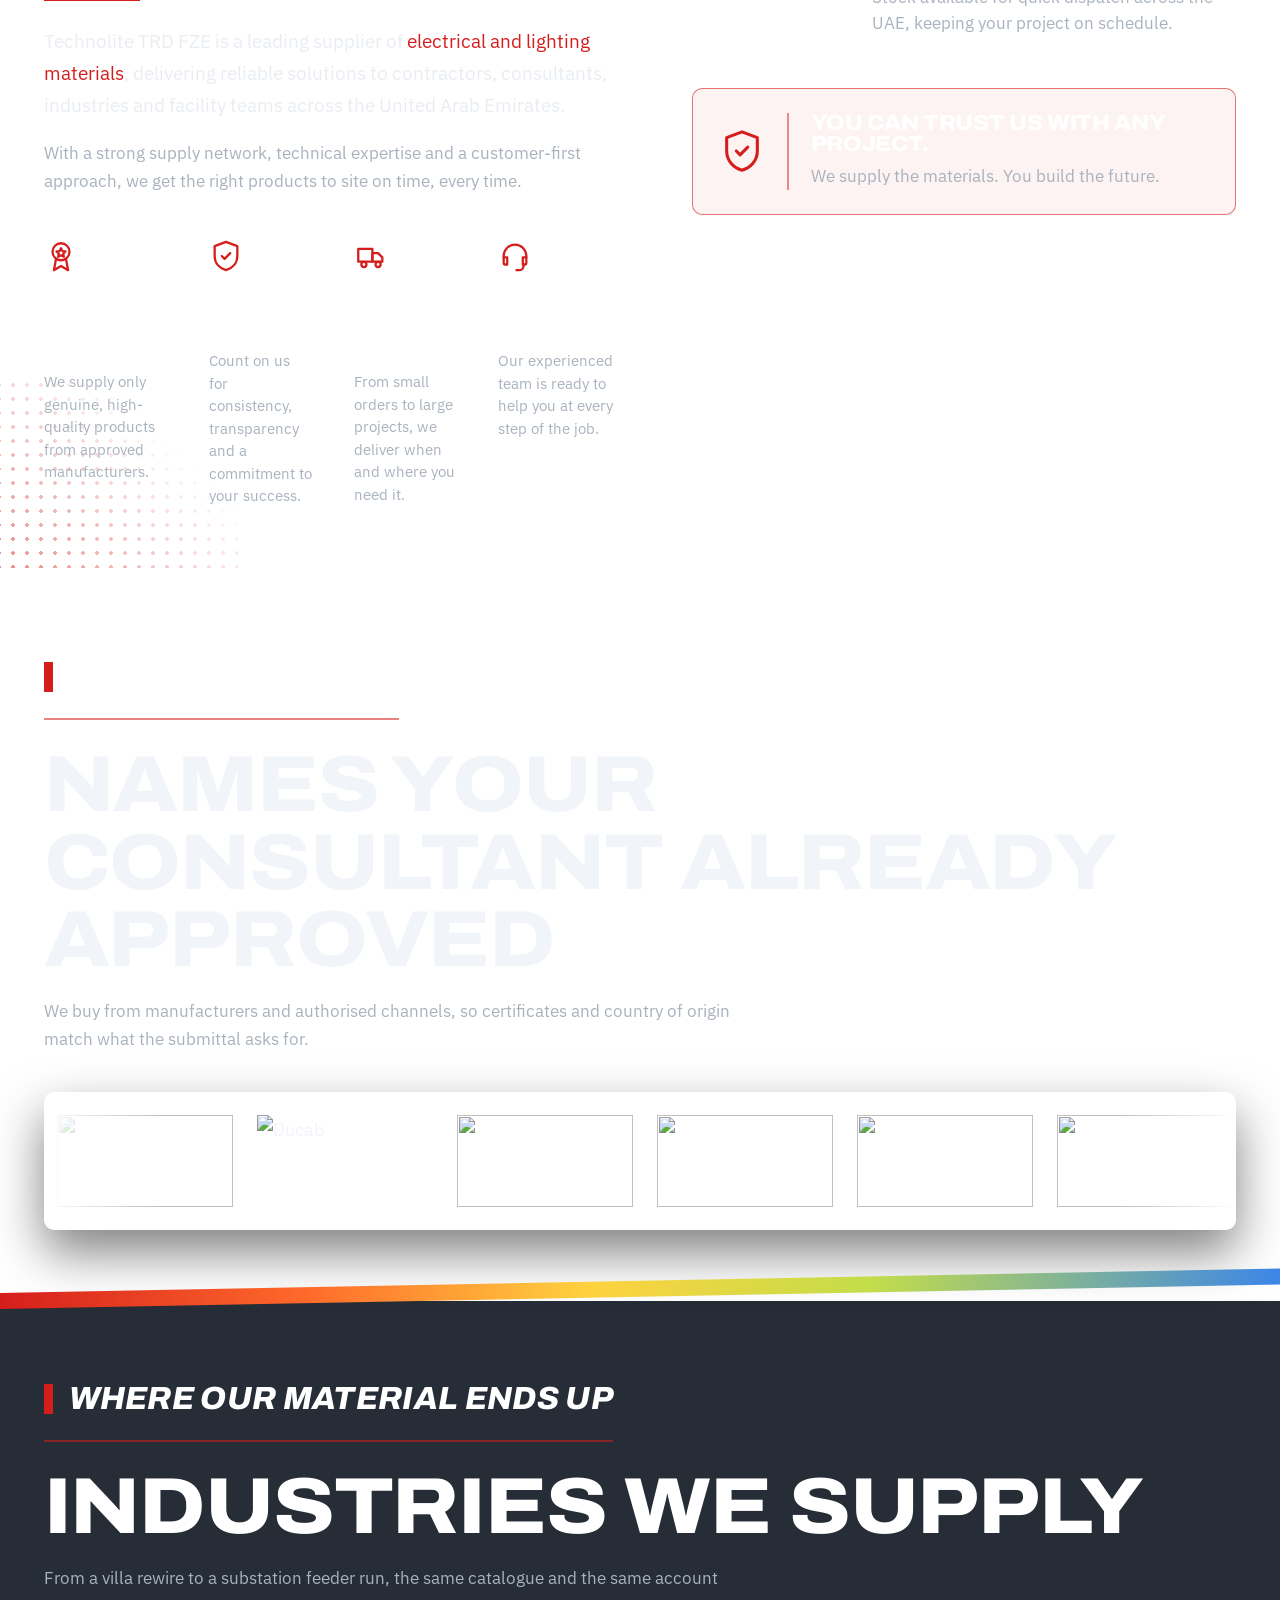
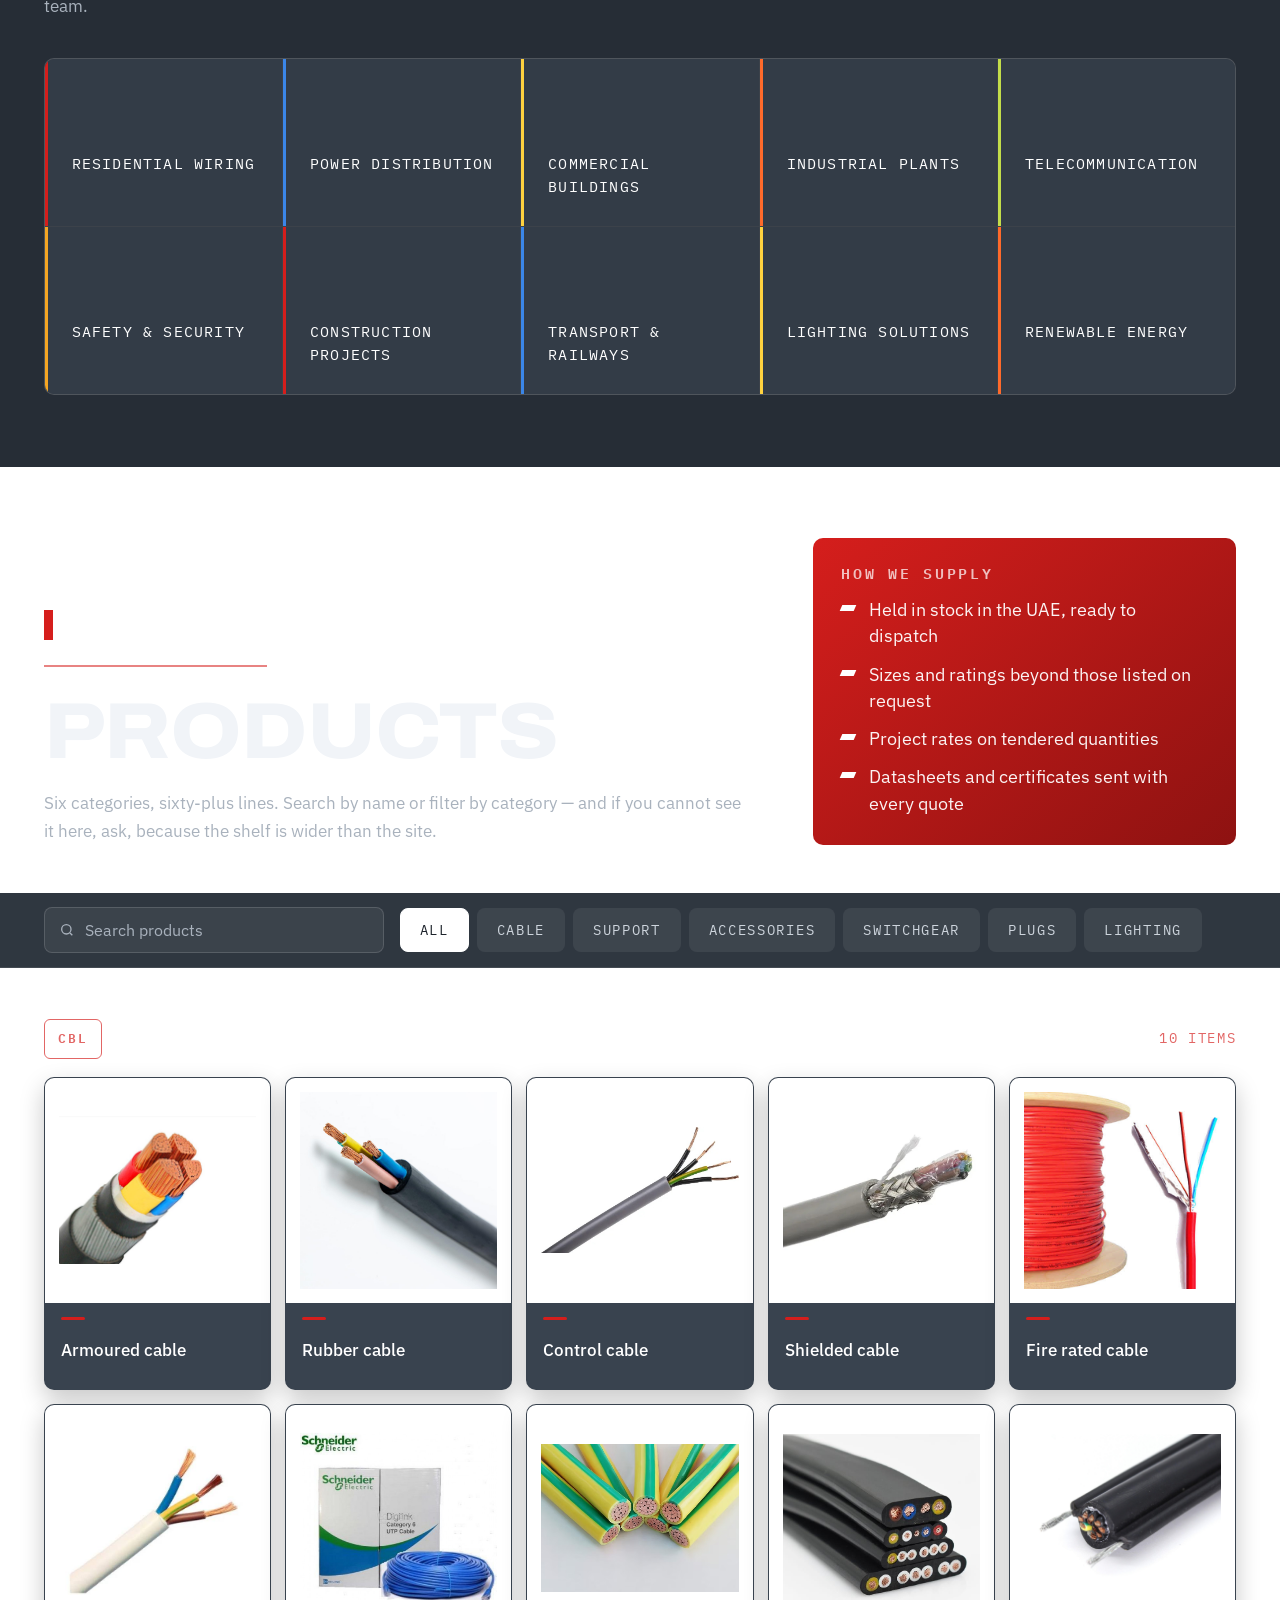
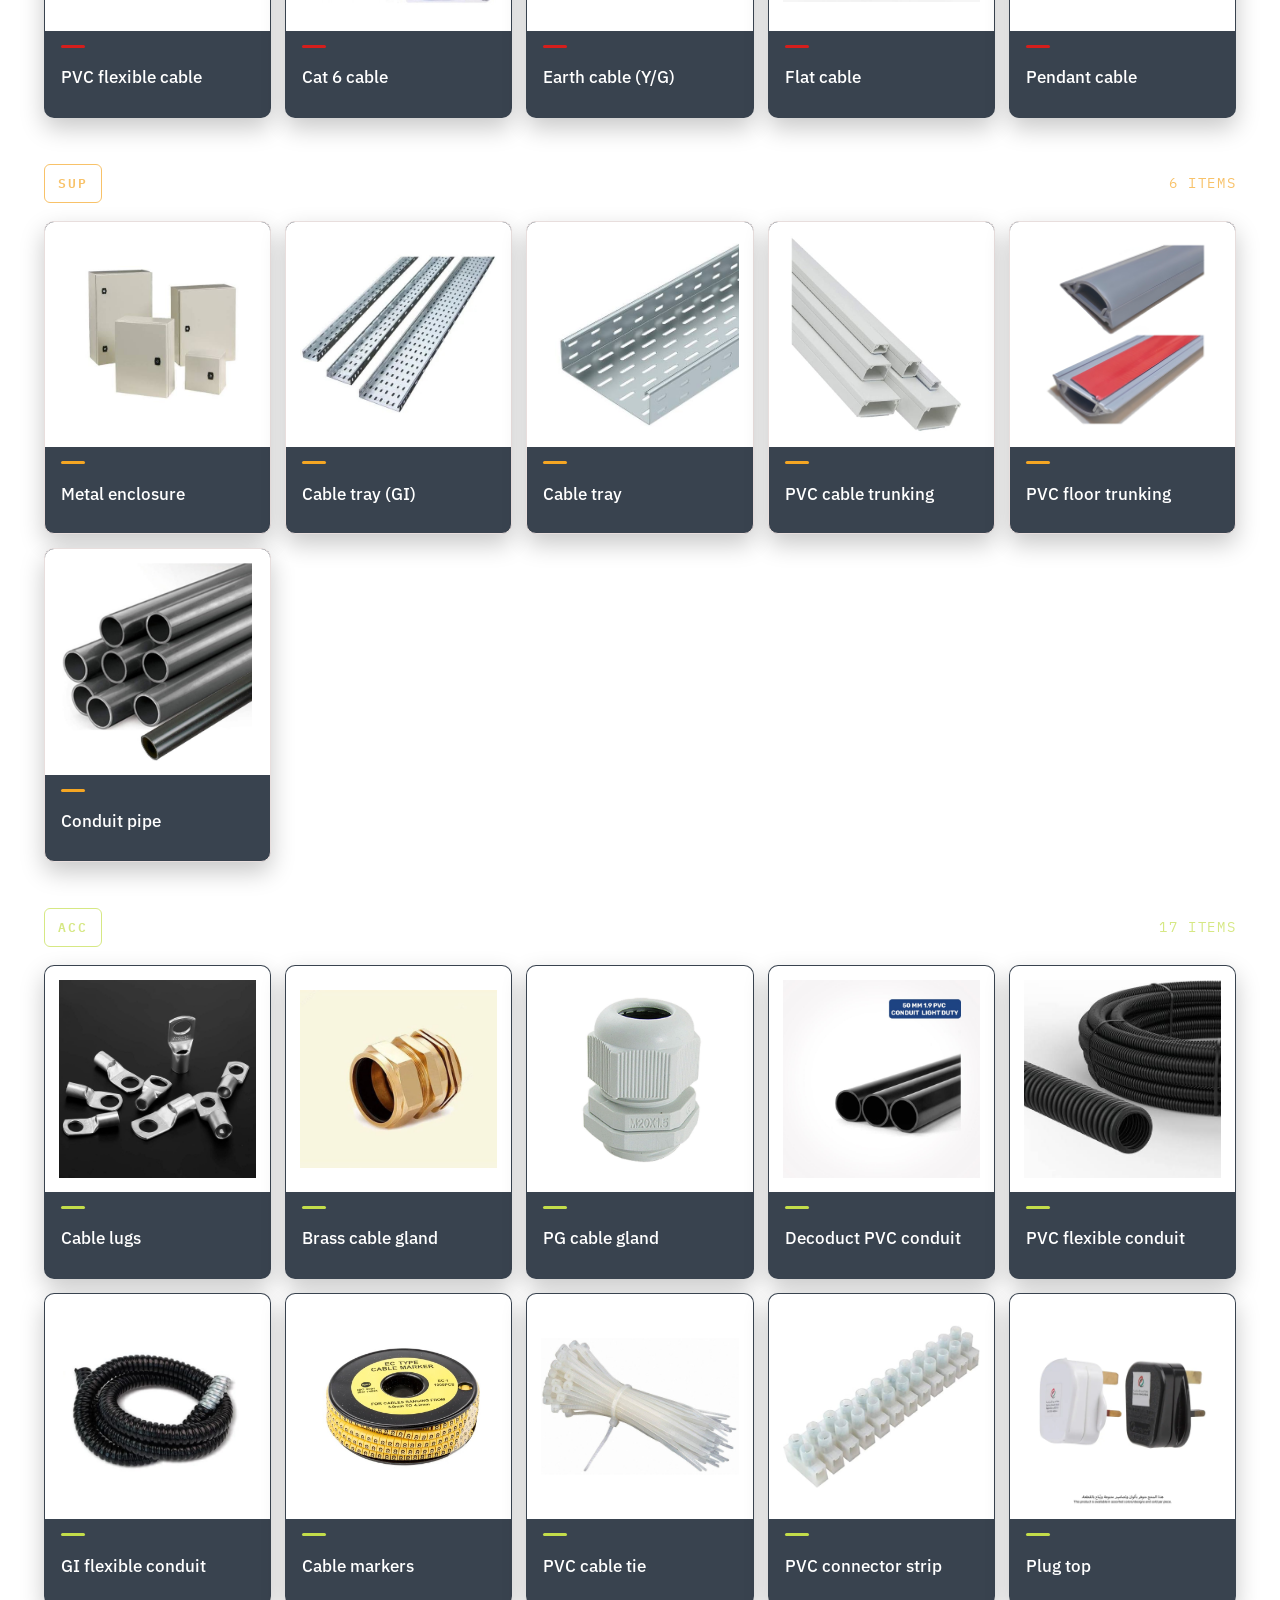
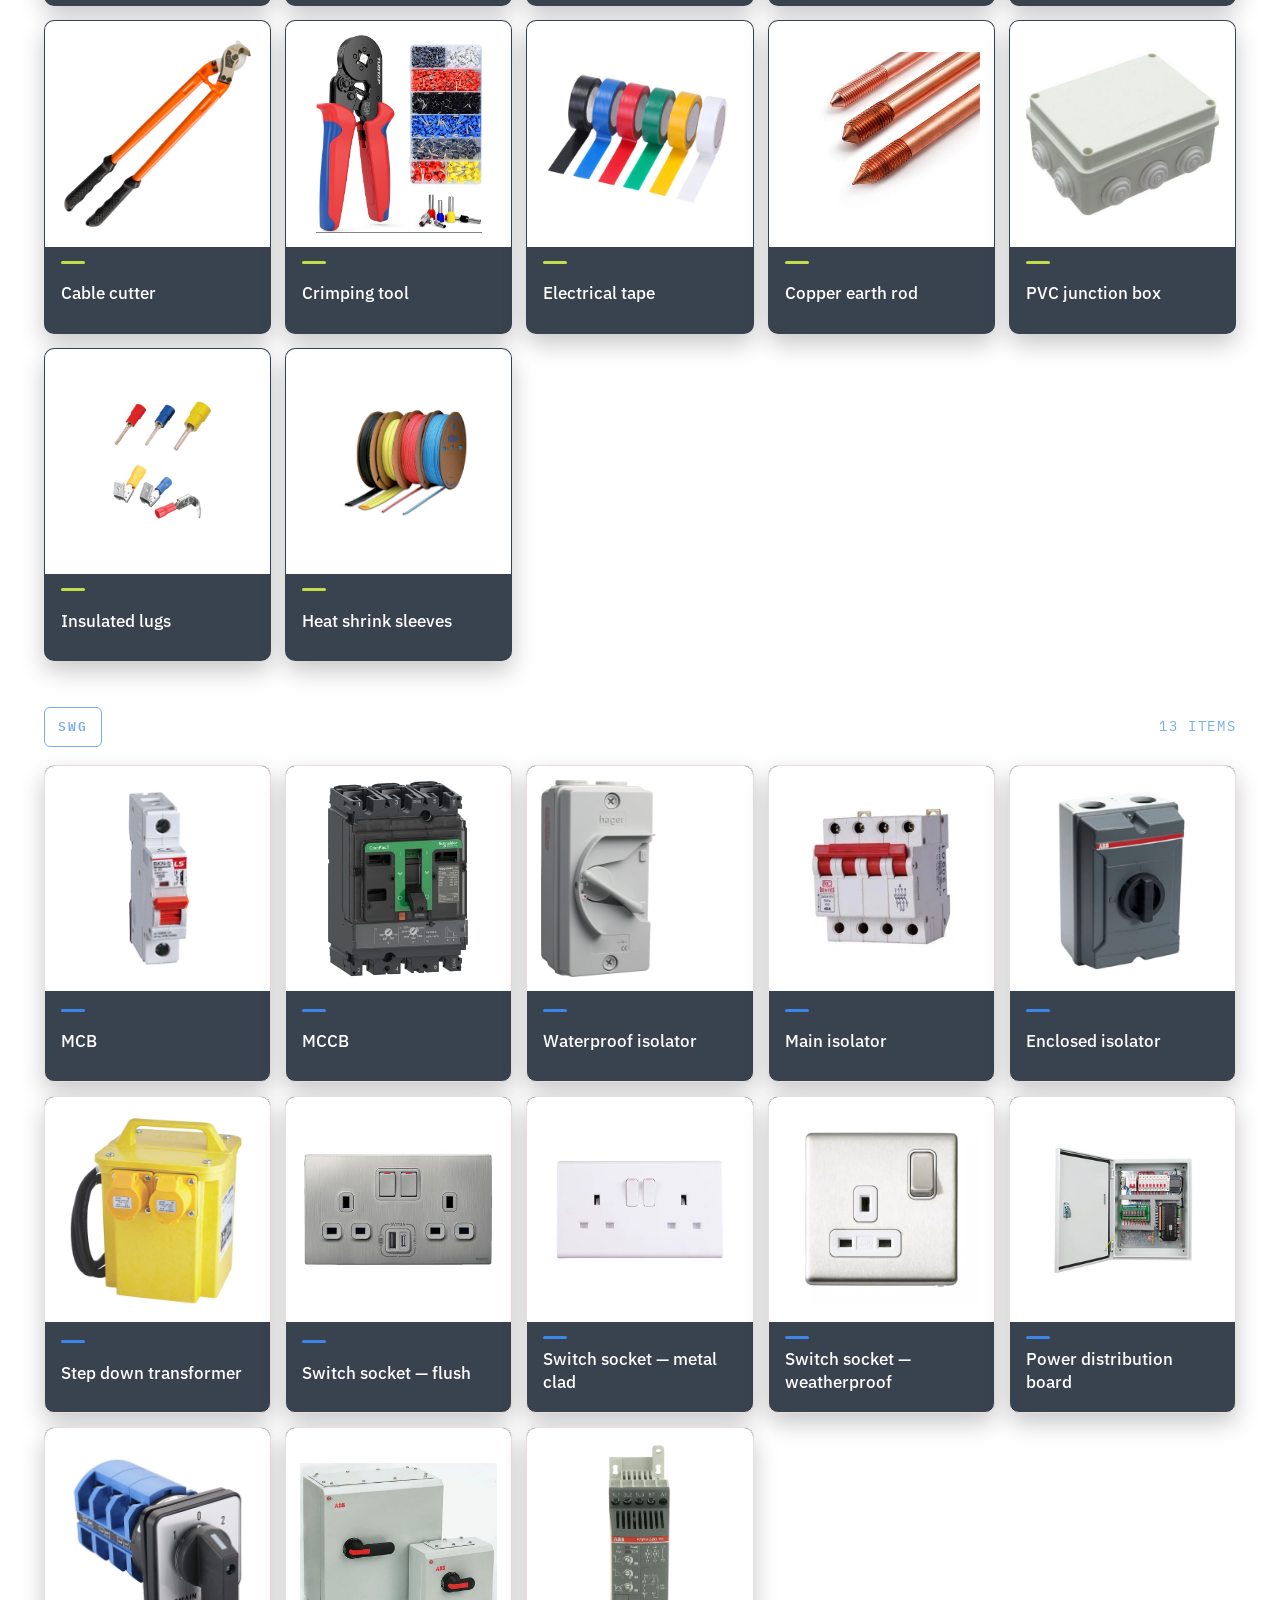
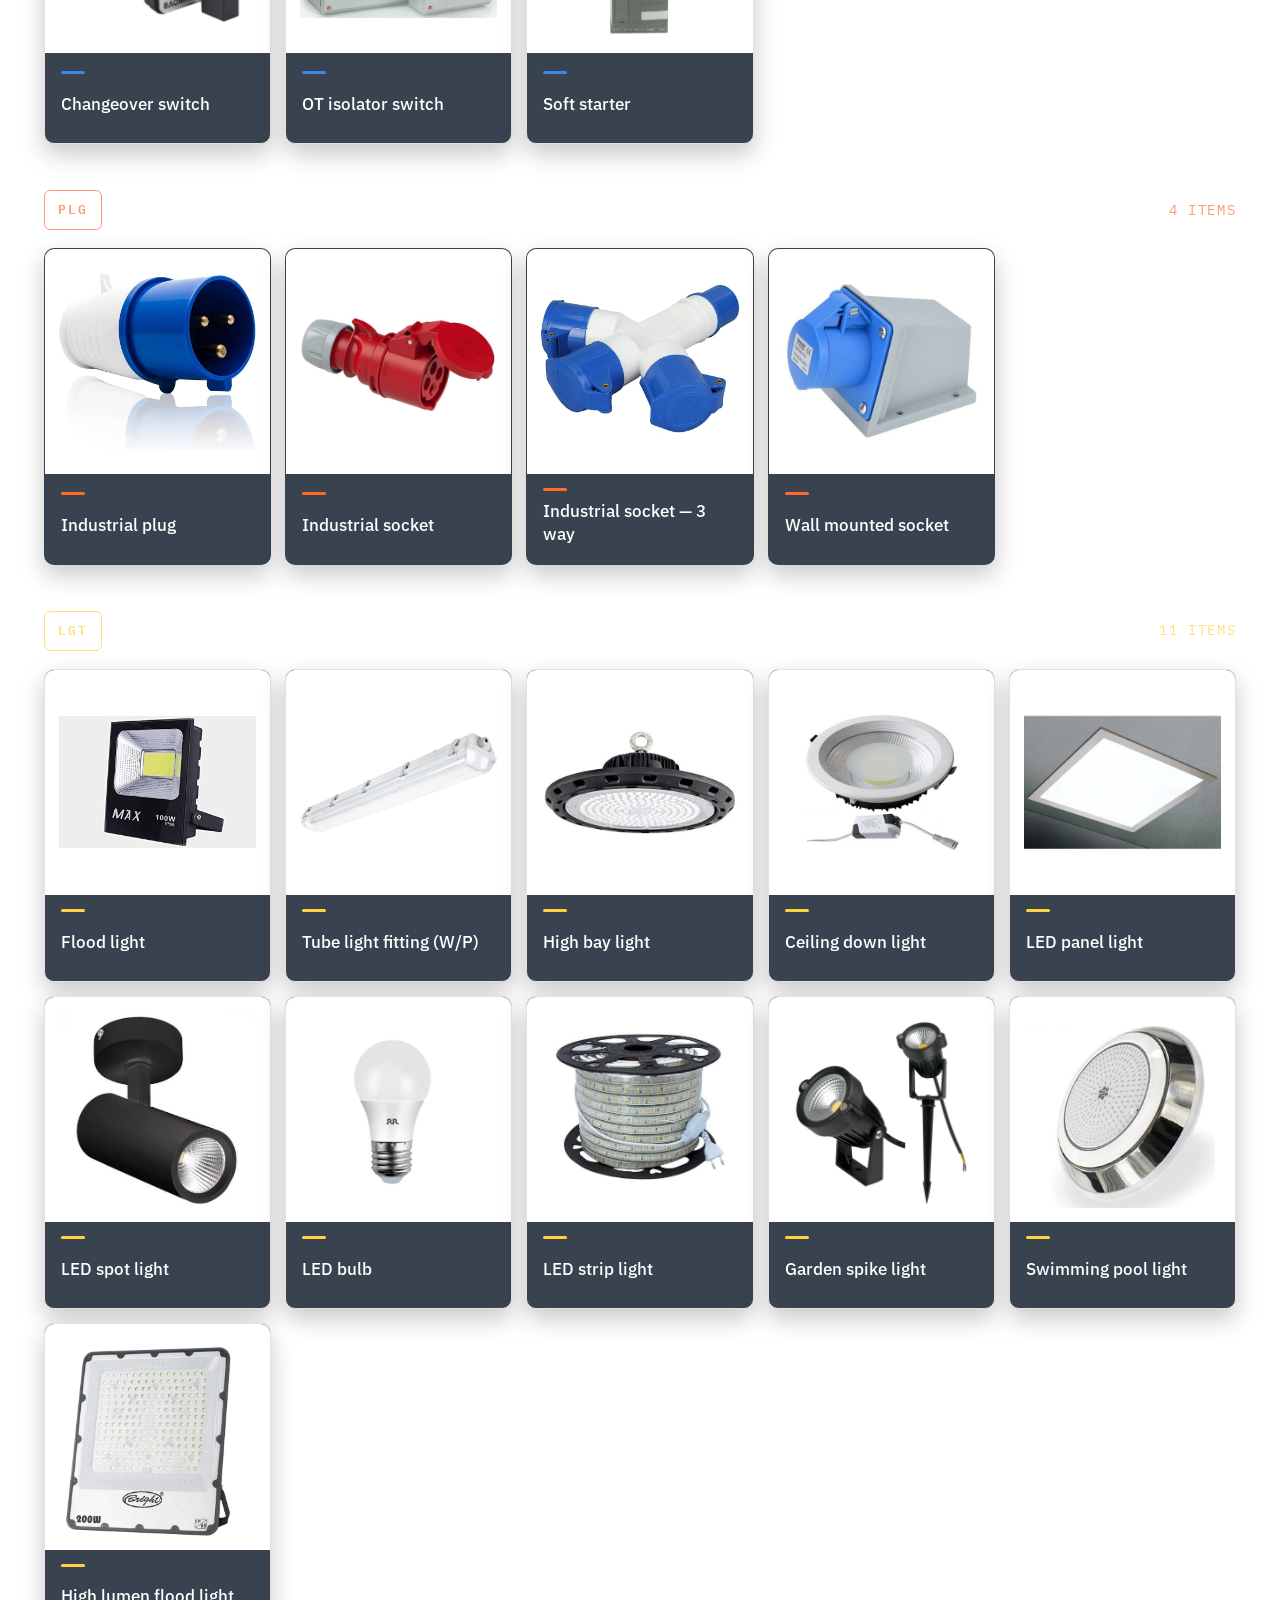
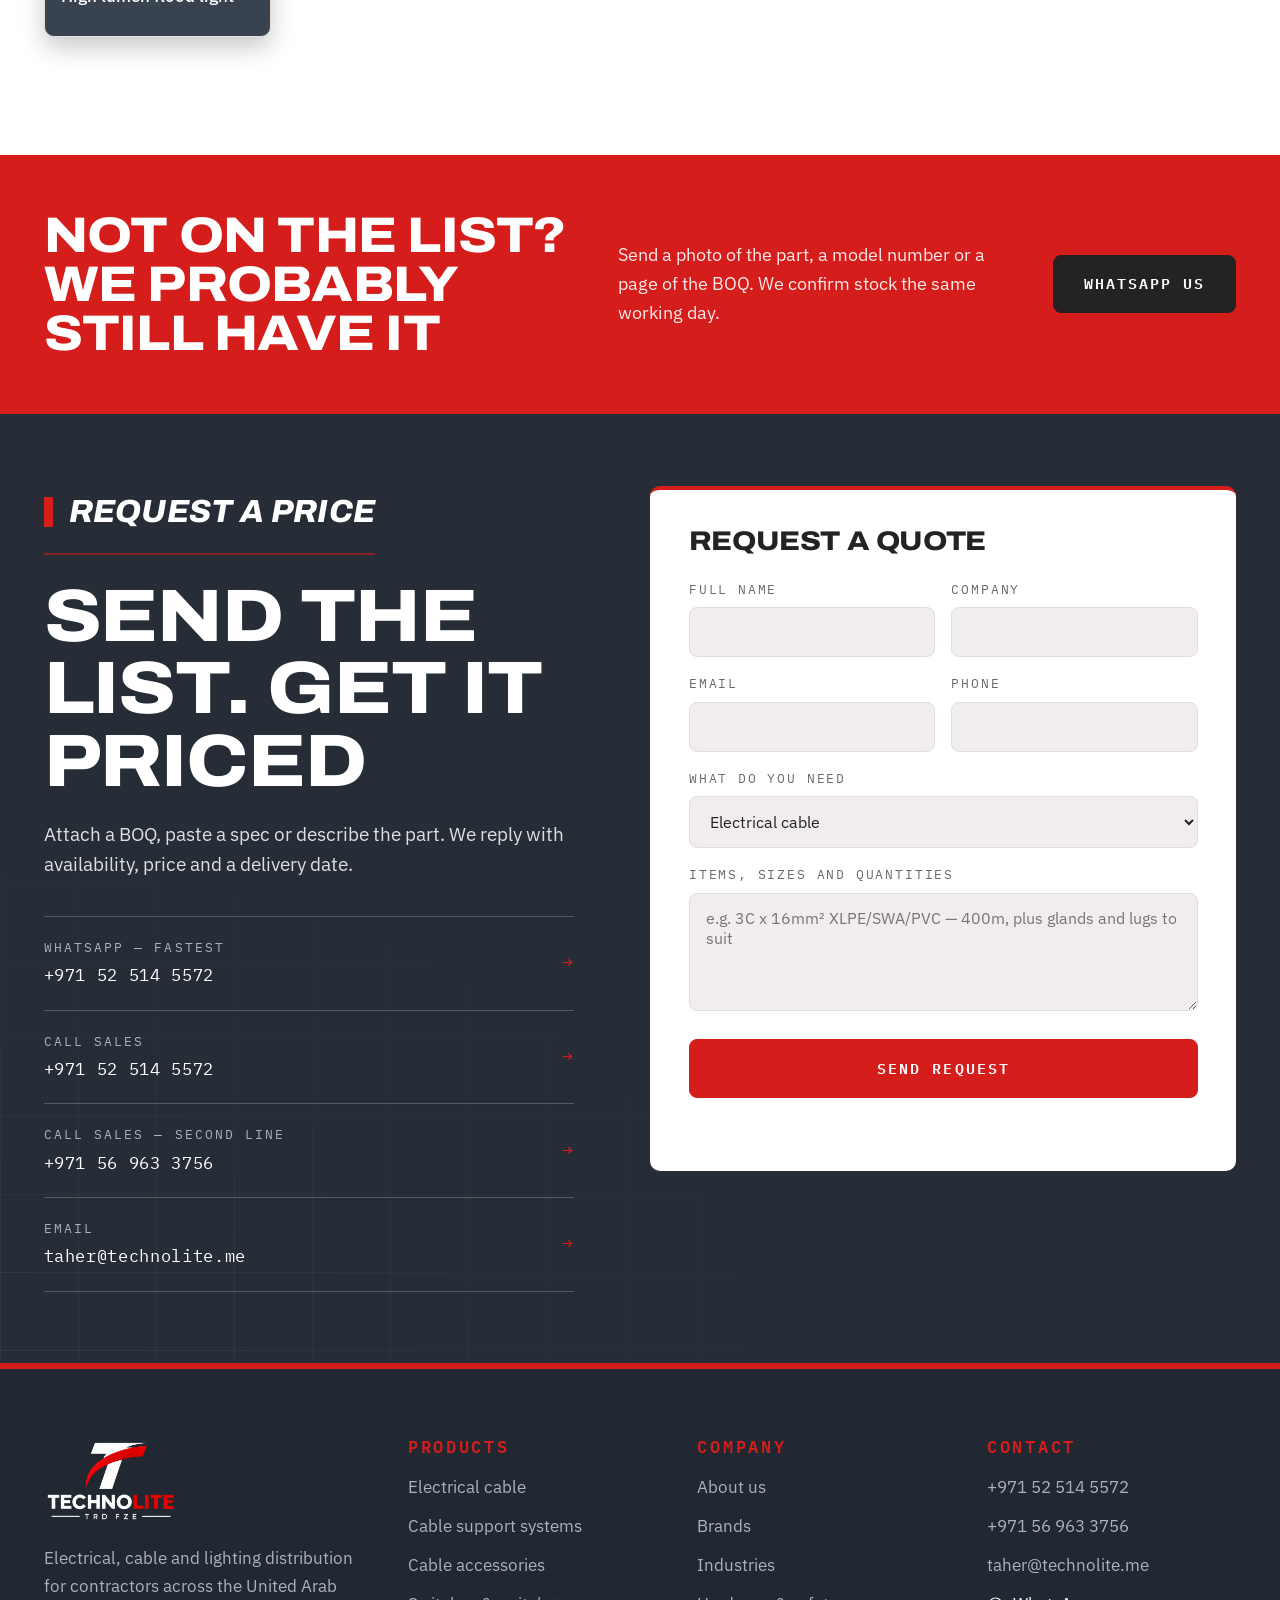
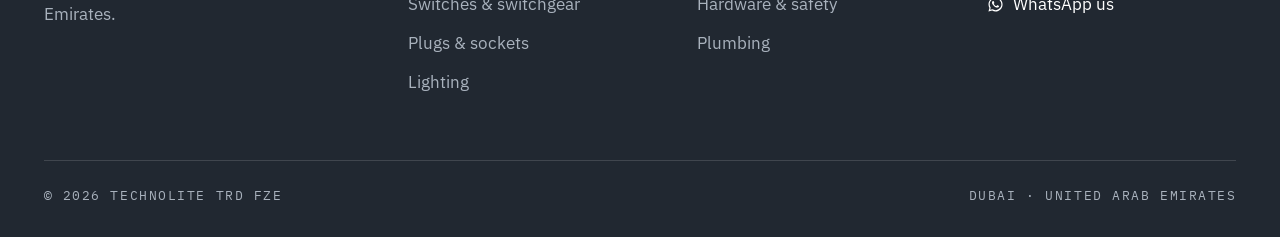
==== commit c92281f5: "Update stylesheet and script version in index.html" ====
--- a/index.html
+++ b/index.html
@@ -16,7 +16,7 @@
 <link rel="preconnect" href="https://fonts.gstatic.com" crossorigin />
 <link href="https://fonts.googleapis.com/css2?family=Archivo:wdth,wght@75..125,400..900&family=IBM+Plex+Mono:wght@400;500;600&family=IBM+Plex+Sans:wght@400;500;600&display=swap" rel="stylesheet" />
 
-<link rel="stylesheet" href="technolite.css?v=10" />
+<link rel="stylesheet" href="technolite.css?v=11" />
 </head>
 <body>
 
@@ -620,6 +620,6 @@
   <svg viewBox="0 0 24 24" fill="currentColor" aria-hidden="true"><path d="M12.04 2C6.58 2 2.13 6.45 2.13 11.91c0 1.75.46 3.46 1.32 4.96L2 22l5.25-1.38a9.9 9.9 0 0 0 4.79 1.22h.01c5.46 0 9.91-4.45 9.91-9.91 0-2.65-1.03-5.14-2.9-7.01A9.82 9.82 0 0 0 12.04 2Zm0 18.02h-.01a8.2 8.2 0 0 1-4.19-1.15l-.3-.18-3.12.82.83-3.04-.2-.31a8.2 8.2 0 0 1-1.26-4.38c0-4.54 3.7-8.23 8.25-8.23a8.2 8.2 0 0 1 8.24 8.24c0 4.54-3.7 8.23-8.24 8.23Zm4.52-6.16c-.25-.12-1.47-.72-1.69-.81-.23-.08-.39-.12-.56.13-.16.24-.64.8-.78.97-.14.16-.29.18-.54.06-.25-.13-1.05-.39-1.99-1.23-.74-.66-1.23-1.47-1.38-1.72-.14-.25-.01-.38.11-.5.11-.11.25-.29.37-.43.13-.15.17-.25.25-.41.08-.17.04-.31-.02-.43-.06-.12-.56-1.34-.76-1.84-.2-.48-.4-.42-.56-.42h-.47c-.16 0-.43.06-.65.31-.22.25-.85.83-.85 2.03s.87 2.35.99 2.51c.12.16 1.71 2.61 4.14 3.66.58.25 1.03.4 1.38.51.58.18 1.11.16 1.53.1.47-.07 1.47-.6 1.67-1.18.21-.58.21-1.07.15-1.18-.06-.11-.22-.17-.47-.29Z"/></svg>
 </a>
 
-<script src="technolite.js?v=10"></script>
+<script src="technolite.js?v=11"></script>
 </body>
 </html>
--- a/technolite.css
+++ b/technolite.css
@@ -607,7 +607,7 @@
   content: ""; position: absolute; z-index: -1; pointer-events: none;
   right: -60px; top: 50%; transform: translateY(-50%);
   width: clamp(280px, 34vw, 520px); aspect-ratio: 1;
-  background: url("favicon.png") center/contain no-repeat;
+  background: url("asset/favicon.png") center/contain no-repeat;
   opacity: .05;
 }
 @media (max-width: 900px){ .mark::after{ display: none; } }
@@ -801,7 +801,7 @@
   background-image: repeating-linear-gradient(-45deg, rgba(213,30,28,.13) 0 2px, transparent 2px 13px);
   background-size: auto;
 }
-.mark::after{ background-image: url("favicon-light.png"); opacity: .07; }
+.mark::after{ background-image: url("asset/favicon-light.png"); opacity: .07; }
 
 /* ---------- header ---------- */
 .header{ background: rgba(18,16,16,.94); backdrop-filter: blur(12px); border-bottom: 1px solid var(--hairline); }
@@ -1802,4 +1802,77 @@
   width: 100%; height: 100%;
   max-width: none; max-height: none;
   object-fit: contain;
-}+}
+
+/* ============================================================
+   v10 — small labels and sub-headings scaled up
+   ============================================================ */
+.eyebrow{ font-size: 15px; letter-spacing: .2em; }
+.eyebrow::before{ width: 32px; height: 12px; }
+
+.terms h4{ font-size: 15px; letter-spacing: .18em; }
+.index-card h2{ font-size: 14.5px; letter-spacing: .18em; }
+.footer h4{ font-size: 17px; letter-spacing: .16em; }
+.direct a small{ font-size: 13px; letter-spacing: .16em; }
+.field label{ font-size: 13px; letter-spacing: .14em; }
+.fact span{ font-size: 14.5px; letter-spacing: .13em; }
+.ind p{ font-size: 15px; }
+.value h3{ font-size: 17px; }
+.cap .k, .about-list .k{ font-size: 13.5px; }
+.div-card .tag{ font-size: 13px; letter-spacing: .16em; }
+.div-card .go{ font-size: 13.5px; }
+.chip{ font-size: 14px; padding: 12px 19px; }
+.search input, .search input::placeholder{ font-size: 16px; }
+.cat-code{ font-size: 13px; padding: 8px 13px; letter-spacing: .16em; }
+.cat-head .count{ font-size: 14px; letter-spacing: .12em; }
+.index-card .code, .range .code{ font-size: 12.5px; padding: 7px 11px; }
+.index-card .qty{ font-size: 14px; }
+.hero-count{ font-size: 14px; }
+.header-phone b{ font-size: 16px; }
+.header-phone span i{ font-size: 14px; }
+.btn{ font-size: 14.5px; }
+.header .btn{ font-size: 15px; }
+.nav a.navlink{ font-size: 15.5px; }
+.menu a{ font-size: 15px; }
+.footer-base{ font-size: 13px; }
+.who{ font-size: clamp(24px, 2.5vw, 34px); }
+.plate-bar{ font-size: 13.5px; }
+.p-item p{ font-size: 17px; }
+#form-status{ font-size: 13.5px; }
+
+/* ============================================================
+   v11 — section eyebrows adopt the "WHO WE ARE" treatment
+   ============================================================ */
+.section-head .eyebrow,
+.quote .eyebrow{
+  display: inline-flex; align-items: center; gap: 16px;
+  padding-bottom: 14px;
+  border-bottom: 2px solid rgba(213,30,28,.55);
+  font-family: var(--display); font-weight: 800; font-style: italic;
+  font-size: clamp(24px, 2.5vw, 34px);
+  text-transform: uppercase; letter-spacing: .01em;
+  color: #fff;
+}
+.section-head .eyebrow::before,
+.quote .eyebrow::before{
+  content: ""; flex: none;
+  width: 9px; height: 30px;
+  background: var(--red);
+  transform: none; border-radius: 0;
+}
+/* the taller eyebrow needs air before the headline */
+.section-head h2{ margin-top: 26px; }
+.quote h2{ margin-top: 26px; }
+
+/* hero and division-page banners keep the compact mono tag,
+   so the eyebrow doesn't compete with the headline above the fold */
+.hero .eyebrow,
+.page-hero .eyebrow{
+  font-family: var(--mono); font-style: normal; font-weight: 500;
+  font-size: 15px; letter-spacing: .2em; color: #fff;
+  border-bottom: none; padding-bottom: 0; gap: 12px;
+}
+.hero .eyebrow::before,
+.page-hero .eyebrow::before{
+  width: 32px; height: 12px; background: #fff; transform: skewX(-24deg);
+}
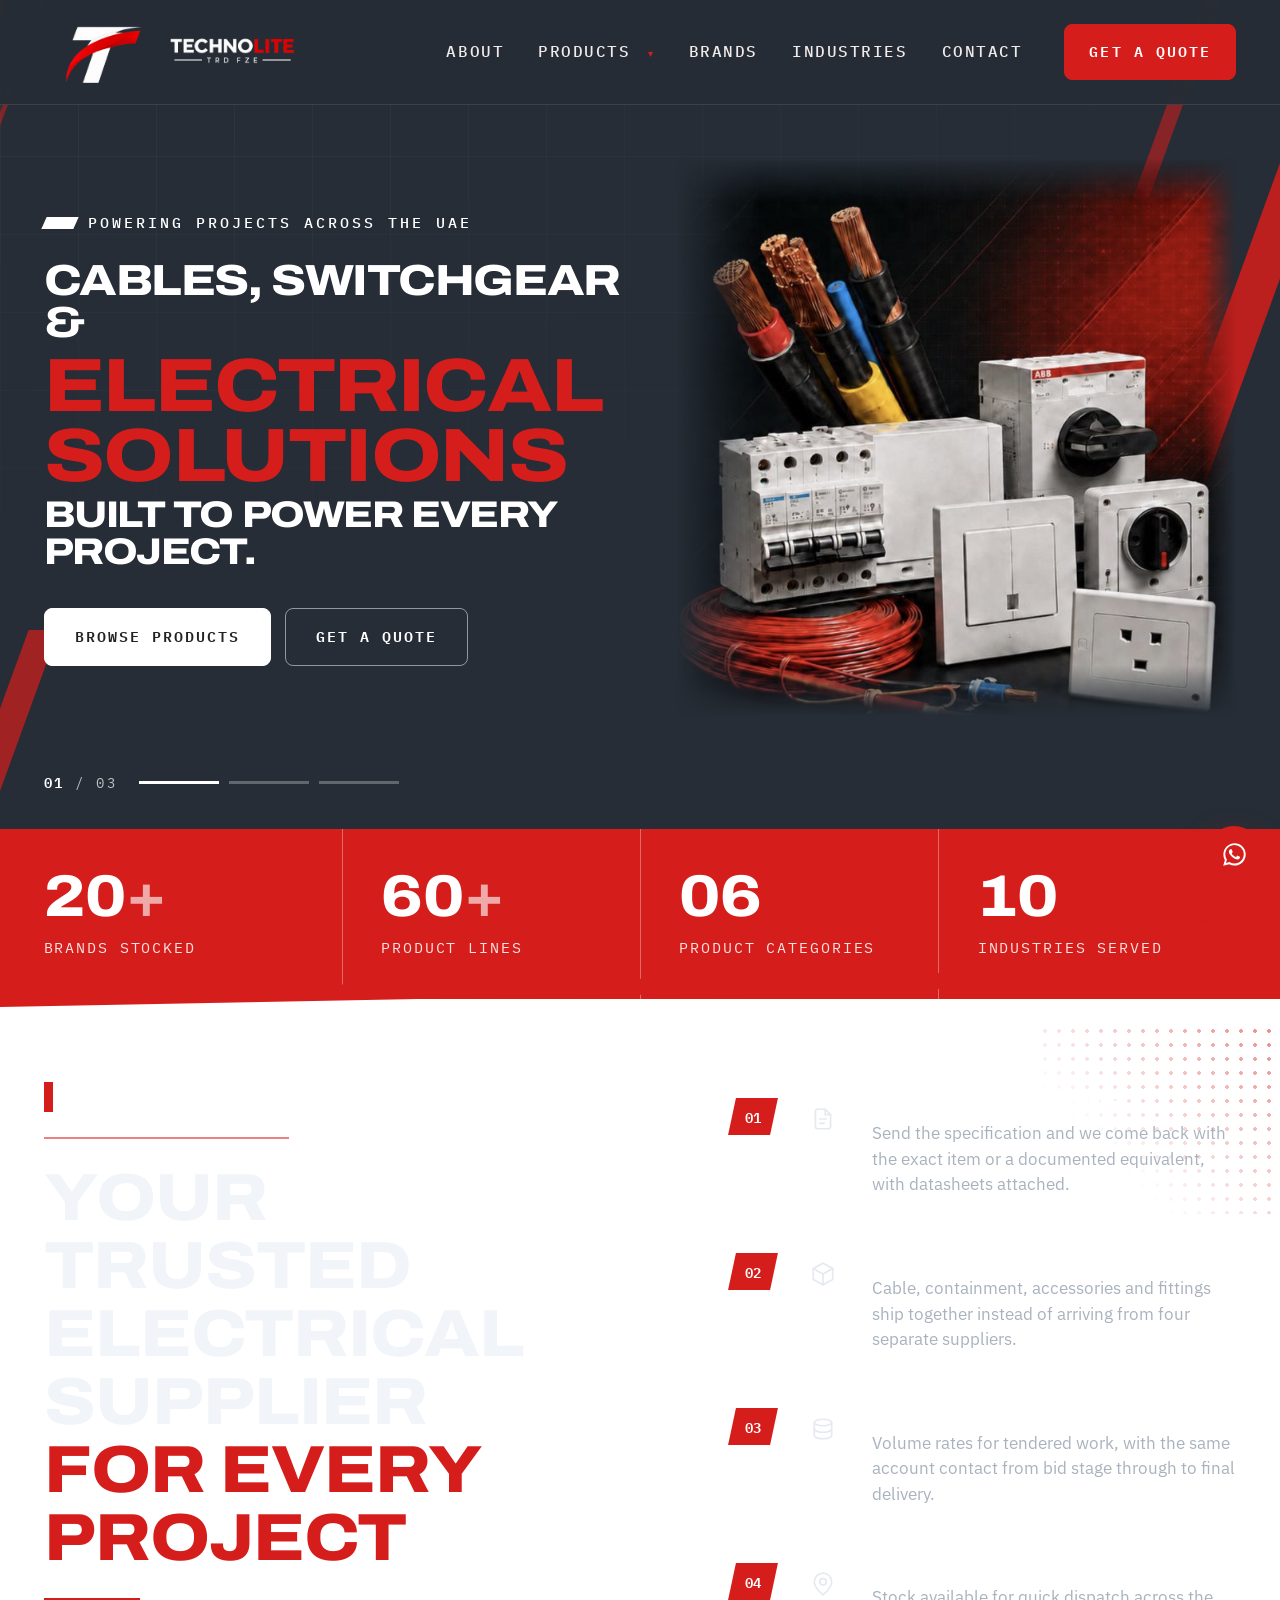
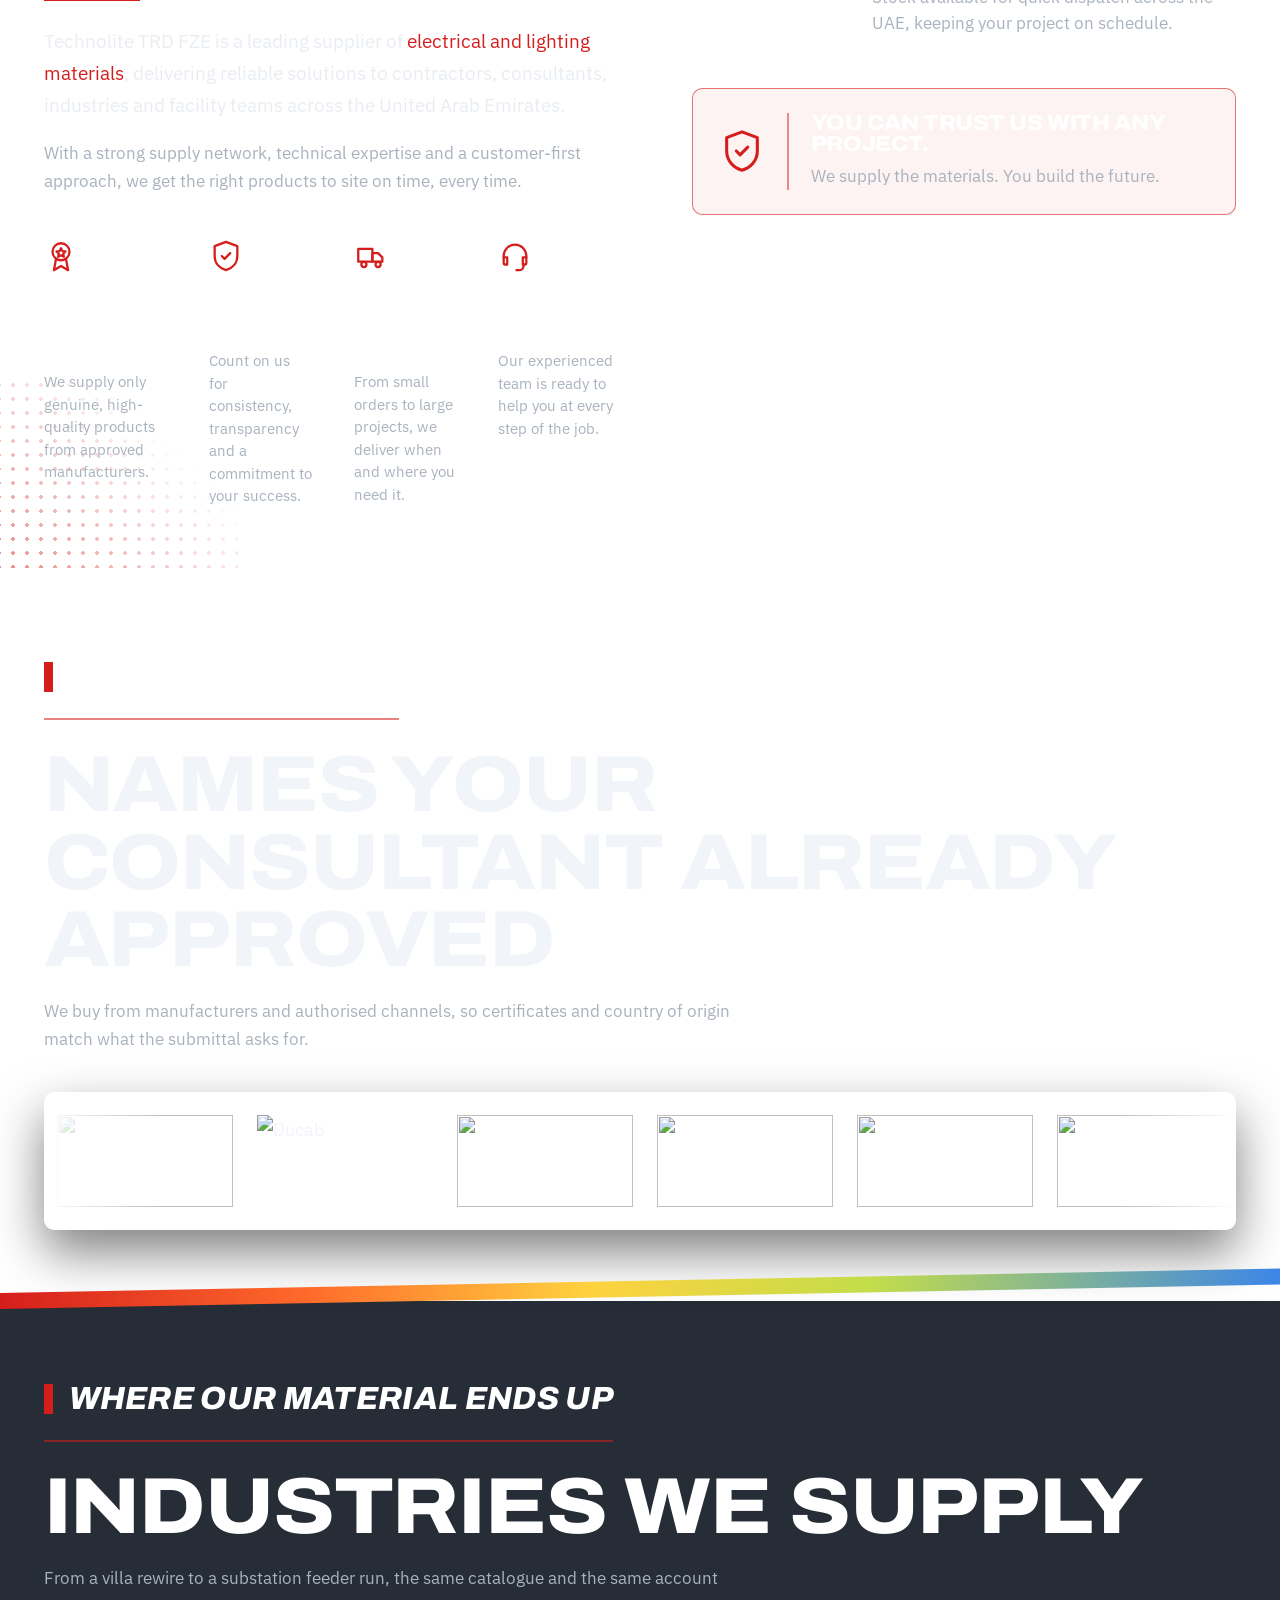
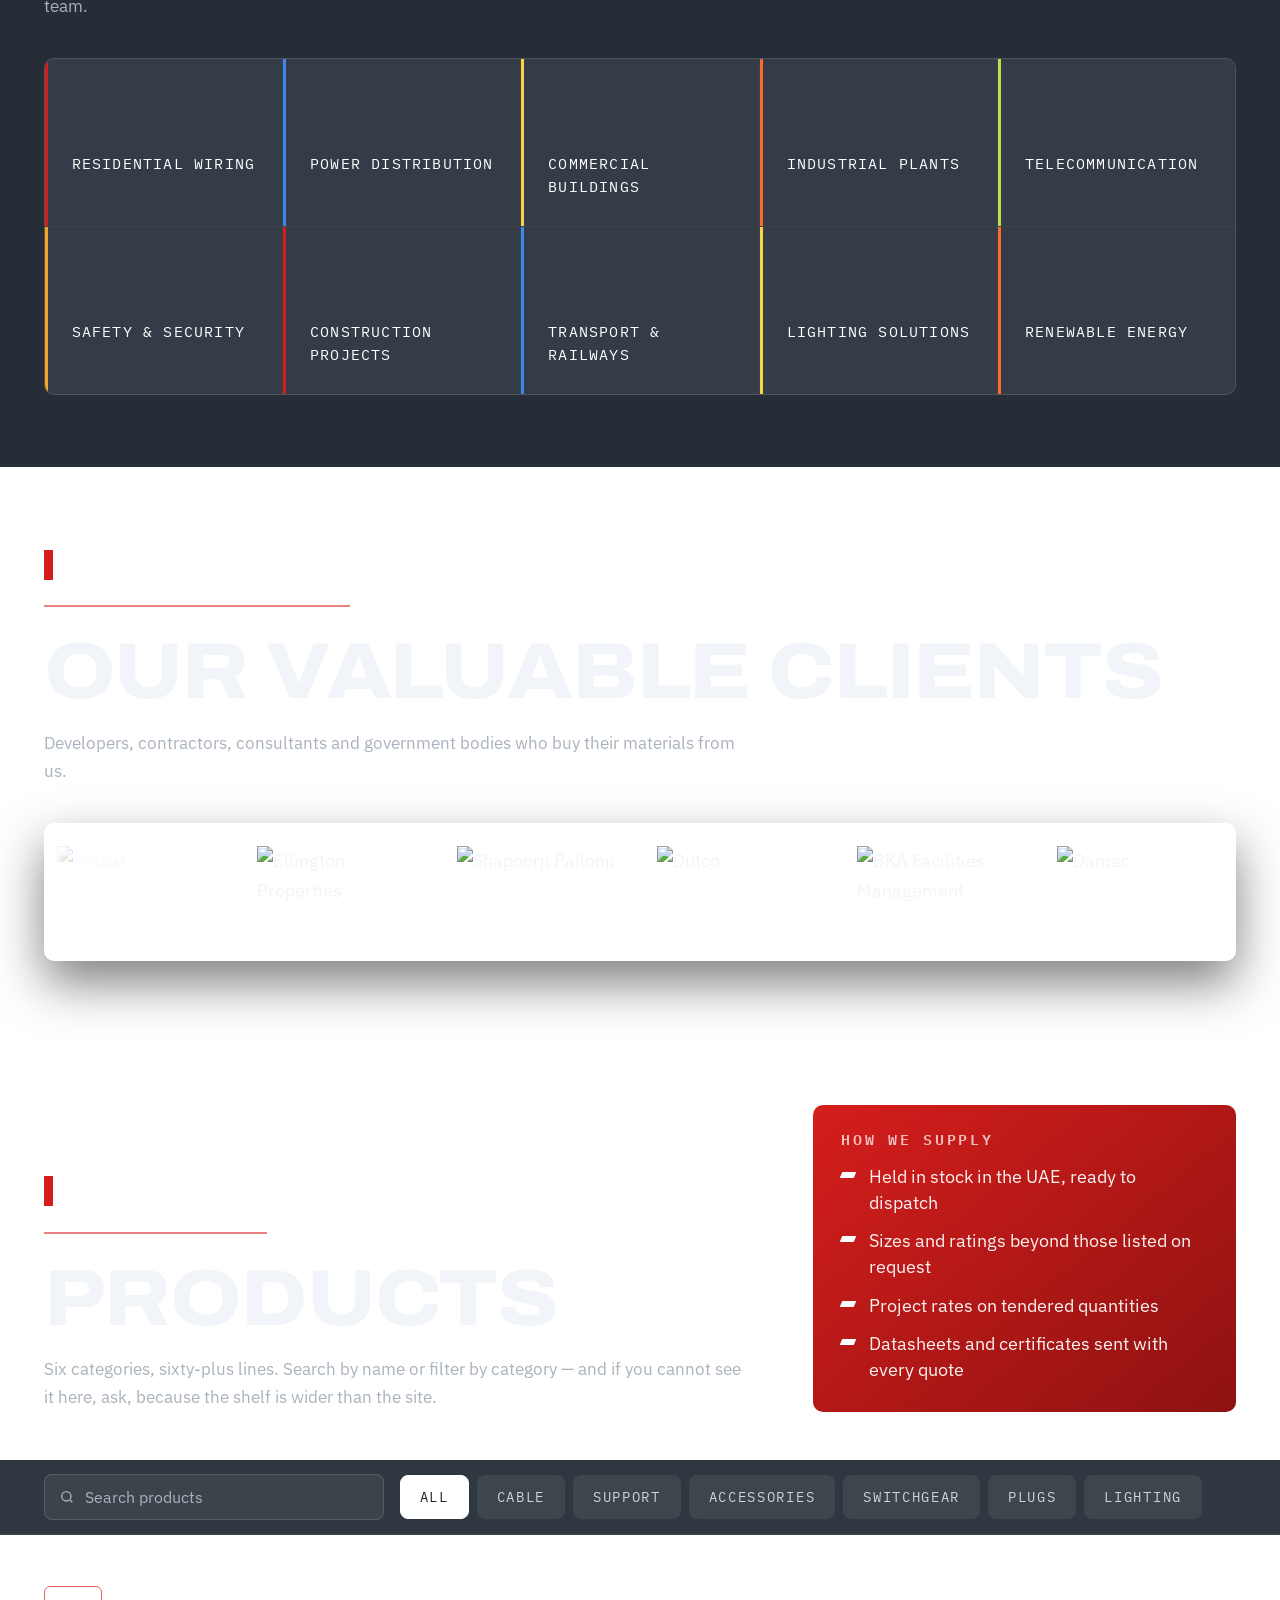
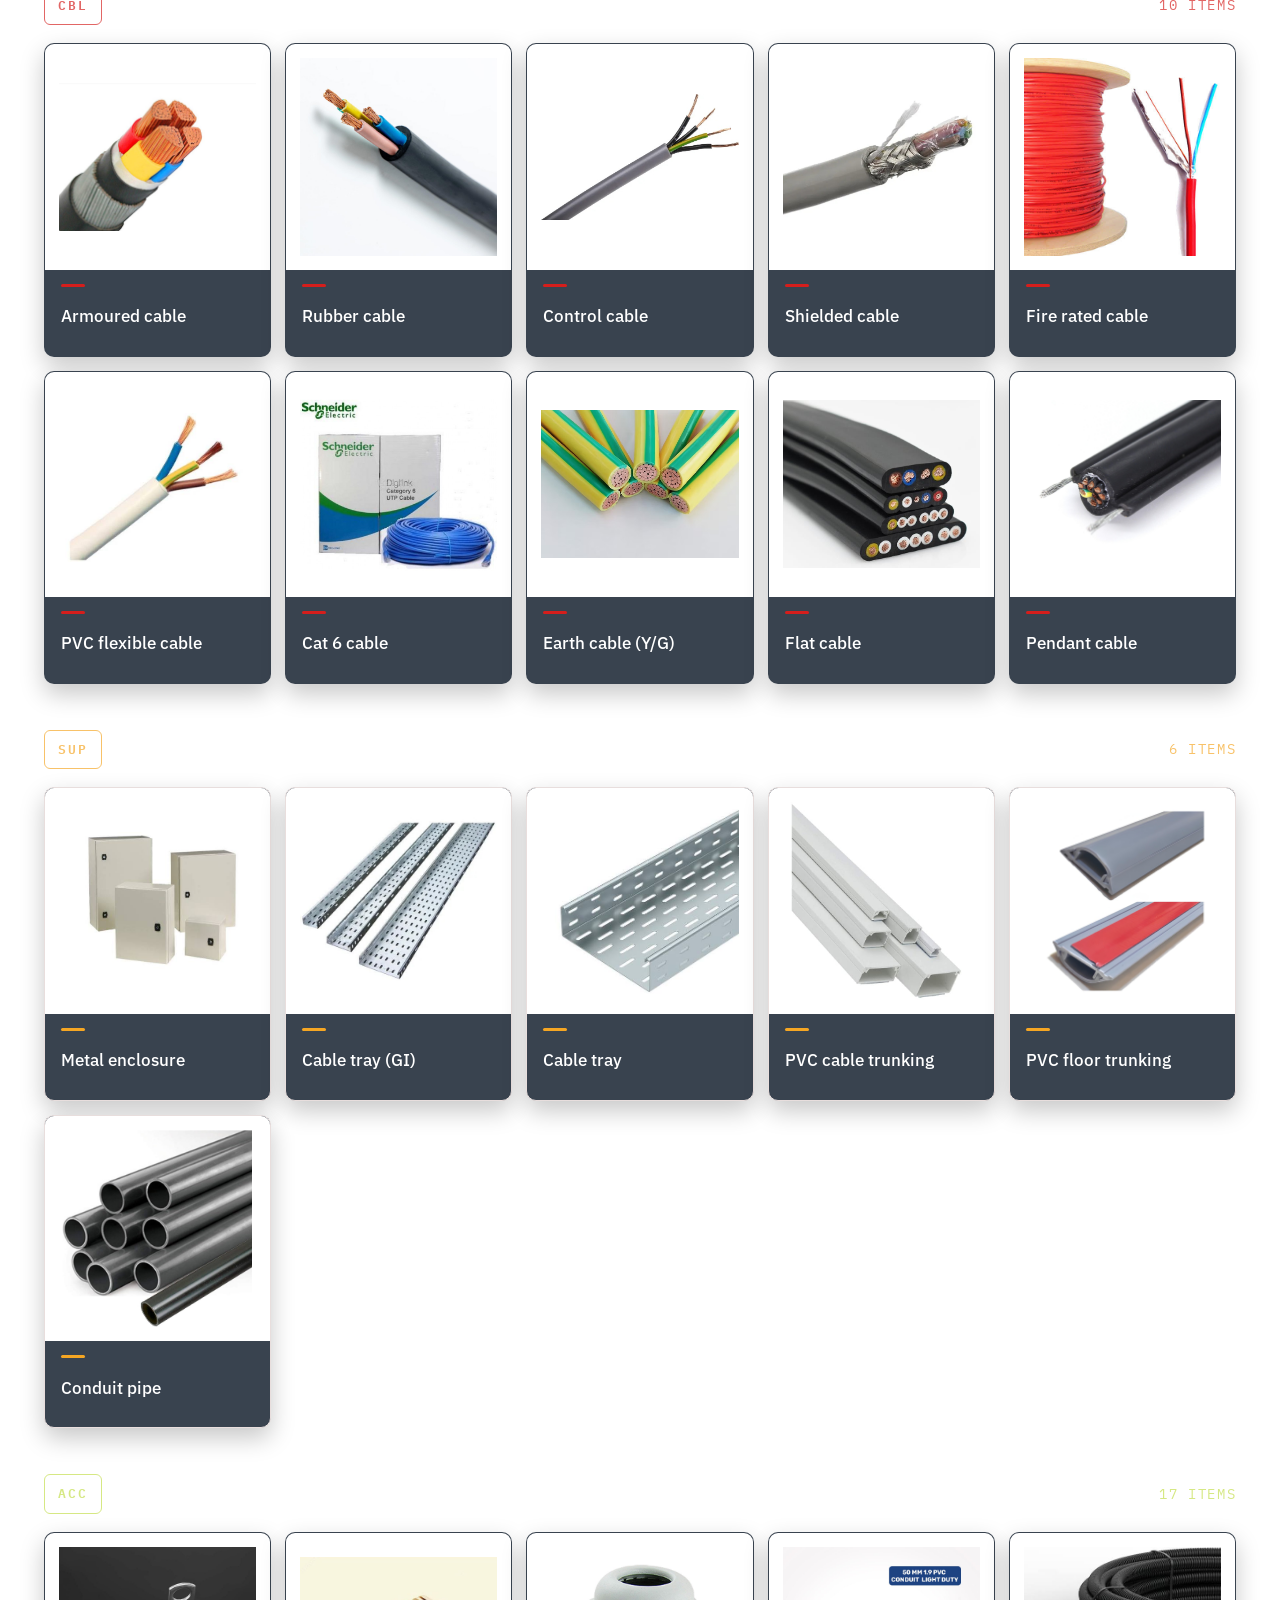
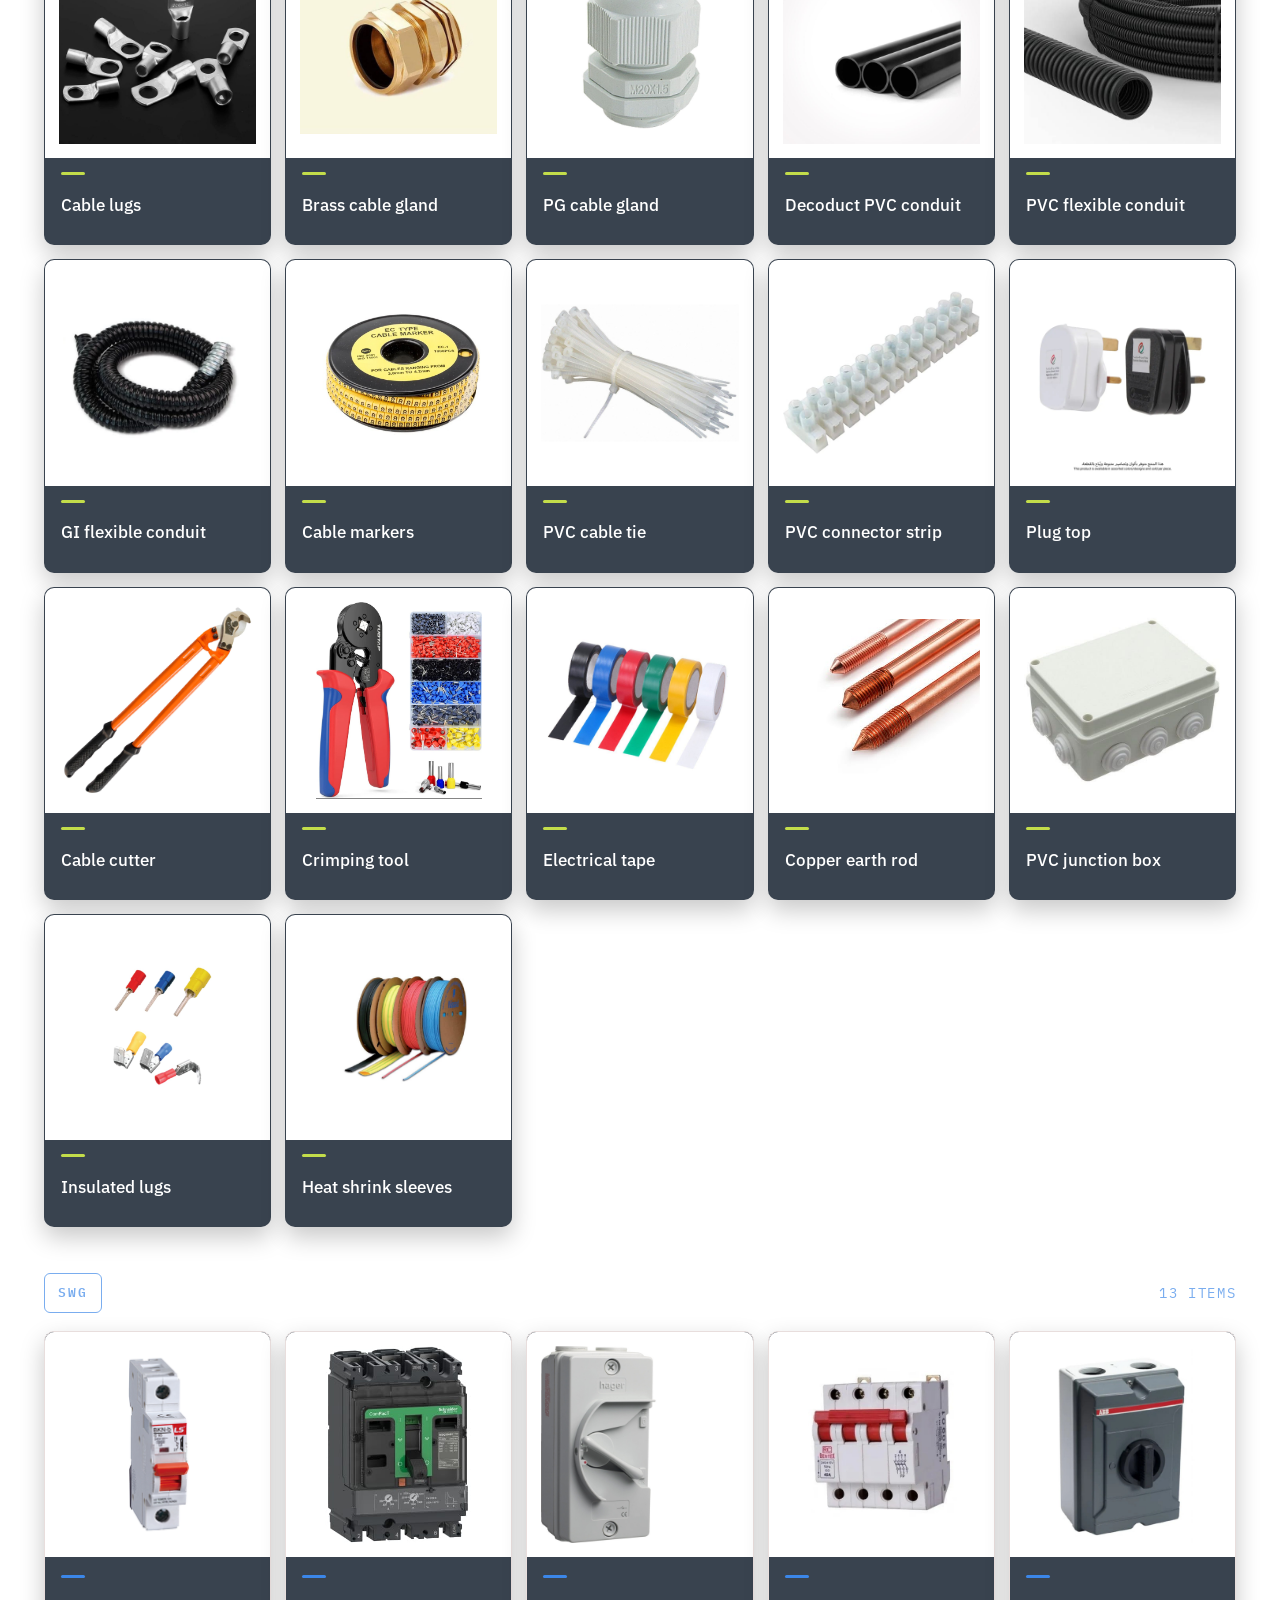
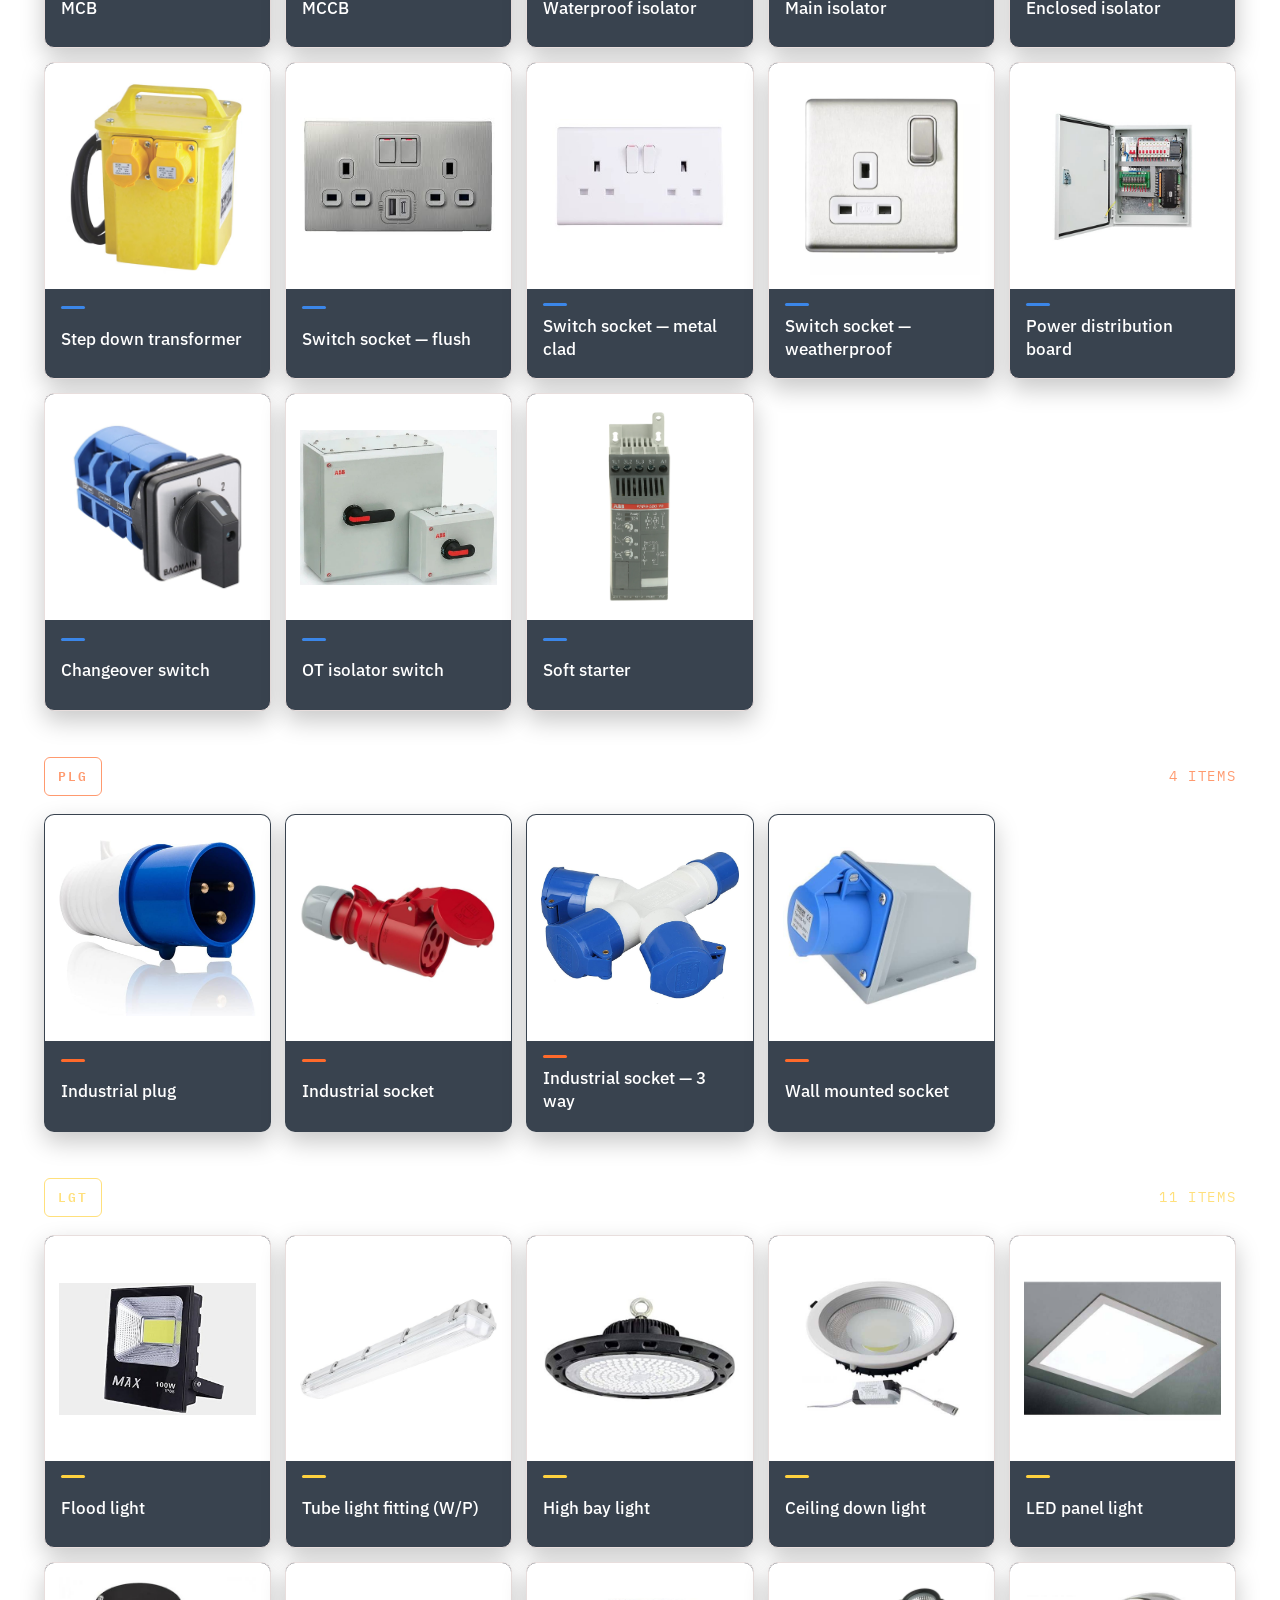
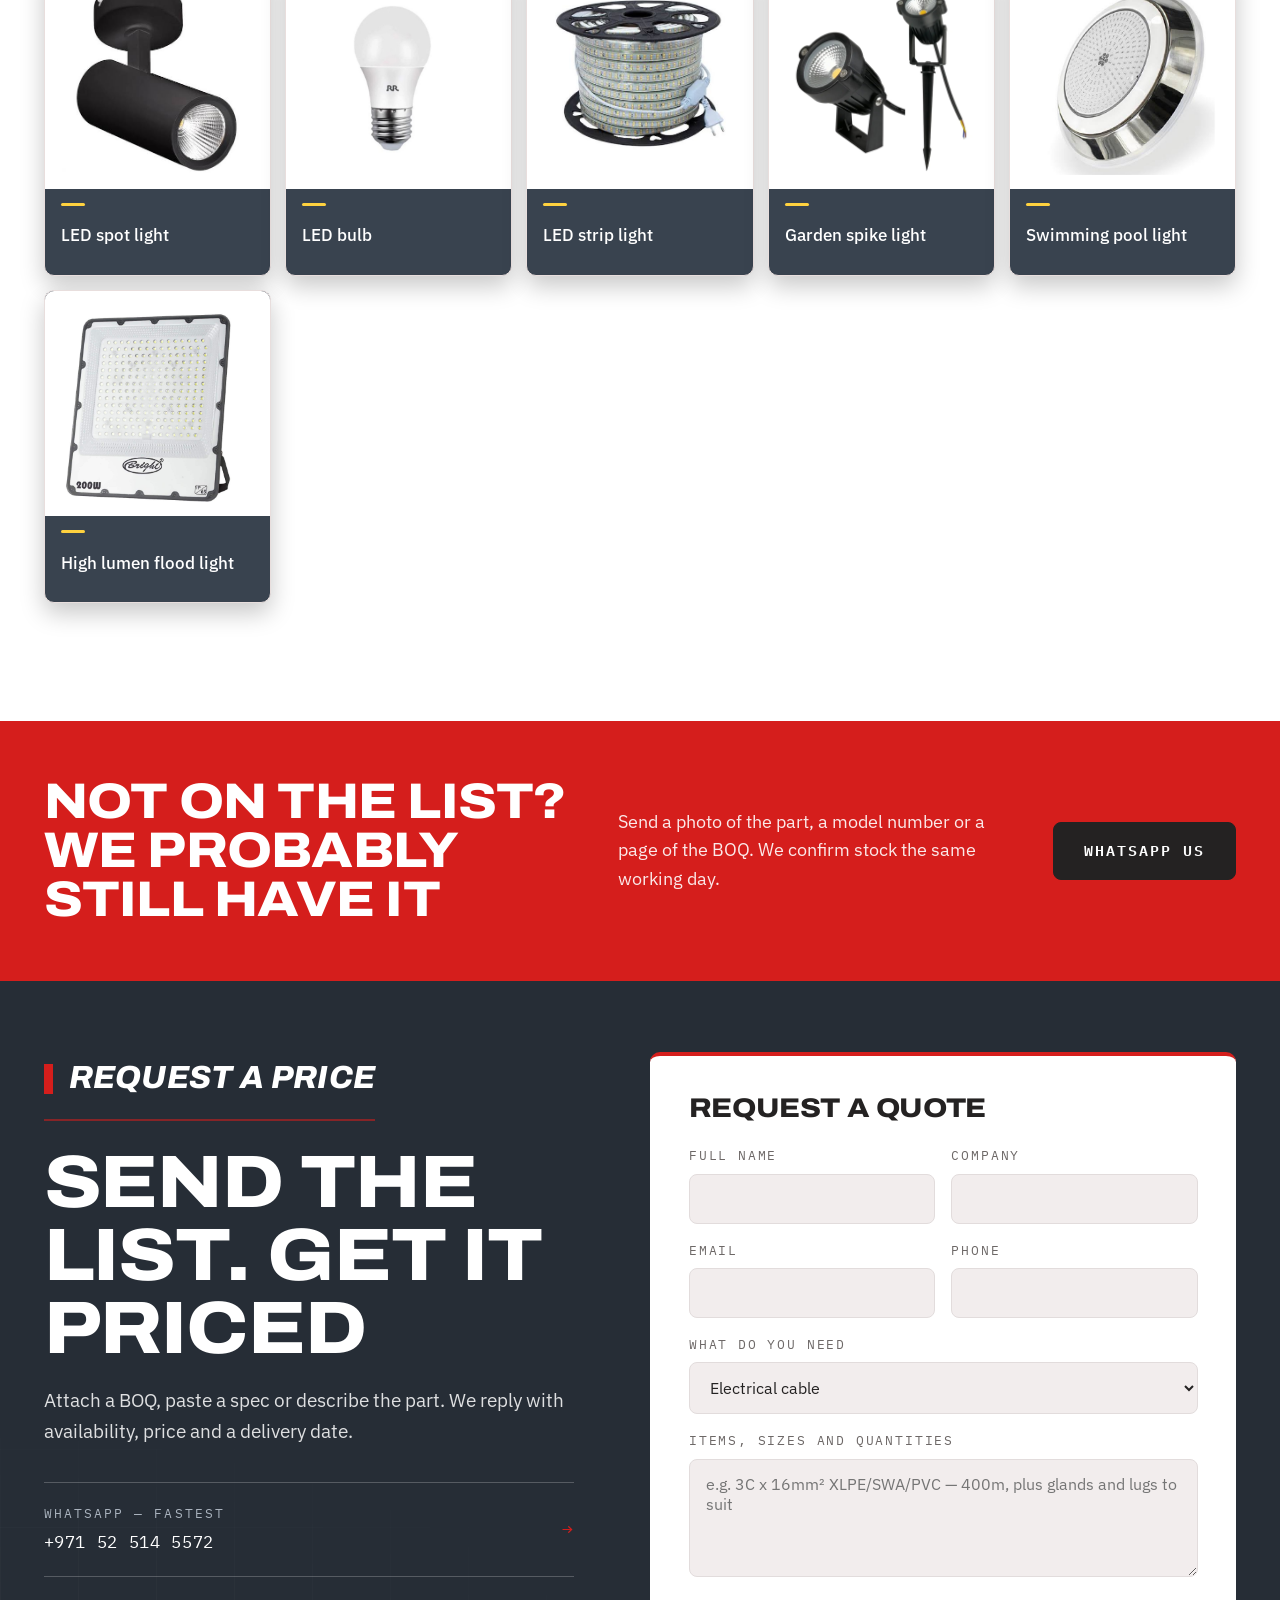
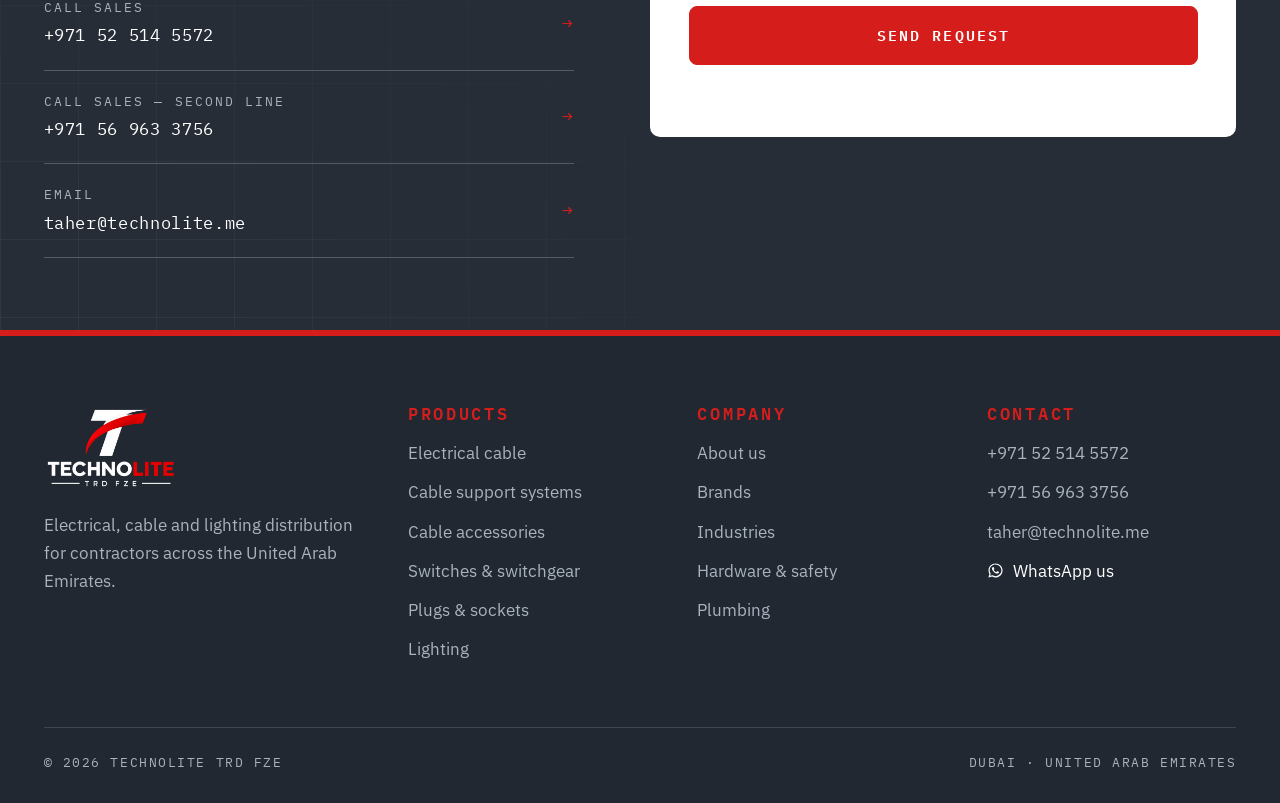
==== commit 242889a5: "Update stylesheet, script versions and add clients section Updated stylesheet and script versions in" ====
--- a/index.html
+++ b/index.html
@@ -16,7 +16,7 @@
 <link rel="preconnect" href="https://fonts.gstatic.com" crossorigin />
 <link href="https://fonts.googleapis.com/css2?family=Archivo:wdth,wght@75..125,400..900&family=IBM+Plex+Mono:wght@400;500;600&family=IBM+Plex+Sans:wght@400;500;600&display=swap" rel="stylesheet" />
 
-<link rel="stylesheet" href="technolite.css?v=11" />
+<link rel="stylesheet" href="technolite.css?v=13" />
 </head>
 <body>
 
@@ -298,6 +298,42 @@
   </div>
 </section>
 
+<!-- ============================ CLIENTS ============================ -->
+<section class="section section--panel tex tex--diag" id="clients">
+  <div class="wrap">
+    <div class="section-head rv">
+      <span class="eyebrow">Who we supply</span>
+      <h2>Our valuable clients</h2>
+      <p>Developers, contractors, consultants and government bodies who buy their materials from us.</p>
+    </div>
+
+    <div class="rail rv">
+      <div class="rail-track">
+        <div class="rail-item"><img src="images/clients/emaar.png" alt="Emaar" loading="lazy" /></div>
+        <div class="rail-item"><img src="images/clients/ellington-properties.png" alt="Ellington Properties" loading="lazy" /></div>
+        <div class="rail-item"><img src="images/clients/shapoorji-pallonji.png" alt="Shapoorji Pallonji" loading="lazy" /></div>
+        <div class="rail-item"><img src="images/clients/dutco.png" alt="Dutco" loading="lazy" /></div>
+        <div class="rail-item"><img src="images/clients/bka-facilities-management.png" alt="BKA Facilities Management" loading="lazy" /></div>
+        <div class="rail-item"><img src="images/clients/damac.png" alt="Damac" loading="lazy" /></div>
+        <div class="rail-item"><img src="images/clients/ccecc.png" alt="CCECC" loading="lazy" /></div>
+        <div class="rail-item"><img src="images/clients/geco-mechanical-electrical.png" alt="Geco Mechanical & Electrical" loading="lazy" /></div>
+        <div class="rail-item"><img src="images/clients/aecom.png" alt="AECOM" loading="lazy" /></div>
+        <div class="rail-item"><img src="images/clients/ginco.png" alt="GINCO" loading="lazy" /></div>
+        <div class="rail-item"><img src="images/clients/alec.png" alt="ALEC" loading="lazy" /></div>
+        <div class="rail-item"><img src="images/clients/al-futtaim-group.png" alt="Al-Futtaim Group" loading="lazy" /></div>
+        <div class="rail-item"><img src="images/clients/al-habtoor.png" alt="Al Habtoor" loading="lazy" /></div>
+        <div class="rail-item"><img src="images/clients/khansaheb.png" alt="Khansaheb" loading="lazy" /></div>
+        <div class="rail-item"><img src="images/clients/tiger-group.png" alt="Tiger Group" loading="lazy" /></div>
+        <div class="rail-item"><img src="images/clients/dubai-south.png" alt="Dubai South" loading="lazy" /></div>
+        <div class="rail-item"><img src="images/clients/aldar.png" alt="Aldar" loading="lazy" /></div>
+        <div class="rail-item"><img src="images/clients/sobha-realty.png" alt="Sobha Realty" loading="lazy" /></div>
+        <div class="rail-item"><img src="images/clients/arada.png" alt="Arada" loading="lazy" /></div>
+        <div class="rail-item"><img src="images/clients/majid-al-futtaim.png" alt="Majid Al Futtaim" loading="lazy" /></div>
+      </div>
+    </div>
+  </div>
+</section>
+
 <!-- ============================ PRODUCTS ============================ -->
 <section class="section tex" id="products">
   <div class="wrap">
@@ -620,6 +656,6 @@
   <svg viewBox="0 0 24 24" fill="currentColor" aria-hidden="true"><path d="M12.04 2C6.58 2 2.13 6.45 2.13 11.91c0 1.75.46 3.46 1.32 4.96L2 22l5.25-1.38a9.9 9.9 0 0 0 4.79 1.22h.01c5.46 0 9.91-4.45 9.91-9.91 0-2.65-1.03-5.14-2.9-7.01A9.82 9.82 0 0 0 12.04 2Zm0 18.02h-.01a8.2 8.2 0 0 1-4.19-1.15l-.3-.18-3.12.82.83-3.04-.2-.31a8.2 8.2 0 0 1-1.26-4.38c0-4.54 3.7-8.23 8.25-8.23a8.2 8.2 0 0 1 8.24 8.24c0 4.54-3.7 8.23-8.24 8.23Zm4.52-6.16c-.25-.12-1.47-.72-1.69-.81-.23-.08-.39-.12-.56.13-.16.24-.64.8-.78.97-.14.16-.29.18-.54.06-.25-.13-1.05-.39-1.99-1.23-.74-.66-1.23-1.47-1.38-1.72-.14-.25-.01-.38.11-.5.11-.11.25-.29.37-.43.13-.15.17-.25.25-.41.08-.17.04-.31-.02-.43-.06-.12-.56-1.34-.76-1.84-.2-.48-.4-.42-.56-.42h-.47c-.16 0-.43.06-.65.31-.22.25-.85.83-.85 2.03s.87 2.35.99 2.51c.12.16 1.71 2.61 4.14 3.66.58.25 1.03.4 1.38.51.58.18 1.11.16 1.53.1.47-.07 1.47-.6 1.67-1.18.21-.58.21-1.07.15-1.18-.06-.11-.22-.17-.47-.29Z"/></svg>
 </a>
 
-<script src="technolite.js?v=11"></script>
+<script src="technolite.js?v=13"></script>
 </body>
 </html>
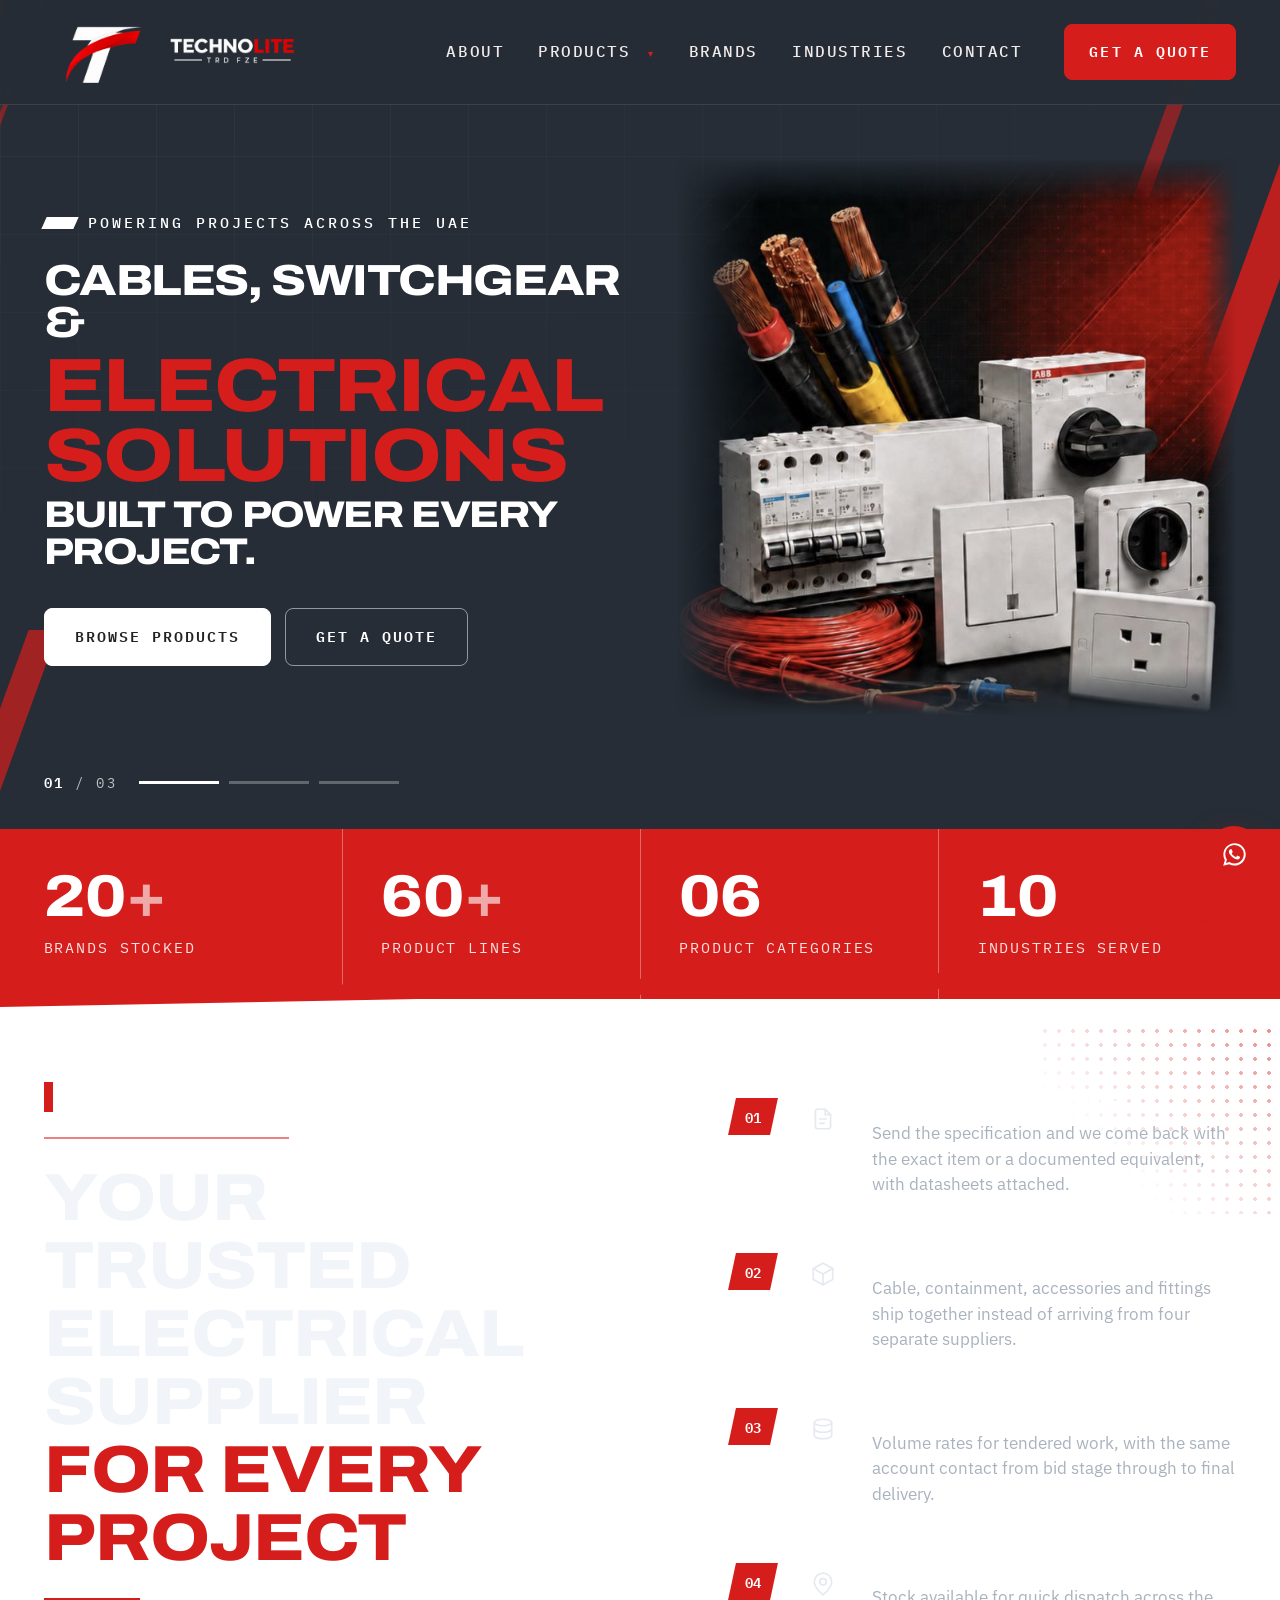
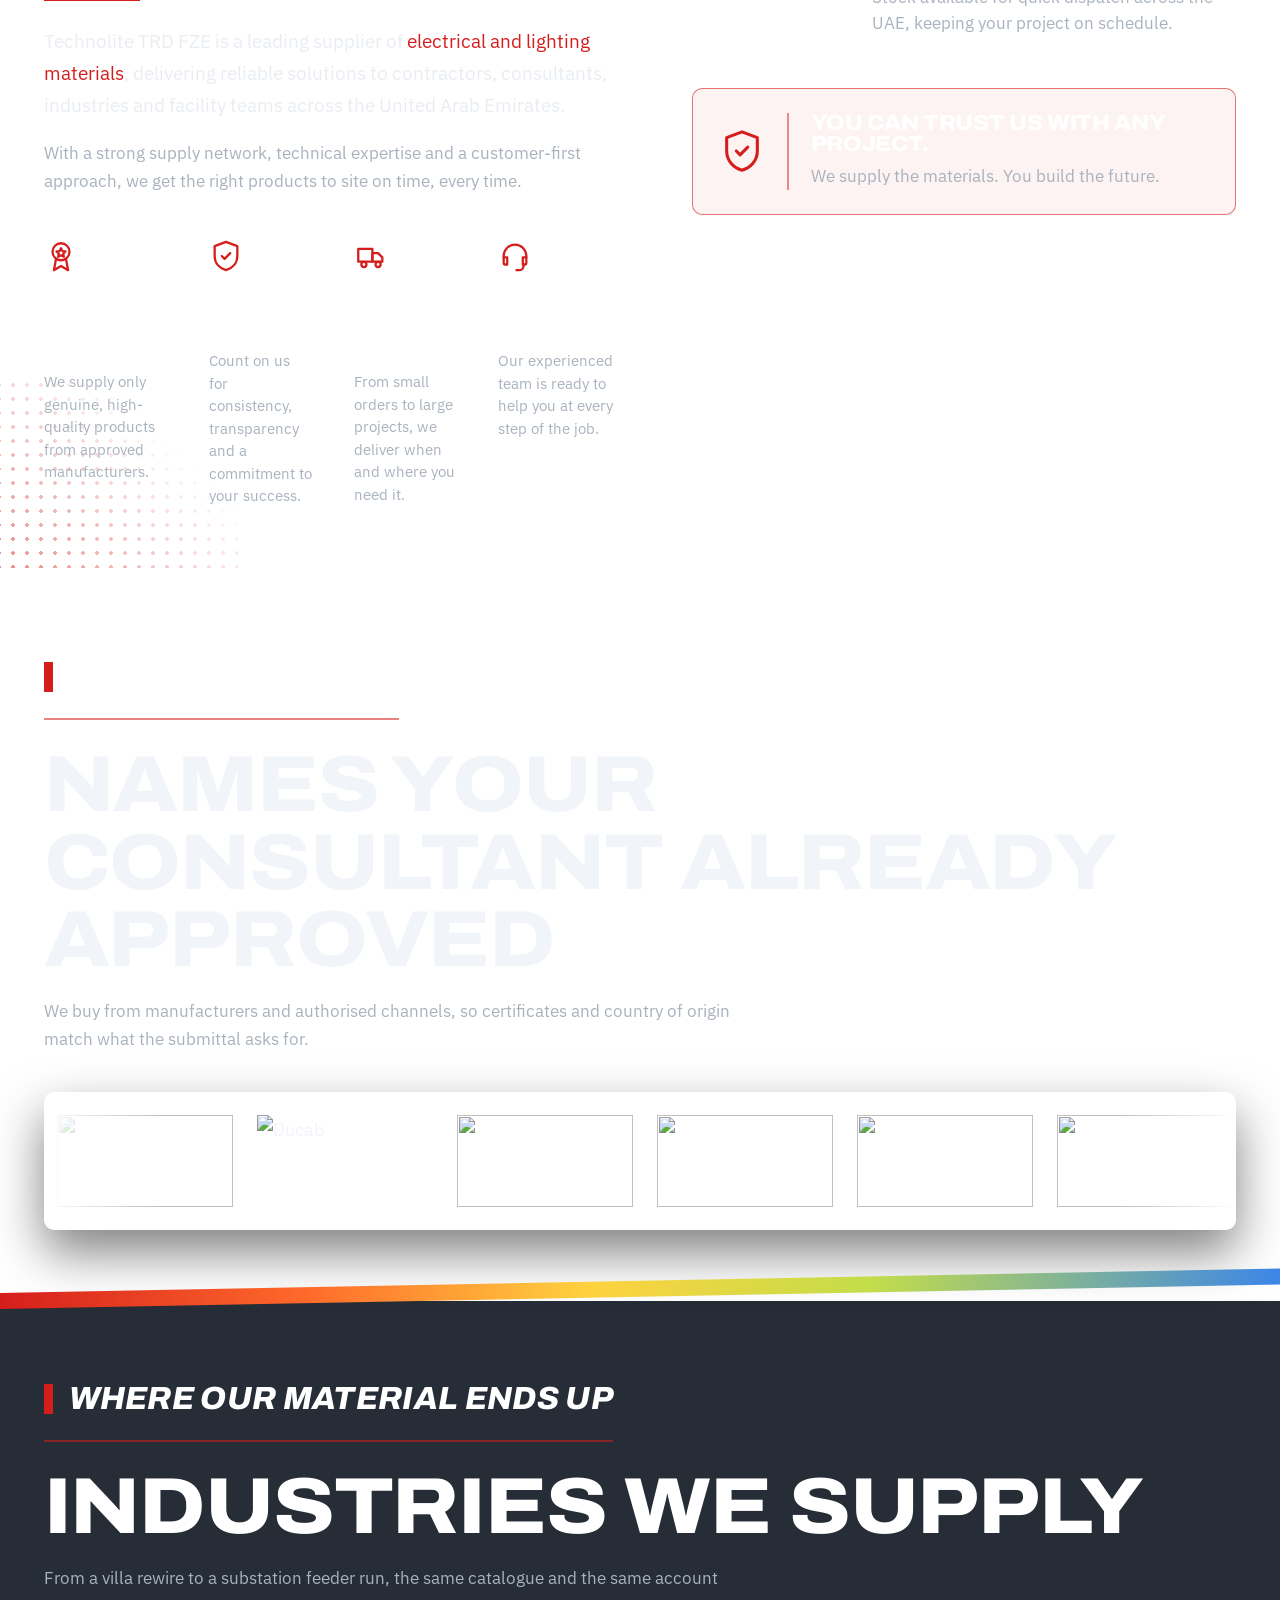
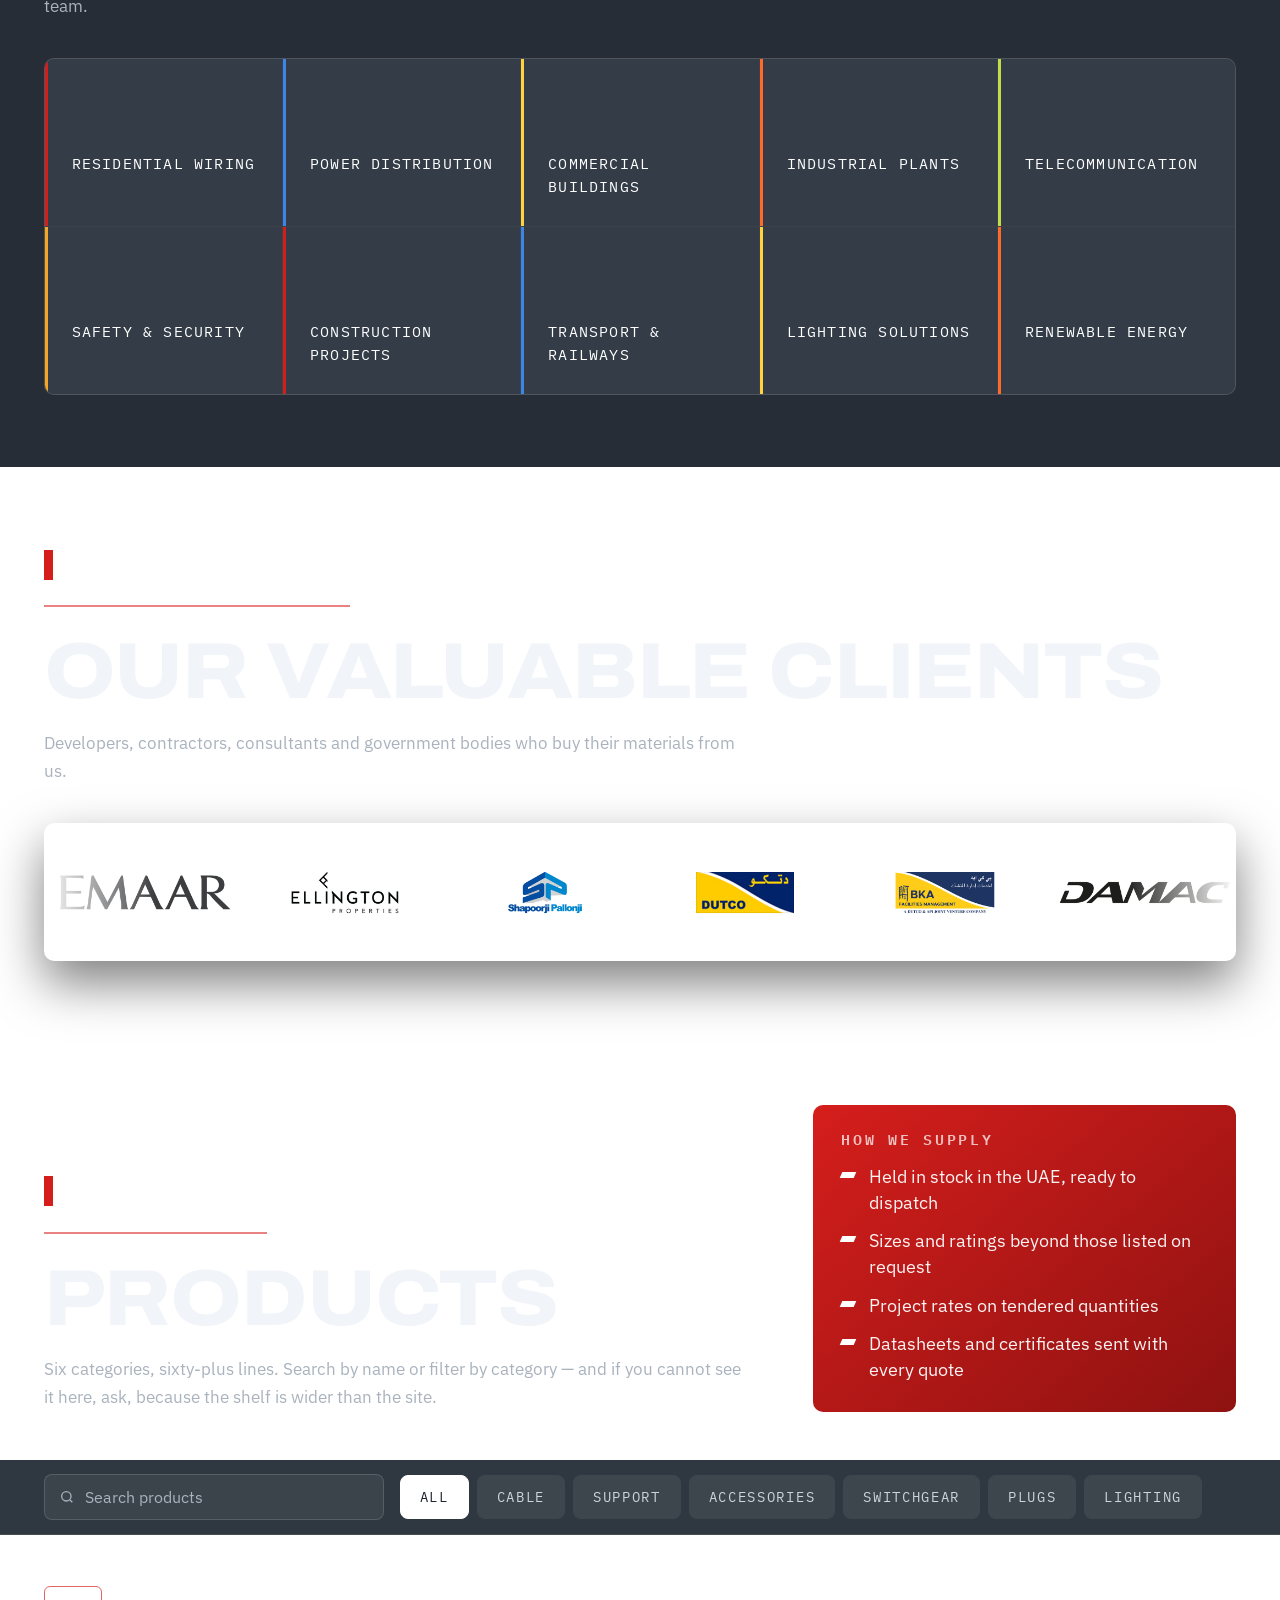
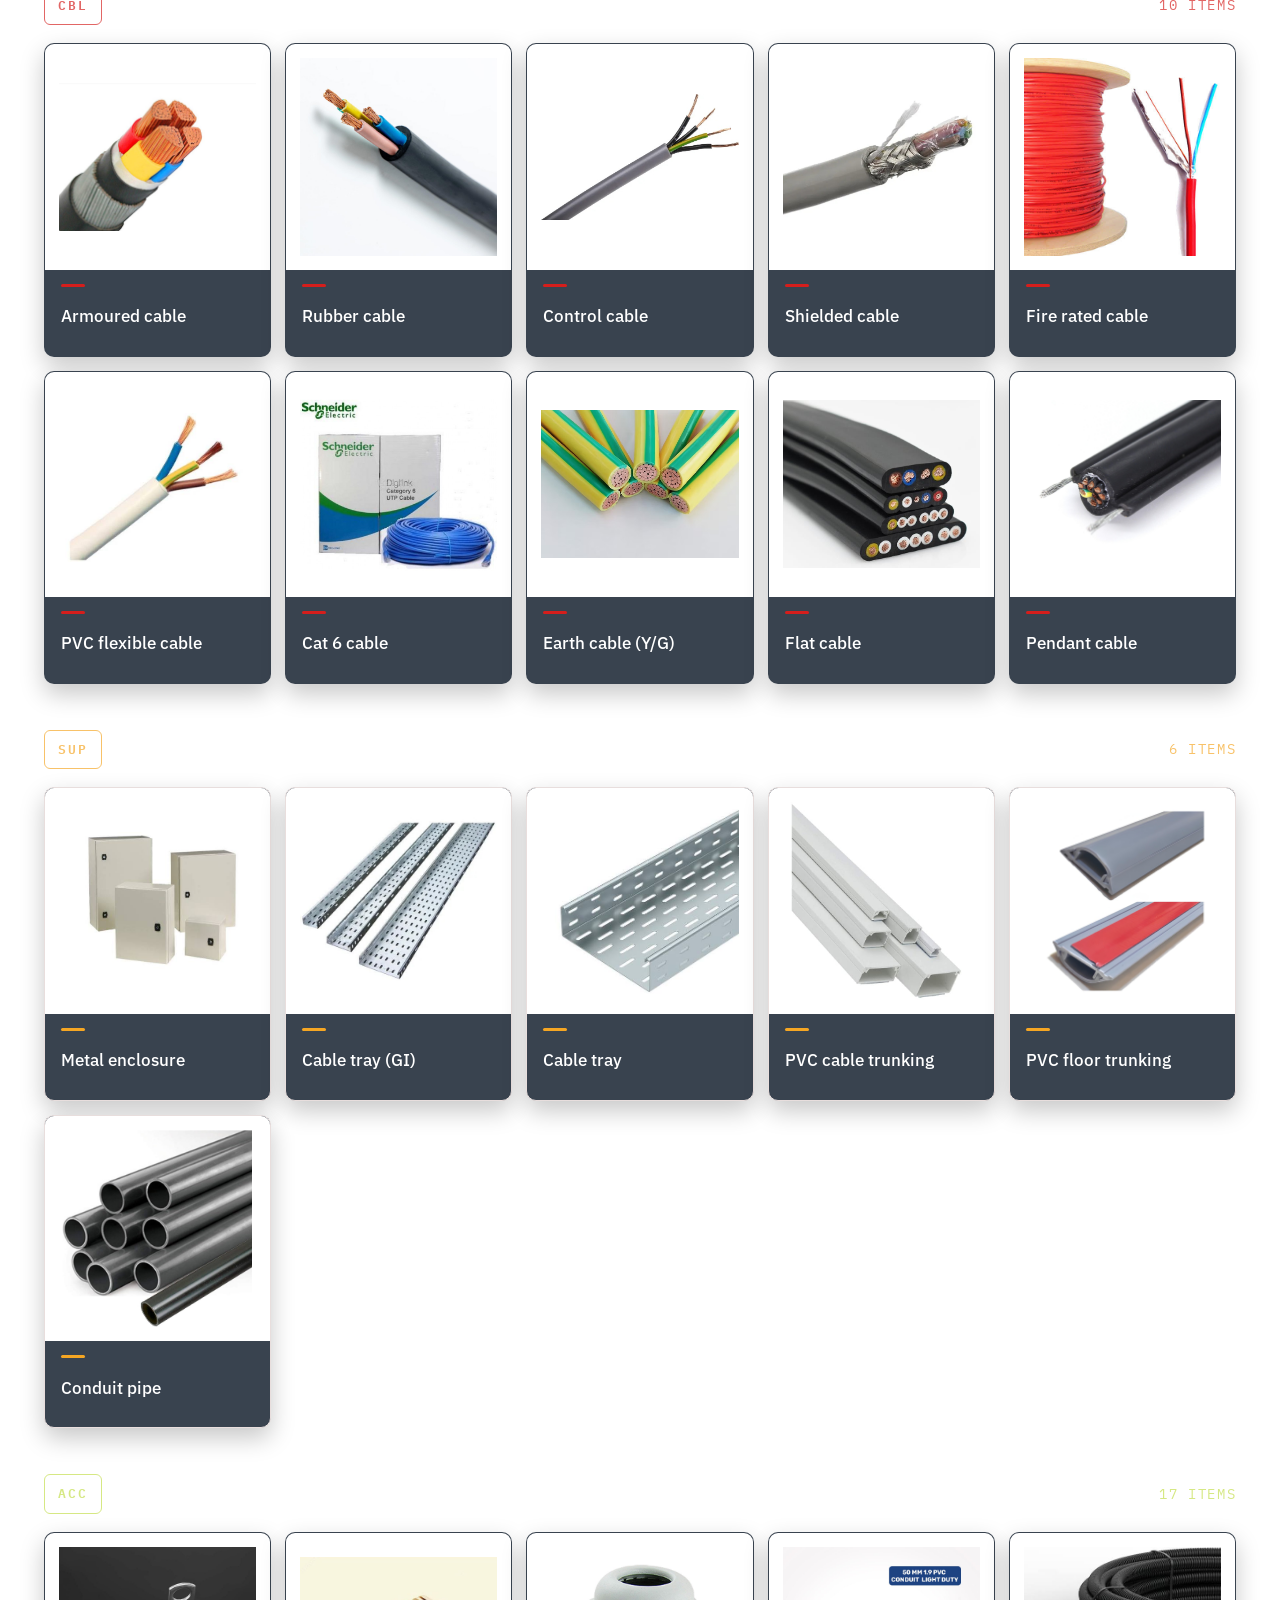
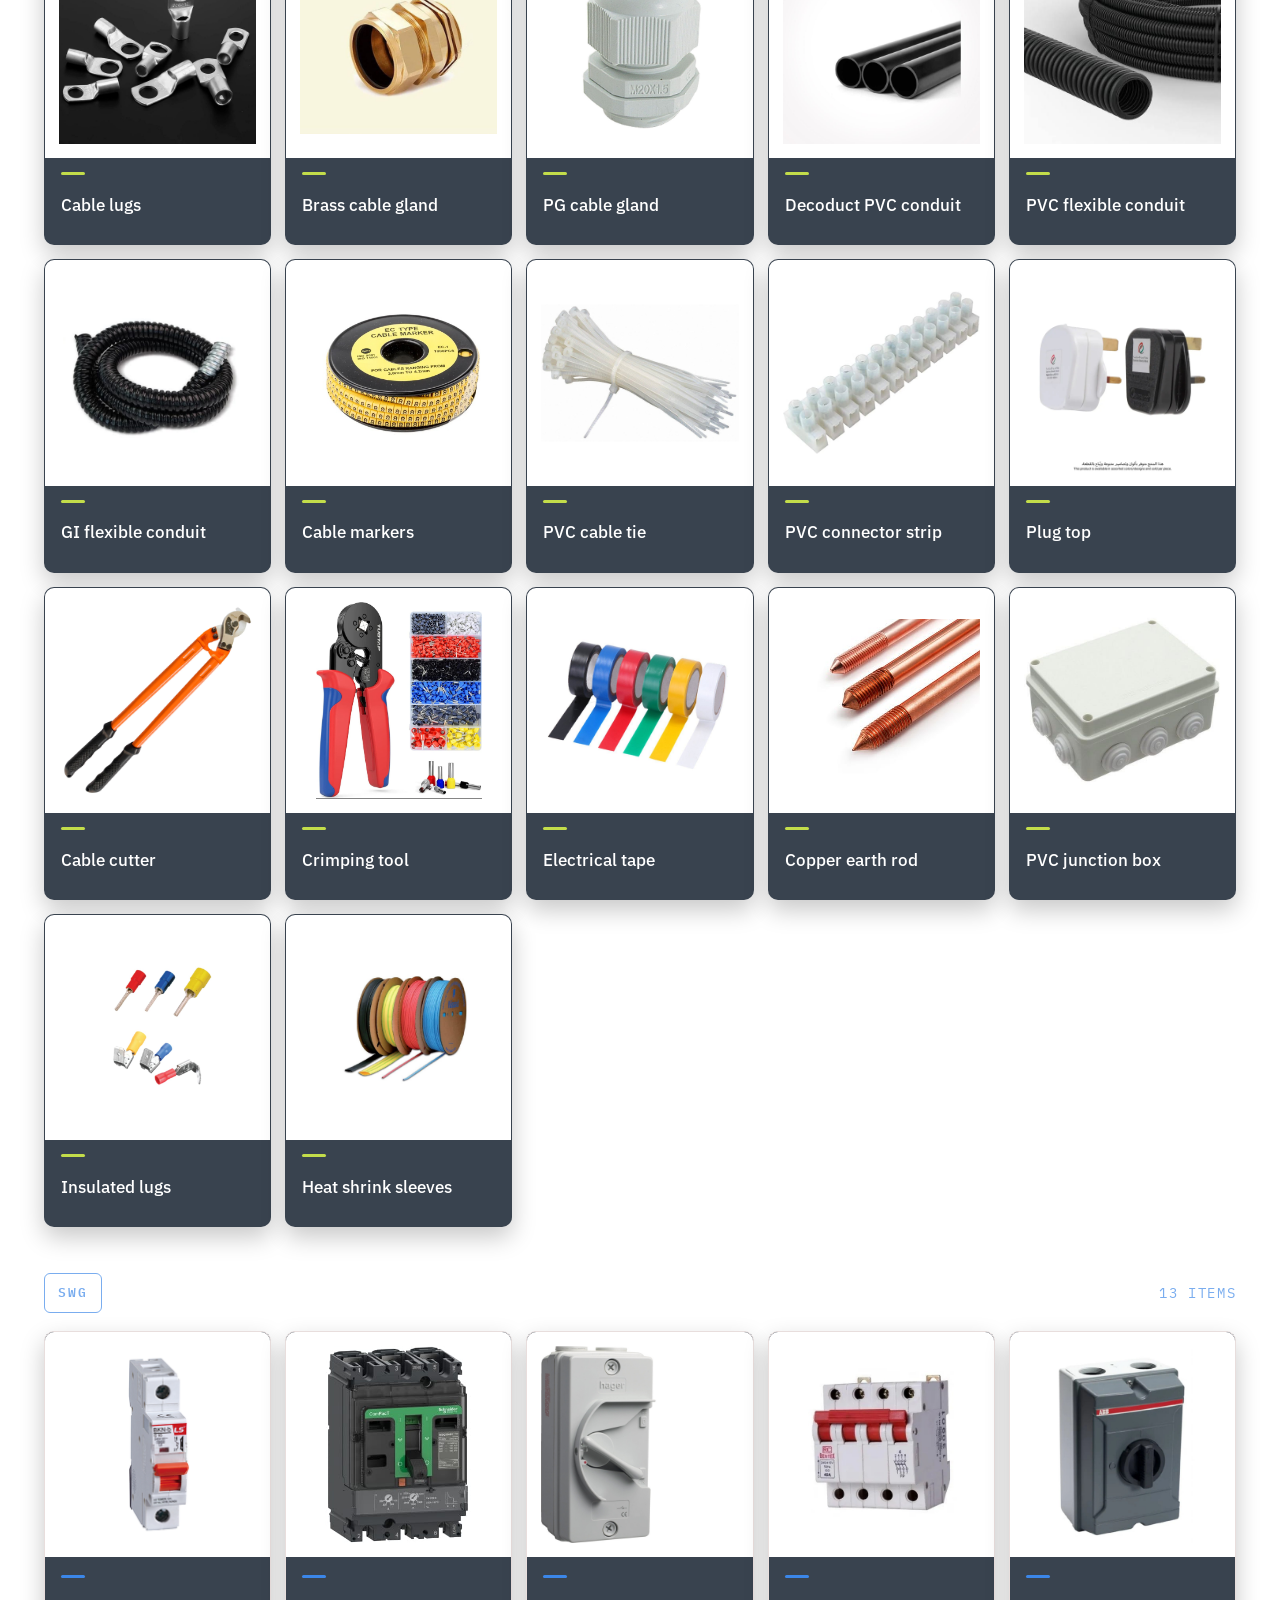
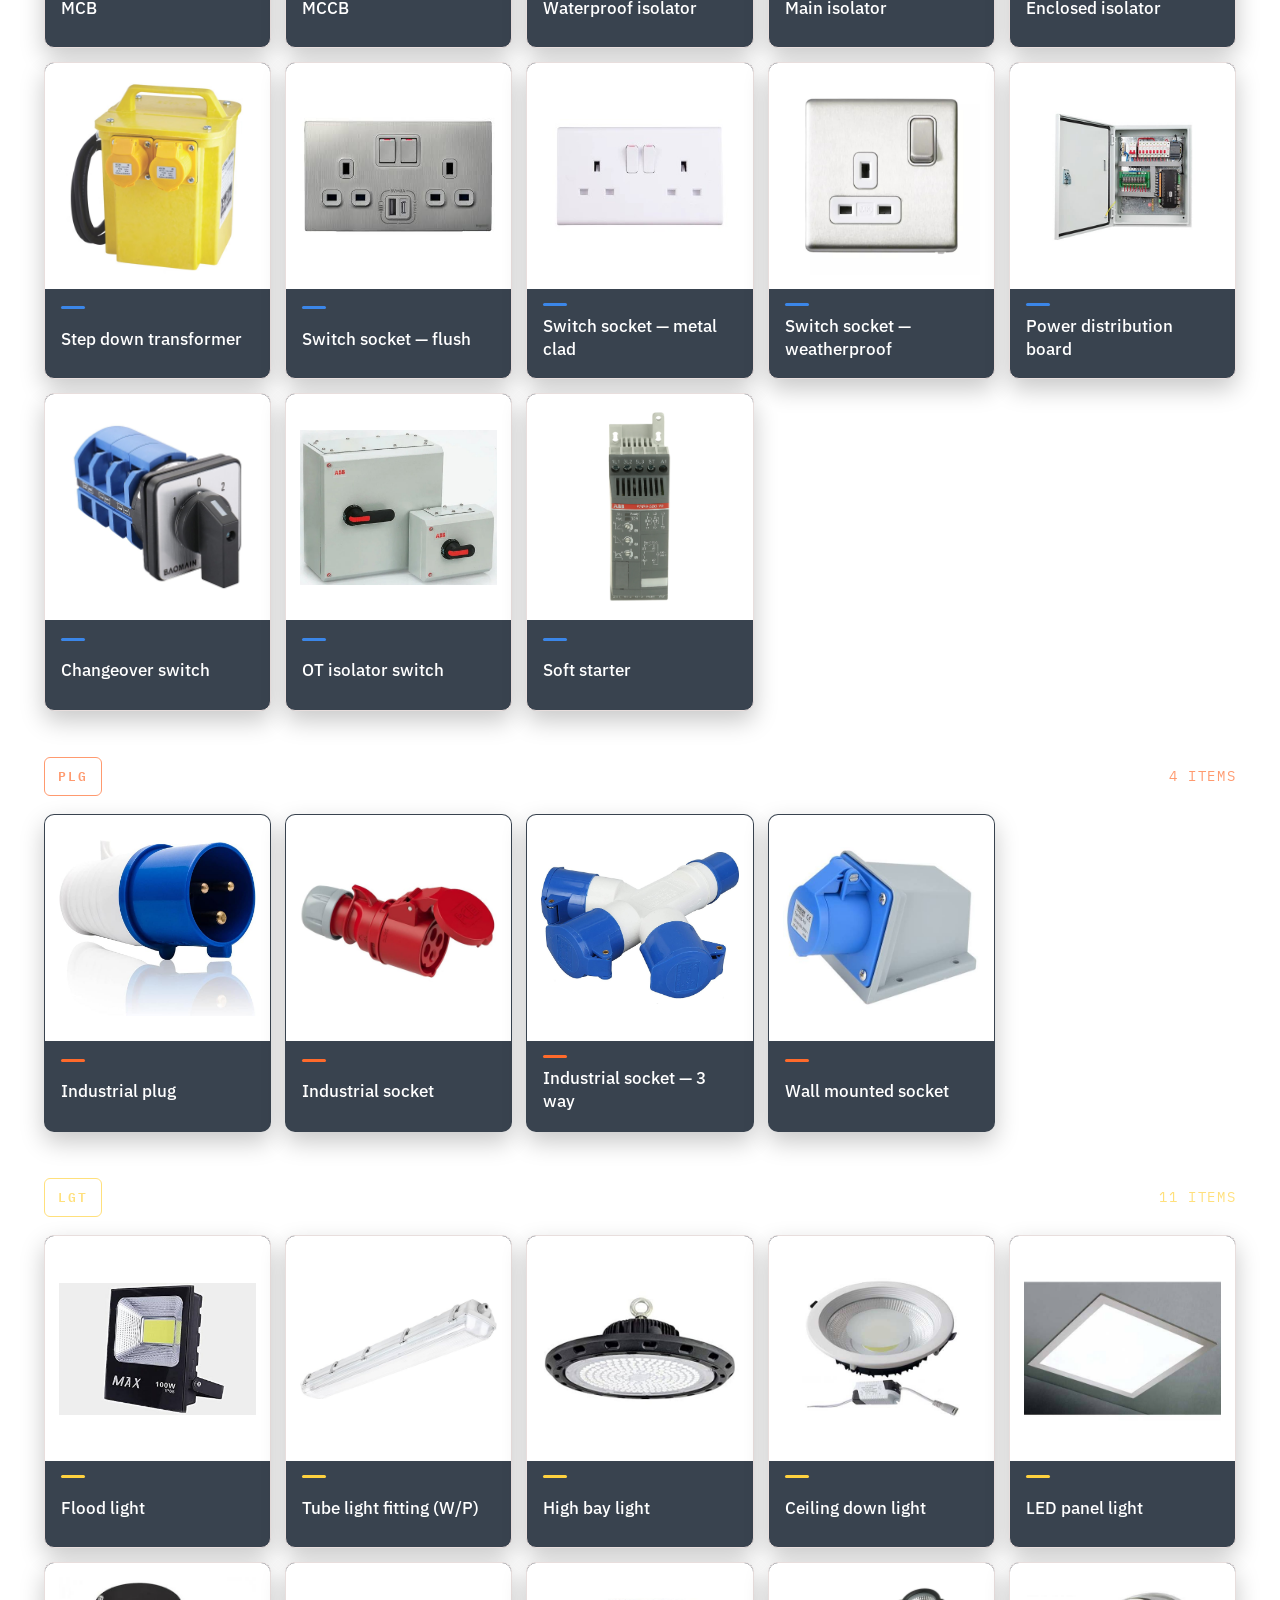
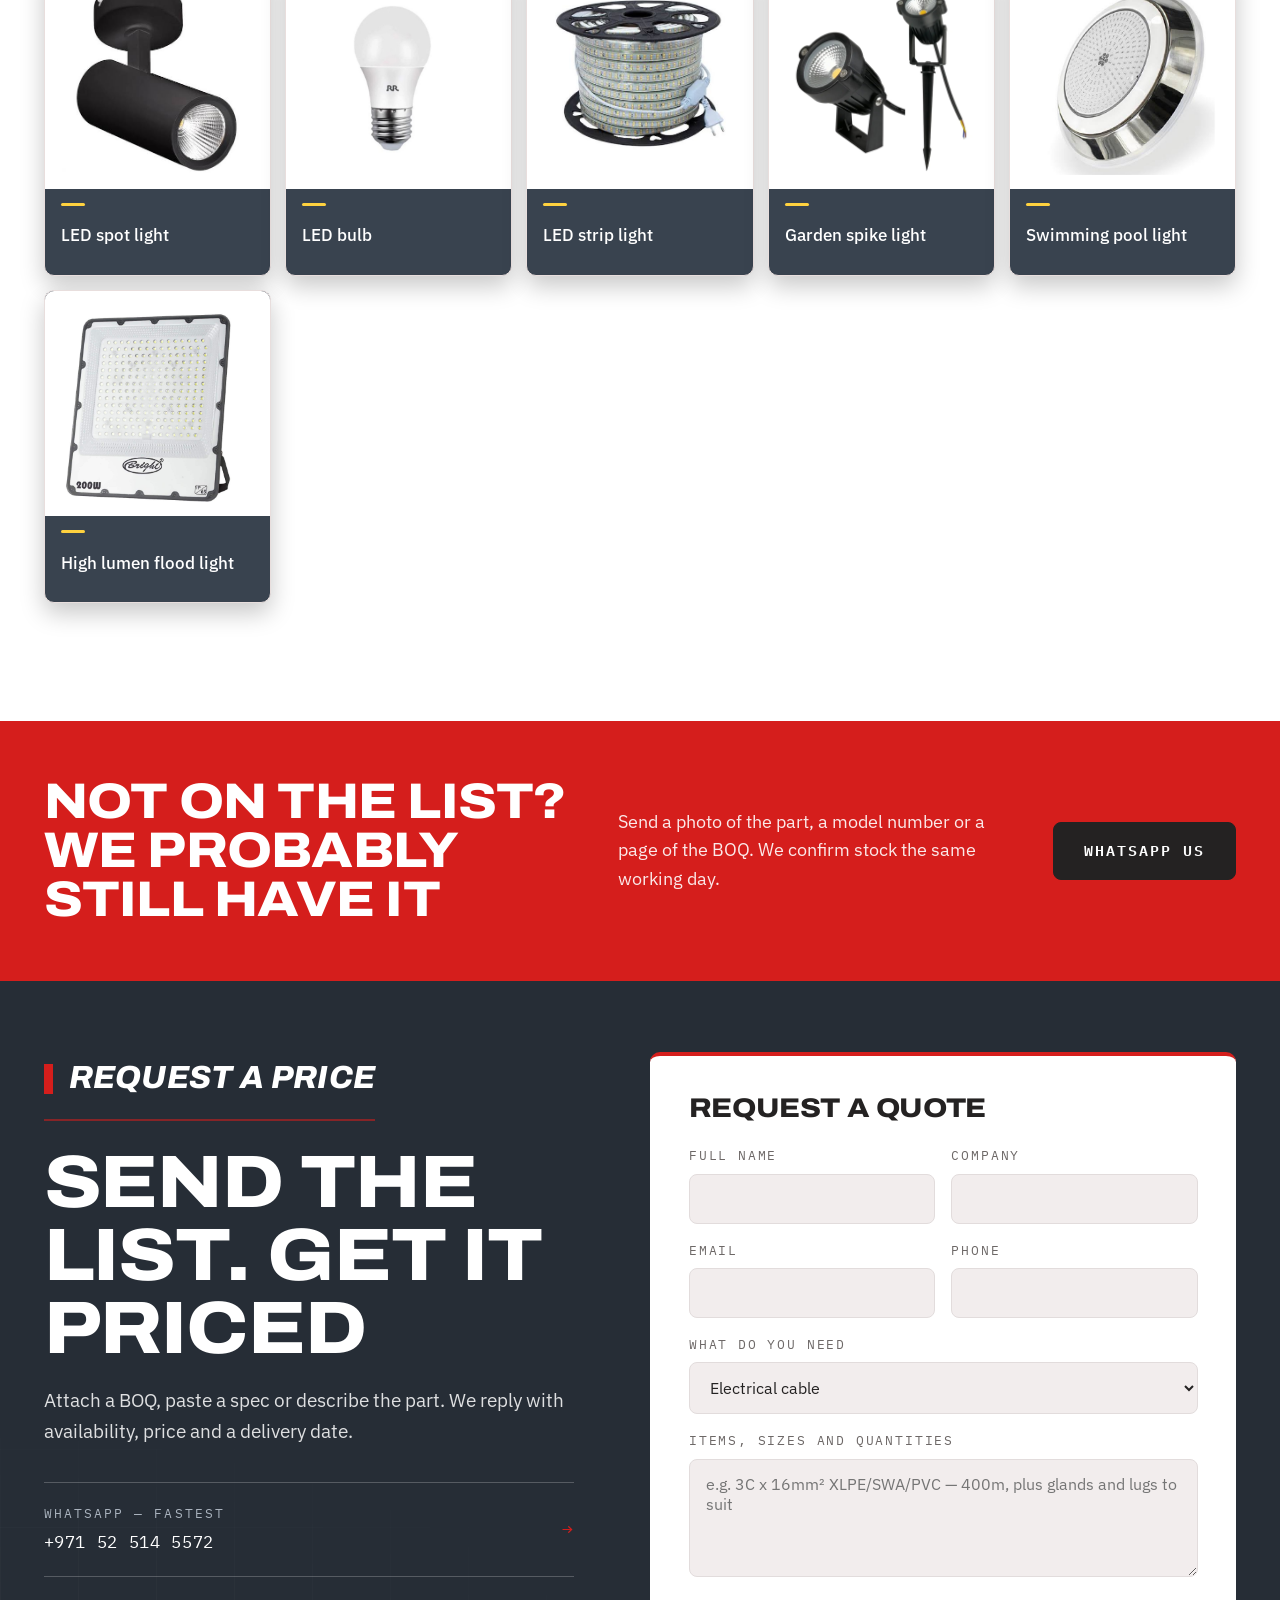
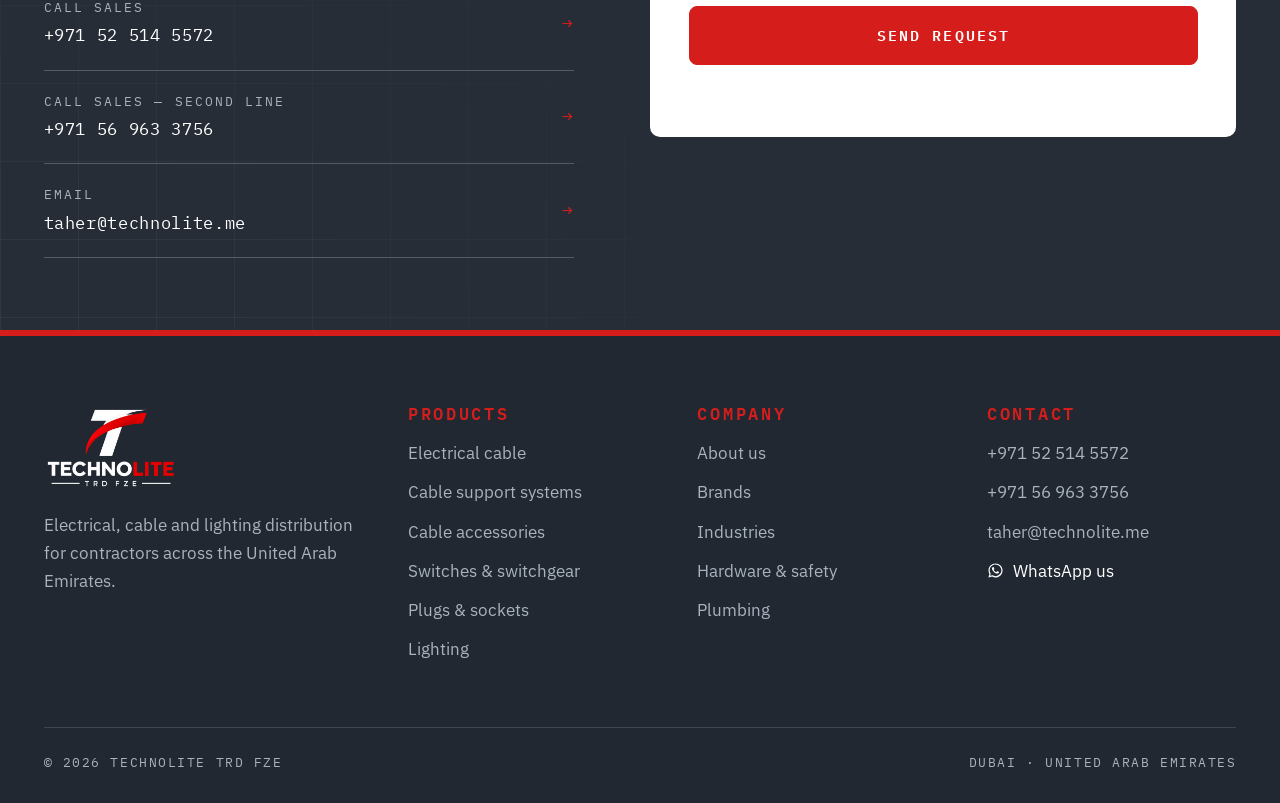
==== commit 16d4209e: "Add new client images to the rail section" ====
--- a/index.html
+++ b/index.html
@@ -329,6 +329,11 @@
         <div class="rail-item"><img src="images/clients/sobha-realty.png" alt="Sobha Realty" loading="lazy" /></div>
         <div class="rail-item"><img src="images/clients/arada.png" alt="Arada" loading="lazy" /></div>
         <div class="rail-item"><img src="images/clients/majid-al-futtaim.png" alt="Majid Al Futtaim" loading="lazy" /></div>
+        <div class="rail-item"><img src="images/clients/PHOTO-2026-08-28-12-28-50.jpg" alt="Dubai South" loading="lazy" /></div>
+        <div class="rail-item"><img src="images/clients/Al Naboodah.jpg" alt="Aldar" loading="lazy" /></div>
+        <div class="rail-item"><img src="images/clients/amana.png" alt="Sobha Realty" loading="lazy" /></div>
+        <div class="rail-item"><img src="images/clients/wade-adams-logo-constructing-excellence.png" alt="Arada" loading="lazy" /></div>
+        <div class="rail-item"><img src="images/clients/DCD-NEW-LOGO-CENTER_page-0001.avif" alt="Majid Al Futtaim" loading="lazy" /></div>
       </div>
     </div>
   </div>
